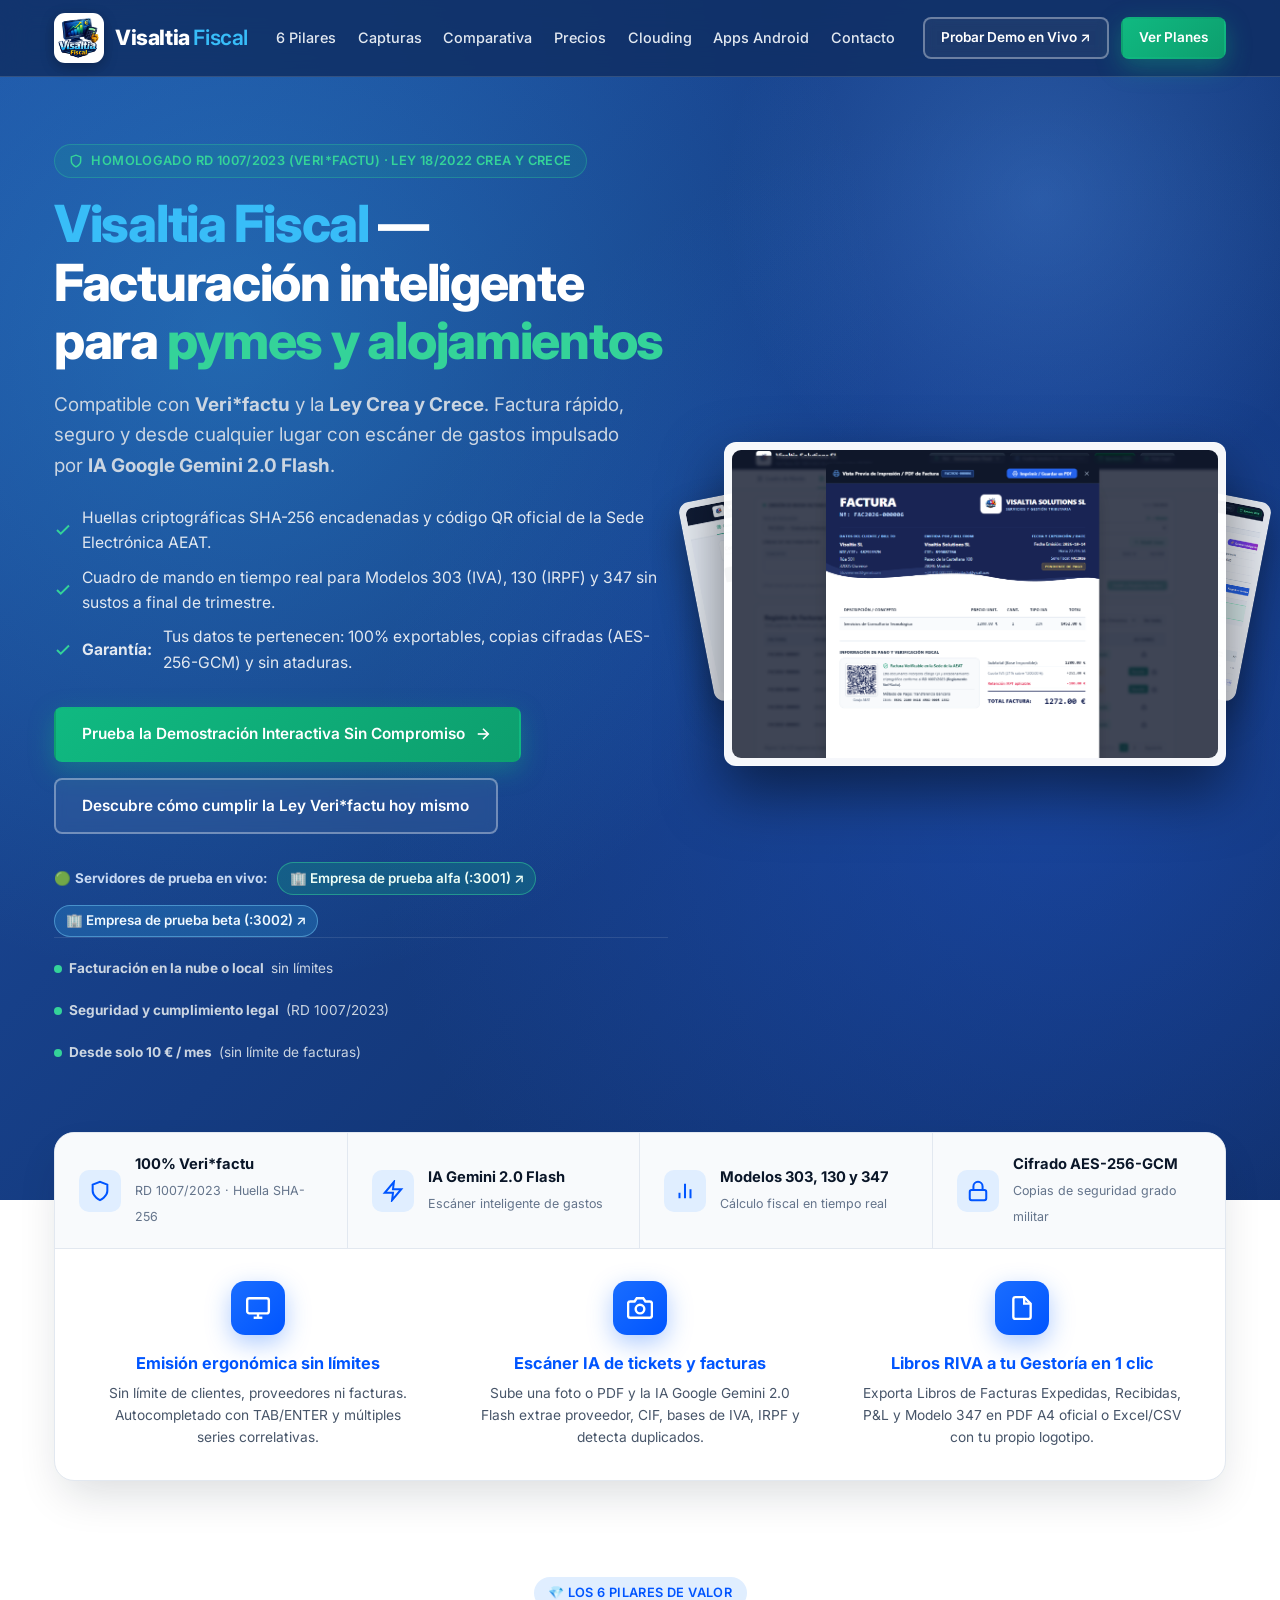
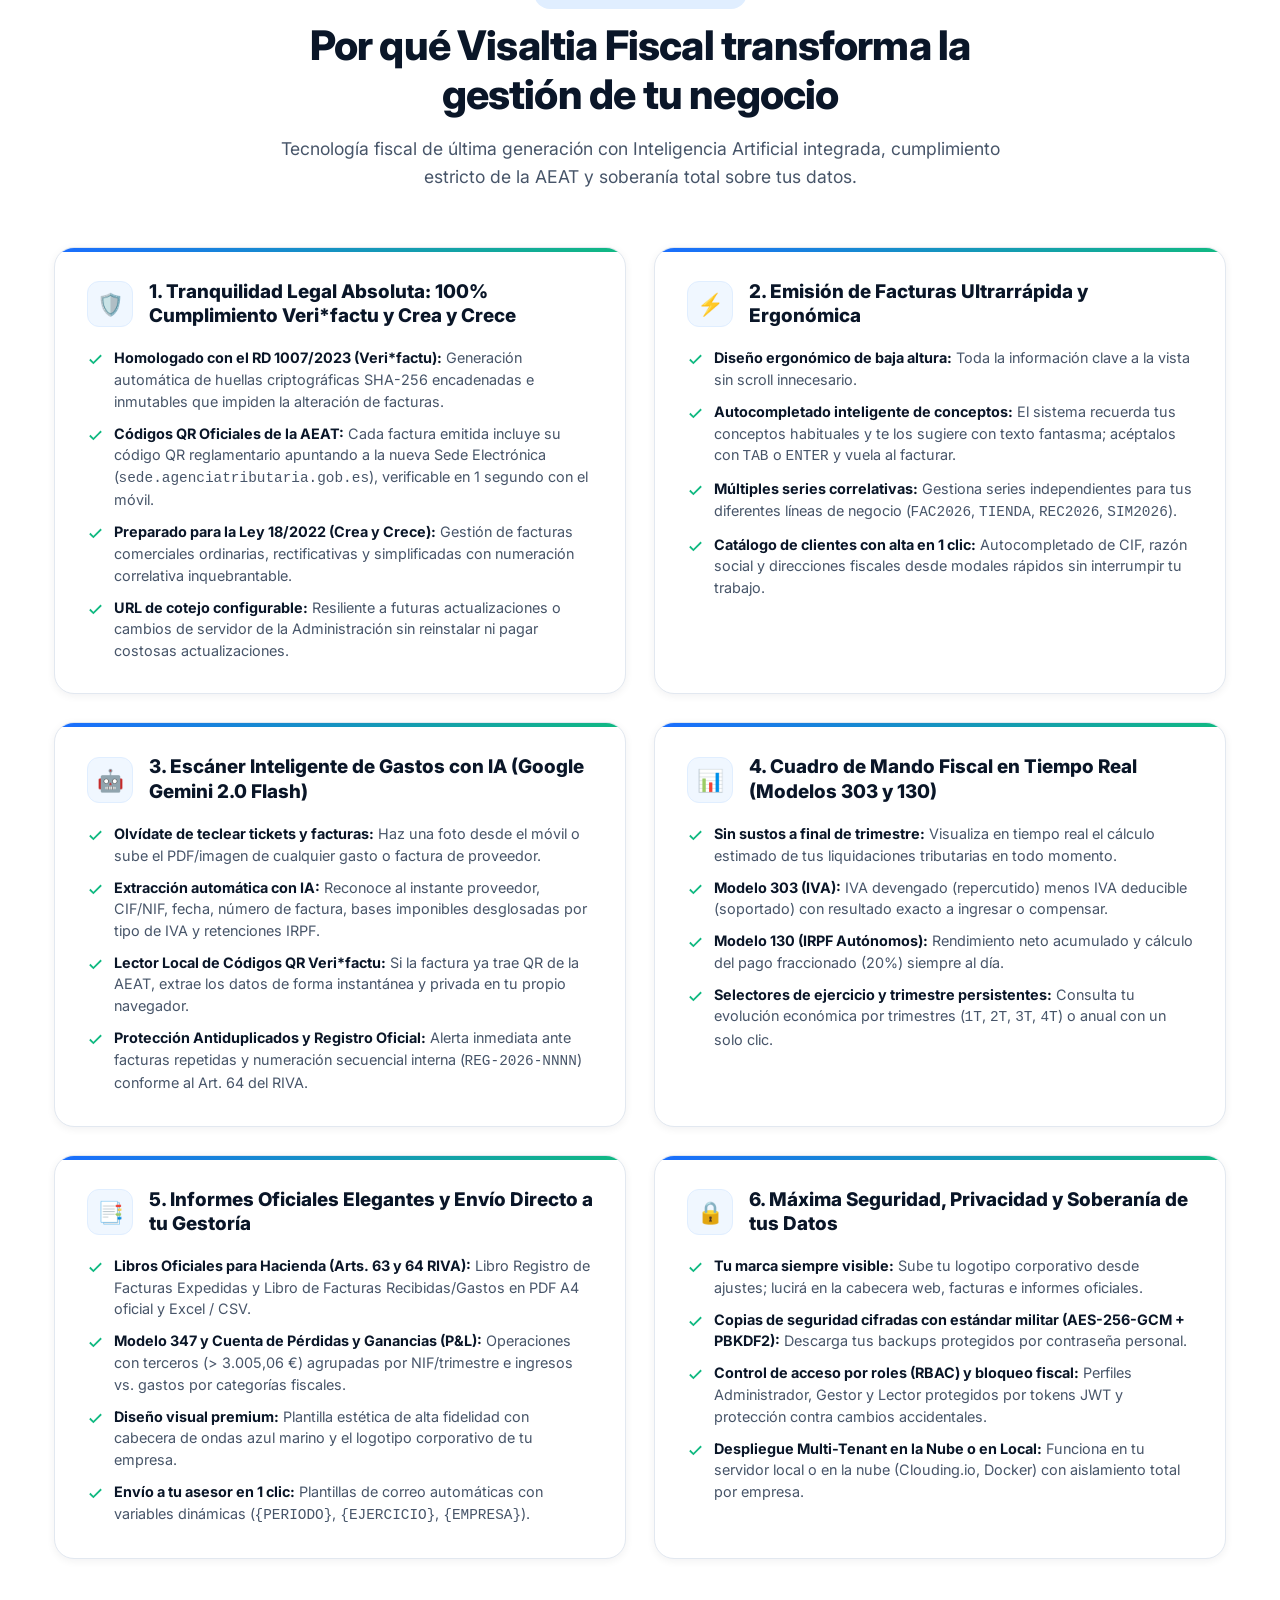
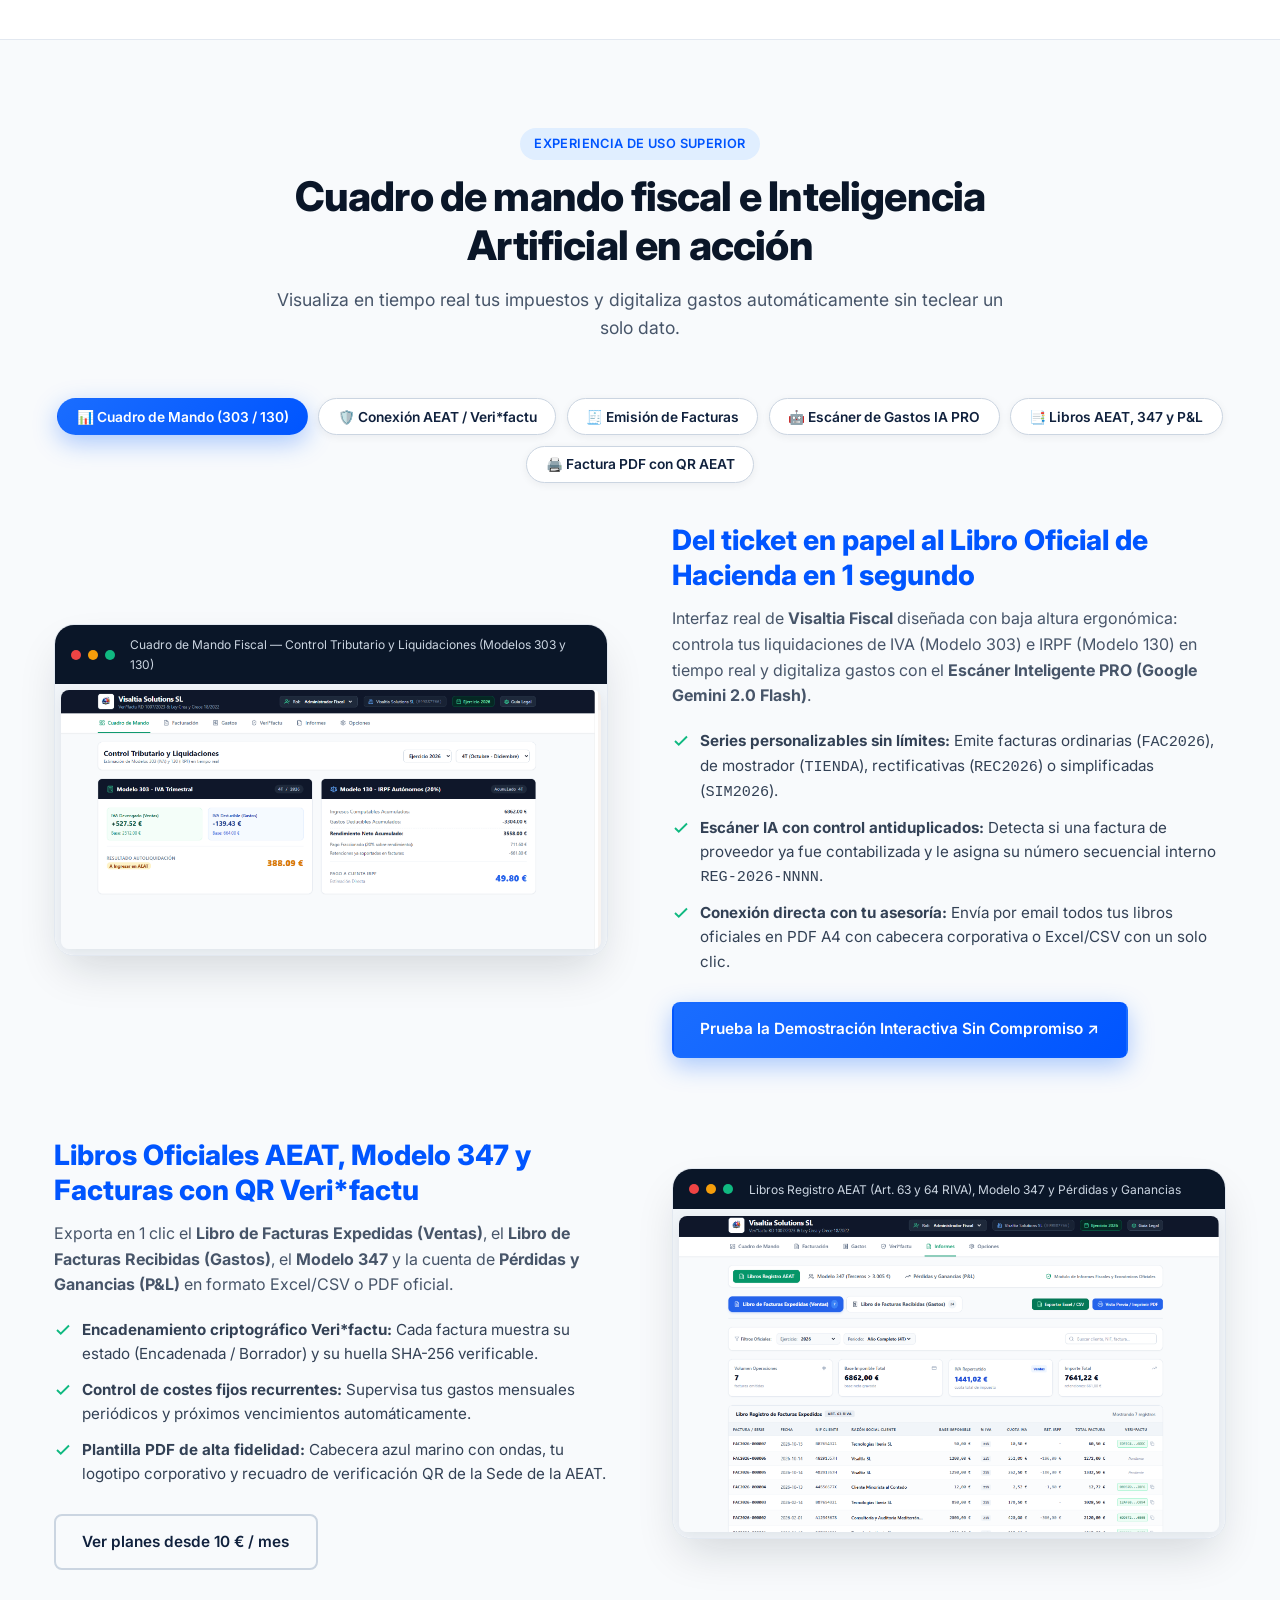
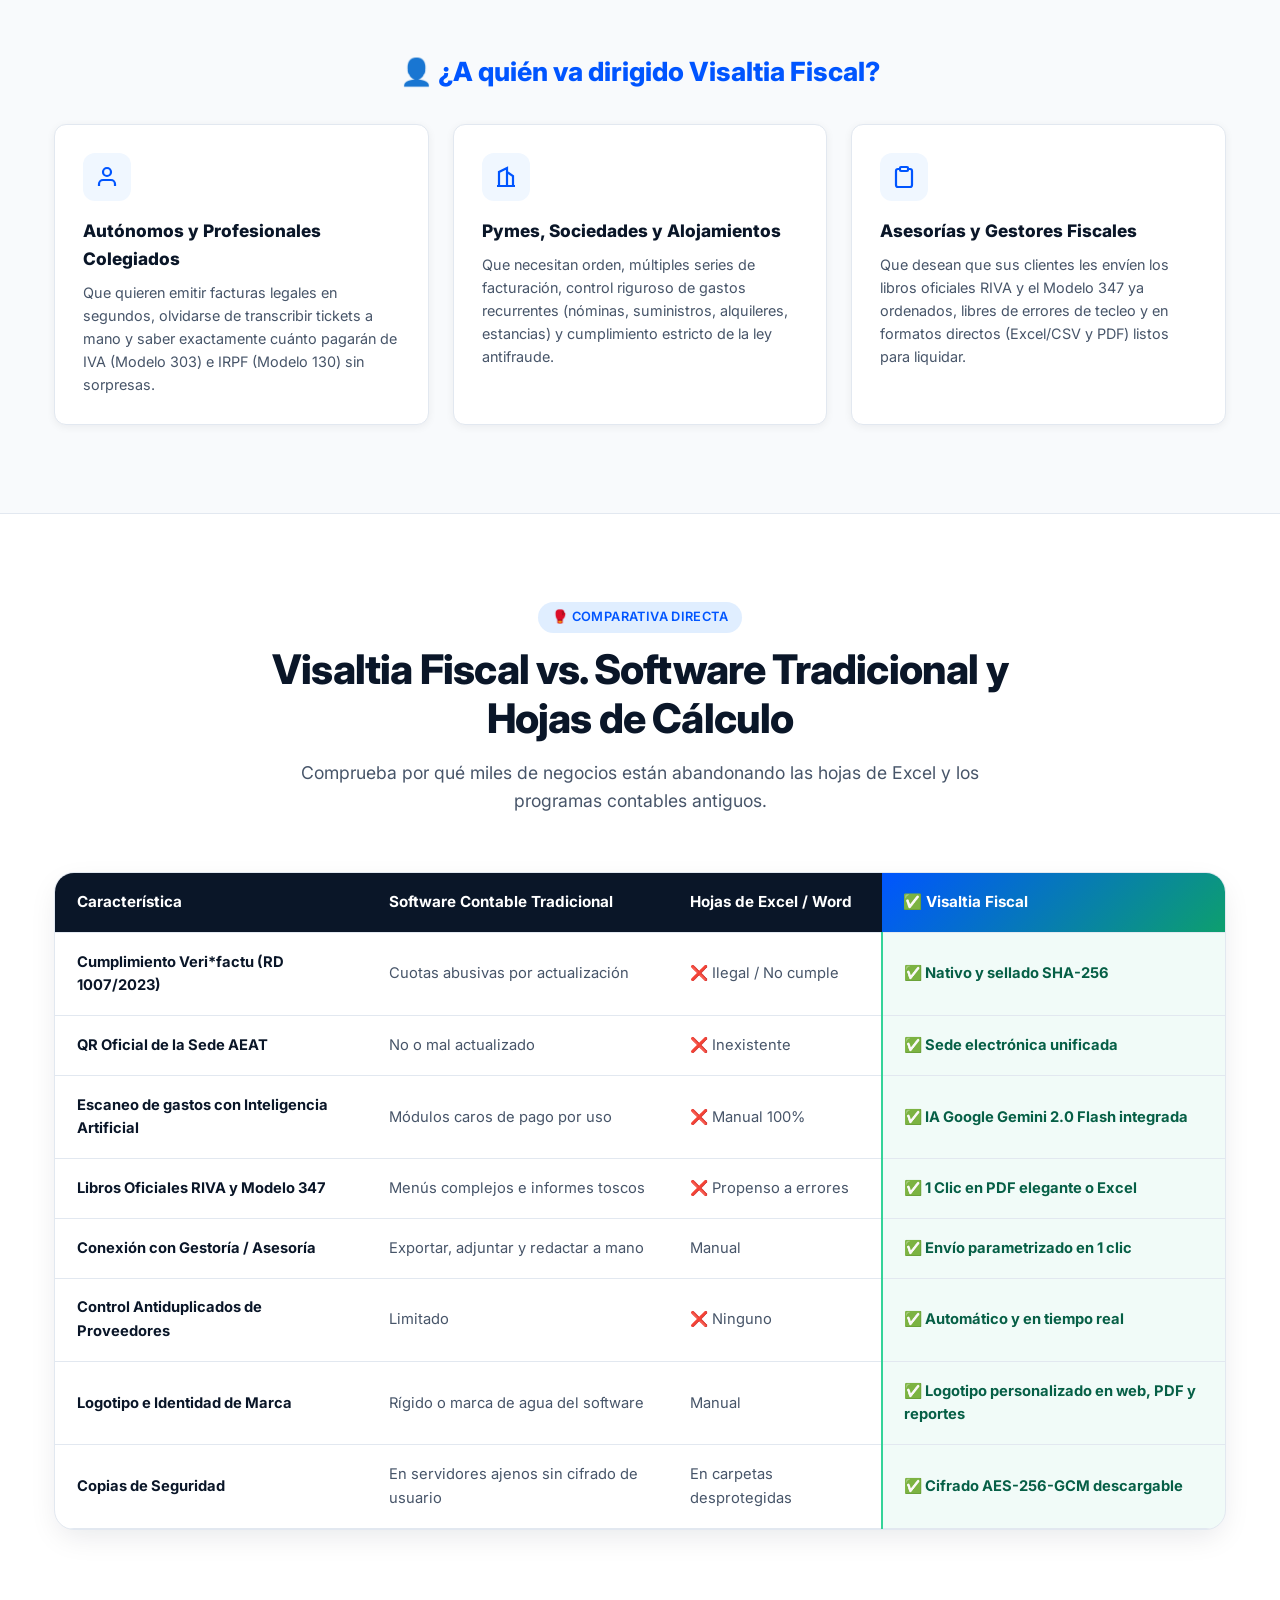
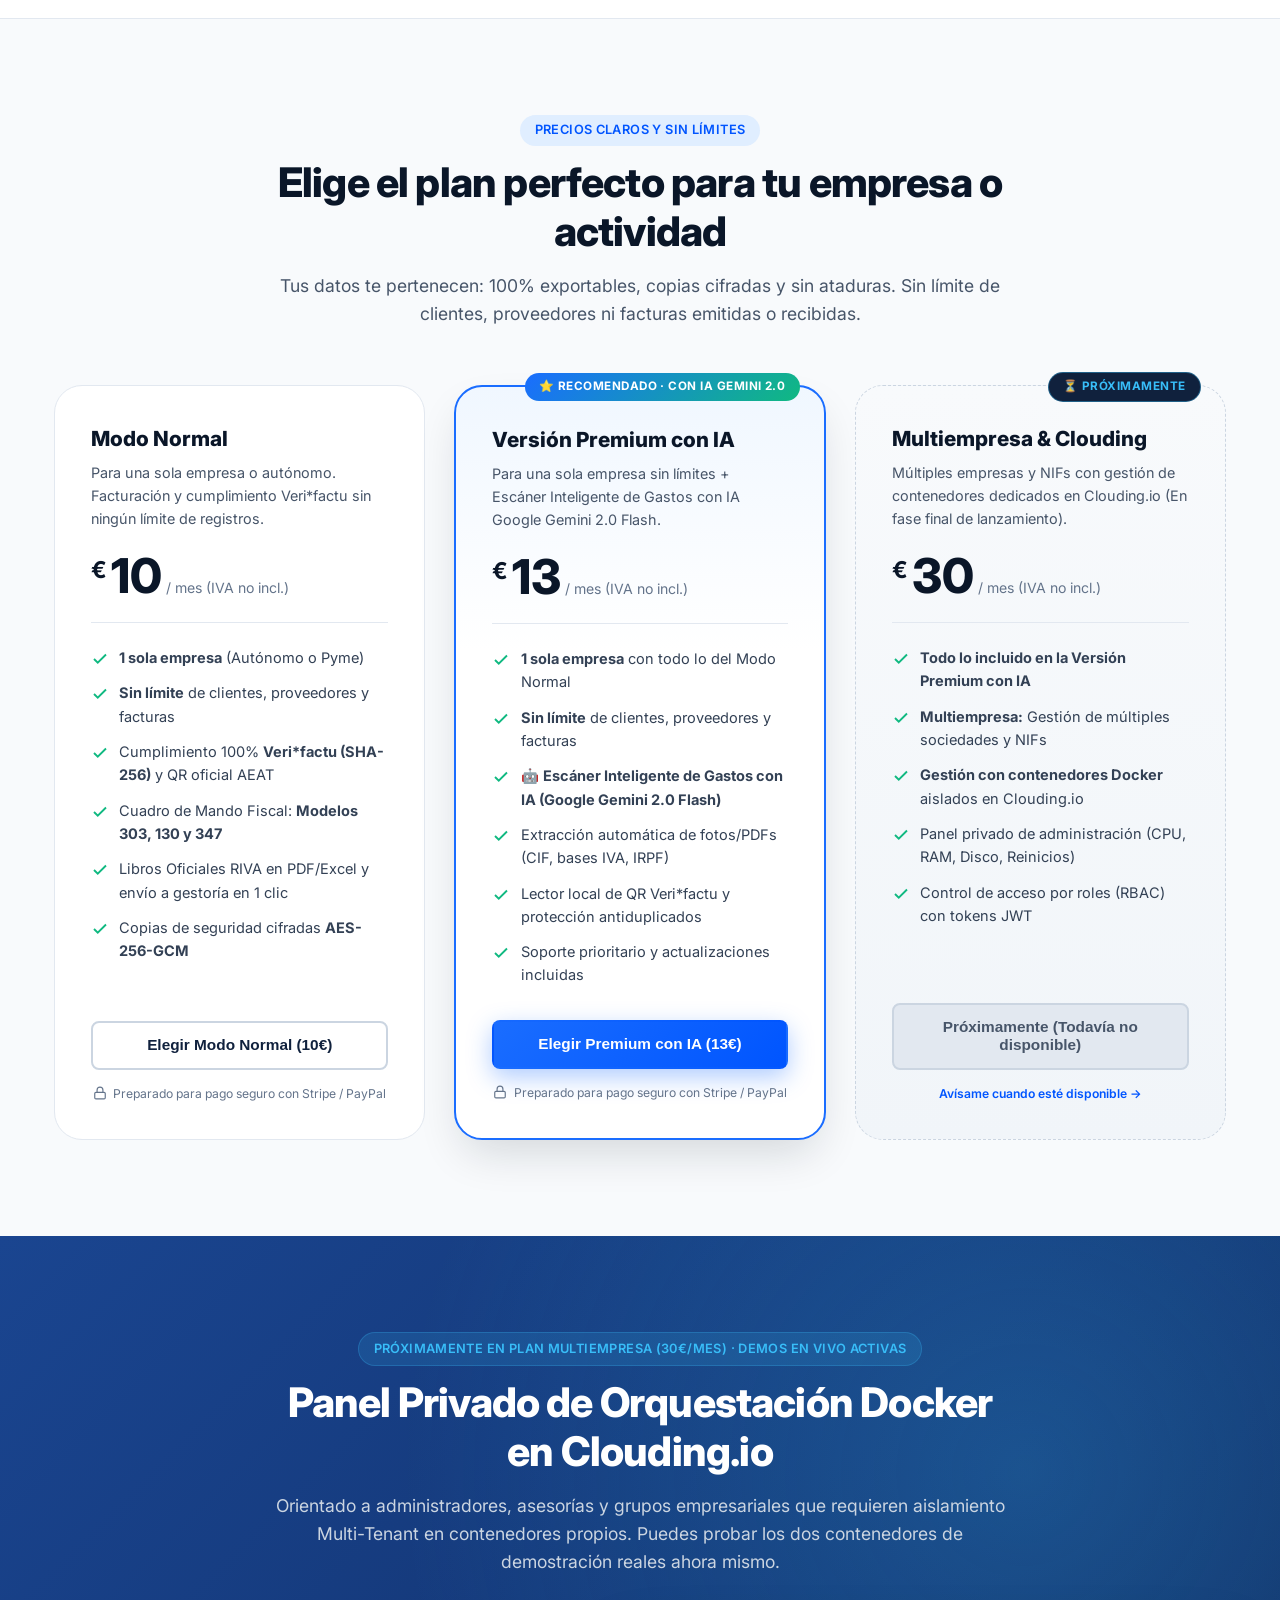
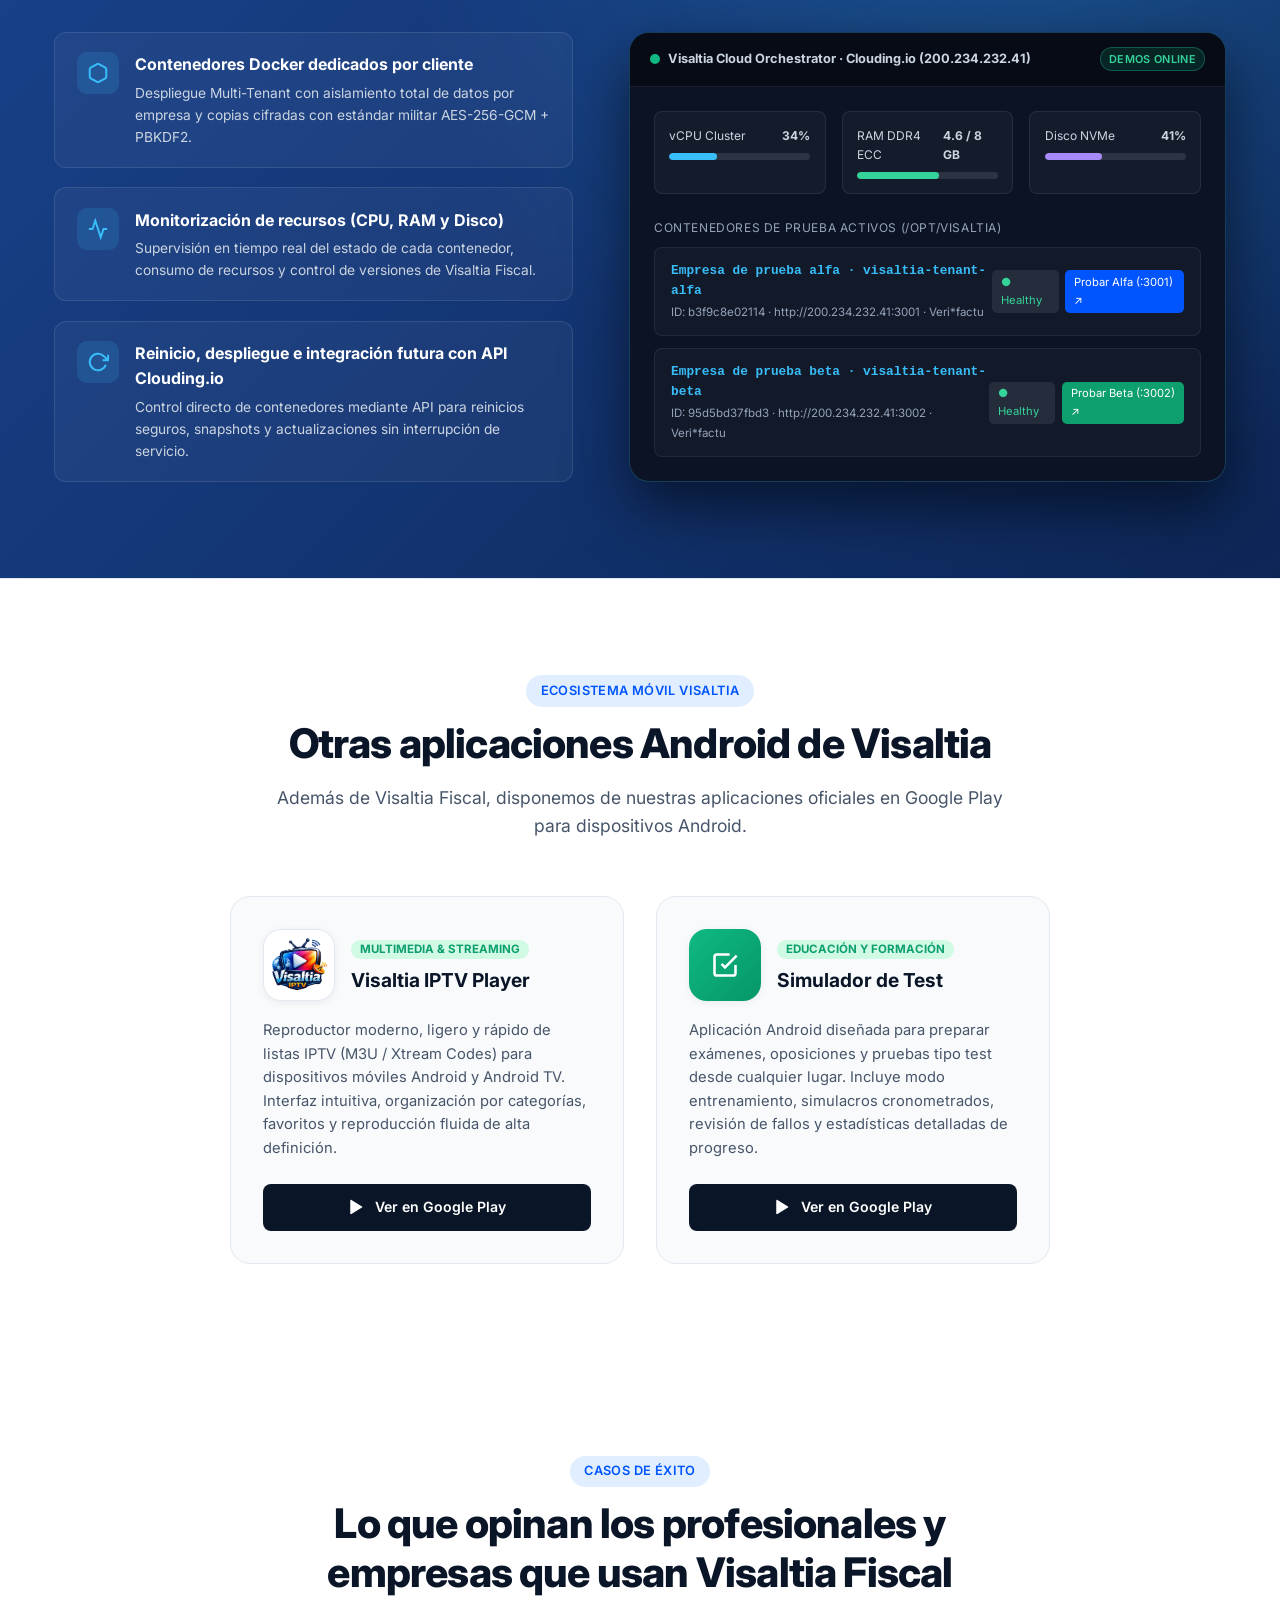
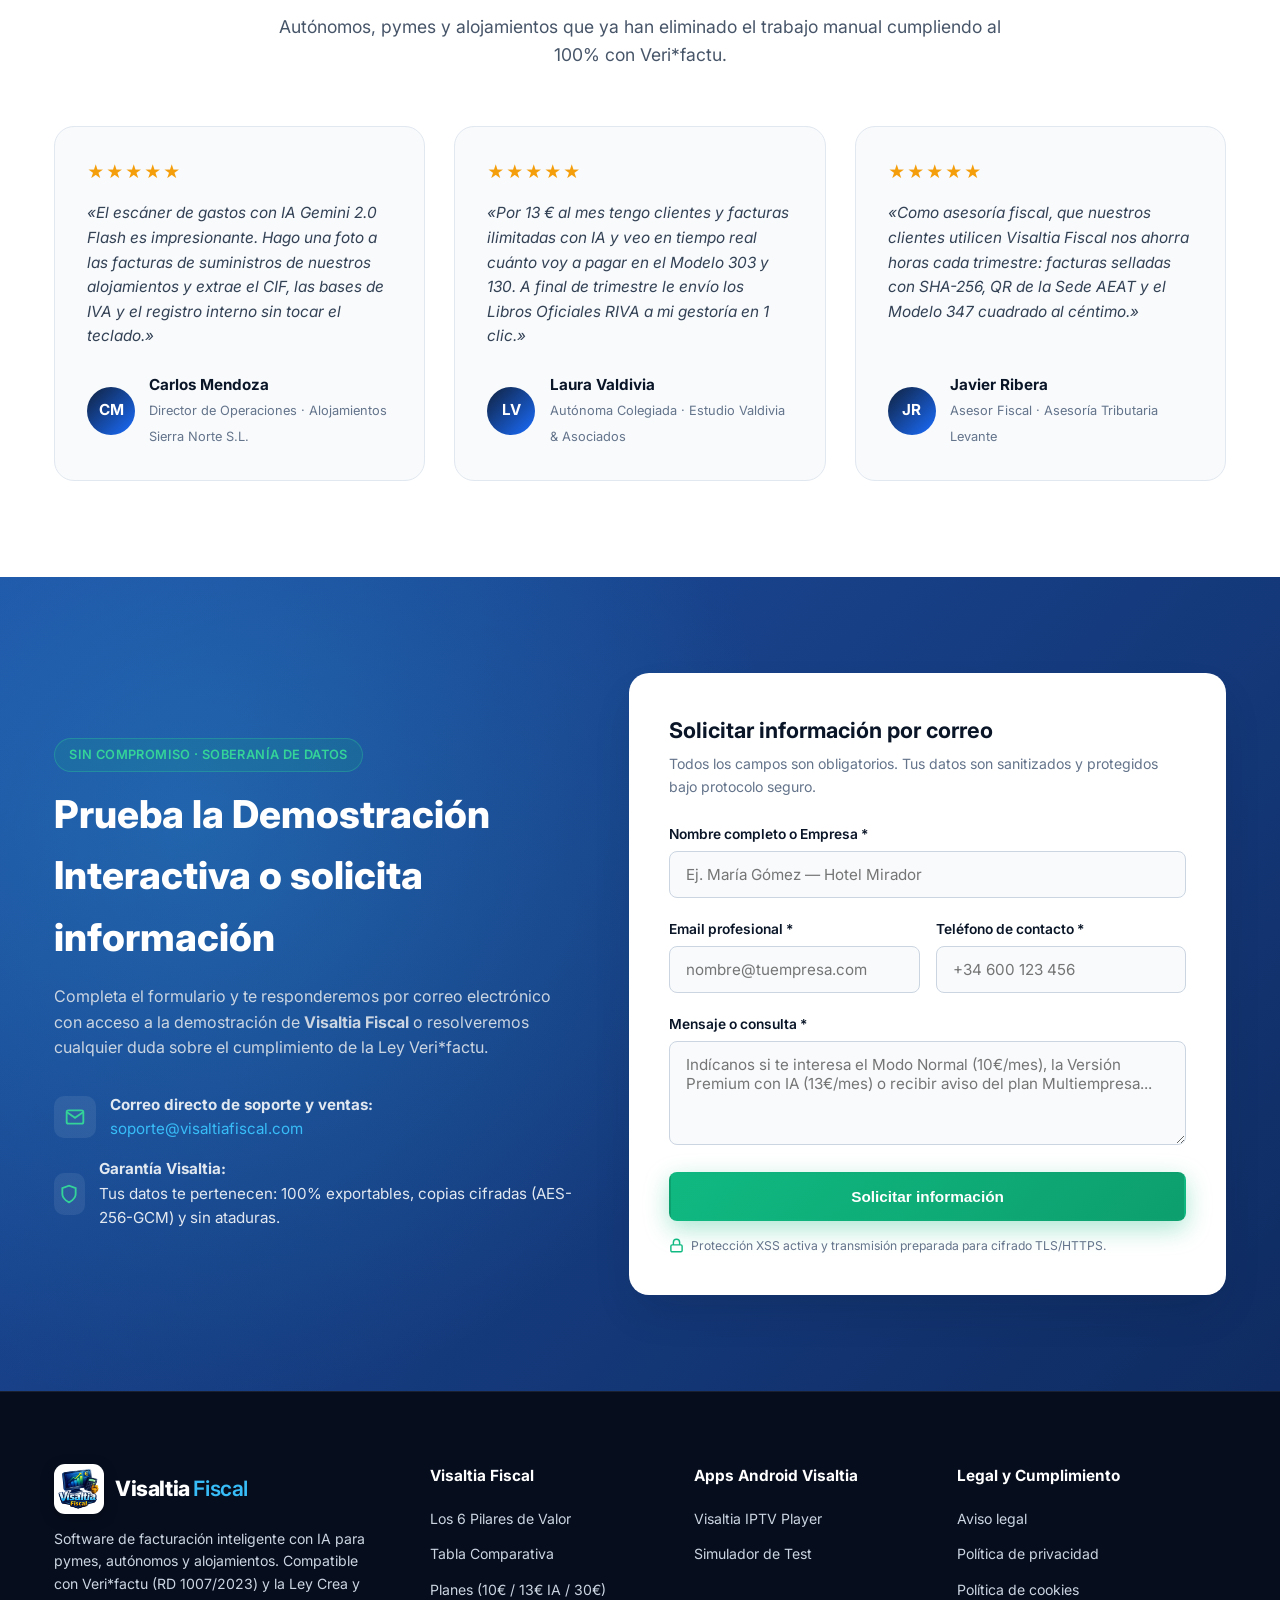
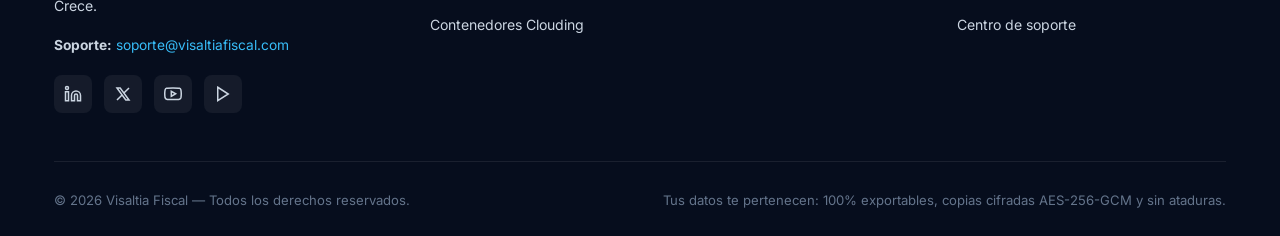
==== index.html @ 4e903507 "Anadir enlaces directos a servidores de prueba en vivo (Empresa de prueba alfa :3001 y beta :3002)" ====
<!DOCTYPE html>
<html lang="es">
<head>
  <meta charset="UTF-8" />
  <meta name="viewport" content="width=device-width, initial-scale=1.0" />
  <!-- Cabeceras de seguridad básicas recomendadas para despliegue bajo HTTPS -->
  <meta http-equiv="X-Content-Type-Options" content="nosniff" />
  <meta name="referrer" content="strict-origin-when-cross-origin" />
  <meta name="description" content="Visaltia Fiscal — Software de facturación inteligente con IA (Google Gemini 2.0 Flash) para pymes, autónomos y alojamientos. 100% compatible con Veri*factu (RD 1007/2023) y Ley Crea y Crece." />
  <title>Visaltia Fiscal — Facturación inteligente para pymes y alojamientos | Compatible con Veri*factu</title>

  <!-- Tipografía profesional Inter (Google Fonts) -->
  <link rel="preconnect" href="https://fonts.googleapis.com" />
  <link rel="preconnect" href="https://fonts.gstatic.com" crossorigin />
  <link href="https://fonts.googleapis.com/css2?family=Inter:wght@400;500;600;700;800&display=swap" rel="stylesheet" />

  <!-- Favicon y Hoja de estilos principal -->
  <link rel="icon" type="image/png" href="img/visaltia-fiscal-logo.png" />
  <link rel="stylesheet" href="css/styles.css" />
</head>
<body>

  <!-- ====================================================================
       CABECERA DE NAVEGACIÓN (NAVBAR)
       ==================================================================== -->
  <header class="navbar" id="navbar">
    <div class="container nav-container">
      <a href="#inicio" class="brand-logo" aria-label="Visaltia Fiscal Inicio">
        <div class="brand-icon brand-icon-img">
          <img src="img/visaltia-fiscal-logo.png" alt="Logo oficial de Visaltia Fiscal" />
        </div>
        <div>Visaltia <span class="accent">Fiscal</span></div>
      </a>

      <nav class="nav-links" id="nav-links" aria-label="Navegación principal">
        <a href="#pilares">6 Pilares</a>
        <a href="#caracteristicas">Capturas</a>
        <a href="#comparativa">Comparativa</a>
        <a href="#precios">Precios</a>
        <a href="#panel-clouding">Clouding</a>
        <a href="#apps-android">Apps Android</a>
        <a href="#contacto">Contacto</a>
      </nav>

      <div class="nav-actions">
        <a href="http://200.234.232.41:3001" target="_blank" rel="noopener noreferrer" class="btn btn-outline-light btn-sm">Probar Demo en Vivo ↗</a>
        <a href="#precios" class="btn btn-fiscal btn-sm">Ver Planes</a>
        <button class="mobile-toggle" id="mobile-toggle" aria-label="Abrir menú" aria-expanded="false">
          <svg width="26" height="26" viewBox="0 0 24 24" fill="none" stroke="currentColor" stroke-width="2.2">
            <line x1="3" y1="6" x2="21" y2="6"></line>
            <line x1="3" y1="12" x2="21" y2="12"></line>
            <line x1="3" y1="18" x2="21" y2="18"></line>
          </svg>
        </button>
      </div>
    </div>
  </header>

  <main>
    <!-- ====================================================================
         1. HERO SECTION (PORTADA PRINCIPAL - ESTILO BRISK INVOICING)
         ==================================================================== -->
    <section class="hero" id="inicio">
      <div class="container hero-grid">
        <!-- Columna Izquierda: Mensaje Comercial y CTAs -->
        <div class="hero-content reveal">
          <span class="badge badge-fiscal">
            <svg width="14" height="14" viewBox="0 0 24 24" fill="none" stroke="currentColor" stroke-width="2.5">
              <path d="M12 22s8-4 8-10V5l-8-3-8 3v7c0 6 8 10 8 10z"></path>
            </svg>
            Homologado RD 1007/2023 (Veri*factu) · Ley 18/2022 Crea y Crece
          </span>

          <h1 class="hero-title">
            <span class="highlight-blue">Visaltia Fiscal</span> — Facturación inteligente para <span class="highlight-gold">pymes y alojamientos</span>
          </h1>

          <p class="hero-subtitle">
            Compatible con <strong>Veri*factu</strong> y la <strong>Ley Crea y Crece</strong>. Factura rápido, seguro y desde cualquier lugar con escáner de gastos impulsado por <strong>IA Google Gemini 2.0 Flash</strong>.
          </p>

          <ul class="hero-Checklist">
            <li>
              <svg width="18" height="18" viewBox="0 0 24 24" fill="none" stroke="currentColor" stroke-width="2.5"><polyline points="20 6 9 17 4 12"></polyline></svg>
              Huellas criptográficas SHA-256 encadenadas y código QR oficial de la Sede Electrónica AEAT.
            </li>
            <li>
              <svg width="18" height="18" viewBox="0 0 24 24" fill="none" stroke="currentColor" stroke-width="2.5"><polyline points="20 6 9 17 4 12"></polyline></svg>
              Cuadro de mando en tiempo real para Modelos 303 (IVA), 130 (IRPF) y 347 sin sustos a final de trimestre.
            </li>
            <li>
              <svg width="18" height="18" viewBox="0 0 24 24" fill="none" stroke="currentColor" stroke-width="2.5"><polyline points="20 6 9 17 4 12"></polyline></svg>
              <strong>Garantía:</strong> Tus datos te pertenecen: 100% exportables, copias cifradas (AES-256-GCM) y sin ataduras.
            </li>
          </ul>

          <div class="hero-cta-group">
            <a href="http://200.234.232.41:3001" target="_blank" rel="noopener noreferrer" class="btn btn-fiscal">
              Prueba la Demostración Interactiva Sin Compromiso
              <svg width="18" height="18" viewBox="0 0 24 24" fill="none" stroke="currentColor" stroke-width="2.2"><line x1="5" y1="12" x2="19" y2="12"></line><polyline points="12 5 19 12 12 19"></polyline></svg>
            </a>
            <a href="#pilares" class="btn btn-outline-light">
              Descubre cómo cumplir la Ley Veri*factu hoy mismo
            </a>
          </div>

          <div style="margin-top:0.85rem; display:flex; flex-wrap:wrap; align-items:center; gap:0.65rem; font-size:0.84rem; color:#dbeafe;">
            <span style="opacity:0.9;">🟢 <strong>Servidores de prueba en vivo:</strong></span>
            <a href="http://200.234.232.41:3001" target="_blank" rel="noopener noreferrer" style="background:rgba(16,185,129,0.22); border:1px solid rgba(52,211,153,0.5); color:#ecfdf5; padding:0.28rem 0.7rem; border-radius:999px; font-weight:600; text-decoration:none;">
              🏢 Empresa de prueba alfa (:3001) ↗
            </a>
            <a href="http://200.234.232.41:3002" target="_blank" rel="noopener noreferrer" style="background:rgba(56,189,248,0.2); border:1px solid rgba(125,211,252,0.45); color:#f0f9ff; padding:0.28rem 0.7rem; border-radius:999px; font-weight:600; text-decoration:none;">
              🏢 Empresa de prueba beta (:3002) ↗
            </a>
          </div>

          <!-- Texto resaltando los 3 pilares clave -->
          <div class="hero-pillars">
            <div class="hero-pillar-item">
              <span class="dot"></span>
              <strong>Facturación en la nube o local</strong> sin límites
            </div>
            <div class="hero-pillar-item">
              <span class="dot"></span>
              <strong>Seguridad y cumplimiento legal</strong> (RD 1007/2023)
            </div>
            <div class="hero-pillar-item">
              <span class="dot"></span>
              <strong>Desde solo 10 € / mes</strong> (sin límite de facturas)
            </div>
          </div>
        </div>

        <!-- Columna Derecha: Capturas Reales de Visaltia Fiscal en Abanico (Estilo Brisk Invoicing) -->
        <div class="hero-visual reveal">
          <div class="invoice-stack real-screens-stack" aria-label="Capturas reales de Visaltia Fiscal y factura oficial con QR Veri*factu">
            <!-- Captura izquierda en abanico: Cuadro de Mando Modelos 303 y 130 -->
            <div class="fan-card fan-card-left fan-screen" aria-hidden="true">
              <img src="img/captura-cuadro-mando.png" alt="Cuadro de Mando Modelos 303 y 130 en Visaltia Fiscal" />
            </div>

            <!-- Captura derecha en abanico: Escáner Inteligente PRO y Gastos -->
            <div class="fan-card fan-card-right fan-screen" aria-hidden="true">
              <img src="img/captura-gastos-ia.png" alt="Registro de Gastos y Escáner Inteligente PRO en Visaltia Fiscal" />
            </div>

            <!-- Captura Principal Central: Factura Oficial PDF con QR de la Sede AEAT -->
            <div class="main-invoice-card real-main-screen">
              <img
                src="img/captura-factura-pdf.png"
                alt="Vista Previa de Factura Oficial en Visaltia Fiscal con Código QR Veri*factu de la Sede de la AEAT"
                class="hero-main-img"
              />
            </div>
          </div>
        </div>
      </div>
    </section>

    <!-- ====================================================================
         BARRA DE CONFIANZA FLOTANTE (ESTILO BRISK INVOICING)
         ==================================================================== -->
    <div class="container trust-ribbon-wrapper reveal">
      <div class="trust-ribbon">
        <div class="trust-stats">
          <div class="trust-stat-item">
            <div class="trust-stat-icon">
              <svg width="22" height="22" viewBox="0 0 24 24" fill="none" stroke="currentColor" stroke-width="2.2"><path d="M12 22s8-4 8-10V5l-8-3-8 3v7c0 6 8 10 8 10z"/></svg>
            </div>
            <div class="trust-stat-text">
              <strong>100% Veri*factu</strong>
              <span>RD 1007/2023 · Huella SHA-256</span>
            </div>
          </div>
          <div class="trust-stat-item">
            <div class="trust-stat-icon">
              <svg width="22" height="22" viewBox="0 0 24 24" fill="none" stroke="currentColor" stroke-width="2.2"><polygon points="13 2 3 14 12 14 11 22 21 10 12 10 13 2"/></svg>
            </div>
            <div class="trust-stat-text">
              <strong>IA Gemini 2.0 Flash</strong>
              <span>Escáner inteligente de gastos</span>
            </div>
          </div>
          <div class="trust-stat-item">
            <div class="trust-stat-icon">
              <svg width="22" height="22" viewBox="0 0 24 24" fill="none" stroke="currentColor" stroke-width="2.2"><line x1="18" y1="20" x2="18" y2="10"/><line x1="12" y1="20" x2="12" y2="4"/><line x1="6" y1="20" x2="6" y2="14"/></svg>
            </div>
            <div class="trust-stat-text">
              <strong>Modelos 303, 130 y 347</strong>
              <span>Cálculo fiscal en tiempo real</span>
            </div>
          </div>
          <div class="trust-stat-item">
            <div class="trust-stat-icon">
              <svg width="22" height="22" viewBox="0 0 24 24" fill="none" stroke="currentColor" stroke-width="2.2"><rect x="3" y="11" width="18" height="11" rx="2" ry="2"/><path d="M7 11V7a5 5 0 0 1 10 0v4"/></svg>
            </div>
            <div class="trust-stat-text">
              <strong>Cifrado AES-256-GCM</strong>
              <span>Copias de seguridad grado militar</span>
            </div>
          </div>
        </div>

        <div class="trust-highlights">
          <div class="trust-highlight-card">
            <div class="trust-highlight-icon">
              <svg width="26" height="26" viewBox="0 0 24 24" fill="none" stroke="currentColor" stroke-width="2.2"><rect x="2" y="3" width="20" height="14" rx="2"/><line x1="8" y1="21" x2="16" y2="21"/><line x1="12" y1="17" x2="12" y2="21"/></svg>
            </div>
            <h3>Emisión ergonómica sin límites</h3>
            <p>Sin límite de clientes, proveedores ni facturas. Autocompletado con TAB/ENTER y múltiples series correlativas.</p>
          </div>
          <div class="trust-highlight-card">
            <div class="trust-highlight-icon">
              <svg width="26" height="26" viewBox="0 0 24 24" fill="none" stroke="currentColor" stroke-width="2.2"><path d="M23 19a2 2 0 0 1-2 2H3a2 2 0 0 1-2-2V8a2 2 0 0 1 2-2h4l2-3h6l2 3h4a2 2 0 0 1 2 2z"/><circle cx="12" cy="13" r="4"/></svg>
            </div>
            <h3>Escáner IA de tickets y facturas</h3>
            <p>Sube una foto o PDF y la IA Google Gemini 2.0 Flash extrae proveedor, CIF, bases de IVA, IRPF y detecta duplicados.</p>
          </div>
          <div class="trust-highlight-card">
            <div class="trust-highlight-icon">
              <svg width="26" height="26" viewBox="0 0 24 24" fill="none" stroke="currentColor" stroke-width="2.2"><path d="M14 2H6a2 2 0 0 0-2 2v16a2 2 0 0 0 2 2h12a2 2 0 0 0 2-2V8z"/><polyline points="14 2 14 8 20 8"/></svg>
            </div>
            <h3>Libros RIVA a tu Gestoría en 1 clic</h3>
            <p>Exporta Libros de Facturas Expedidas, Recibidas, P&amp;L y Modelo 347 en PDF A4 oficial o Excel/CSV con tu propio logotipo.</p>
          </div>
        </div>
      </div>
    </div>

    <!-- ====================================================================
         2. LOS 6 PILARES DE VALOR DE VISALTIA FISCAL
         ==================================================================== -->
    <section class="benefits-section" id="pilares">
      <div class="container">
        <div class="section-header reveal">
          <span class="badge badge-electric">💎 Los 6 Pilares de Valor</span>
          <h2 class="section-title">Por qué Visaltia Fiscal transforma la gestión de tu negocio</h2>
          <p class="section-subtitle">
            Tecnología fiscal de última generación con Inteligencia Artificial integrada, cumplimiento estricto de la AEAT y soberanía total sobre tus datos.
          </p>
        </div>

        <div class="pillars-grid">
          <!-- Pilar 1 -->
          <article class="pillar-card reveal">
            <div class="pillar-head">
              <div class="pillar-badge-num">🛡️</div>
              <h3>1. Tranquilidad Legal Absoluta: 100% Cumplimiento Veri*factu y Crea y Crece</h3>
            </div>
            <ul class="pillar-list">
              <li>
                <svg width="17" height="17" viewBox="0 0 24 24" fill="none" stroke="currentColor" stroke-width="2.5"><polyline points="20 6 9 17 4 12"/></svg>
                <span><strong>Homologado con el RD 1007/2023 (Veri*factu):</strong> Generación automática de huellas criptográficas SHA-256 encadenadas e inmutables que impiden la alteración de facturas.</span>
              </li>
              <li>
                <svg width="17" height="17" viewBox="0 0 24 24" fill="none" stroke="currentColor" stroke-width="2.5"><polyline points="20 6 9 17 4 12"/></svg>
                <span><strong>Códigos QR Oficiales de la AEAT:</strong> Cada factura emitida incluye su código QR reglamentario apuntando a la nueva Sede Electrónica (<code>sede.agenciatributaria.gob.es</code>), verificable en 1 segundo con el móvil.</span>
              </li>
              <li>
                <svg width="17" height="17" viewBox="0 0 24 24" fill="none" stroke="currentColor" stroke-width="2.5"><polyline points="20 6 9 17 4 12"/></svg>
                <span><strong>Preparado para la Ley 18/2022 (Crea y Crece):</strong> Gestión de facturas comerciales ordinarias, rectificativas y simplificadas con numeración correlativa inquebrantable.</span>
              </li>
              <li>
                <svg width="17" height="17" viewBox="0 0 24 24" fill="none" stroke="currentColor" stroke-width="2.5"><polyline points="20 6 9 17 4 12"/></svg>
                <span><strong>URL de cotejo configurable:</strong> Resiliente a futuras actualizaciones o cambios de servidor de la Administración sin reinstalar ni pagar costosas actualizaciones.</span>
              </li>
            </ul>
          </article>

          <!-- Pilar 2 -->
          <article class="pillar-card reveal">
            <div class="pillar-head">
              <div class="pillar-badge-num">⚡</div>
              <h3>2. Emisión de Facturas Ultrarrápida y Ergonómica</h3>
            </div>
            <ul class="pillar-list">
              <li>
                <svg width="17" height="17" viewBox="0 0 24 24" fill="none" stroke="currentColor" stroke-width="2.5"><polyline points="20 6 9 17 4 12"/></svg>
                <span><strong>Diseño ergonómico de baja altura:</strong> Toda la información clave a la vista sin scroll innecesario.</span>
              </li>
              <li>
                <svg width="17" height="17" viewBox="0 0 24 24" fill="none" stroke="currentColor" stroke-width="2.5"><polyline points="20 6 9 17 4 12"/></svg>
                <span><strong>Autocompletado inteligente de conceptos:</strong> El sistema recuerda tus conceptos habituales y te los sugiere con texto fantasma; acéptalos con <code>TAB</code> o <code>ENTER</code> y vuela al facturar.</span>
              </li>
              <li>
                <svg width="17" height="17" viewBox="0 0 24 24" fill="none" stroke="currentColor" stroke-width="2.5"><polyline points="20 6 9 17 4 12"/></svg>
                <span><strong>Múltiples series correlativas:</strong> Gestiona series independientes para tus diferentes líneas de negocio (<code>FAC2026</code>, <code>TIENDA</code>, <code>REC2026</code>, <code>SIM2026</code>).</span>
              </li>
              <li>
                <svg width="17" height="17" viewBox="0 0 24 24" fill="none" stroke="currentColor" stroke-width="2.5"><polyline points="20 6 9 17 4 12"/></svg>
                <span><strong>Catálogo de clientes con alta en 1 clic:</strong> Autocompletado de CIF, razón social y direcciones fiscales desde modales rápidos sin interrumpir tu trabajo.</span>
              </li>
            </ul>
          </article>

          <!-- Pilar 3 -->
          <article class="pillar-card reveal">
            <div class="pillar-head">
              <div class="pillar-badge-num">🤖</div>
              <h3>3. Escáner Inteligente de Gastos con IA (Google Gemini 2.0 Flash)</h3>
            </div>
            <ul class="pillar-list">
              <li>
                <svg width="17" height="17" viewBox="0 0 24 24" fill="none" stroke="currentColor" stroke-width="2.5"><polyline points="20 6 9 17 4 12"/></svg>
                <span><strong>Olvídate de teclear tickets y facturas:</strong> Haz una foto desde el móvil o sube el PDF/imagen de cualquier gasto o factura de proveedor.</span>
              </li>
              <li>
                <svg width="17" height="17" viewBox="0 0 24 24" fill="none" stroke="currentColor" stroke-width="2.5"><polyline points="20 6 9 17 4 12"/></svg>
                <span><strong>Extracción automática con IA:</strong> Reconoce al instante proveedor, CIF/NIF, fecha, número de factura, bases imponibles desglosadas por tipo de IVA y retenciones IRPF.</span>
              </li>
              <li>
                <svg width="17" height="17" viewBox="0 0 24 24" fill="none" stroke="currentColor" stroke-width="2.5"><polyline points="20 6 9 17 4 12"/></svg>
                <span><strong>Lector Local de Códigos QR Veri*factu:</strong> Si la factura ya trae QR de la AEAT, extrae los datos de forma instantánea y privada en tu propio navegador.</span>
              </li>
              <li>
                <svg width="17" height="17" viewBox="0 0 24 24" fill="none" stroke="currentColor" stroke-width="2.5"><polyline points="20 6 9 17 4 12"/></svg>
                <span><strong>Protección Antiduplicados y Registro Oficial:</strong> Alerta inmediata ante facturas repetidas y numeración secuencial interna (<code>REG-2026-NNNN</code>) conforme al Art. 64 del RIVA.</span>
              </li>
            </ul>
          </article>

          <!-- Pilar 4 -->
          <article class="pillar-card reveal">
            <div class="pillar-head">
              <div class="pillar-badge-num">📊</div>
              <h3>4. Cuadro de Mando Fiscal en Tiempo Real (Modelos 303 y 130)</h3>
            </div>
            <ul class="pillar-list">
              <li>
                <svg width="17" height="17" viewBox="0 0 24 24" fill="none" stroke="currentColor" stroke-width="2.5"><polyline points="20 6 9 17 4 12"/></svg>
                <span><strong>Sin sustos a final de trimestre:</strong> Visualiza en tiempo real el cálculo estimado de tus liquidaciones tributarias en todo momento.</span>
              </li>
              <li>
                <svg width="17" height="17" viewBox="0 0 24 24" fill="none" stroke="currentColor" stroke-width="2.5"><polyline points="20 6 9 17 4 12"/></svg>
                <span><strong>Modelo 303 (IVA):</strong> IVA devengado (repercutido) menos IVA deducible (soportado) con resultado exacto a ingresar o compensar.</span>
              </li>
              <li>
                <svg width="17" height="17" viewBox="0 0 24 24" fill="none" stroke="currentColor" stroke-width="2.5"><polyline points="20 6 9 17 4 12"/></svg>
                <span><strong>Modelo 130 (IRPF Autónomos):</strong> Rendimiento neto acumulado y cálculo del pago fraccionado (20%) siempre al día.</span>
              </li>
              <li>
                <svg width="17" height="17" viewBox="0 0 24 24" fill="none" stroke="currentColor" stroke-width="2.5"><polyline points="20 6 9 17 4 12"/></svg>
                <span><strong>Selectores de ejercicio y trimestre persistentes:</strong> Consulta tu evolución económica por trimestres (<code>1T</code>, <code>2T</code>, <code>3T</code>, <code>4T</code>) o anual con un solo clic.</span>
              </li>
            </ul>
          </article>

          <!-- Pilar 5 -->
          <article class="pillar-card reveal">
            <div class="pillar-head">
              <div class="pillar-badge-num">📑</div>
              <h3>5. Informes Oficiales Elegantes y Envío Directo a tu Gestoría</h3>
            </div>
            <ul class="pillar-list">
              <li>
                <svg width="17" height="17" viewBox="0 0 24 24" fill="none" stroke="currentColor" stroke-width="2.5"><polyline points="20 6 9 17 4 12"/></svg>
                <span><strong>Libros Oficiales para Hacienda (Arts. 63 y 64 RIVA):</strong> Libro Registro de Facturas Expedidas y Libro de Facturas Recibidas/Gastos en PDF A4 oficial y Excel / CSV.</span>
              </li>
              <li>
                <svg width="17" height="17" viewBox="0 0 24 24" fill="none" stroke="currentColor" stroke-width="2.5"><polyline points="20 6 9 17 4 12"/></svg>
                <span><strong>Modelo 347 y Cuenta de Pérdidas y Ganancias (P&amp;L):</strong> Operaciones con terceros (&gt; 3.005,06 €) agrupadas por NIF/trimestre e ingresos vs. gastos por categorías fiscales.</span>
              </li>
              <li>
                <svg width="17" height="17" viewBox="0 0 24 24" fill="none" stroke="currentColor" stroke-width="2.5"><polyline points="20 6 9 17 4 12"/></svg>
                <span><strong>Diseño visual premium:</strong> Plantilla estética de alta fidelidad con cabecera de ondas azul marino y el logotipo corporativo de tu empresa.</span>
              </li>
              <li>
                <svg width="17" height="17" viewBox="0 0 24 24" fill="none" stroke="currentColor" stroke-width="2.5"><polyline points="20 6 9 17 4 12"/></svg>
                <span><strong>Envío a tu asesor en 1 clic:</strong> Plantillas de correo automáticas con variables dinámicas (<code>{PERIODO}</code>, <code>{EJERCICIO}</code>, <code>{EMPRESA}</code>).</span>
              </li>
            </ul>
          </article>

          <!-- Pilar 6 -->
          <article class="pillar-card reveal">
            <div class="pillar-head">
              <div class="pillar-badge-num">🔒</div>
              <h3>6. Máxima Seguridad, Privacidad y Soberanía de tus Datos</h3>
            </div>
            <ul class="pillar-list">
              <li>
                <svg width="17" height="17" viewBox="0 0 24 24" fill="none" stroke="currentColor" stroke-width="2.5"><polyline points="20 6 9 17 4 12"/></svg>
                <span><strong>Tu marca siempre visible:</strong> Sube tu logotipo corporativo desde ajustes; lucirá en la cabecera web, facturas e informes oficiales.</span>
              </li>
              <li>
                <svg width="17" height="17" viewBox="0 0 24 24" fill="none" stroke="currentColor" stroke-width="2.5"><polyline points="20 6 9 17 4 12"/></svg>
                <span><strong>Copias de seguridad cifradas con estándar militar (AES-256-GCM + PBKDF2):</strong> Descarga tus backups protegidos por contraseña personal.</span>
              </li>
              <li>
                <svg width="17" height="17" viewBox="0 0 24 24" fill="none" stroke="currentColor" stroke-width="2.5"><polyline points="20 6 9 17 4 12"/></svg>
                <span><strong>Control de acceso por roles (RBAC) y bloqueo fiscal:</strong> Perfiles Administrador, Gestor y Lector protegidos por tokens JWT y protección contra cambios accidentales.</span>
              </li>
              <li>
                <svg width="17" height="17" viewBox="0 0 24 24" fill="none" stroke="currentColor" stroke-width="2.5"><polyline points="20 6 9 17 4 12"/></svg>
                <span><strong>Despliegue Multi-Tenant en la Nube o en Local:</strong> Funciona en tu servidor local o en la nube (Clouding.io, Docker) con aislamiento total por empresa.</span>
              </li>
            </ul>
          </article>
        </div>
      </div>
    </section>

    <!-- ====================================================================
         3. CARACTERÍSTICAS DETALLADAS Y ¿A QUIÉN VA DIRIGIDO?
         ==================================================================== -->
    <section class="features-section" id="caracteristicas">
      <div class="container">
        <div class="section-header reveal">
          <span class="badge badge-electric">Experiencia de Uso Superior</span>
          <h2 class="section-title">Cuadro de mando fiscal e Inteligencia Artificial en acción</h2>
          <p class="section-subtitle">
            Visualiza en tiempo real tus impuestos y digitaliza gastos automáticamente sin teclear un solo dato.
          </p>
        </div>

        <!-- Galería Interactiva + Bloques Alternos con Capturas Reales de Visaltia Fiscal -->
        <div class="screenshot-tabs reveal" role="tablist" aria-label="Vistas reales de Visaltia Fiscal">
          <button type="button" class="screen-tab active" data-screen="img/captura-cuadro-mando.png" data-caption="Cuadro de Mando Fiscal — Control Tributario y Liquidaciones (Modelos 303 y 130)">
            📊 Cuadro de Mando (303 / 130)
          </button>
          <button type="button" class="screen-tab" data-screen="img/captura-verifactu-aeat.png" data-caption="Conexión con la AEAT — Cadena Inmutable Veri*factu (RD 1007/2023) y Trazabilidad SHA-256">
            🛡️ Conexión AEAT / Veri*factu
          </button>
          <button type="button" class="screen-tab" data-screen="img/captura-facturacion.png" data-caption="Emisión de Nueva Factura Reglamentaria y Registro Veri*factu Encadenado">
            🧾 Emisión de Facturas
          </button>
          <button type="button" class="screen-tab" data-screen="img/captura-gastos-ia.png" data-caption="Registrar Gasto Deducible con Escáner Inteligente PRO (IA) y Libro de Gastos">
            🤖 Escáner de Gastos IA PRO
          </button>
          <button type="button" class="screen-tab" data-screen="img/captura-informes.png" data-caption="Módulo de Informes Oficiales AEAT: Libros Registro, Modelo 347 y P&amp;L">
            📑 Libros AEAT, 347 y P&amp;L
          </button>
          <button type="button" class="screen-tab" data-screen="img/captura-factura-pdf.png" data-caption="Vista Previa de Impresión / PDF de Factura con Código QR Oficial AEAT">
            🖨️ Factura PDF con QR AEAT
          </button>
        </div>

        <!-- Bloque Alterno 1: Visor Principal de Capturas Reales -->
        <div class="feature-row reveal">
          <div class="feature-visual">
            <div class="mockup-window real-screenshot-window">
              <div class="mockup-bar">
                <span class="mockup-dot red"></span>
                <span class="mockup-dot yellow"></span>
                <span class="mockup-dot green"></span>
                <span id="active-screen-caption" style="color:#cbd5e1; font-size:0.75rem; margin-left:8px;">
                  Cuadro de Mando Fiscal — Control Tributario y Liquidaciones (Modelos 303 y 130)
                </span>
              </div>
              <div class="screenshot-frame-body">
                <img
                  id="active-screen-img"
                  src="img/captura-cuadro-mando.png"
                  alt="Captura real de Visaltia Fiscal mostrando el Cuadro de Mando de los Modelos 303 y 130"
                  class="real-app-screenshot"
                />
              </div>
            </div>
          </div>

          <div class="feature-info">
            <h3>Del ticket en papel al Libro Oficial de Hacienda en 1 segundo</h3>
            <p>
              Interfaz real de <strong>Visaltia Fiscal</strong> diseñada con baja altura ergonómica: controla tus liquidaciones de IVA (Modelo 303) e IRPF (Modelo 130) en tiempo real y digitaliza gastos con el <strong>Escáner Inteligente PRO (Google Gemini 2.0 Flash)</strong>.
            </p>
            <ul class="feature-list">
              <li>
                <svg width="18" height="18" viewBox="0 0 24 24" fill="none" stroke="currentColor" stroke-width="2.5"><polyline points="20 6 9 17 4 12"/></svg>
                <span><strong>Series personalizables sin límites:</strong> Emite facturas ordinarias (<code>FAC2026</code>), de mostrador (<code>TIENDA</code>), rectificativas (<code>REC2026</code>) o simplificadas (<code>SIM2026</code>).</span>
              </li>
              <li>
                <svg width="18" height="18" viewBox="0 0 24 24" fill="none" stroke="currentColor" stroke-width="2.5"><polyline points="20 6 9 17 4 12"/></svg>
                <span><strong>Escáner IA con control antiduplicados:</strong> Detecta si una factura de proveedor ya fue contabilizada y le asigna su número secuencial interno <code>REG-2026-NNNN</code>.</span>
              </li>
              <li>
                <svg width="18" height="18" viewBox="0 0 24 24" fill="none" stroke="currentColor" stroke-width="2.5"><polyline points="20 6 9 17 4 12"/></svg>
                <span><strong>Conexión directa con tu asesoría:</strong> Envía por email todos tus libros oficiales en PDF A4 con cabecera corporativa o Excel/CSV con un solo clic.</span>
              </li>
            </ul>
            <a href="http://200.234.232.41:3001" target="_blank" rel="noopener noreferrer" class="btn btn-electric">Prueba la Demostración Interactiva Sin Compromiso ↗</a>
          </div>
        </div>

        <!-- Bloque Alterno 2: Libros Registro Oficiales AEAT y Emisión Reglamentaria -->
        <div class="feature-row reverse reveal">
          <div class="feature-visual">
            <div class="mockup-window real-screenshot-window">
              <div class="mockup-bar">
                <span class="mockup-dot red"></span>
                <span class="mockup-dot yellow"></span>
                <span class="mockup-dot green"></span>
                <span style="color:#cbd5e1; font-size:0.75rem; margin-left:8px;">
                  Libros Registro AEAT (Art. 63 y 64 RIVA), Modelo 347 y Pérdidas y Ganancias
                </span>
              </div>
              <div class="screenshot-frame-body">
                <img
                  src="img/captura-informes.png"
                  alt="Captura real del Módulo de Informes Fiscales y Económicos Oficiales en Visaltia Fiscal"
                  class="real-app-screenshot"
                  loading="lazy"
                />
              </div>
            </div>
          </div>

          <div class="feature-info">
            <h3>Libros Oficiales AEAT, Modelo 347 y Facturas con QR Veri*factu</h3>
            <p>
              Exporta en 1 clic el <strong>Libro de Facturas Expedidas (Ventas)</strong>, el <strong>Libro de Facturas Recibidas (Gastos)</strong>, el <strong>Modelo 347</strong> y la cuenta de <strong>Pérdidas y Ganancias (P&amp;L)</strong> en formato Excel/CSV o PDF oficial.
            </p>
            <ul class="feature-list">
              <li>
                <svg width="18" height="18" viewBox="0 0 24 24" fill="none" stroke="currentColor" stroke-width="2.5"><polyline points="20 6 9 17 4 12"/></svg>
                <span><strong>Encadenamiento criptográfico Veri*factu:</strong> Cada factura muestra su estado (Encadenada / Borrador) y su huella SHA-256 verificable.</span>
              </li>
              <li>
                <svg width="18" height="18" viewBox="0 0 24 24" fill="none" stroke="currentColor" stroke-width="2.5"><polyline points="20 6 9 17 4 12"/></svg>
                <span><strong>Control de costes fijos recurrentes:</strong> Supervisa tus gastos mensuales periódicos y próximos vencimientos automáticamente.</span>
              </li>
              <li>
                <svg width="18" height="18" viewBox="0 0 24 24" fill="none" stroke="currentColor" stroke-width="2.5"><polyline points="20 6 9 17 4 12"/></svg>
                <span><strong>Plantilla PDF de alta fidelidad:</strong> Cabecera azul marino con ondas, tu logotipo corporativo y recuadro de verificación QR de la Sede de la AEAT.</span>
              </li>
            </ul>
            <a href="#precios" class="btn btn-outline-navy">Ver planes desde 10 € / mes</a>
          </div>
        </div>

        <!-- ¿A quién va dirigido Visaltia Fiscal? (3 Perfiles Principales + Círculos) -->
        <div class="audience-strip reveal">
          <h3>👤 ¿A quién va dirigido Visaltia Fiscal?</h3>
          <div class="target-cards-grid">
            <div class="target-card">
              <div class="target-card-icon">
                <svg width="24" height="24" viewBox="0 0 24 24" fill="none" stroke="currentColor" stroke-width="2.2"><path d="M20 21v-2a4 4 0 0 0-4-4H8a4 4 0 0 0-4 4v2"/><circle cx="12" cy="7" r="4"/></svg>
              </div>
              <h4>Autónomos y Profesionales Colegiados</h4>
              <p>Que quieren emitir facturas legales en segundos, olvidarse de transcribir tickets a mano y saber exactamente cuánto pagarán de IVA (Modelo 303) e IRPF (Modelo 130) sin sorpresas.</p>
            </div>

            <div class="target-card">
              <div class="target-card-icon">
                <svg width="24" height="24" viewBox="0 0 24 24" fill="none" stroke="currentColor" stroke-width="2.2"><path d="M3 21h18M5 21V7l8-4v18M19 21V11l-6-4"/></svg>
              </div>
              <h4>Pymes, Sociedades y Alojamientos</h4>
              <p>Que necesitan orden, múltiples series de facturación, control riguroso de gastos recurrentes (nóminas, suministros, alquileres, estancias) y cumplimiento estricto de la ley antifraude.</p>
            </div>

            <div class="target-card">
              <div class="target-card-icon">
                <svg width="24" height="24" viewBox="0 0 24 24" fill="none" stroke="currentColor" stroke-width="2.2"><path d="M16 4h2a2 2 0 0 1 2 2v14a2 2 0 0 1-2 2H6a2 2 0 0 1-2-2V6a2 2 0 0 1 2-2h2"/><rect x="8" y="2" width="8" height="4" rx="1"/></svg>
              </div>
              <h4>Asesorías y Gestores Fiscales</h4>
              <p>Que desean que sus clientes les envíen los libros oficiales RIVA y el Modelo 347 ya ordenados, libres de errores de tecleo y en formatos directos (Excel/CSV y PDF) listos para liquidar.</p>
            </div>
          </div>
        </div>
      </div>
    </section>

    <!-- ====================================================================
         🥊 TABLA COMPARATIVA: VISALTIA FISCAL VS. SOFTWARE TRADICIONAL
         ==================================================================== -->
    <section class="comparison-section" id="comparativa">
      <div class="container">
        <div class="section-header reveal">
          <span class="badge badge-electric">🥊 Comparativa Directa</span>
          <h2 class="section-title">Visaltia Fiscal vs. Software Tradicional y Hojas de Cálculo</h2>
          <p class="section-subtitle">
            Comprueba por qué miles de negocios están abandonando las hojas de Excel y los programas contables antiguos.
          </p>
        </div>

        <div class="comparison-table-wrap reveal">
          <table class="comparison-table">
            <thead>
              <tr>
                <th>Característica</th>
                <th>Software Contable Tradicional</th>
                <th>Hojas de Excel / Word</th>
                <th class="col-visaltia">✅ Visaltia Fiscal</th>
              </tr>
            </thead>
            <tbody>
              <tr>
                <td class="feature-name">Cumplimiento Veri*factu (RD 1007/2023)</td>
                <td class="col-bad">Cuotas abusivas por actualización</td>
                <td class="col-bad">❌ Ilegal / No cumple</td>
                <td class="col-visaltia">✅ Nativo y sellado SHA-256</td>
              </tr>
              <tr>
                <td class="feature-name">QR Oficial de la Sede AEAT</td>
                <td class="col-bad">No o mal actualizado</td>
                <td class="col-bad">❌ Inexistente</td>
                <td class="col-visaltia">✅ Sede electrónica unificada</td>
              </tr>
              <tr>
                <td class="feature-name">Escaneo de gastos con Inteligencia Artificial</td>
                <td class="col-bad">Módulos caros de pago por uso</td>
                <td class="col-bad">❌ Manual 100%</td>
                <td class="col-visaltia">✅ IA Google Gemini 2.0 Flash integrada</td>
              </tr>
              <tr>
                <td class="feature-name">Libros Oficiales RIVA y Modelo 347</td>
                <td class="col-bad">Menús complejos e informes toscos</td>
                <td class="col-bad">❌ Propenso a errores</td>
                <td class="col-visaltia">✅ 1 Clic en PDF elegante o Excel</td>
              </tr>
              <tr>
                <td class="feature-name">Conexión con Gestoría / Asesoría</td>
                <td class="col-bad">Exportar, adjuntar y redactar a mano</td>
                <td class="col-bad">Manual</td>
                <td class="col-visaltia">✅ Envío parametrizado en 1 clic</td>
              </tr>
              <tr>
                <td class="feature-name">Control Antiduplicados de Proveedores</td>
                <td class="col-bad">Limitado</td>
                <td class="col-bad">❌ Ninguno</td>
                <td class="col-visaltia">✅ Automático y en tiempo real</td>
              </tr>
              <tr>
                <td class="feature-name">Logotipo e Identidad de Marca</td>
                <td class="col-bad">Rígido o marca de agua del software</td>
                <td class="col-bad">Manual</td>
                <td class="col-visaltia">✅ Logotipo personalizado en web, PDF y reportes</td>
              </tr>
              <tr>
                <td class="feature-name">Copias de Seguridad</td>
                <td class="col-bad">En servidores ajenos sin cifrado de usuario</td>
                <td class="col-bad">En carpetas desprotegidas</td>
                <td class="col-visaltia">✅ Cifrado AES-256-GCM descargable</td>
              </tr>
            </tbody>
          </table>
        </div>
      </div>
    </section>

    <!-- ====================================================================
         4. PLANES Y PRECIOS (10€ Normal, 13€ Premium con IA, 30€ Multiempresa Próximamente)
         ==================================================================== -->
    <section class="pricing-section" id="precios">
      <div class="container">
        <div class="section-header reveal">
          <span class="badge badge-electric">Precios Claros y Sin Límites</span>
          <h2 class="section-title">Elige el plan perfecto para tu empresa o actividad</h2>
          <p class="section-subtitle">
            Tus datos te pertenecen: 100% exportables, copias cifradas y sin ataduras. Sin límite de clientes, proveedores ni facturas emitidas o recibidas.
          </p>
        </div>

        <div class="pricing-grid">
          <!-- 1. MODO NORMAL (10€ / mes) -->
          <div class="pricing-card reveal">
            <div>
              <h3 class="plan-name">Modo Normal</h3>
              <p class="plan-desc">Para una sola empresa o autónomo. Facturación y cumplimiento Veri*factu sin ningún límite de registros.</p>

              <div class="plan-price">
                <span class="currency">€</span>
                <span class="amount" id="price-normal">10</span>
                <span class="period">/ mes (IVA no incl.)</span>
              </div>

              <ul class="plan-features">
                <li>
                  <svg width="18" height="18" viewBox="0 0 24 24" fill="none" stroke="currentColor" stroke-width="2.5"><polyline points="20 6 9 17 4 12"/></svg>
                  <span><strong>1 sola empresa</strong> (Autónomo o Pyme)</span>
                </li>
                <li>
                  <svg width="18" height="18" viewBox="0 0 24 24" fill="none" stroke="currentColor" stroke-width="2.5"><polyline points="20 6 9 17 4 12"/></svg>
                  <span><strong>Sin límite</strong> de clientes, proveedores y facturas</span>
                </li>
                <li>
                  <svg width="18" height="18" viewBox="0 0 24 24" fill="none" stroke="currentColor" stroke-width="2.5"><polyline points="20 6 9 17 4 12"/></svg>
                  <span>Cumplimiento 100% <strong>Veri*factu (SHA-256)</strong> y QR oficial AEAT</span>
                </li>
                <li>
                  <svg width="18" height="18" viewBox="0 0 24 24" fill="none" stroke="currentColor" stroke-width="2.5"><polyline points="20 6 9 17 4 12"/></svg>
                  <span>Cuadro de Mando Fiscal: <strong>Modelos 303, 130 y 347</strong></span>
                </li>
                <li>
                  <svg width="18" height="18" viewBox="0 0 24 24" fill="none" stroke="currentColor" stroke-width="2.5"><polyline points="20 6 9 17 4 12"/></svg>
                  <span>Libros Oficiales RIVA en PDF/Excel y envío a gestoría en 1 clic</span>
                </li>
                <li>
                  <svg width="18" height="18" viewBox="0 0 24 24" fill="none" stroke="currentColor" stroke-width="2.5"><polyline points="20 6 9 17 4 12"/></svg>
                  <span>Copias de seguridad cifradas <strong>AES-256-GCM</strong></span>
                </li>
              </ul>
            </div>

            <div>
              <button
                type="button"
                class="btn btn-outline-navy"
                style="width:100%;"
                data-checkout-plan="Modo Normal (10€/mes)"
                data-gateway-ready="stripe-paypal"
              >
                Elegir Modo Normal (10€)
              </button>
              <div class="gateway-note">
                <svg width="14" height="14" viewBox="0 0 24 24" fill="none" stroke="currentColor" stroke-width="2"><rect x="3" y="11" width="18" height="11" rx="2" ry="2"/><path d="M7 11V7a5 5 0 0 1 10 0v4"/></svg>
                Preparado para pago seguro con Stripe / PayPal
              </div>
            </div>
          </div>

          <!-- 2. VERSIÓN PREMIUM CON IA (13€ / mes) -->
          <div class="pricing-card featured reveal">
            <span class="popular-ribbon">⭐ Recomendado · Con IA Gemini 2.0</span>
            <div>
              <h3 class="plan-name">Versión Premium con IA</h3>
              <p class="plan-desc">Para una sola empresa sin límites + Escáner Inteligente de Gastos con IA Google Gemini 2.0 Flash.</p>

              <div class="plan-price">
                <span class="currency">€</span>
                <span class="amount" id="price-premium">13</span>
                <span class="period">/ mes (IVA no incl.)</span>
              </div>

              <ul class="plan-features">
                <li>
                  <svg width="18" height="18" viewBox="0 0 24 24" fill="none" stroke="currentColor" stroke-width="2.5"><polyline points="20 6 9 17 4 12"/></svg>
                  <span><strong>1 sola empresa</strong> con todo lo del Modo Normal</span>
                </li>
                <li>
                  <svg width="18" height="18" viewBox="0 0 24 24" fill="none" stroke="currentColor" stroke-width="2.5"><polyline points="20 6 9 17 4 12"/></svg>
                  <span><strong>Sin límite</strong> de clientes, proveedores y facturas</span>
                </li>
                <li>
                  <svg width="18" height="18" viewBox="0 0 24 24" fill="none" stroke="currentColor" stroke-width="2.5"><polyline points="20 6 9 17 4 12"/></svg>
                  <span>🤖 <strong>Escáner Inteligente de Gastos con IA (Google Gemini 2.0 Flash)</strong></span>
                </li>
                <li>
                  <svg width="18" height="18" viewBox="0 0 24 24" fill="none" stroke="currentColor" stroke-width="2.5"><polyline points="20 6 9 17 4 12"/></svg>
                  <span>Extracción automática de fotos/PDFs (CIF, bases IVA, IRPF)</span>
                </li>
                <li>
                  <svg width="18" height="18" viewBox="0 0 24 24" fill="none" stroke="currentColor" stroke-width="2.5"><polyline points="20 6 9 17 4 12"/></svg>
                  <span>Lector local de QR Veri*factu y protección antiduplicados</span>
                </li>
                <li>
                  <svg width="18" height="18" viewBox="0 0 24 24" fill="none" stroke="currentColor" stroke-width="2.5"><polyline points="20 6 9 17 4 12"/></svg>
                  <span>Soporte prioritario y actualizaciones incluidas</span>
                </li>
              </ul>
            </div>

            <div>
              <button
                type="button"
                class="btn btn-electric"
                style="width:100%;"
                data-checkout-plan="Versión Premium con IA (13€/mes)"
                data-gateway-ready="stripe-paypal"
              >
                Elegir Premium con IA (13€)
              </button>
              <div class="gateway-note">
                <svg width="14" height="14" viewBox="0 0 24 24" fill="none" stroke="currentColor" stroke-width="2"><rect x="3" y="11" width="18" height="11" rx="2" ry="2"/><path d="M7 11V7a5 5 0 0 1 10 0v4"/></svg>
                Preparado para pago seguro con Stripe / PayPal
              </div>
            </div>
          </div>

          <!-- 3. MULTIEMPRESA CON GESTIÓN DE CONTENEDORES (30€ / mes - PRÓXIMAMENTE) -->
          <div class="pricing-card coming-soon reveal">
            <span class="soon-ribbon">⏳ Próximamente</span>
            <div>
              <h3 class="plan-name">Multiempresa &amp; Clouding</h3>
              <p class="plan-desc">Múltiples empresas y NIFs con gestión de contenedores dedicados en Clouding.io (En fase final de lanzamiento).</p>

              <div class="plan-price">
                <span class="currency">€</span>
                <span class="amount" id="price-multi">30</span>
                <span class="period">/ mes (IVA no incl.)</span>
              </div>

              <ul class="plan-features">
                <li>
                  <svg width="18" height="18" viewBox="0 0 24 24" fill="none" stroke="currentColor" stroke-width="2.5"><polyline points="20 6 9 17 4 12"/></svg>
                  <span><strong>Todo lo incluido en la Versión Premium con IA</strong></span>
                </li>
                <li>
                  <svg width="18" height="18" viewBox="0 0 24 24" fill="none" stroke="currentColor" stroke-width="2.5"><polyline points="20 6 9 17 4 12"/></svg>
                  <span><strong>Multiempresa:</strong> Gestión de múltiples sociedades y NIFs</span>
                </li>
                <li>
                  <svg width="18" height="18" viewBox="0 0 24 24" fill="none" stroke="currentColor" stroke-width="2.5"><polyline points="20 6 9 17 4 12"/></svg>
                  <span><strong>Gestión con contenedores Docker</strong> aislados en Clouding.io</span>
                </li>
                <li>
                  <svg width="18" height="18" viewBox="0 0 24 24" fill="none" stroke="currentColor" stroke-width="2.5"><polyline points="20 6 9 17 4 12"/></svg>
                  <span>Panel privado de administración (CPU, RAM, Disco, Reinicios)</span>
                </li>
                <li>
                  <svg width="18" height="18" viewBox="0 0 24 24" fill="none" stroke="currentColor" stroke-width="2.5"><polyline points="20 6 9 17 4 12"/></svg>
                  <span>Control de acceso por roles (RBAC) con tokens JWT</span>
                </li>
              </ul>
            </div>

            <div>
              <button
                type="button"
                class="btn btn-disabled"
                style="width:100%;"
                disabled
                aria-disabled="true"
              >
                Próximamente (Todavía no disponible)
              </button>
              <div class="gateway-note">
                <a href="#contacto" style="color:var(--electric-600); font-weight:600;">Avísame cuando esté disponible →</a>
              </div>
            </div>
          </div>
        </div>
      </div>
    </section>

    <!-- ====================================================================
         PANEL DE ADMINISTRACIÓN (VERSIÓN FUTURA — DOCKER & CLOUDING.IO)
         ==================================================================== -->
    <section class="admin-panel-section" id="panel-clouding">
      <div class="container">
        <div class="section-header reveal">
          <span class="badge badge-dark">Próximamente en Plan Multiempresa (30€/mes) · Demos en Vivo Activas</span>
          <h2 class="section-title">Panel Privado de Orquestación Docker en Clouding.io</h2>
          <p class="section-subtitle">
            Orientado a administradores, asesorías y grupos empresariales que requieren aislamiento Multi-Tenant en contenedores propios. Puedes probar los dos contenedores de demostración reales ahora mismo.
          </p>
        </div>

        <div class="admin-grid">
          <!-- Explicación técnica -->
          <div class="admin-spec-list reveal">
            <div class="admin-spec-item">
              <div class="admin-spec-icon">
                <svg width="22" height="22" viewBox="0 0 24 24" fill="none" stroke="currentColor" stroke-width="2.2"><path d="M21 16V8a2 2 0 0 0-1-1.73l-7-4a2 2 0 0 0-2 0l-7 4A2 2 0 0 0 3 8v8a2 2 0 0 0 1 1.73l7 4a2 2 0 0 0 2 0l7-4A2 2 0 0 0 21 16z"/></svg>
              </div>
              <div>
                <h4>Contenedores Docker dedicados por cliente</h4>
                <p>Despliegue Multi-Tenant con aislamiento total de datos por empresa y copias cifradas con estándar militar AES-256-GCM + PBKDF2.</p>
              </div>
            </div>

            <div class="admin-spec-item">
              <div class="admin-spec-icon">
                <svg width="22" height="22" viewBox="0 0 24 24" fill="none" stroke="currentColor" stroke-width="2.2"><polyline points="22 12 18 12 15 21 9 3 6 12 2 12"/></svg>
              </div>
              <div>
                <h4>Monitorización de recursos (CPU, RAM y Disco)</h4>
                <p>Supervisión en tiempo real del estado de cada contenedor, consumo de recursos y control de versiones de Visaltia Fiscal.</p>
              </div>
            </div>

            <div class="admin-spec-item">
              <div class="admin-spec-icon">
                <svg width="22" height="22" viewBox="0 0 24 24" fill="none" stroke="currentColor" stroke-width="2.2"><polyline points="23 4 23 10 17 10"/><path d="M20.49 15a9 9 0 1 1-2.12-9.36L23 10"/></svg>
              </div>
              <div>
                <h4>Reinicio, despliegue e integración futura con API Clouding.io</h4>
                <p>Control directo de contenedores mediante API para reinicios seguros, snapshots y actualizaciones sin interrupción de servicio.</p>
              </div>
            </div>
          </div>

          <!-- Mockup visual del Panel de Administración con enlaces a los servidores de prueba -->
          <div class="docker-console reveal" aria-label="Panel de contenedores en Clouding.io con acceso directo a demos">
            <div class="docker-header">
              <div style="display:flex; align-items:center; gap:8px;">
                <span class="mockup-dot green"></span>
                <strong>Visaltia Cloud Orchestrator · Clouding.io (200.234.232.41)</strong>
              </div>
              <span class="badge badge-fiscal" style="font-size:0.68rem; padding:0.15rem 0.5rem;">Demos Online</span>
            </div>

            <div class="docker-body">
              <div class="telemetry-bars">
                <div class="telemetry-box">
                  <div class="telemetry-label">
                    <span>vCPU Cluster</span>
                    <strong>34%</strong>
                  </div>
                  <div class="progress-track"><div class="progress-fill fill-cpu"></div></div>
                </div>
                <div class="telemetry-box">
                  <div class="telemetry-label">
                    <span>RAM DDR4 ECC</span>
                    <strong>4.6 / 8 GB</strong>
                  </div>
                  <div class="progress-track"><div class="progress-fill fill-ram"></div></div>
                </div>
                <div class="telemetry-box">
                  <div class="telemetry-label">
                    <span>Disco NVMe</span>
                    <strong>41%</strong>
                  </div>
                  <div class="progress-track"><div class="progress-fill fill-disk"></div></div>
                </div>
              </div>

              <div style="font-size:0.75rem; color:#94a3b8; margin-bottom:0.6rem; text-transform:uppercase; letter-spacing:0.05em;">
                Contenedores de Prueba Activos (/opt/visaltia)
              </div>

              <div class="container-list">
                <div class="container-row">
                  <div>
                    <div class="container-name">Empresa de prueba alfa · visaltia-tenant-alfa</div>
                    <span style="font-size:0.72rem; color:#94a3b8;">ID: b3f9c8e02114 · http://200.234.232.41:3001 · Veri*factu</span>
                  </div>
                  <div class="container-actions">
                    <span class="chip-action" style="color:#34d399;">● Healthy</span>
                    <a href="http://200.234.232.41:3001" target="_blank" rel="noopener noreferrer" class="chip-action" style="background:var(--electric-600); color:#fff; text-decoration:none;">Probar Alfa (:3001) ↗</a>
                  </div>
                </div>

                <div class="container-row">
                  <div>
                    <div class="container-name">Empresa de prueba beta · visaltia-tenant-beta</div>
                    <span style="font-size:0.72rem; color:#94a3b8;">ID: 95d5bd37fbd3 · http://200.234.232.41:3002 · Veri*factu</span>
                  </div>
                  <div class="container-actions">
                    <span class="chip-action" style="color:#34d399;">● Healthy</span>
                    <a href="http://200.234.232.41:3002" target="_blank" rel="noopener noreferrer" class="chip-action" style="background:var(--fiscal-600); color:#fff; text-decoration:none;">Probar Beta (:3002) ↗</a>
                  </div>
                </div>
              </div>
            </div>
          </div>
        </div>
      </div>
    </section>

    <!-- ====================================================================
         6. SECCIÓN DE OTRAS APLICACIONES ANDROID DE VISALTIA
         (Visaltia IPTV Player y Simulador de Test)
         ==================================================================== -->
    <section class="android-section" id="apps-android">
      <div class="container">
        <div class="section-header reveal">
          <span class="badge badge-electric">Ecosistema Móvil Visaltia</span>
          <h2 class="section-title">Otras aplicaciones Android de Visaltia</h2>
          <p class="section-subtitle">
            Además de Visaltia Fiscal, disponemos de nuestras aplicaciones oficiales en Google Play para dispositivos Android.
          </p>
        </div>

        <div class="apps-grid">
          <!-- App Android 1: Visaltia IPTV Player -->
          <article class="app-card reveal">
            <div>
              <div class="app-header">
                <div class="app-icon app-icon-img">
                  <img src="img/visaltia-iptv-logo.png" alt="Logo oficial de Visaltia IPTV Player" loading="lazy" />
                </div>
                <div>
                  <span class="app-tag">Multimedia &amp; Streaming</span>
                  <h3>Visaltia IPTV Player</h3>
                </div>
              </div>
              <p>
                Reproductor moderno, ligero y rápido de listas IPTV (M3U / Xtream Codes) para dispositivos móviles Android y Android TV. Interfaz intuitiva, organización por categorías, favoritos y reproducción fluida de alta definición.
              </p>
            </div>
            <a href="https://play.google.com/store" target="_blank" rel="noopener noreferrer" class="btn-playstore">
              <svg width="18" height="18" viewBox="0 0 24 24" fill="currentColor"><path d="M3 20.5v-17c0-.83.94-1.3 1.6-.8l14 8.5c.6.37.6 1.23 0 1.6l-14 8.5c-.66.5-1.6.03-1.6-.8z"/></svg>
              Ver en Google Play
            </a>
          </article>

          <!-- App Android 2: Simulador de Test -->
          <article class="app-card reveal">
            <div>
              <div class="app-header">
                <div class="app-icon icon-test">
                  <svg width="28" height="28" viewBox="0 0 24 24" fill="none" stroke="currentColor" stroke-width="2.2"><path d="M9 11l3 3L22 4"/><path d="M21 12v7a2 2 0 0 1-2 2H5a2 2 0 0 1-2-2V5a2 2 0 0 1 2-2h11"/></svg>
                </div>
                <div>
                  <span class="app-tag">Educación y Formación</span>
                  <h3>Simulador de Test</h3>
                </div>
              </div>
              <p>
                Aplicación Android diseñada para preparar exámenes, oposiciones y pruebas tipo test desde cualquier lugar. Incluye modo entrenamiento, simulacros cronometrados, revisión de fallos y estadísticas detalladas de progreso.
              </p>
            </div>
            <a href="https://play.google.com/store" target="_blank" rel="noopener noreferrer" class="btn-playstore">
              <svg width="18" height="18" viewBox="0 0 24 24" fill="currentColor"><path d="M3 20.5v-17c0-.83.94-1.3 1.6-.8l14 8.5c.6.37.6 1.23 0 1.6l-14 8.5c-.66.5-1.6.03-1.6-.8z"/></svg>
              Ver en Google Play
            </a>
          </article>
        </div>
      </div>
    </section>

    <!-- ====================================================================
         7. TESTIMONIOS DE CLIENTES
         ==================================================================== -->
    <section class="testimonials-section" id="testimonios">
      <div class="container">
        <div class="section-header reveal">
          <span class="badge badge-electric">Casos de Éxito</span>
          <h2 class="section-title">Lo que opinan los profesionales y empresas que usan Visaltia Fiscal</h2>
          <p class="section-subtitle">
            Autónomos, pymes y alojamientos que ya han eliminado el trabajo manual cumpliendo al 100% con Veri*factu.
          </p>
        </div>

        <div class="testimonials-grid">
          <!-- Testimonio 1 -->
          <article class="testimonial-card reveal">
            <div>
              <div class="stars" aria-label="5 de 5 estrellas">★★★★★</div>
              <p class="testimonial-quote">
                «El escáner de gastos con IA Gemini 2.0 Flash es impresionante. Hago una foto a las facturas de suministros de nuestros alojamientos y extrae el CIF, las bases de IVA y el registro interno sin tocar el teclado.»
              </p>
            </div>
            <div class="testimonial-author">
              <div class="author-avatar" aria-hidden="true">CM</div>
              <div class="author-meta">
                <strong>Carlos Mendoza</strong>
                <span>Director de Operaciones · Alojamientos Sierra Norte S.L.</span>
              </div>
            </div>
          </article>

          <!-- Testimonio 2 -->
          <article class="testimonial-card reveal">
            <div>
              <div class="stars" aria-label="5 de 5 estrellas">★★★★★</div>
              <p class="testimonial-quote">
                «Por 13 € al mes tengo clientes y facturas ilimitadas con IA y veo en tiempo real cuánto voy a pagar en el Modelo 303 y 130. A final de trimestre le envío los Libros Oficiales RIVA a mi gestoría en 1 clic.»
              </p>
            </div>
            <div class="testimonial-author">
              <div class="author-avatar" aria-hidden="true">LV</div>
              <div class="author-meta">
                <strong>Laura Valdivia</strong>
                <span>Autónoma Colegiada · Estudio Valdivia &amp; Asociados</span>
              </div>
            </div>
          </article>

          <!-- Testimonio 3 -->
          <article class="testimonial-card reveal">
            <div>
              <div class="stars" aria-label="5 de 5 estrellas">★★★★★</div>
              <p class="testimonial-quote">
                «Como asesoría fiscal, que nuestros clientes utilicen Visaltia Fiscal nos ahorra horas cada trimestre: facturas selladas con SHA-256, QR de la Sede AEAT y el Modelo 347 cuadrado al céntimo.»
              </p>
            </div>
            <div class="testimonial-author">
              <div class="author-avatar" aria-hidden="true">JR</div>
              <div class="author-meta">
                <strong>Javier Ribera</strong>
                <span>Asesor Fiscal · Asesoría Tributaria Levante</span>
              </div>
            </div>
          </article>
        </div>
      </div>
    </section>

    <!-- ====================================================================
         5. FORMULARIO DE CONTACTO (SOLICITAR INFORMACIÓN POR CORREO)
         ==================================================================== -->
    <section class="contact-section" id="contacto">
      <div class="container contact-wrapper">
        <div class="contact-info reveal">
          <span class="badge badge-fiscal">Sin Compromiso · Soberanía de Datos</span>
          <h2>Prueba la Demostración Interactiva o solicita información</h2>
          <p>
            Completa el formulario y te responderemos por correo electrónico con acceso a la demostración de <strong>Visaltia Fiscal</strong> o resolveremos cualquier duda sobre el cumplimiento de la Ley Veri*factu.
          </p>

          <div class="contact-Direct-list">
            <div class="contact-Direct-item">
              <div class="contact-Direct-icon">
                <svg width="20" height="20" viewBox="0 0 24 24" fill="none" stroke="currentColor" stroke-width="2.2"><path d="M4 4h16c1.1 0 2 .9 2 2v12c0 1.1-.9 2-2 2H4c-1.1 0-2-.9-2-2V6c0-1.1.9-2 2-2z"/><polyline points="22,6 12,13 2,6"/></svg>
              </div>
              <div>
                <strong>Correo directo de soporte y ventas:</strong><br />
                <a href="mailto:soporte@visaltiafiscal.com" style="color:#38bdf8;">soporte@visaltiafiscal.com</a>
              </div>
            </div>

            <div class="contact-Direct-item">
              <div class="contact-Direct-icon">
                <svg width="20" height="20" viewBox="0 0 24 24" fill="none" stroke="currentColor" stroke-width="2.2"><path d="M12 22s8-4 8-10V5l-8-3-8 3v7c0 6 8 10 8 10z"/></svg>
              </div>
              <div>
                <strong>Garantía Visaltia:</strong><br />
                <span>Tus datos te pertenecen: 100% exportables, copias cifradas (AES-256-GCM) y sin ataduras.</span>
              </div>
            </div>
          </div>
        </div>

        <!-- Tarjeta del Formulario con Validación y Sanitización -->
        <div class="contact-form-card reveal">
          <h3 style="font-size:1.35rem; color:#0a1628; margin-bottom:0.35rem;">Solicitar información por correo</h3>
          <p style="font-size:0.88rem; color:#64748b; margin-bottom:1.5rem;">
            Todos los campos son obligatorios. Tus datos son sanitizados y protegidos bajo protocolo seguro.
          </p>

          <!--
            NOTA DE ARQUITECTURA BACKEND:
            El atributo action apunta de forma genérica al endpoint HTTPS donde se conectará
            el microservicio de envío de correo en el servidor (ej. Clouding.io).
          -->
          <form id="contact-form" action="https://api.visaltiafiscal.com/v1/contacto" method="POST" novalidate>
            <!-- Campo Honeypot invisible contra bots de spam -->
            <div style="display:none;" aria-hidden="true">
              <label for="contact-website">No rellenar este campo</label>
              <input type="text" id="contact-website" name="website" tabindex="-1" autocomplete="off" />
            </div>

            <div class="form-group">
              <label class="form-label" for="contact-name">Nombre completo o Empresa *</label>
              <input
                type="text"
                id="contact-name"
                name="nombre"
                class="form-control"
                placeholder="Ej. María Gómez — Hotel Mirador"
                maxlength="100"
                required
                autocomplete="name"
              />
              <span class="field-error" id="err-name">Introduce un nombre válido (mínimo 2 caracteres, sin código HTML).</span>
            </div>

            <div class="form-row-2">
              <div class="form-group">
                <label class="form-label" for="contact-email">Email profesional *</label>
                <input
                  type="email"
                  id="contact-email"
                  name="email"
                  class="form-control"
                  placeholder="nombre@tuempresa.com"
                  maxlength="150"
                  required
                  autocomplete="email"
                />
                <span class="field-error" id="err-email">Introduce una dirección de correo electrónico válida.</span>
              </div>

              <div class="form-group">
                <label class="form-label" for="contact-phone">Teléfono de contacto *</label>
                <input
                  type="tel"
                  id="contact-phone"
                  name="telefono"
                  class="form-control"
                  placeholder="+34 600 123 456"
                  maxlength="20"
                  required
                  autocomplete="tel"
                />
                <span class="field-error" id="err-phone">Introduce un teléfono válido (9 a 15 dígitos).</span>
              </div>
            </div>

            <div class="form-group">
              <label class="form-label" for="contact-message">Mensaje o consulta *</label>
              <textarea
                id="contact-message"
                name="mensaje"
                rows="4"
                class="form-control"
                placeholder="Indícanos si te interesa el Modo Normal (10€/mes), la Versión Premium con IA (13€/mes) o recibir aviso del plan Multiempresa..."
                maxlength="1200"
                required
              ></textarea>
              <span class="field-error" id="err-message">Por favor, escribe un mensaje de al menos 10 caracteres.</span>
            </div>

            <button type="submit" id="submit-btn" class="btn btn-fiscal" style="width:100%;">
              Solicitar información
            </button>

            <div id="form-feedback" class="form-feedback" role="status" aria-live="polite"></div>

            <div class="security-footnote">
              <svg width="15" height="15" viewBox="0 0 24 24" fill="none" stroke="#10b981" stroke-width="2.3"><rect x="3" y="11" width="18" height="11" rx="2" ry="2"/><path d="M7 11V7a5 5 0 0 1 10 0v4"/></svg>
              <span>Protección XSS activa y transmisión preparada para cifrado TLS/HTTPS.</span>
            </div>
          </form>
        </div>
      </div>
    </section>
  </main>

  <!-- ====================================================================
       8. FOOTER CORPORATIVO
       ==================================================================== -->
  <footer class="site-footer">
    <div class="container">
      <div class="footer-grid">
        <div class="footer-col">
          <a href="#inicio" class="brand-logo" style="margin-bottom:0.85rem;">
            <div class="brand-icon brand-icon-img">
              <img src="img/visaltia-fiscal-logo.png" alt="Logo oficial de Visaltia Fiscal" />
            </div>
            <div>Visaltia <span class="accent">Fiscal</span></div>
          </a>
          <p style="font-size:0.88rem; max-width:320px; margin-bottom:1rem;">
            Software de facturación inteligente con IA para pymes, autónomos y alojamientos. Compatible con Veri*factu (RD 1007/2023) y la Ley Crea y Crece.
          </p>
          <p style="font-size:0.86rem;">
            <strong>Soporte:</strong> <a href="mailto:soporte@visaltiafiscal.com" style="color:#38bdf8;">soporte@visaltiafiscal.com</a>
          </p>
          <div class="social-links" aria-label="Redes sociales de Visaltia">
            <a href="#red-linkedin" class="social-btn" aria-label="LinkedIn">
              <svg width="18" height="18" viewBox="0 0 24 24" fill="none" stroke="currentColor" stroke-width="2"><path d="M16 8a6 6 0 0 1 6 6v7h-4v-7a2 2 0 0 0-2-2 2 2 0 0 0-2 2v7h-4v-7a6 6 0 0 1 6-6z"/><rect x="2" y="9" width="4" height="12"/><circle cx="4" cy="4" r="2"/></svg>
            </a>
            <a href="#red-x" class="social-btn" aria-label="X / Twitter">
              <svg width="18" height="18" viewBox="0 0 24 24" fill="none" stroke="currentColor" stroke-width="2"><path d="M4 4l11.733 16h4.267l-11.733 -16z"/><path d="M4 20l6.768 -6.768m2.46 -2.46l6.772 -6.772"/></svg>
            </a>
            <a href="#red-youtube" class="social-btn" aria-label="YouTube">
              <svg width="18" height="18" viewBox="0 0 24 24" fill="none" stroke="currentColor" stroke-width="2"><path d="M22.54 6.42a2.78 2.78 0 0 0-1.94-2C18.88 4 12 4 12 4s-6.88 0-8.6.46a2.78 2.78 0 0 0-1.94 2A29 29 0 0 0 1 11.75a29 29 0 0 0 .46 5.33A2.78 2.78 0 0 0 3.4 19c1.72.46 8.6.46 8.6.46s6.88 0 8.6-.46a2.78 2.78 0 0 0 1.94-2 29 29 0 0 0 .46-5.25 29 29 0 0 0-.46-5.33z"/><polygon points="9.75 15.02 15.5 11.75 9.75 8.48 9.75 15.02"/></svg>
            </a>
            <a href="#apps-android" class="social-btn" aria-label="Google Play Ecosistema">
              <svg width="18" height="18" viewBox="0 0 24 24" fill="none" stroke="currentColor" stroke-width="2"><polygon points="5 3 19 12 5 21 5 3"/></svg>
            </a>
          </div>
        </div>

        <div class="footer-col">
          <h4>Visaltia Fiscal</h4>
          <ul>
            <li><a href="#pilares">Los 6 Pilares de Valor</a></li>
            <li><a href="#comparativa">Tabla Comparativa</a></li>
            <li><a href="#precios">Planes (10€ / 13€ IA / 30€)</a></li>
            <li><a href="#panel-clouding">Contenedores Clouding</a></li>
          </ul>
        </div>

        <div class="footer-col">
          <h4>Apps Android Visaltia</h4>
          <ul>
            <li><a href="#apps-android">Visaltia IPTV Player</a></li>
            <li><a href="#apps-android">Simulador de Test</a></li>
          </ul>
        </div>

        <div class="footer-col">
          <h4>Legal y Cumplimiento</h4>
          <ul>
            <li><a href="#aviso-legal" data-legal="aviso">Aviso legal</a></li>
            <li><a href="#privacidad" data-legal="privacidad">Política de privacidad</a></li>
            <li><a href="#cookies" data-legal="cookies">Política de cookies</a></li>
            <li><a href="#contacto">Centro de soporte</a></li>
          </ul>
        </div>
      </div>

      <div class="footer-bottom">
        <span>&copy; 2026 Visaltia Fiscal — Todos los derechos reservados.</span>
        <span>Tus datos te pertenecen: 100% exportables, copias cifradas AES-256-GCM y sin ataduras.</span>
      </div>
    </div>
  </footer>

  <!-- Modal Reutilizable para avisos de Pasarela de Pago y Textos Legales -->
  <div class="modal-backdrop" id="info-modal" role="dialog" aria-modal="true" aria-labelledby="modal-title">
    <div class="modal-box">
      <button type="button" class="modal-close" id="modal-close" aria-label="Cerrar ventana">✕</button>
      <h3 id="modal-title" style="color:#0a1628; margin-bottom:0.75rem; font-size:1.25rem;">Información</h3>
      <p id="modal-body" style="color:#475569; font-size:0.95rem; margin-bottom:1.5rem;"></p>
      <a href="#contacto" class="btn btn-electric" style="width:100%;" onclick="document.getElementById('info-modal').classList.remove('open')">
        Ir al Formulario de Contacto
      </a>
    </div>
  </div>

  <!-- Script principal -->
  <script src="js/main.js"></script>
</body>
</html>
---- css/styles.css ----
/* ==========================================================================
   VISALTIA FISCAL — Hoja de Estilos Principal
   Diseño inspirado en SaaS de facturación (estilo Brisk Invoicing modernizado)
   Paleta: Azul Oscuro Corporativo, Azul Eléctrico, Blanco, Verde Fiscal
   ========================================================================== */

:root {
  /* Colores Corporativos */
  --navy-950: #060d1d;
  --navy-900: #0a1628;
  --navy-800: #10213d;
  --navy-700: #1b3358;
  --electric-600: #0055ff;
  --electric-500: #1a6dff;
  --electric-400: #38bdf8;
  --electric-100: #e0eeff;
  --electric-50: #f0f7ff;
  
  /* Verde Fiscal (Veri*factu / Éxito / CTA) */
  --fiscal-600: #0d9f6e;
  --fiscal-500: #10b981;
  --fiscal-400: #34d399;
  --fiscal-100: #d1fae5;

  /* Neutros y Texto */
  --white: #ffffff;
  --slate-50: #f8fafc;
  --slate-100: #f1f5f9;
  --slate-200: #e2e8f0;
  --slate-300: #cbd5e1;
  --slate-500: #64748b;
  --slate-600: #475569;
  --slate-700: #334155;
  --slate-800: #1e293b;
  --slate-900: #0f172a;

  /* Estados */
  --danger-500: #ef4444;
  --warning-500: #f59e0b;

  /* Tipografía y Sombras */
  --font-sans: 'Inter', -apple-system, BlinkMacSystemFont, 'Segoe UI', Roboto, sans-serif;
  --shadow-sm: 0 2px 8px rgba(10, 22, 40, 0.06);
  --shadow-md: 0 10px 30px -5px rgba(10, 22, 40, 0.1);
  --shadow-lg: 0 20px 45px -10px rgba(10, 22, 40, 0.16);
  --shadow-glow: 0 8px 25px rgba(26, 109, 255, 0.35);
  --shadow-fiscal: 0 8px 25px rgba(16, 185, 129, 0.35);

  /* Bordes y Transiciones */
  --radius-sm: 8px;
  --radius-md: 12px;
  --radius-lg: 20px;
  --radius-xl: 28px;
  --transition: all 0.28s cubic-bezier(0.16, 1, 0.3, 1);
}

/* Reset y Base */
*, *::before, *::after {
  box-sizing: border-box;
  margin: 0;
  padding: 0;
}

html {
  scroll-behavior: smooth;
  font-size: 16px;
}

body {
  font-family: var(--font-sans);
  color: var(--slate-700);
  background-color: var(--white);
  line-height: 1.6;
  overflow-x: hidden;
  -webkit-font-smoothing: antialiased;
}

a {
  text-decoration: none;
  color: inherit;
  transition: var(--transition);
}

ul {
  list-style: none;
}

img, svg {
  max-width: 100%;
  display: block;
}

.container {
  width: 100%;
  max-width: 1220px;
  margin: 0 auto;
  padding: 0 1.5rem;
}

/* ==========================================================================
   Utilidades y Botones
   ========================================================================== */
.badge {
  display: inline-flex;
  align-items: center;
  gap: 0.5rem;
  padding: 0.35rem 0.9rem;
  border-radius: 999px;
  font-size: 0.8rem;
  font-weight: 600;
  letter-spacing: 0.03em;
  text-transform: uppercase;
}

.badge-fiscal {
  background: rgba(16, 185, 129, 0.15);
  color: var(--fiscal-400);
  border: 1px solid rgba(52, 211, 153, 0.3);
}

.badge-electric {
  background: var(--electric-100);
  color: var(--electric-600);
}

.badge-dark {
  background: rgba(56, 189, 248, 0.14);
  color: var(--electric-400);
  border: 1px solid rgba(56, 189, 248, 0.25);
}

.btn {
  display: inline-flex;
  align-items: center;
  justify-content: center;
  gap: 0.55rem;
  padding: 0.85rem 1.65rem;
  border-radius: var(--radius-sm);
  font-weight: 600;
  font-size: 0.96rem;
  cursor: pointer;
  border: 2px solid transparent;
  transition: var(--transition);
  text-align: center;
}

.btn-fiscal {
  background: linear-gradient(135deg, var(--fiscal-500), var(--fiscal-600));
  color: var(--white);
  box-shadow: var(--shadow-fiscal);
}

.btn-fiscal:hover {
  transform: translateY(-2px);
  box-shadow: 0 12px 28px rgba(16, 185, 129, 0.48);
  filter: brightness(1.05);
}

.btn-electric {
  background: linear-gradient(135deg, var(--electric-500), var(--electric-600));
  color: var(--white);
  box-shadow: var(--shadow-glow);
}

.btn-electric:hover {
  transform: translateY(-2px);
  box-shadow: 0 12px 28px rgba(26, 109, 255, 0.45);
}

.btn-outline-light {
  background: rgba(255, 255, 255, 0.06);
  color: var(--white);
  border-color: rgba(255, 255, 255, 0.35);
  backdrop-filter: blur(6px);
}

.btn-outline-light:hover {
  background: rgba(255, 255, 255, 0.15);
  border-color: var(--white);
  transform: translateY(-2px);
}

.btn-outline-navy {
  background: transparent;
  color: var(--navy-800);
  border-color: var(--slate-300);
}

.btn-outline-navy:hover {
  border-color: var(--electric-500);
  color: var(--electric-600);
  background: var(--electric-50);
}

.section-header {
  text-align: center;
  max-width: 740px;
  margin: 0 auto 3.5rem;
}

.section-title {
  font-size: clamp(1.85rem, 3.2vw, 2.55rem);
  font-weight: 800;
  color: var(--navy-900);
  line-height: 1.2;
  margin-top: 0.75rem;
  margin-bottom: 1rem;
  letter-spacing: -0.02em;
}

.section-subtitle {
  font-size: 1.1rem;
  color: var(--slate-600);
}

/* ==========================================================================
   Navbar / Cabecera
   ========================================================================== */
.navbar {
  position: fixed;
  top: 0;
  left: 0;
  width: 100%;
  z-index: 1000;
  background: rgba(16, 46, 99, 0.85);
  backdrop-filter: blur(14px);
  border-bottom: 1px solid rgba(255, 255, 255, 0.14);
  transition: var(--transition);
}

.navbar.scrolled {
  background: rgba(14, 41, 89, 0.96);
  box-shadow: 0 8px 30px rgba(10, 30, 70, 0.35);
}

.nav-container {
  display: flex;
  align-items: center;
  justify-content: space-between;
  height: 76px;
}

.brand-logo {
  display: flex;
  align-items: center;
  gap: 0.7rem;
  font-weight: 800;
  font-size: 1.32rem;
  color: var(--white);
  letter-spacing: -0.02em;
  white-space: nowrap;
  flex-shrink: 0;
}

.brand-icon {
  width: 50px;
  height: 50px;
  border-radius: 11px;
  background: linear-gradient(135deg, var(--electric-500), var(--fiscal-500));
  display: grid;
  place-items: center;
  color: var(--white);
  box-shadow: 0 4px 14px rgba(26, 109, 255, 0.4);
  flex-shrink: 0;
  overflow: hidden;
}

.brand-icon.brand-icon-img {
  background: var(--white);
  padding: 2px;
  box-shadow: 0 4px 14px rgba(0, 0, 0, 0.28);
}

.brand-icon.brand-icon-img img {
  width: 100%;
  height: 100%;
  object-fit: contain;
  display: block;
}

.brand-logo span.accent {
  color: var(--electric-400);
  font-weight: 600;
}

.nav-links {
  display: flex;
  align-items: center;
  gap: 1.35rem;
}

.nav-links a {
  color: var(--slate-200);
  font-size: 0.9rem;
  font-weight: 500;
  white-space: nowrap;
}

.nav-links a:hover {
  color: var(--white);
}

.nav-actions {
  display: flex;
  align-items: center;
  gap: 0.75rem;
  flex-shrink: 0;
}

.btn-sm {
  padding: 0.52rem 1rem;
  font-size: 0.85rem;
  white-space: nowrap;
}

.mobile-toggle {
  display: none;
  background: none;
  border: none;
  color: var(--white);
  cursor: pointer;
  padding: 0.5rem;
}

/* ==========================================================================
   1. HERO SECTION (Inspirado en Brisk Invoicing - Azul más claro y degradado)
   ========================================================================== */
.hero {
  position: relative;
  background:
    radial-gradient(circle at 18% 28%, rgba(56, 189, 248, 0.28) 0%, transparent 48%),
    radial-gradient(circle at 82% 65%, rgba(37, 99, 235, 0.35) 0%, transparent 52%),
    linear-gradient(135deg, #1e4fa3 0%, #153c82 52%, #0f2c63 100%);
  color: var(--white);
  padding: 9rem 0 8.5rem;
  overflow: hidden;
}

.hero::before {
  content: '';
  position: absolute;
  top: -120px;
  right: -80px;
  width: 640px;
  height: 640px;
  background: radial-gradient(circle, rgba(96, 165, 250, 0.28) 0%, transparent 70%);
  pointer-events: none;
}

.hero-grid {
  display: grid;
  grid-template-columns: 1.1fr 0.9fr;
  gap: 3.5rem;
  align-items: center;
}

.hero-title {
  font-size: clamp(2.2rem, 4vw, 3.35rem);
  font-weight: 800;
  line-height: 1.15;
  margin: 1rem 0 1.25rem;
  letter-spacing: -0.025em;
}

.hero-title .highlight-blue {
  color: var(--electric-400);
}

.hero-title .highlight-gold {
  color: var(--fiscal-400);
}

.hero-subtitle {
  font-size: 1.18rem;
  color: var(--slate-300);
  margin-bottom: 1.5rem;
  max-width: 580px;
}

.hero-Checklist {
  margin-bottom: 2rem;
  display: flex;
  flex-direction: column;
  gap: 0.6rem;
}

.hero-Checklist li {
  display: flex;
  align-items: center;
  gap: 0.65rem;
  font-size: 0.98rem;
  color: var(--slate-200);
}

.hero-Checklist li svg {
  color: var(--fiscal-400);
  flex-shrink: 0;
}

.hero-cta-group {
  display: flex;
  flex-wrap: wrap;
  gap: 1rem;
  margin-bottom: 1.75rem;
}

.hero-pillars {
  display: flex;
  flex-wrap: wrap;
  gap: 1.25rem;
  padding-top: 1.25rem;
  border-top: 1px solid rgba(255, 255, 255, 0.1);
  font-size: 0.85rem;
  color: var(--slate-300);
}

.hero-pillar-item {
  display: flex;
  align-items: center;
  gap: 0.45rem;
}

.hero-pillar-item span.dot {
  width: 8px;
  height: 8px;
  border-radius: 50%;
  background: var(--fiscal-400);
}

/* Mockup de Facturas en Abanico + Dashboard (Estilo Brisk Invoicing) */
.hero-visual {
  position: relative;
  perspective: 1200px;
  min-height: 430px;
  display: flex;
  align-items: center;
  justify-content: center;
}

.invoice-stack {
  position: relative;
  width: 100%;
  max-width: 530px;
}

.fan-card {
  position: absolute;
  top: 25px;
  width: 300px;
  height: 220px;
  background: var(--white);
  border-radius: var(--radius-md);
  padding: 0.35rem;
  box-shadow: 0 18px 40px rgba(0, 0, 0, 0.42);
  color: var(--slate-800);
  font-size: 0.72rem;
  transition: var(--transition);
  user-select: none;
  overflow: hidden;
  border: 1px solid rgba(255, 255, 255, 0.35);
}

.fan-screen img {
  width: 100%;
  height: 100%;
  object-fit: cover;
  object-position: top left;
  border-radius: 8px;
}

.fan-card-left {
  left: -42px;
  transform: rotate(-11deg) scale(0.92);
  opacity: 0.9;
}

.fan-card-right {
  right: -42px;
  transform: rotate(11deg) scale(0.92);
  opacity: 0.9;
}

.invoice-stack:hover .fan-card-left {
  transform: rotate(-15deg) translateX(-14px) scale(0.95);
  opacity: 1;
}

.invoice-stack:hover .fan-card-right {
  transform: rotate(15deg) translateX(14px) scale(0.95);
  opacity: 1;
}

.main-invoice-card {
  position: relative;
  z-index: 3;
  background: var(--white);
  color: var(--slate-800);
  border-radius: var(--radius-md);
  padding: 1.6rem;
  box-shadow: 0 25px 60px rgba(0, 0, 0, 0.5);
  border: 1px solid rgba(255, 255, 255, 0.3);
}

.real-main-screen {
  padding: 0.45rem;
  background: rgba(255, 255, 255, 0.96);
}

.hero-main-img {
  width: 100%;
  height: auto;
  border-radius: 9px;
  display: block;
}

/* Pestañas interactivas de capturas reales en Características */
.screenshot-tabs {
  display: flex;
  flex-wrap: wrap;
  justify-content: center;
  gap: 0.65rem;
  margin-bottom: 2.5rem;
}

.screen-tab {
  border: 1.5px solid var(--slate-300);
  background: var(--white);
  color: var(--navy-800);
  padding: 0.6rem 1.15rem;
  border-radius: 999px;
  font-family: inherit;
  font-size: 0.86rem;
  font-weight: 600;
  cursor: pointer;
  transition: var(--transition);
  box-shadow: var(--shadow-sm);
}

.screen-tab:hover {
  border-color: var(--electric-500);
  color: var(--electric-600);
  transform: translateY(-2px);
}

.screen-tab.active {
  background: linear-gradient(135deg, var(--electric-500), var(--electric-600));
  color: var(--white);
  border-color: transparent;
  box-shadow: var(--shadow-glow);
}

.real-screenshot-window {
  background: var(--navy-900);
  border: 1px solid var(--slate-300);
}

.screenshot-frame-body {
  background: #f1f5f9;
  padding: 0.4rem;
}

.real-app-screenshot {
  width: 100%;
  height: auto;
  border-radius: 8px;
  display: block;
  box-shadow: 0 4px 16px rgba(10, 22, 40, 0.08);
  transition: opacity 0.22s ease;
}

.inv-header {
  display: flex;
  justify-content: space-between;
  align-items: flex-start;
  padding-bottom: 1rem;
  border-bottom: 2px solid var(--slate-100);
  margin-bottom: 1rem;
}

.inv-brand {
  display: flex;
  align-items: center;
  gap: 0.5rem;
  font-weight: 800;
  color: var(--navy-900);
  font-size: 1rem;
}

.inv-badge-verifactu {
  background: var(--fiscal-100);
  color: var(--fiscal-600);
  font-weight: 700;
  font-size: 0.7rem;
  padding: 0.25rem 0.6rem;
  border-radius: 6px;
  display: inline-flex;
  align-items: center;
  gap: 0.3rem;
}

.inv-meta {
  display: flex;
  justify-content: space-between;
  font-size: 0.76rem;
  color: var(--slate-600);
  margin-bottom: 1rem;
}

.inv-table {
  width: 100%;
  border-collapse: collapse;
  font-size: 0.75rem;
  margin-bottom: 1rem;
}

.inv-table th {
  background: var(--slate-100);
  color: var(--slate-700);
  text-align: left;
  padding: 0.45rem 0.6rem;
  font-weight: 600;
}

.inv-table td {
  padding: 0.5rem 0.6rem;
  border-bottom: 1px solid var(--slate-100);
}

.inv-table td.num, .inv-table th.num {
  text-align: right;
}

.inv-footer {
  display: flex;
  align-items: center;
  justify-content: space-between;
  background: var(--slate-50);
  padding: 0.85rem;
  border-radius: var(--radius-sm);
  border: 1px dashed var(--slate-300);
}

.qr-box {
  display: flex;
  align-items: center;
  gap: 0.65rem;
}

.qr-svg {
  width: 52px;
  height: 52px;
  background: var(--white);
  padding: 4px;
  border: 1px solid var(--slate-300);
  border-radius: 6px;
}

.qr-text {
  font-size: 0.68rem;
  line-height: 1.3;
  color: var(--slate-600);
}

.qr-text strong {
  color: var(--navy-900);
  display: block;
}

.inv-total-box {
  text-align: right;
}

.inv-total-box span.lbl {
  font-size: 0.7rem;
  color: var(--slate-500);
  display: block;
}

.inv-total-box strong.amount {
  font-size: 1.25rem;
  color: var(--electric-600);
  font-weight: 800;
}

/* ==========================================================================
   Barra de Confianza Flotante (Estilo Brisk Invoicing debajo del Hero)
   ========================================================================== */
.trust-ribbon-wrapper {
  margin-top: -4.2rem;
  position: relative;
  z-index: 10;
}

.trust-ribbon {
  background: var(--white);
  border-radius: var(--radius-lg);
  box-shadow: var(--shadow-lg);
  border: 1px solid var(--slate-200);
  overflow: hidden;
}

.trust-stats {
  display: grid;
  grid-template-columns: repeat(4, 1fr);
  border-bottom: 1px solid var(--slate-200);
  background: var(--slate-50);
}

.trust-stat-item {
  padding: 1.25rem 1.5rem;
  display: flex;
  align-items: center;
  gap: 0.9rem;
  border-right: 1px solid var(--slate-200);
}

.trust-stat-item:last-child {
  border-right: none;
}

.trust-stat-icon {
  width: 42px;
  height: 42px;
  border-radius: 10px;
  background: var(--electric-100);
  color: var(--electric-600);
  display: grid;
  place-items: center;
  flex-shrink: 0;
}

.trust-stat-text strong {
  display: block;
  font-size: 0.92rem;
  color: var(--navy-900);
}

.trust-stat-text span {
  font-size: 0.78rem;
  color: var(--slate-500);
}

.trust-highlights {
  display: grid;
  grid-template-columns: repeat(3, 1fr);
  padding: 2rem 1.5rem;
  gap: 1.5rem;
  text-align: center;
}

.trust-highlight-card {
  padding: 0 1rem;
}

.trust-highlight-icon {
  width: 54px;
  height: 54px;
  margin: 0 auto 0.9rem;
  border-radius: 14px;
  background: linear-gradient(135deg, var(--electric-500), var(--electric-600));
  color: var(--white);
  display: grid;
  place-items: center;
  box-shadow: var(--shadow-glow);
}

.trust-highlight-card h3 {
  font-size: 1.02rem;
  color: var(--electric-600);
  margin-bottom: 0.4rem;
  font-weight: 700;
}

.trust-highlight-card p {
  font-size: 0.86rem;
  color: var(--slate-600);
}

/* ==========================================================================
   2. BENEFICIOS PRINCIPALES
   ========================================================================== */
.benefits-section {
  padding: 6rem 0 5rem;
}

.benefits-grid {
  display: grid;
  grid-template-columns: repeat(auto-fit, minmax(260px, 1fr));
  gap: 1.5rem;
}

.benefit-card {
  background: var(--white);
  border: 1px solid var(--slate-200);
  border-radius: var(--radius-md);
  padding: 1.85rem;
  transition: var(--transition);
  position: relative;
  overflow: hidden;
}

.benefit-card::after {
  content: '';
  position: absolute;
  top: 0;
  left: 0;
  width: 100%;
  height: 3px;
  background: linear-gradient(90deg, var(--electric-500), var(--fiscal-500));
  opacity: 0;
  transition: var(--transition);
}

.benefit-card:hover {
  transform: translateY(-6px);
  box-shadow: var(--shadow-md);
  border-color: var(--electric-400);
}

.benefit-card:hover::after {
  opacity: 1;
}

.benefit-icon {
  width: 48px;
  height: 48px;
  border-radius: 12px;
  background: var(--electric-50);
  color: var(--electric-600);
  display: grid;
  place-items: center;
  margin-bottom: 1.2rem;
  transition: var(--transition);
}

.benefit-card:hover .benefit-icon {
  background: var(--electric-600);
  color: var(--white);
}

.benefit-card h3 {
  font-size: 1.12rem;
  color: var(--navy-900);
  margin-bottom: 0.55rem;
  font-weight: 700;
}

.benefit-card p {
  font-size: 0.92rem;
  color: var(--slate-600);
}

/* ==========================================================================
   3. CARACTERÍSTICAS DETALLADAS (Alternating Rows como Brisk Invoicing)
   ========================================================================== */
.features-section {
  padding: 5.5rem 0;
  background: var(--slate-50);
  border-top: 1px solid var(--slate-200);
  border-bottom: 1px solid var(--slate-200);
}

.feature-row {
  display: grid;
  grid-template-columns: 1fr 1fr;
  gap: 4rem;
  align-items: center;
  margin-bottom: 5rem;
}

.feature-row:last-of-type {
  margin-bottom: 3.5rem;
}

.feature-row.reverse .feature-visual {
  order: 2;
}

.feature-row.reverse .feature-info {
  order: 1;
}

.feature-info h3 {
  font-size: 1.75rem;
  color: var(--electric-600);
  font-weight: 800;
  margin-bottom: 0.85rem;
  line-height: 1.25;
}

.feature-info p {
  color: var(--slate-600);
  margin-bottom: 1.25rem;
  font-size: 1rem;
}

.feature-list {
  display: flex;
  flex-direction: column;
  gap: 0.7rem;
  margin-bottom: 1.75rem;
}

.feature-list li {
  display: flex;
  align-items: flex-start;
  gap: 0.65rem;
  font-size: 0.95rem;
  color: var(--slate-700);
}

.feature-list li svg {
  color: var(--fiscal-500);
  margin-top: 3px;
  flex-shrink: 0;
}

/* Visual Mockups dentro de Características */
.mockup-window {
  background: var(--white);
  border-radius: var(--radius-lg);
  box-shadow: var(--shadow-lg);
  border: 1px solid var(--slate-200);
  overflow: hidden;
  position: relative;
}

.mockup-bar {
  background: var(--navy-900);
  padding: 0.65rem 1rem;
  display: flex;
  align-items: center;
  gap: 0.45rem;
}

.mockup-dot {
  width: 10px;
  height: 10px;
  border-radius: 50%;
}

.mockup-dot.red { background: #ef4444; }
.mockup-dot.yellow { background: #f59e0b; }
.mockup-dot.green { background: #10b981; }

.mockup-body {
  padding: 1.5rem;
}

.kpi-mini-grid {
  display: grid;
  grid-template-columns: repeat(3, 1fr);
  gap: 0.85rem;
  margin-bottom: 1.2rem;
}

.kpi-mini-card {
  background: var(--slate-50);
  border: 1px solid var(--slate-200);
  padding: 0.85rem;
  border-radius: var(--radius-sm);
}

.kpi-mini-card span {
  font-size: 0.72rem;
  color: var(--slate-500);
  display: block;
}

.kpi-mini-card strong {
  font-size: 1.15rem;
  color: var(--navy-900);
}

.status-pill {
  display: inline-block;
  padding: 0.18rem 0.55rem;
  border-radius: 99px;
  font-size: 0.7rem;
  font-weight: 600;
}

.status-paid { background: var(--fiscal-100); color: var(--fiscal-600); }
.status-pending { background: #fef3c7; color: #d97706; }

/* Grid de todas las 7 características clave */
.all-features-grid {
  display: grid;
  grid-template-columns: repeat(auto-fit, minmax(240px, 1fr));
  gap: 1.25rem;
  margin-top: 2rem;
}

.mini-feature-item {
  background: var(--white);
  padding: 1.35rem;
  border-radius: var(--radius-md);
  border: 1px solid var(--slate-200);
  display: flex;
  align-items: flex-start;
  gap: 0.9rem;
}

.mini-feature-item .icon-box {
  width: 40px;
  height: 40px;
  border-radius: 10px;
  background: var(--fiscal-100);
  color: var(--fiscal-600);
  display: grid;
  place-items: center;
  flex-shrink: 0;
}

.mini-feature-item h4 {
  font-size: 0.96rem;
  color: var(--navy-900);
  margin-bottom: 0.25rem;
}

.mini-feature-item p {
  font-size: 0.84rem;
  color: var(--slate-600);
}

/* ¿Para quién es Visaltia Fiscal? (Estilo Brisk Invoicing con círculos) */
.audience-strip {
  margin-top: 4.5rem;
  text-align: center;
}

.audience-strip h3 {
  font-size: 1.65rem;
  color: var(--electric-600);
  margin-bottom: 2rem;
  font-weight: 800;
}

.audience-circles {
  display: grid;
  grid-template-columns: repeat(6, 1fr);
  gap: 1.25rem;
}

.audience-item {
  display: flex;
  flex-direction: column;
  align-items: center;
  gap: 0.7rem;
}

.audience-avatar {
  width: 96px;
  height: 96px;
  border-radius: 50%;
  background: var(--white);
  border: 3px solid var(--electric-100);
  box-shadow: var(--shadow-sm);
  display: grid;
  place-items: center;
  color: var(--electric-600);
  transition: var(--transition);
}

.audience-item:hover .audience-avatar {
  border-color: var(--electric-500);
  transform: scale(1.06);
  box-shadow: var(--shadow-glow);
}

.audience-item span {
  font-size: 0.88rem;
  font-weight: 600;
  color: var(--navy-800);
}

/* ==========================================================================
   PANEL DE ADMINISTRACIÓN DOCKER & CLOUDING.IO (Sección Informativa Técnica)
   ========================================================================== */
.admin-panel-section {
  padding: 6rem 0;
  background:
    radial-gradient(circle at 80% 25%, rgba(56, 189, 248, 0.22) 0%, transparent 50%),
    linear-gradient(135deg, #1a4590 0%, #133573 55%, #0d2656 100%);
  color: var(--white);
  position: relative;
}

.admin-panel-section .section-title {
  color: var(--white);
}

.admin-panel-section .section-subtitle {
  color: var(--slate-300);
}

.admin-grid {
  display: grid;
  grid-template-columns: 1fr 1.15fr;
  gap: 3.5rem;
  align-items: center;
}

.admin-spec-list {
  display: flex;
  flex-direction: column;
  gap: 1.2rem;
}

.admin-spec-item {
  background: rgba(255, 255, 255, 0.04);
  border: 1px solid rgba(255, 255, 255, 0.1);
  border-radius: var(--radius-md);
  padding: 1.2rem 1.4rem;
  display: flex;
  gap: 1rem;
  align-items: flex-start;
  transition: var(--transition);
}

.admin-spec-item:hover {
  background: rgba(255, 255, 255, 0.07);
  border-color: var(--electric-400);
}

.admin-spec-icon {
  width: 42px;
  height: 42px;
  border-radius: 10px;
  background: rgba(56, 189, 248, 0.15);
  color: var(--electric-400);
  display: grid;
  place-items: center;
  flex-shrink: 0;
}

.admin-spec-item h4 {
  font-size: 1rem;
  color: var(--white);
  margin-bottom: 0.25rem;
}

.admin-spec-item p {
  font-size: 0.86rem;
  color: var(--slate-300);
}

/* Mockup de Consola Docker / Clouding.io */
.docker-console {
  background: #0b1324;
  border: 1px solid rgba(56, 189, 248, 0.25);
  border-radius: var(--radius-lg);
  box-shadow: 0 25px 60px rgba(0, 0, 0, 0.55);
  overflow: hidden;
}

.docker-header {
  background: #060b16;
  padding: 0.9rem 1.25rem;
  display: flex;
  align-items: center;
  justify-content: space-between;
  border-bottom: 1px solid rgba(255, 255, 255, 0.08);
  font-size: 0.8rem;
  color: var(--slate-300);
}

.docker-body {
  padding: 1.5rem;
}

.telemetry-bars {
  display: grid;
  grid-template-columns: repeat(3, 1fr);
  gap: 1rem;
  margin-bottom: 1.5rem;
}

.telemetry-box {
  background: rgba(255, 255, 255, 0.04);
  border: 1px solid rgba(255, 255, 255, 0.08);
  padding: 0.9rem;
  border-radius: var(--radius-sm);
}

.telemetry-label {
  display: flex;
  justify-content: space-between;
  font-size: 0.75rem;
  color: var(--slate-300);
  margin-bottom: 0.45rem;
}

.progress-track {
  height: 7px;
  background: rgba(255, 255, 255, 0.1);
  border-radius: 99px;
  overflow: hidden;
}

.progress-fill {
  height: 100%;
  border-radius: 99px;
}

.fill-cpu { width: 34%; background: var(--electric-400); }
.fill-ram { width: 58%; background: var(--fiscal-400); }
.fill-disk { width: 41%; background: #a78bfa; }

.container-list {
  display: flex;
  flex-direction: column;
  gap: 0.75rem;
}

.container-row {
  background: rgba(255, 255, 255, 0.03);
  border: 1px solid rgba(255, 255, 255, 0.07);
  border-radius: var(--radius-sm);
  padding: 0.8rem 1rem;
  display: flex;
  align-items: center;
  justify-content: space-between;
  font-size: 0.8rem;
}

.container-name {
  font-family: monospace;
  color: var(--electric-400);
  font-weight: 600;
}

.container-actions {
  display: flex;
  gap: 0.4rem;
}

.chip-action {
  padding: 0.2rem 0.55rem;
  border-radius: 5px;
  background: rgba(255, 255, 255, 0.08);
  color: var(--slate-200);
  font-size: 0.7rem;
}

/* ==========================================================================
   6 PILARES DE VALOR Y TABLA COMPARATIVA
   ========================================================================== */
.pillars-grid {
  display: grid;
  grid-template-columns: repeat(2, 1fr);
  gap: 1.75rem;
}

.pillar-card {
  background: var(--white);
  border: 1px solid var(--slate-200);
  border-radius: var(--radius-lg);
  padding: 2rem;
  box-shadow: var(--shadow-sm);
  transition: var(--transition);
  position: relative;
  overflow: hidden;
}

.pillar-card::before {
  content: '';
  position: absolute;
  top: 0;
  left: 0;
  width: 100%;
  height: 4px;
  background: linear-gradient(90deg, var(--electric-500), var(--fiscal-500));
}

.pillar-card:hover {
  transform: translateY(-5px);
  box-shadow: var(--shadow-md);
  border-color: var(--electric-400);
}

.pillar-head {
  display: flex;
  align-items: center;
  gap: 1rem;
  margin-bottom: 1.15rem;
}

.pillar-badge-num {
  width: 46px;
  height: 46px;
  border-radius: 12px;
  background: var(--electric-50);
  color: var(--electric-600);
  display: grid;
  place-items: center;
  font-size: 1.35rem;
  flex-shrink: 0;
  border: 1px solid var(--electric-100);
}

.pillar-head h3 {
  font-size: 1.18rem;
  color: var(--navy-900);
  font-weight: 800;
  line-height: 1.3;
}

.pillar-list {
  display: flex;
  flex-direction: column;
  gap: 0.65rem;
}

.pillar-list li {
  display: flex;
  align-items: flex-start;
  gap: 0.6rem;
  font-size: 0.9rem;
  color: var(--slate-600);
  line-height: 1.5;
}

.pillar-list li svg {
  color: var(--fiscal-500);
  flex-shrink: 0;
  margin-top: 4px;
}

.pillar-list li strong {
  color: var(--navy-900);
}

/* Tabla Comparativa */
.comparison-section {
  padding: 5.5rem 0;
  background: var(--white);
  border-bottom: 1px solid var(--slate-200);
}

.comparison-table-wrap {
  overflow-x: auto;
  border-radius: var(--radius-lg);
  box-shadow: var(--shadow-md);
  border: 1px solid var(--slate-200);
  background: var(--white);
}

.comparison-table {
  width: 100%;
  border-collapse: collapse;
  min-width: 720px;
  font-size: 0.92rem;
}

.comparison-table th,
.comparison-table td {
  padding: 1.1rem 1.35rem;
  text-align: left;
  border-bottom: 1px solid var(--slate-200);
}

.comparison-table thead th {
  background: var(--navy-900);
  color: var(--white);
  font-weight: 700;
  font-size: 0.95rem;
}

.comparison-table thead th.col-visaltia {
  background: linear-gradient(135deg, var(--electric-600), var(--fiscal-600));
  color: var(--white);
}

.comparison-table tbody tr:hover {
  background: var(--slate-50);
}

.comparison-table td.feature-name {
  font-weight: 700;
  color: var(--navy-900);
}

.comparison-table td.col-bad {
  color: var(--slate-600);
}

.comparison-table td.col-visaltia {
  background: rgba(16, 185, 129, 0.06);
  color: #065f46;
  font-weight: 700;
  border-left: 2px solid var(--fiscal-400);
}

/* Tarjetas ¿A quién va dirigido? */
.target-cards-grid {
  display: grid;
  grid-template-columns: repeat(3, 1fr);
  gap: 1.5rem;
  margin-top: 2rem;
}

.target-card {
  background: var(--white);
  border: 1px solid var(--slate-200);
  border-radius: var(--radius-md);
  padding: 1.75rem;
  text-align: left;
  box-shadow: var(--shadow-sm);
  transition: var(--transition);
}

.target-card:hover {
  transform: translateY(-4px);
  border-color: var(--electric-400);
  box-shadow: var(--shadow-md);
}

.target-card-icon {
  width: 48px;
  height: 48px;
  border-radius: 12px;
  background: var(--electric-50);
  color: var(--electric-600);
  display: grid;
  place-items: center;
  margin-bottom: 1rem;
}

.target-card h4 {
  font-size: 1.08rem;
  color: var(--navy-900);
  margin-bottom: 0.5rem;
  font-weight: 800;
}

.target-card p {
  font-size: 0.9rem;
  color: var(--slate-600);
}

/* ==========================================================================
   4. PLANES Y PRECIOS (3 Planes: 10€, 13€ IA, 30€ Próximamente)
   ========================================================================== */
.pricing-section {
  padding: 6rem 0;
  background: var(--slate-50);
}

.pricing-grid {
  display: grid;
  grid-template-columns: repeat(3, 1fr);
  gap: 1.8rem;
  max-width: 1180px;
  margin: 0 auto;
}

.pricing-card {
  background: var(--white);
  border: 1px solid var(--slate-200);
  border-radius: var(--radius-xl);
  padding: 2.25rem;
  display: flex;
  flex-direction: column;
  justify-content: space-between;
  transition: var(--transition);
  position: relative;
}

.pricing-card.featured {
  border: 2px solid var(--electric-500);
  box-shadow: var(--shadow-lg);
  background: linear-gradient(180deg, var(--electric-50) 0%, var(--white) 35%);
  transform: translateY(-6px);
}

.pricing-card.coming-soon {
  background: linear-gradient(180deg, #f8fafc 0%, #f1f5f9 100%);
  border: 1.5px dashed var(--slate-300);
  opacity: 0.92;
}

.popular-ribbon {
  position: absolute;
  top: -14px;
  right: 24px;
  background: linear-gradient(135deg, var(--electric-500), var(--fiscal-500));
  color: var(--white);
  font-size: 0.73rem;
  font-weight: 700;
  padding: 0.3rem 0.9rem;
  border-radius: 999px;
  text-transform: uppercase;
  letter-spacing: 0.04em;
}

.soon-ribbon {
  position: absolute;
  top: -14px;
  right: 24px;
  background: var(--navy-800);
  color: var(--electric-400);
  border: 1px solid rgba(56, 189, 248, 0.4);
  font-size: 0.73rem;
  font-weight: 700;
  padding: 0.3rem 0.9rem;
  border-radius: 999px;
  text-transform: uppercase;
  letter-spacing: 0.04em;
}

.plan-name {
  font-size: 1.3rem;
  font-weight: 800;
  color: var(--navy-900);
  margin-bottom: 0.4rem;
}

.plan-desc {
  font-size: 0.9rem;
  color: var(--slate-600);
  margin-bottom: 1.35rem;
}

.plan-price {
  margin-bottom: 1.5rem;
  padding-bottom: 1.35rem;
  border-bottom: 1px solid var(--slate-200);
}

.plan-price .currency {
  font-size: 1.45rem;
  font-weight: 700;
  color: var(--navy-900);
  vertical-align: top;
}

.plan-price .amount {
  font-size: 3rem;
  font-weight: 800;
  color: var(--navy-900);
  line-height: 1;
}

.plan-price .period {
  font-size: 0.88rem;
  color: var(--slate-500);
}

.plan-features {
  display: flex;
  flex-direction: column;
  gap: 0.75rem;
  margin-bottom: 2rem;
}

.plan-features li {
  display: flex;
  align-items: flex-start;
  gap: 0.65rem;
  font-size: 0.91rem;
  color: var(--slate-700);
}

.plan-features li svg {
  color: var(--fiscal-500);
  flex-shrink: 0;
  margin-top: 3px;
}

.btn-disabled {
  background: var(--slate-200);
  color: var(--slate-600);
  cursor: not-allowed;
  border-color: var(--slate-300);
}

.gateway-note {
  margin-top: 0.85rem;
  text-align: center;
  font-size: 0.76rem;
  color: var(--slate-500);
  display: flex;
  align-items: center;
  justify-content: center;
  gap: 0.4rem;
}

/* ==========================================================================
   6. SECCIÓN DE OTRAS APLICACIONES ANDROID DE VISALTIA (2 Apps)
   ========================================================================== */
.android-section {
  padding: 6rem 0;
  background: var(--white);
  border-top: 1px solid var(--slate-200);
}

.apps-grid {
  display: grid;
  grid-template-columns: repeat(2, 1fr);
  gap: 2rem;
  max-width: 820px;
  margin: 0 auto;
}

.app-card {
  background: var(--slate-50);
  border: 1px solid var(--slate-200);
  border-radius: var(--radius-lg);
  padding: 2rem;
  display: flex;
  flex-direction: column;
  justify-content: space-between;
  transition: var(--transition);
}

.app-card:hover {
  transform: translateY(-6px);
  background: var(--white);
  box-shadow: var(--shadow-md);
  border-color: var(--fiscal-400);
}

.app-header {
  display: flex;
  align-items: center;
  gap: 1rem;
  margin-bottom: 1.1rem;
}

.app-icon {
  width: 72px;
  height: 72px;
  border-radius: 18px;
  display: grid;
  place-items: center;
  color: var(--white);
  flex-shrink: 0;
  box-shadow: var(--shadow-sm);
  overflow: hidden;
}

.app-icon.app-icon-img {
  background: var(--white);
  border: 1px solid var(--slate-200);
  padding: 4px;
}

.app-icon.app-icon-img img {
  width: 100%;
  height: 100%;
  object-fit: contain;
}

.app-icon.icon-iptv { background: linear-gradient(135deg, #0ea5e9, #2563eb); }
.app-icon.icon-test { background: linear-gradient(135deg, #10b981, #059669); }

.app-tag {
  font-size: 0.72rem;
  font-weight: 700;
  text-transform: uppercase;
  color: var(--fiscal-600);
  background: var(--fiscal-100);
  padding: 0.15rem 0.55rem;
  border-radius: 99px;
}

.app-card h3 {
  font-size: 1.2rem;
  color: var(--navy-900);
  margin-top: 0.25rem;
}

.app-card p {
  font-size: 0.92rem;
  color: var(--slate-600);
  margin-bottom: 1.5rem;
}

.btn-playstore {
  display: inline-flex;
  align-items: center;
  justify-content: center;
  gap: 0.6rem;
  padding: 0.75rem 1.1rem;
  border-radius: var(--radius-sm);
  background: var(--navy-900);
  color: var(--white);
  font-size: 0.88rem;
  font-weight: 600;
  width: 100%;
}

.btn-playstore:hover {
  background: var(--electric-600);
}

/* ==========================================================================
   7. TESTIMONIOS
   ========================================================================== */
.testimonials-section {
  padding: 6rem 0;
  background: var(--white);
}

.testimonials-grid {
  display: grid;
  grid-template-columns: repeat(3, 1fr);
  gap: 1.8rem;
}

.testimonial-card {
  background: var(--slate-50);
  border: 1px solid var(--slate-200);
  border-radius: var(--radius-lg);
  padding: 2rem;
  display: flex;
  flex-direction: column;
  justify-content: space-between;
  transition: var(--transition);
}

.testimonial-card:hover {
  background: var(--white);
  box-shadow: var(--shadow-md);
}

.stars {
  color: #f59e0b;
  font-size: 1.05rem;
  margin-bottom: 1rem;
  letter-spacing: 2px;
}

.testimonial-quote {
  font-size: 0.96rem;
  color: var(--slate-700);
  font-style: italic;
  margin-bottom: 1.5rem;
}

.testimonial-author {
  display: flex;
  align-items: center;
  gap: 0.9rem;
}

.author-avatar {
  width: 48px;
  height: 48px;
  border-radius: 50%;
  background: linear-gradient(135deg, var(--navy-800), var(--electric-500));
  color: var(--white);
  display: grid;
  place-items: center;
  font-weight: 700;
  font-size: 0.95rem;
  flex-shrink: 0;
}

.author-meta strong {
  display: block;
  font-size: 0.95rem;
  color: var(--navy-900);
}

.author-meta span {
  font-size: 0.8rem;
  color: var(--slate-500);
}

/* ==========================================================================
   5. FORMULARIO DE CONTACTO (Con validación y sanitización XSS)
   ========================================================================== */
.contact-section {
  padding: 6rem 0;
  background:
    radial-gradient(circle at 15% 30%, rgba(56, 189, 248, 0.25) 0%, transparent 48%),
    linear-gradient(135deg, #1d4ea1 0%, #153b7e 55%, #0f2b61 100%);
  color: var(--white);
}

.contact-wrapper {
  display: grid;
  grid-template-columns: 1fr 1.15fr;
  gap: 3.5rem;
  align-items: center;
}

.contact-info h2 {
  font-size: clamp(1.85rem, 3vw, 2.4rem);
  font-weight: 800;
  margin: 0.75rem 0 1rem;
}

.contact-info p {
  color: var(--slate-300);
  margin-bottom: 2rem;
}

.contact-Direct-list {
  display: flex;
  flex-direction: column;
  gap: 1rem;
}

.contact-Direct-item {
  display: flex;
  align-items: center;
  gap: 0.9rem;
  font-size: 0.95rem;
  color: var(--slate-200);
}

.contact-Direct-icon {
  width: 42px;
  height: 42px;
  border-radius: 10px;
  background: rgba(255, 255, 255, 0.08);
  color: var(--fiscal-400);
  display: grid;
  place-items: center;
}

.contact-form-card {
  background: var(--white);
  color: var(--slate-800);
  padding: 2.5rem;
  border-radius: var(--radius-lg);
  box-shadow: var(--shadow-lg);
}

.form-group {
  margin-bottom: 1.25rem;
}

.form-row-2 {
  display: grid;
  grid-template-columns: 1fr 1fr;
  gap: 1rem;
}

.form-label {
  display: block;
  font-size: 0.86rem;
  font-weight: 600;
  color: var(--navy-900);
  margin-bottom: 0.4rem;
}

.form-control {
  width: 100%;
  padding: 0.8rem 1rem;
  border: 1.5px solid var(--slate-300);
  border-radius: var(--radius-sm);
  font-family: inherit;
  font-size: 0.95rem;
  color: var(--slate-800);
  transition: var(--transition);
  background: var(--slate-50);
}

.form-control:focus {
  outline: none;
  border-color: var(--electric-500);
  background: var(--white);
  box-shadow: 0 0 0 3px rgba(26, 109, 255, 0.15);
}

.form-control.is-invalid {
  border-color: var(--danger-500);
  background: #fef2f2;
}

.field-error {
  display: none;
  color: var(--danger-500);
  font-size: 0.78rem;
  margin-top: 0.3rem;
}

.field-error.visible {
  display: block;
}

.form-feedback {
  display: none;
  padding: 1rem;
  border-radius: var(--radius-sm);
  font-size: 0.9rem;
  font-weight: 500;
  margin-top: 1rem;
}

.form-feedback.success {
  display: block;
  background: var(--fiscal-100);
  color: #065f46;
  border: 1px solid var(--fiscal-400);
}

.form-feedback.error {
  display: block;
  background: #fee2e2;
  color: #991b1b;
  border: 1px solid #f87171;
}

.security-footnote {
  display: flex;
  align-items: center;
  gap: 0.45rem;
  font-size: 0.76rem;
  color: var(--slate-500);
  margin-top: 0.9rem;
}

/* ==========================================================================
   8. FOOTER
   ========================================================================== */
.site-footer {
  background: var(--navy-950);
  color: var(--slate-300);
  padding: 4.5rem 0 2rem;
  border-top: 1px solid rgba(255, 255, 255, 0.08);
}

.footer-grid {
  display: grid;
  grid-template-columns: 1.5fr 1fr 1fr 1.2fr;
  gap: 2.5rem;
  padding-bottom: 3rem;
  border-bottom: 1px solid rgba(255, 255, 255, 0.08);
}

.footer-col h4 {
  color: var(--white);
  font-size: 0.96rem;
  margin-bottom: 1.1rem;
  font-weight: 700;
}

.footer-col ul {
  display: flex;
  flex-direction: column;
  gap: 0.6rem;
}

.footer-col ul a {
  font-size: 0.88rem;
  color: var(--slate-300);
}

.footer-col ul a:hover {
  color: var(--electric-400);
}

.social-links {
  display: flex;
  gap: 0.75rem;
  margin-top: 1.2rem;
}

.social-btn {
  width: 38px;
  height: 38px;
  border-radius: 8px;
  background: rgba(255, 255, 255, 0.06);
  display: grid;
  place-items: center;
  color: var(--slate-300);
}

.social-btn:hover {
  background: var(--electric-500);
  color: var(--white);
}

.footer-bottom {
  padding-top: 1.75rem;
  display: flex;
  flex-wrap: wrap;
  justify-content: space-between;
  align-items: center;
  font-size: 0.82rem;
  color: var(--slate-500);
  gap: 1rem;
}

/* ==========================================================================
   Animaciones (Fade-in & Slide-up)
   ========================================================================== */
.reveal {
  opacity: 0;
  transform: translateY(26px);
  transition: opacity 0.65s ease-out, transform 0.65s cubic-bezier(0.16, 1, 0.3, 1);
}

.reveal.visible {
  opacity: 1;
  transform: translateY(0);
}

/* Modal Informativo (Para botones de Pasarela o Textos Legales) */
.modal-backdrop {
  position: fixed;
  inset: 0;
  background: rgba(6, 13, 29, 0.75);
  backdrop-filter: blur(5px);
  display: none;
  place-items: center;
  z-index: 2000;
  padding: 1.5rem;
}

.modal-backdrop.open {
  display: grid;
}

.modal-box {
  background: var(--white);
  color: var(--slate-800);
  max-width: 520px;
  width: 100%;
  border-radius: var(--radius-lg);
  padding: 2rem;
  box-shadow: var(--shadow-lg);
  position: relative;
}

.modal-close {
  position: absolute;
  top: 1.1rem;
  right: 1.1rem;
  background: var(--slate-100);
  border: none;
  width: 32px;
  height: 32px;
  border-radius: 50%;
  cursor: pointer;
  font-weight: 700;
}

/* ==========================================================================
   Media Queries (Responsive)
   ========================================================================== */
@media (max-width: 992px) {
  .hero-grid,
  .feature-row,
  .admin-grid,
  .contact-wrapper {
    grid-template-columns: 1fr;
  }

  .feature-row.reverse .feature-visual {
    order: 1;
  }
  .feature-row.reverse .feature-info {
    order: 2;
  }

  .trust-stats {
    grid-template-columns: repeat(2, 1fr);
  }

  .trust-highlights,
  .pillars-grid,
  .target-cards-grid,
  .pricing-grid,
  .apps-grid,
  .testimonials-grid {
    grid-template-columns: 1fr;
  }

  .pricing-card.featured {
    transform: none;
  }

  .audience-circles {
    grid-template-columns: repeat(3, 1fr);
  }

  .footer-grid {
    grid-template-columns: 1fr 1fr;
  }
}

@media (max-width: 768px) {
  .nav-links {
    display: none;
    position: absolute;
    top: 76px;
    left: 0;
    width: 100%;
    background: var(--navy-900);
    flex-direction: column;
    padding: 1.5rem;
    border-bottom: 1px solid rgba(255, 255, 255, 0.1);
  }

  .nav-links.active {
    display: flex;
  }

  .mobile-toggle {
    display: block;
  }

  .fan-card {
    display: none;
  }

  .trust-stats,
  .form-row-2,
  .footer-grid {
    grid-template-columns: 1fr;
  }

  .audience-circles {
    grid-template-columns: repeat(2, 1fr);
  }
}
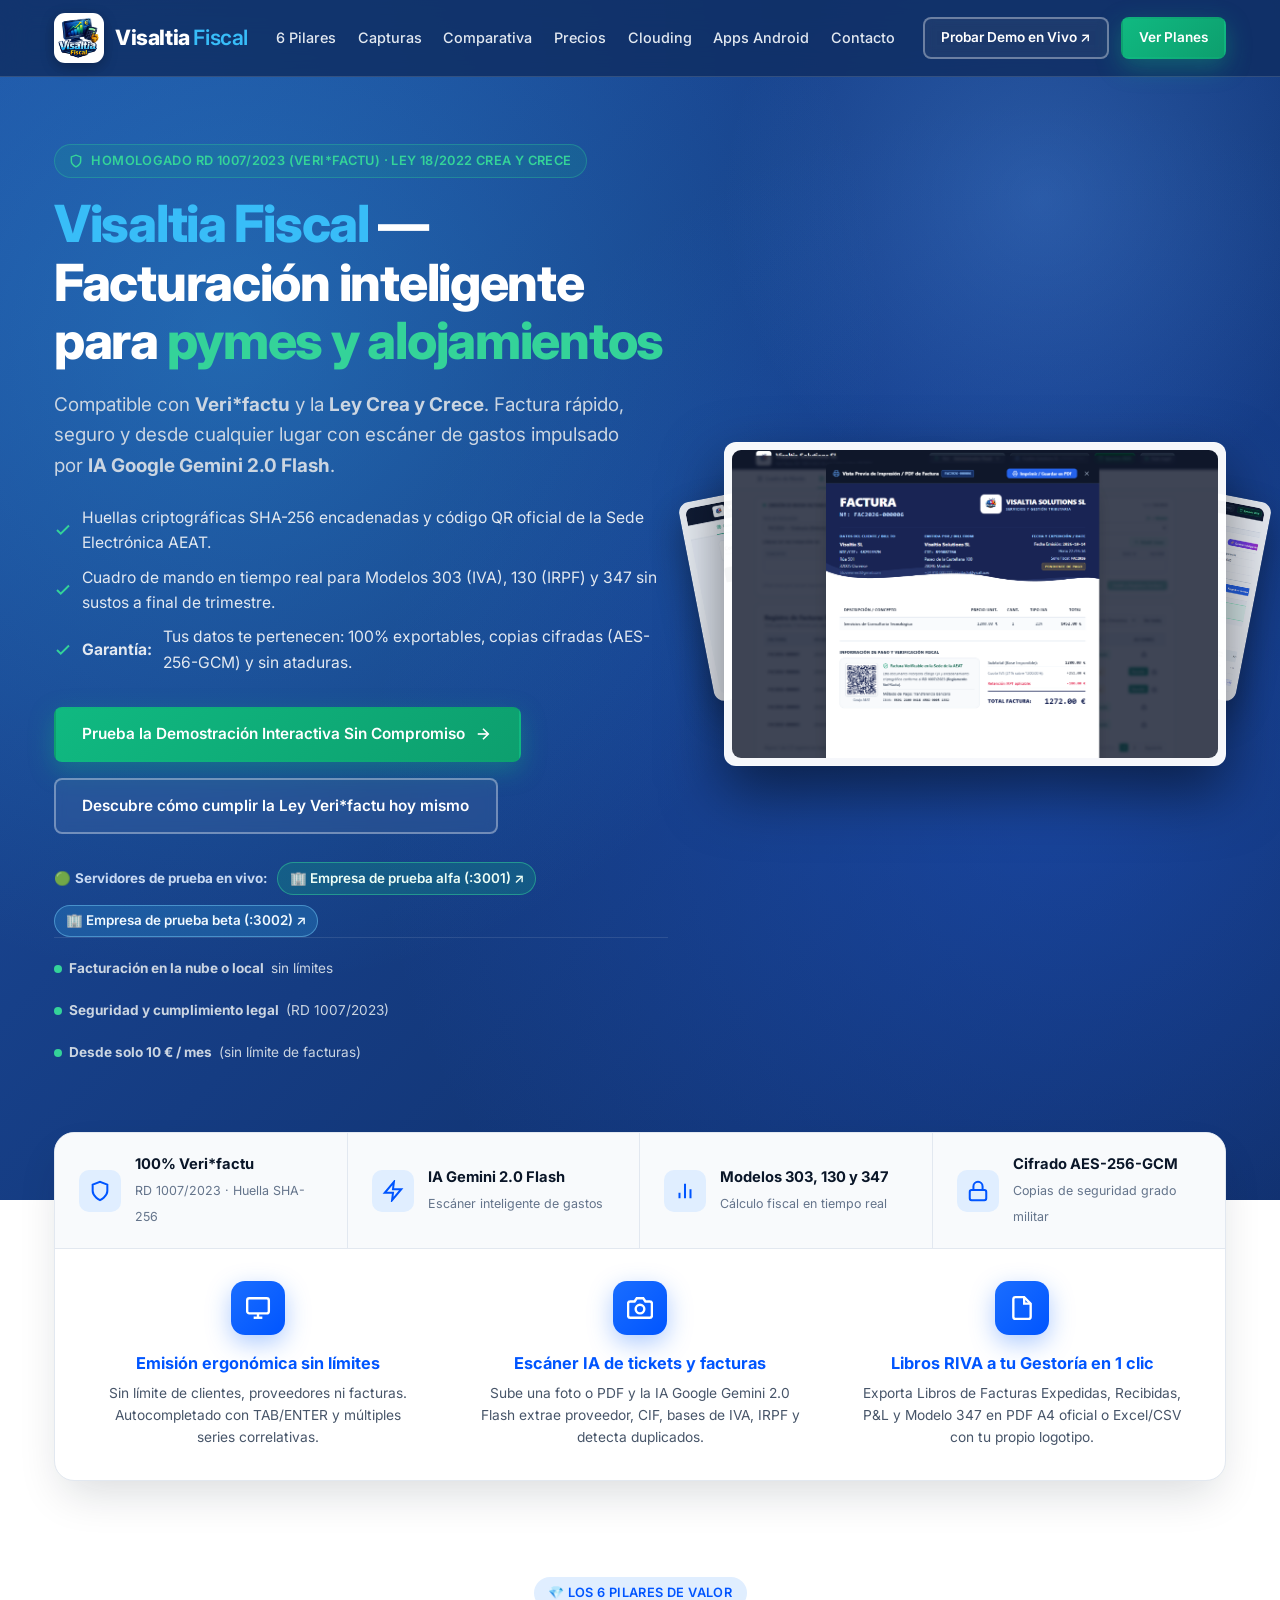
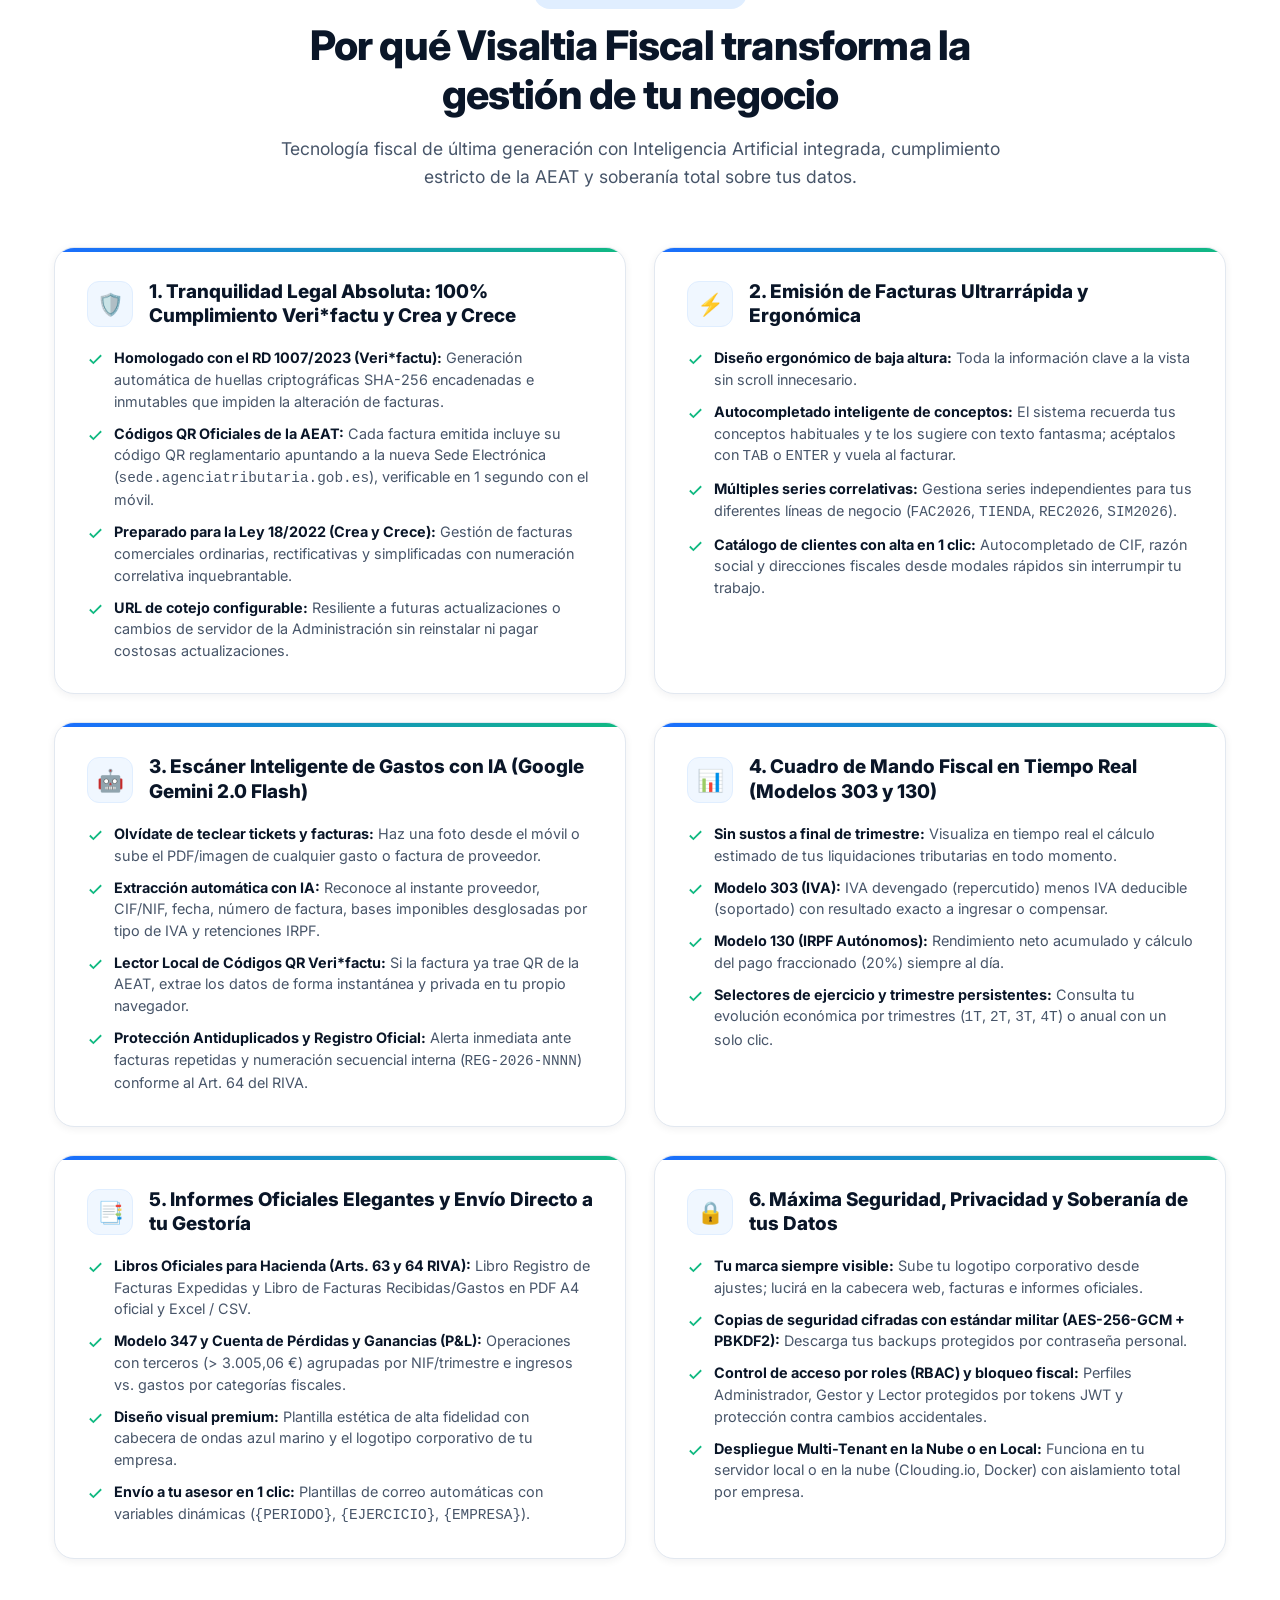
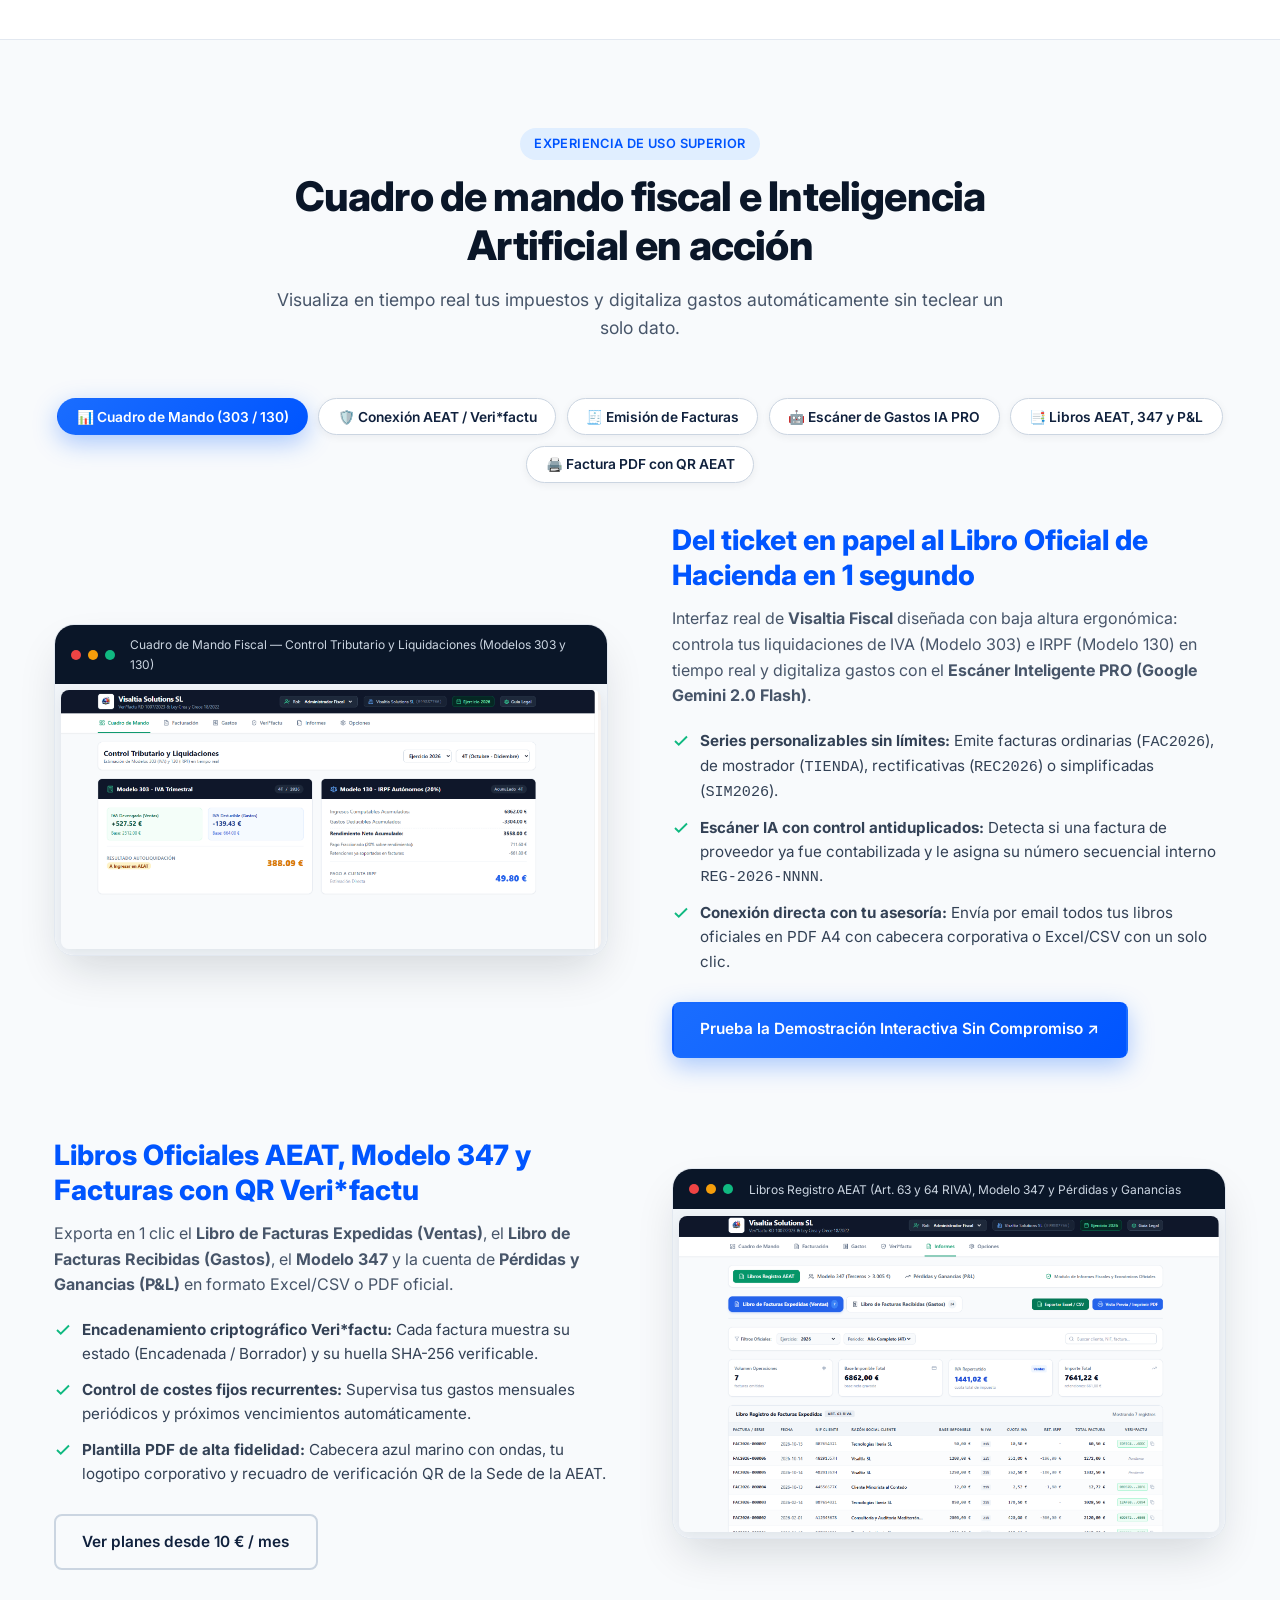
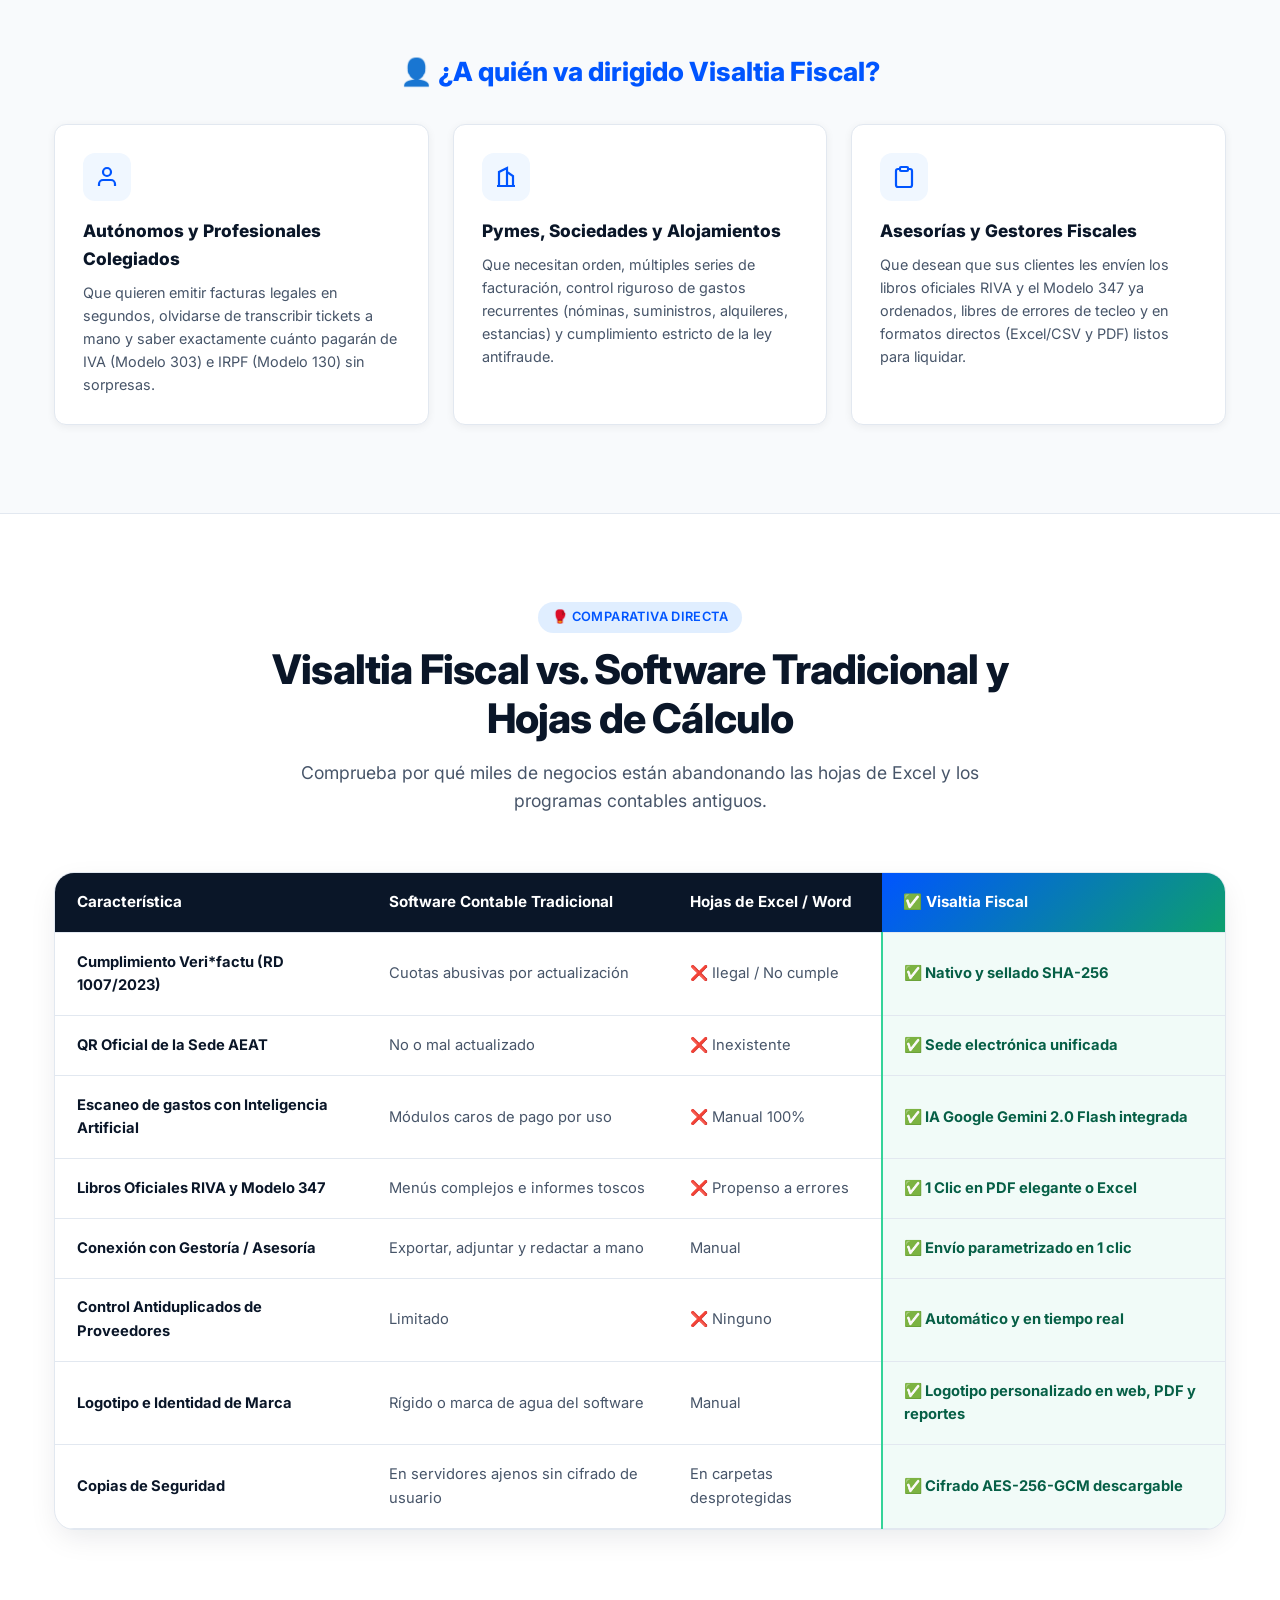
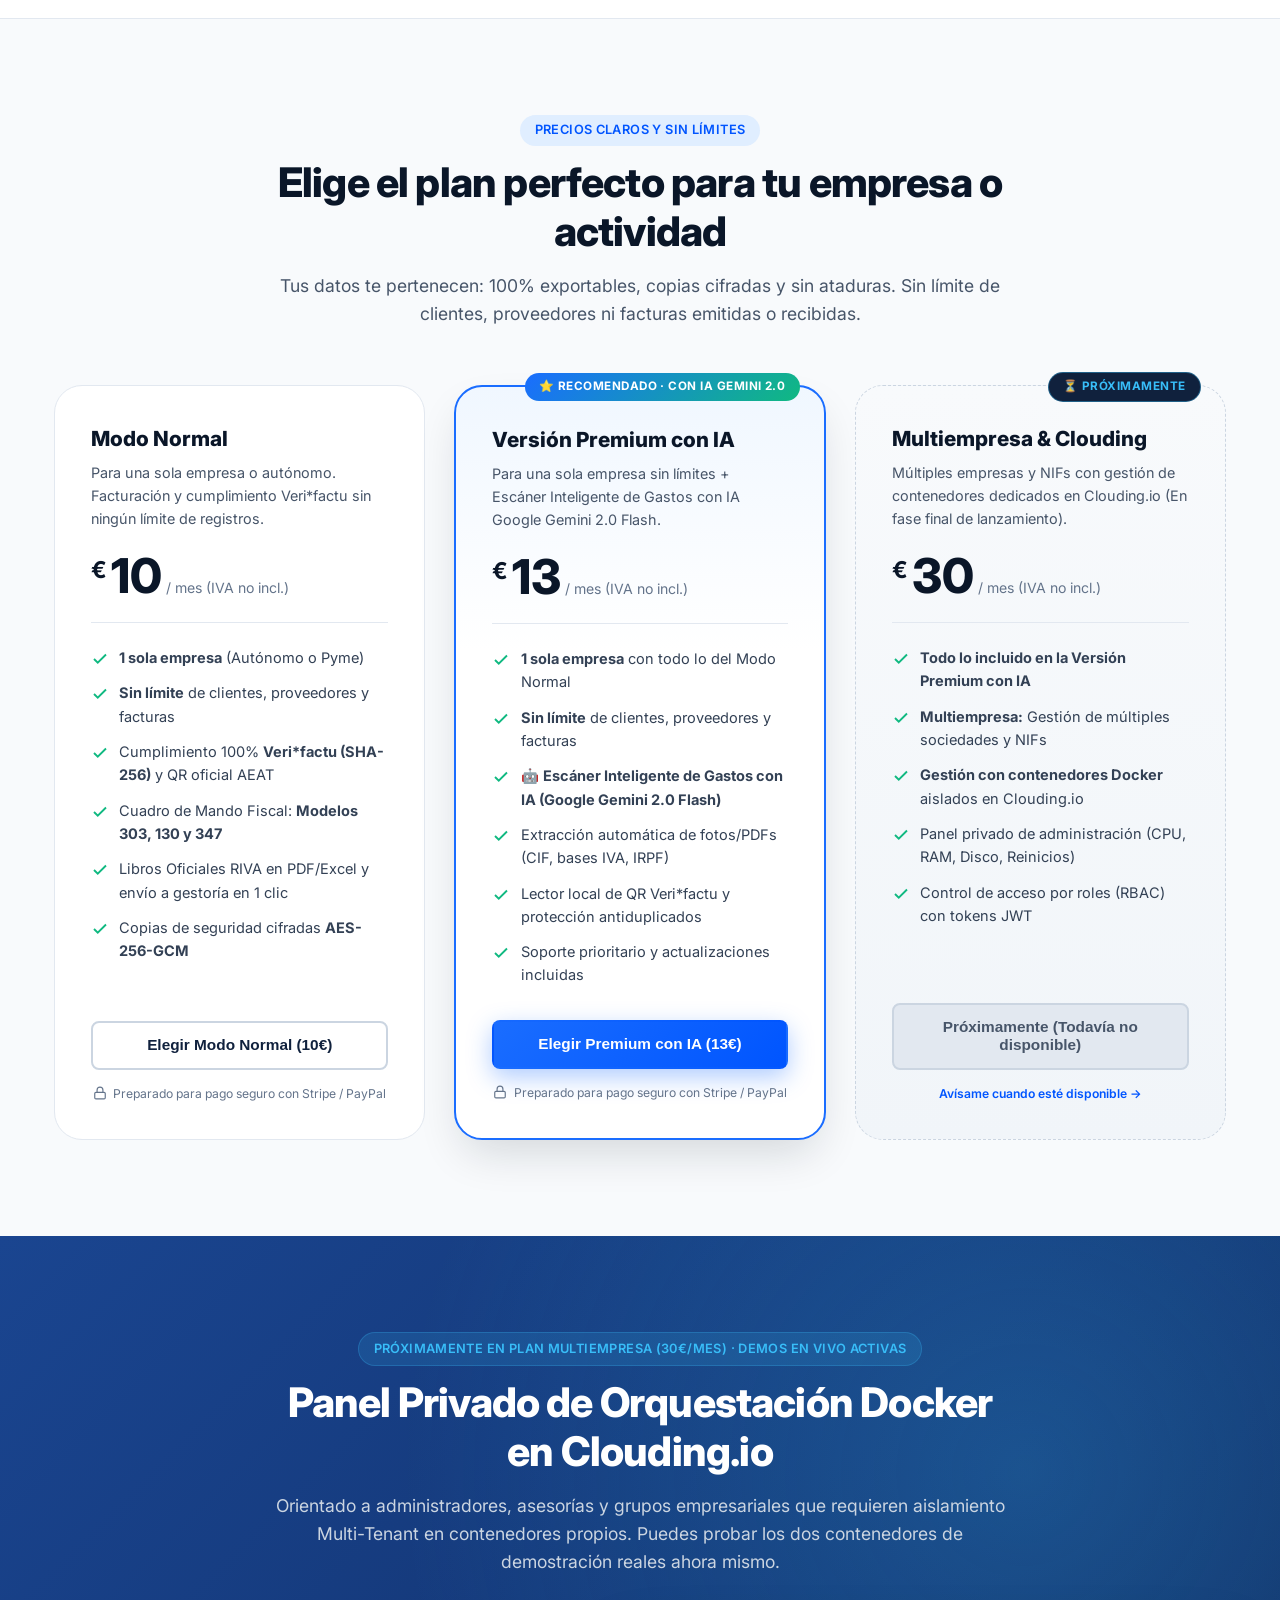
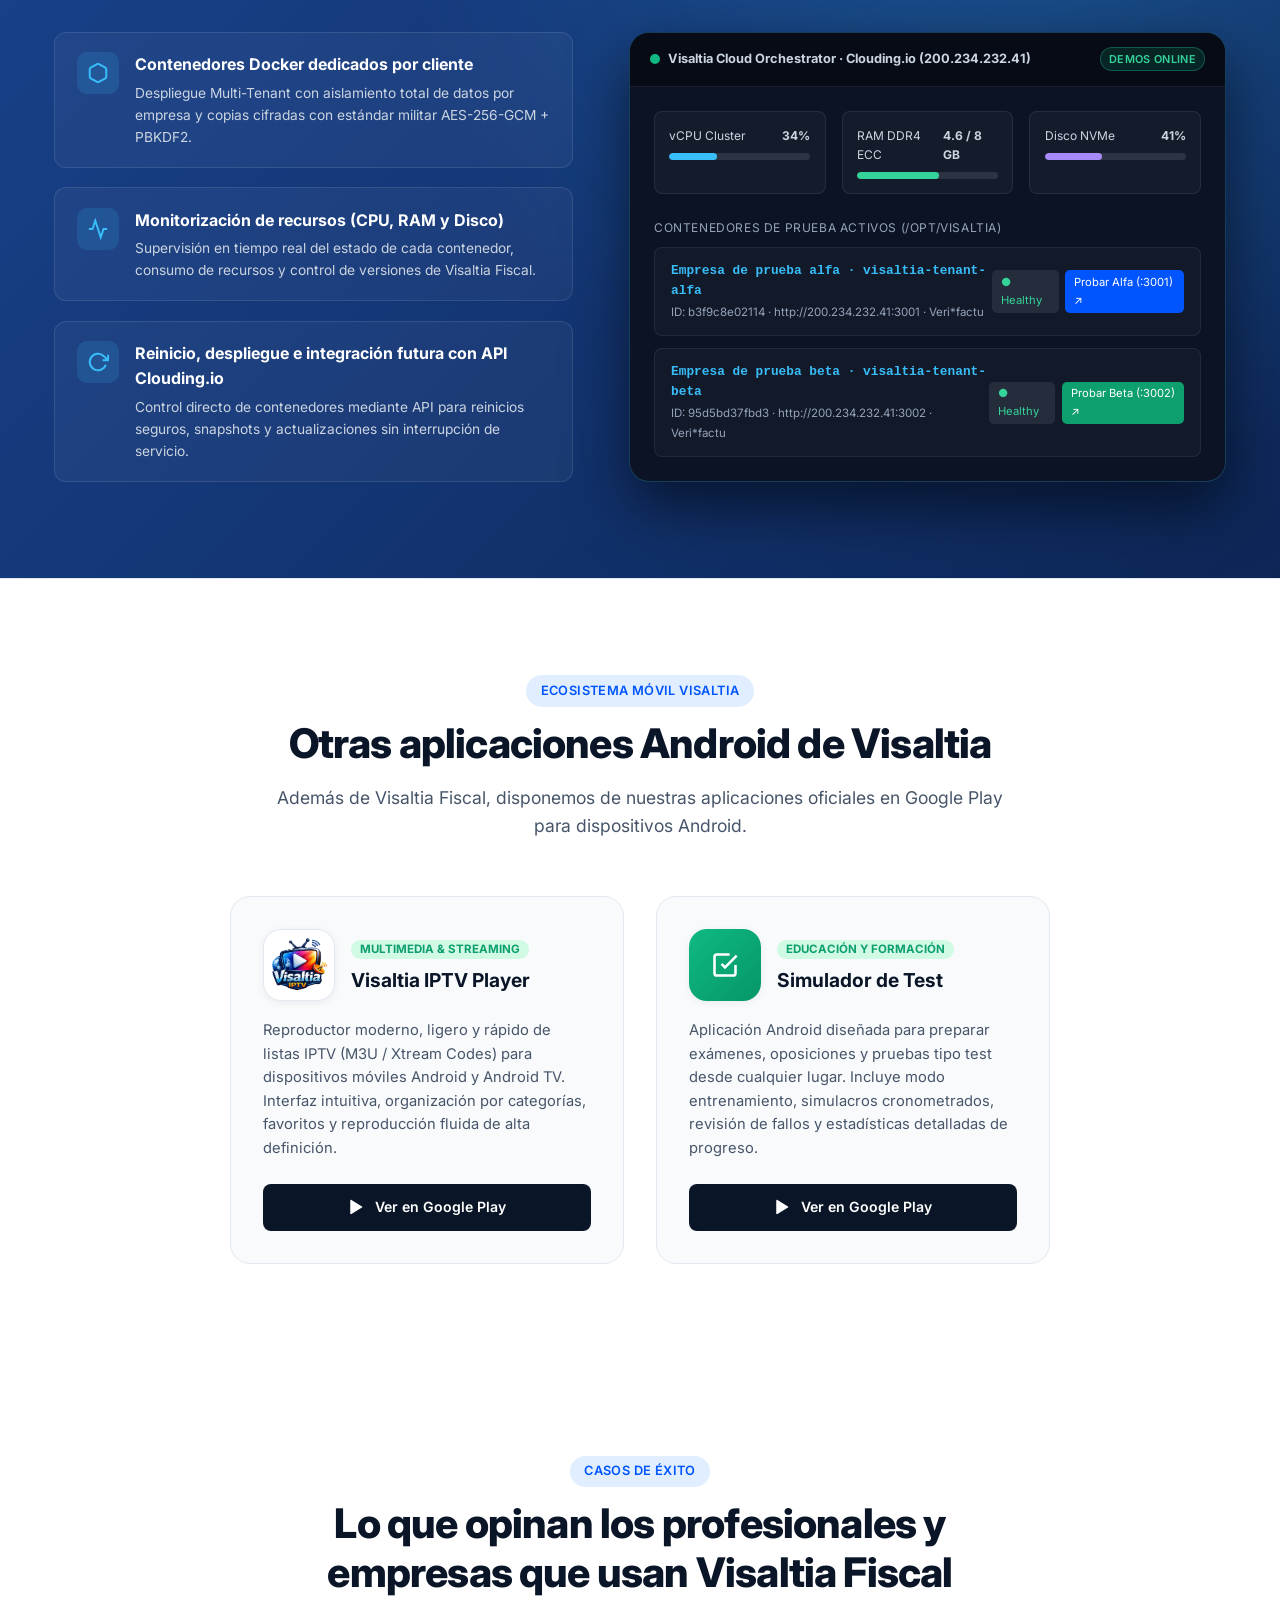
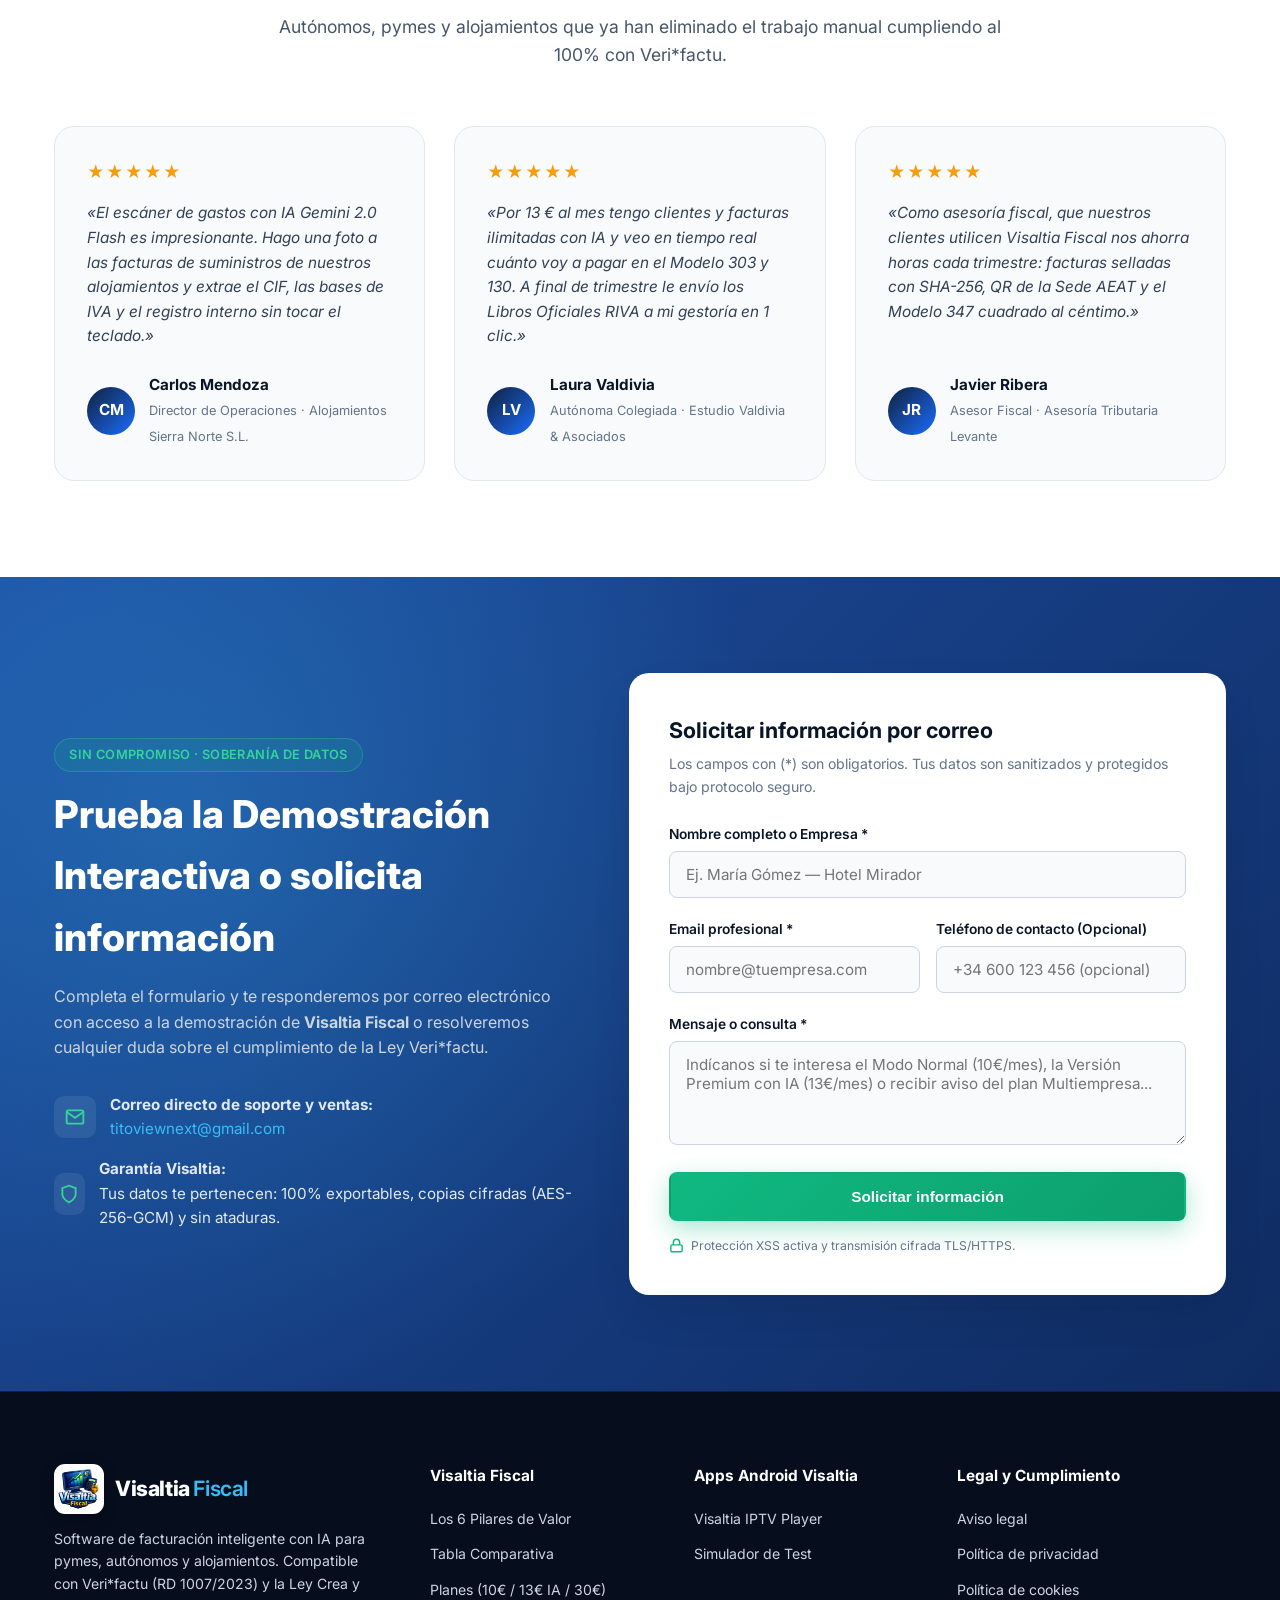
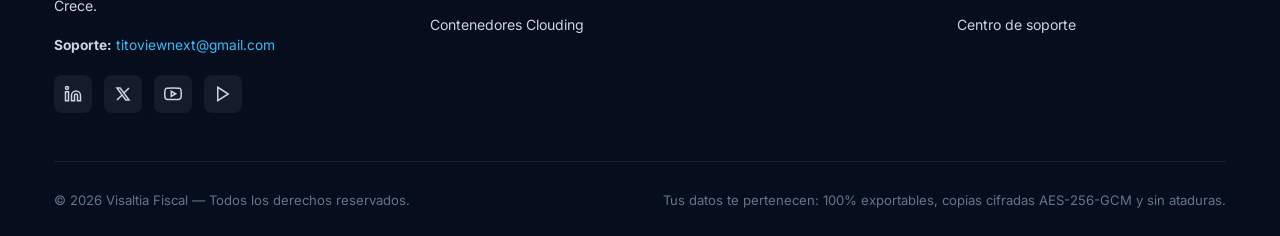
==== commit 4b616a85: "Conectar formulario de contacto a titoviewnext@gmail.com (FormSubmit) y hacer telefono opcional" ====
--- a/index.html
+++ b/index.html
@@ -1086,7 +1086,7 @@
               </div>
               <div>
                 <strong>Correo directo de soporte y ventas:</strong><br />
-                <a href="mailto:soporte@visaltiafiscal.com" style="color:#38bdf8;">soporte@visaltiafiscal.com</a>
+                <a href="mailto:titoviewnext@gmail.com" style="color:#38bdf8;">titoviewnext@gmail.com</a>
               </div>
             </div>
 
@@ -1106,19 +1106,14 @@
         <div class="contact-form-card reveal">
           <h3 style="font-size:1.35rem; color:#0a1628; margin-bottom:0.35rem;">Solicitar información por correo</h3>
           <p style="font-size:0.88rem; color:#64748b; margin-bottom:1.5rem;">
-            Todos los campos son obligatorios. Tus datos son sanitizados y protegidos bajo protocolo seguro.
+            Los campos con (*) son obligatorios. Tus datos son sanitizados y protegidos bajo protocolo seguro.
           </p>
 
-          <!--
-            NOTA DE ARQUITECTURA BACKEND:
-            El atributo action apunta de forma genérica al endpoint HTTPS donde se conectará
-            el microservicio de envío de correo en el servidor (ej. Clouding.io).
-          -->
-          <form id="contact-form" action="https://api.visaltiafiscal.com/v1/contacto" method="POST" novalidate>
+          <form id="contact-form" action="https://formsubmit.co/ajax/titoviewnext@gmail.com" method="POST" novalidate>
             <!-- Campo Honeypot invisible contra bots de spam -->
             <div style="display:none;" aria-hidden="true">
               <label for="contact-website">No rellenar este campo</label>
-              <input type="text" id="contact-website" name="website" tabindex="-1" autocomplete="off" />
+              <input type="text" id="contact-website" name="_honey" tabindex="-1" autocomplete="off" />
             </div>
 
             <div class="form-group">
@@ -1153,18 +1148,17 @@
               </div>
 
               <div class="form-group">
-                <label class="form-label" for="contact-phone">Teléfono de contacto *</label>
+                <label class="form-label" for="contact-phone">Teléfono de contacto (Opcional)</label>
                 <input
                   type="tel"
                   id="contact-phone"
                   name="telefono"
                   class="form-control"
-                  placeholder="+34 600 123 456"
+                  placeholder="+34 600 123 456 (opcional)"
                   maxlength="20"
-                  required
                   autocomplete="tel"
                 />
-                <span class="field-error" id="err-phone">Introduce un teléfono válido (9 a 15 dígitos).</span>
+                <span class="field-error" id="err-phone">Introduce un teléfono válido (9 a 15 dígitos) o déjalo en blanco.</span>
               </div>
             </div>
 
@@ -1190,7 +1184,7 @@
 
             <div class="security-footnote">
               <svg width="15" height="15" viewBox="0 0 24 24" fill="none" stroke="#10b981" stroke-width="2.3"><rect x="3" y="11" width="18" height="11" rx="2" ry="2"/><path d="M7 11V7a5 5 0 0 1 10 0v4"/></svg>
-              <span>Protección XSS activa y transmisión preparada para cifrado TLS/HTTPS.</span>
+              <span>Protección XSS activa y transmisión cifrada TLS/HTTPS.</span>
             </div>
           </form>
         </div>
@@ -1215,7 +1209,7 @@
             Software de facturación inteligente con IA para pymes, autónomos y alojamientos. Compatible con Veri*factu (RD 1007/2023) y la Ley Crea y Crece.
           </p>
           <p style="font-size:0.86rem;">
-            <strong>Soporte:</strong> <a href="mailto:soporte@visaltiafiscal.com" style="color:#38bdf8;">soporte@visaltiafiscal.com</a>
+            <strong>Soporte:</strong> <a href="mailto:titoviewnext@gmail.com" style="color:#38bdf8;">titoviewnext@gmail.com</a>
           </p>
           <div class="social-links" aria-label="Redes sociales de Visaltia">
             <a href="#red-linkedin" class="social-btn" aria-label="LinkedIn">
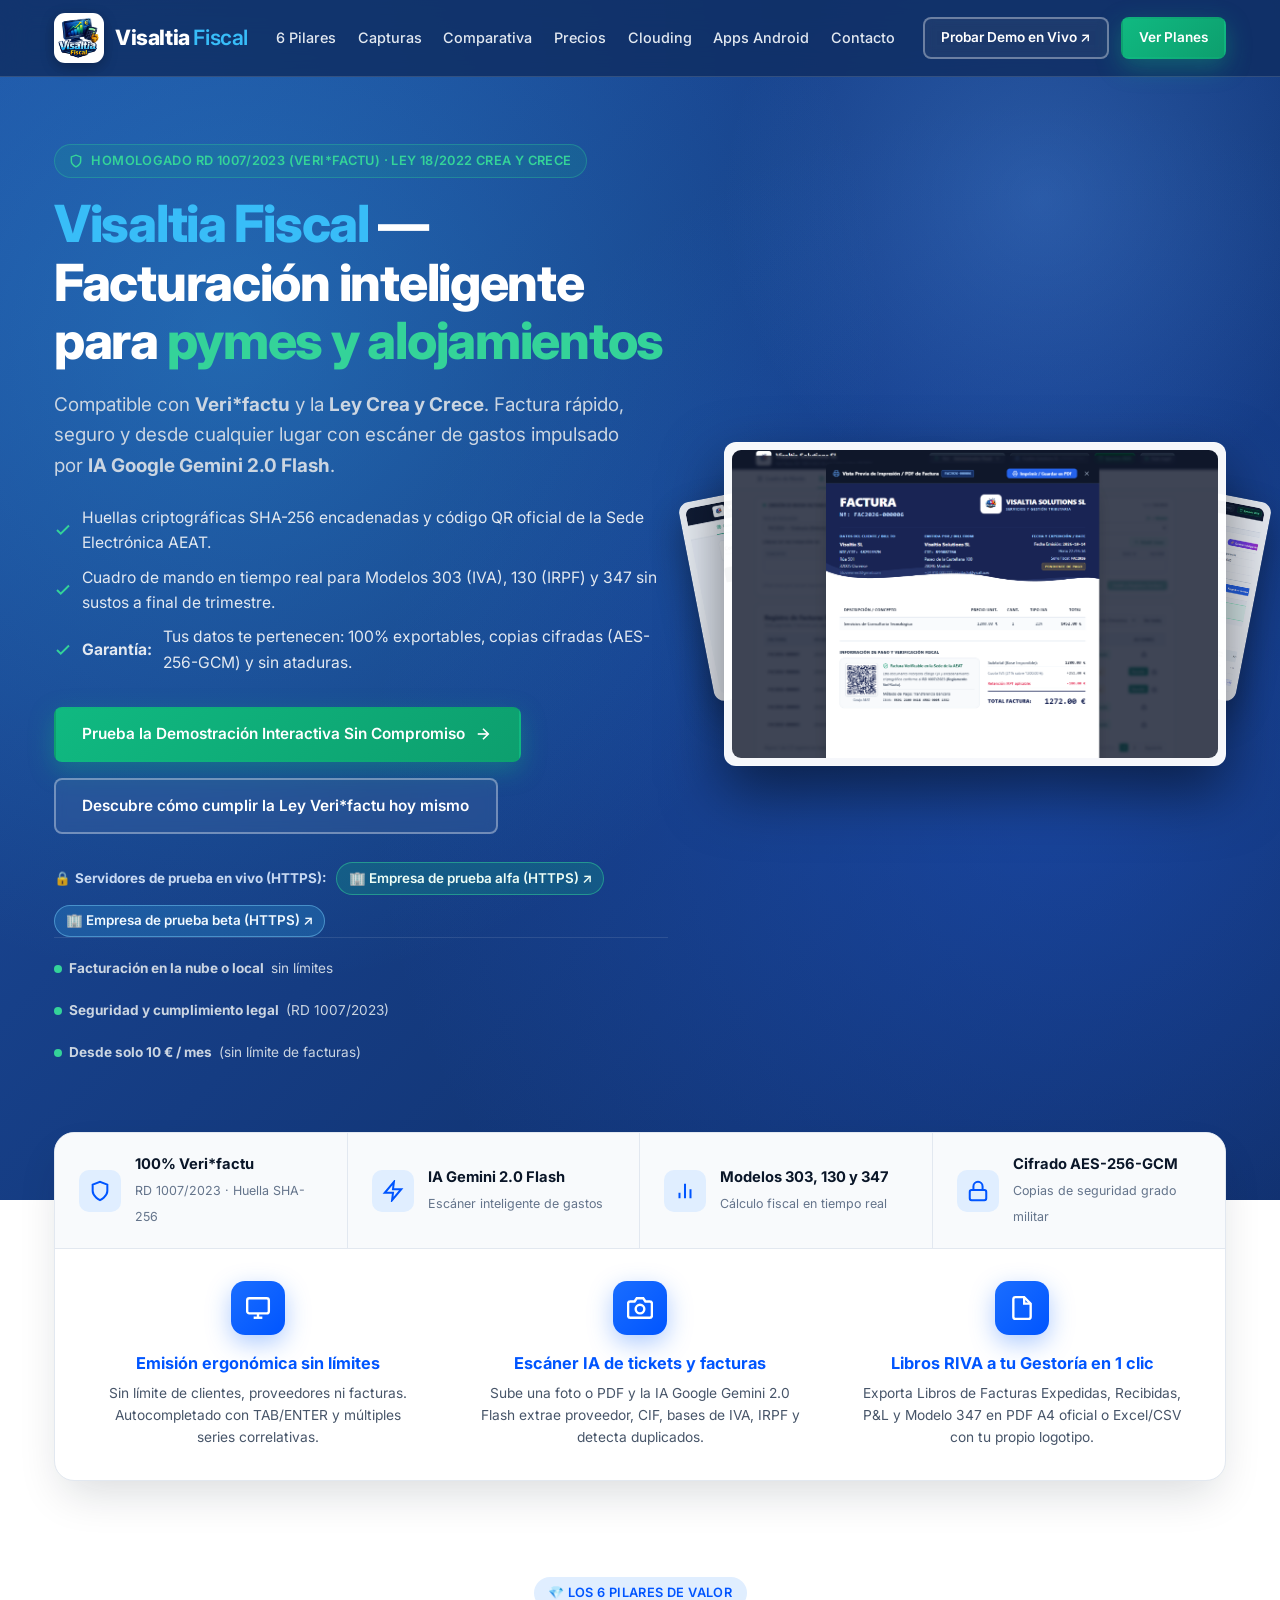
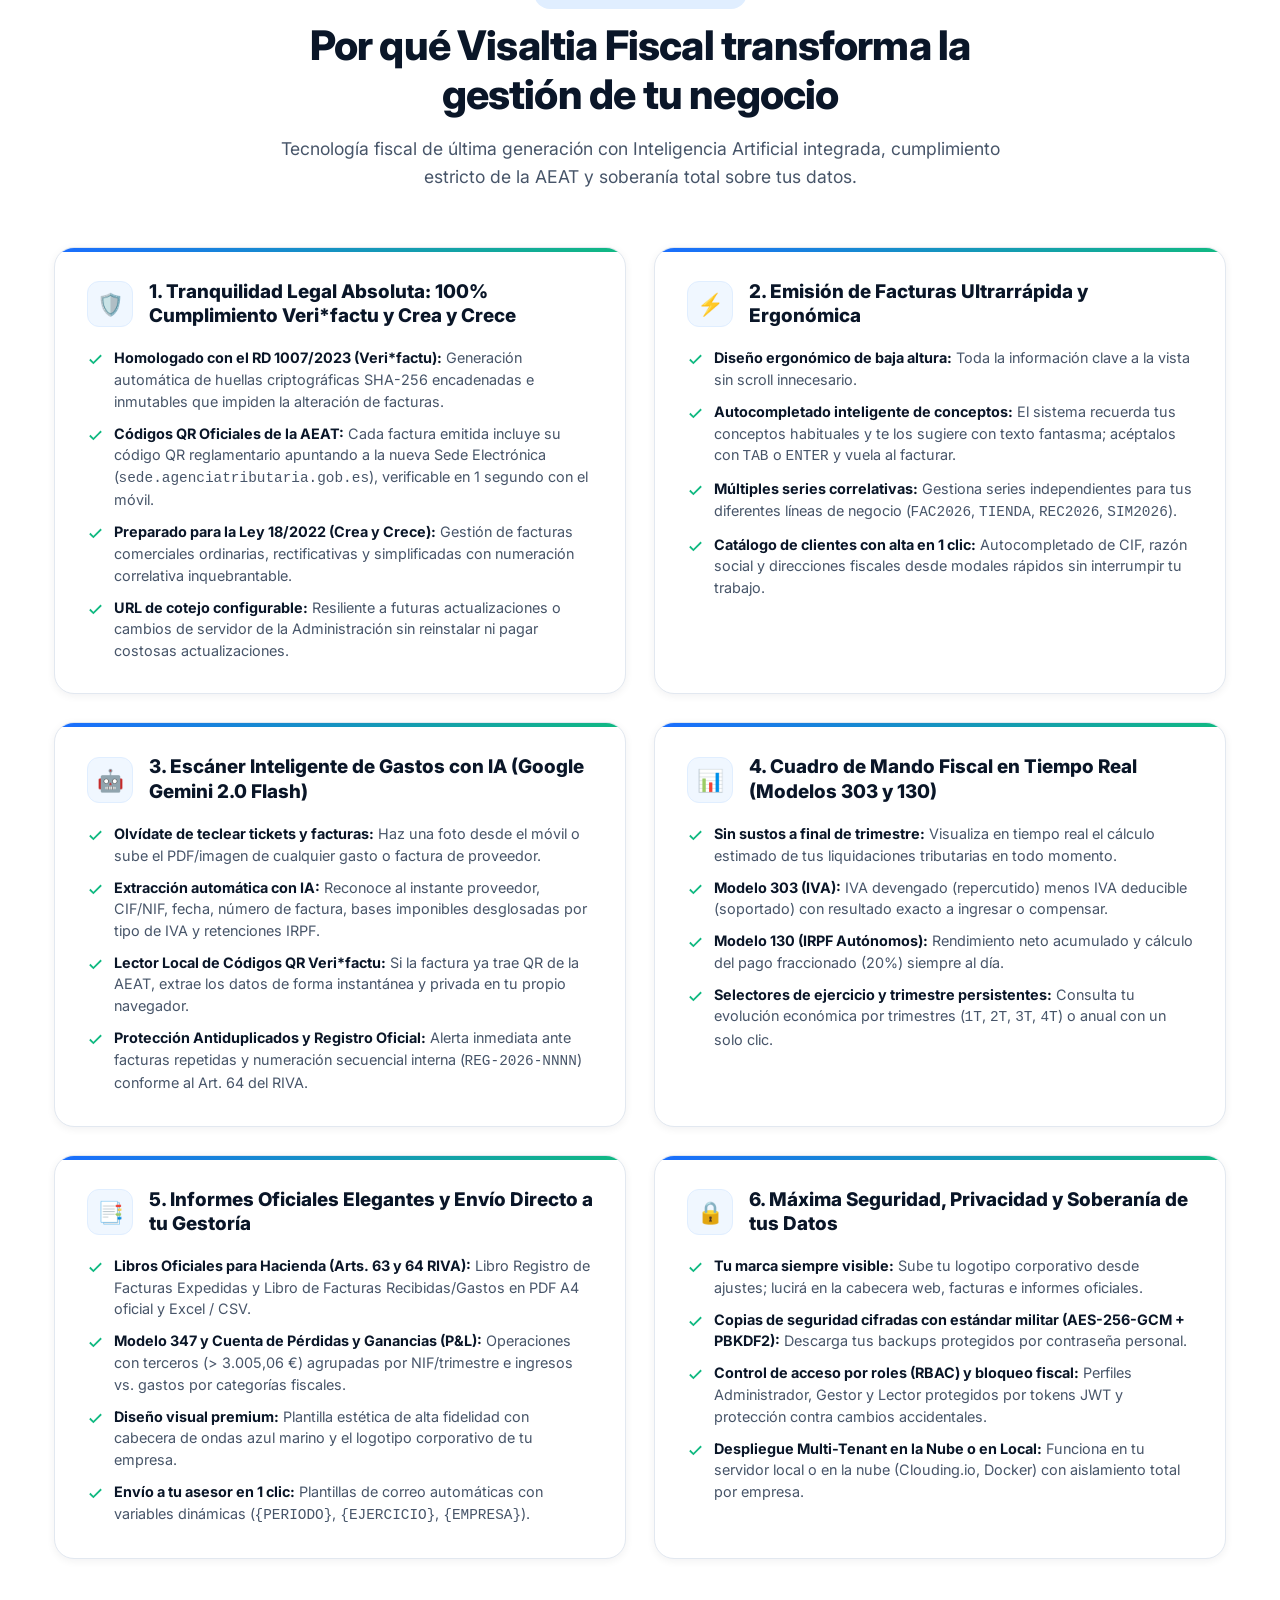
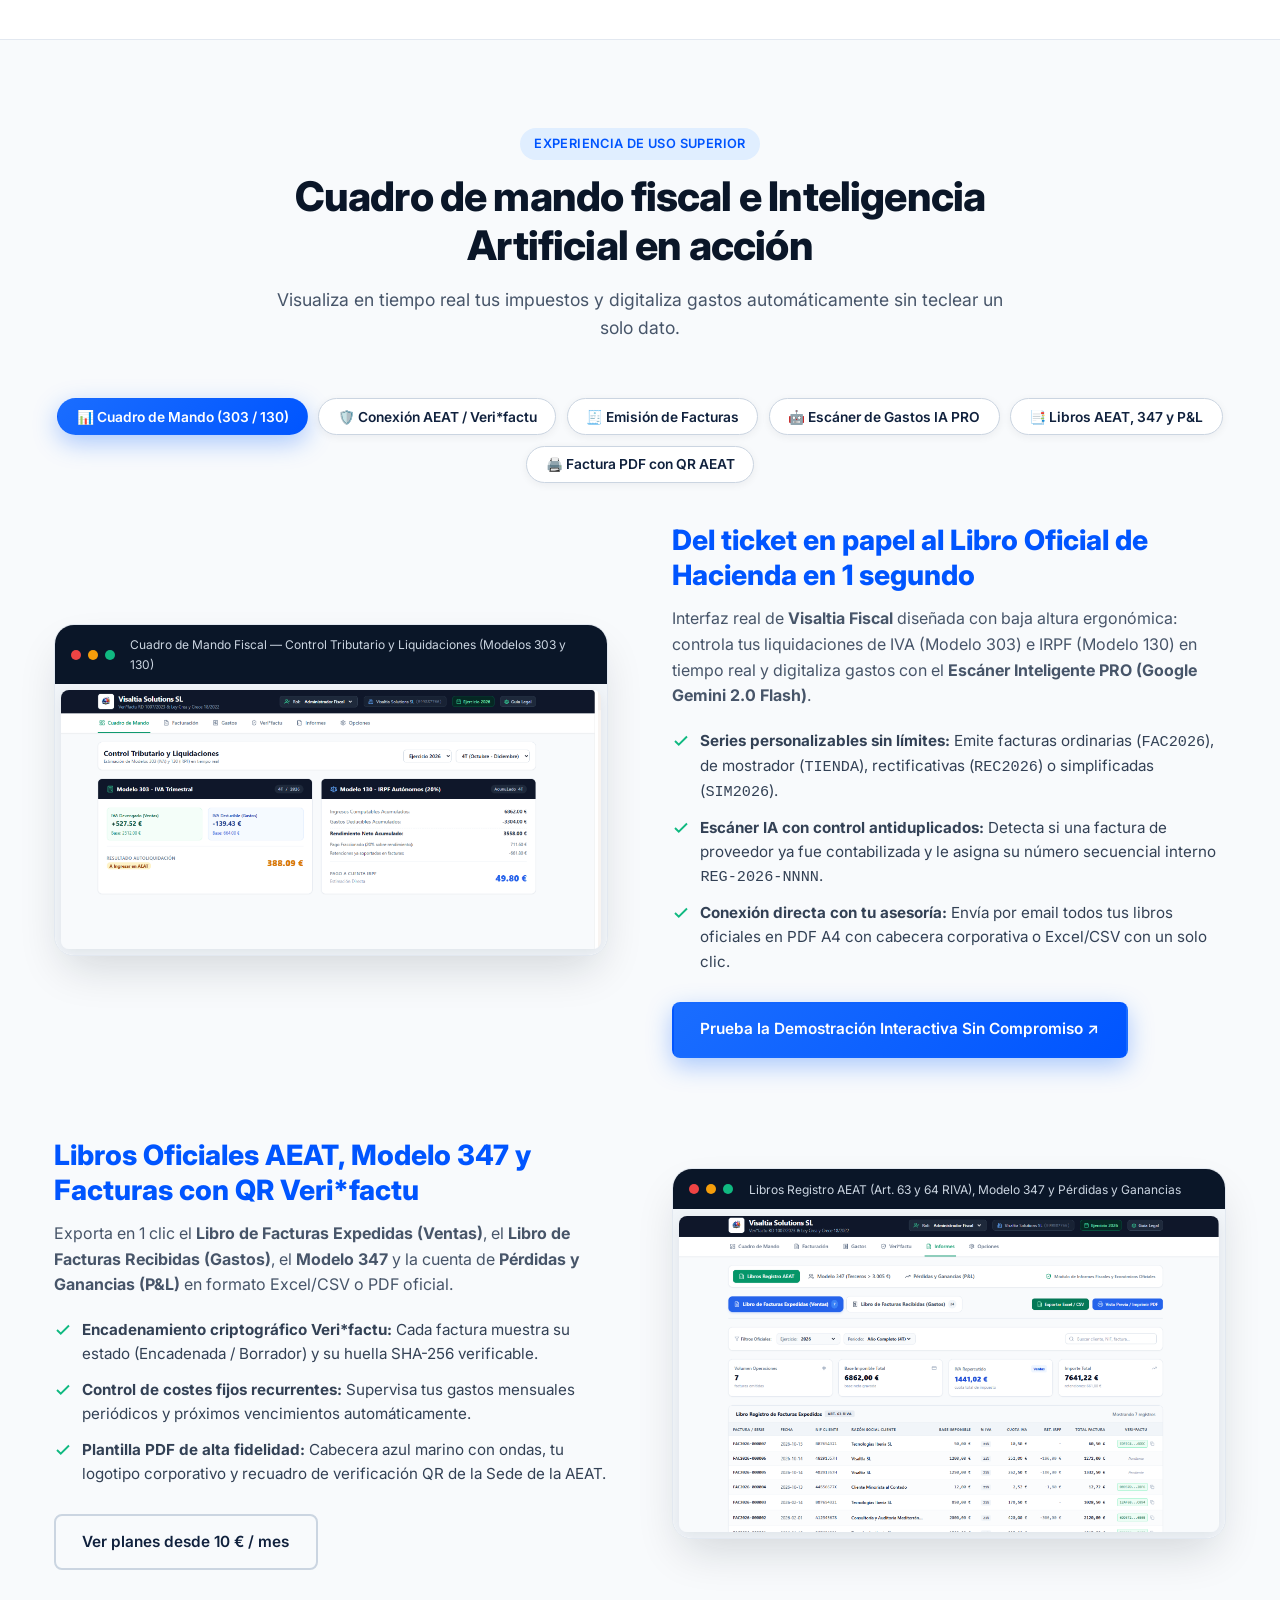
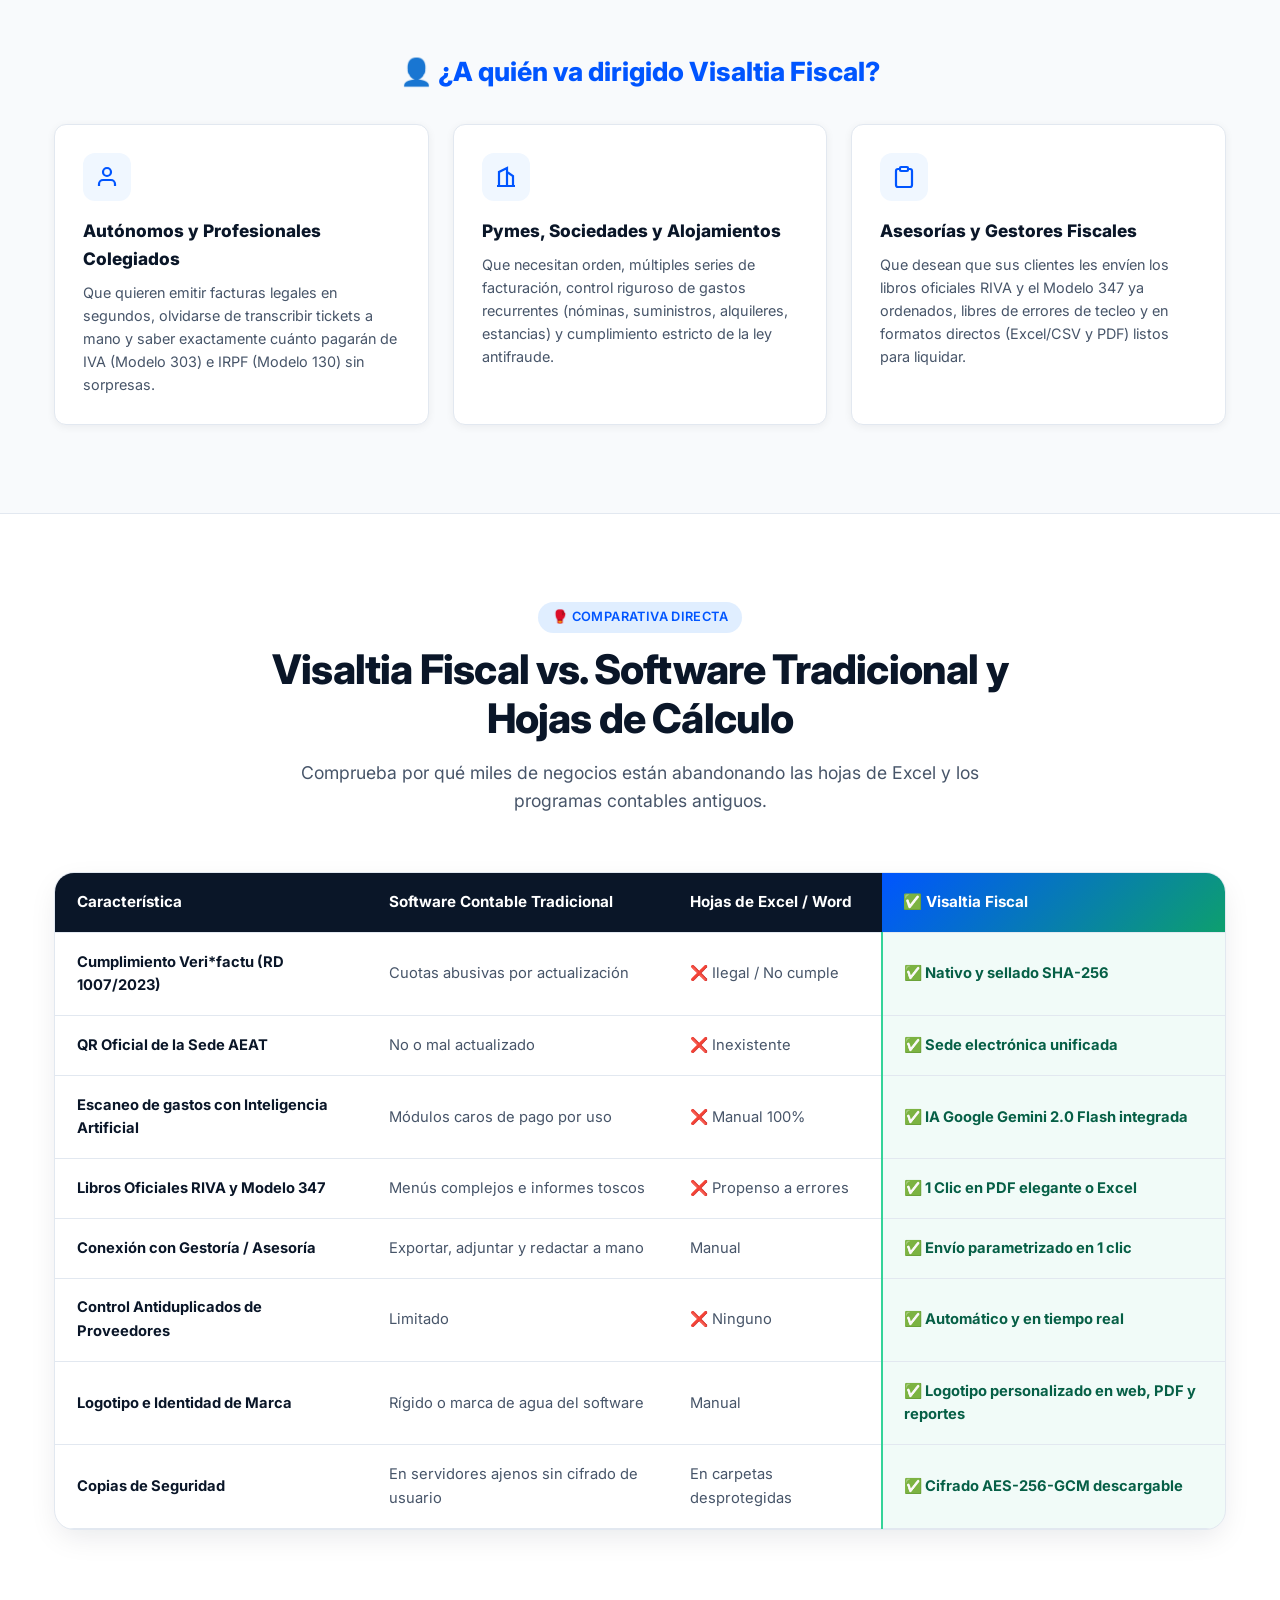
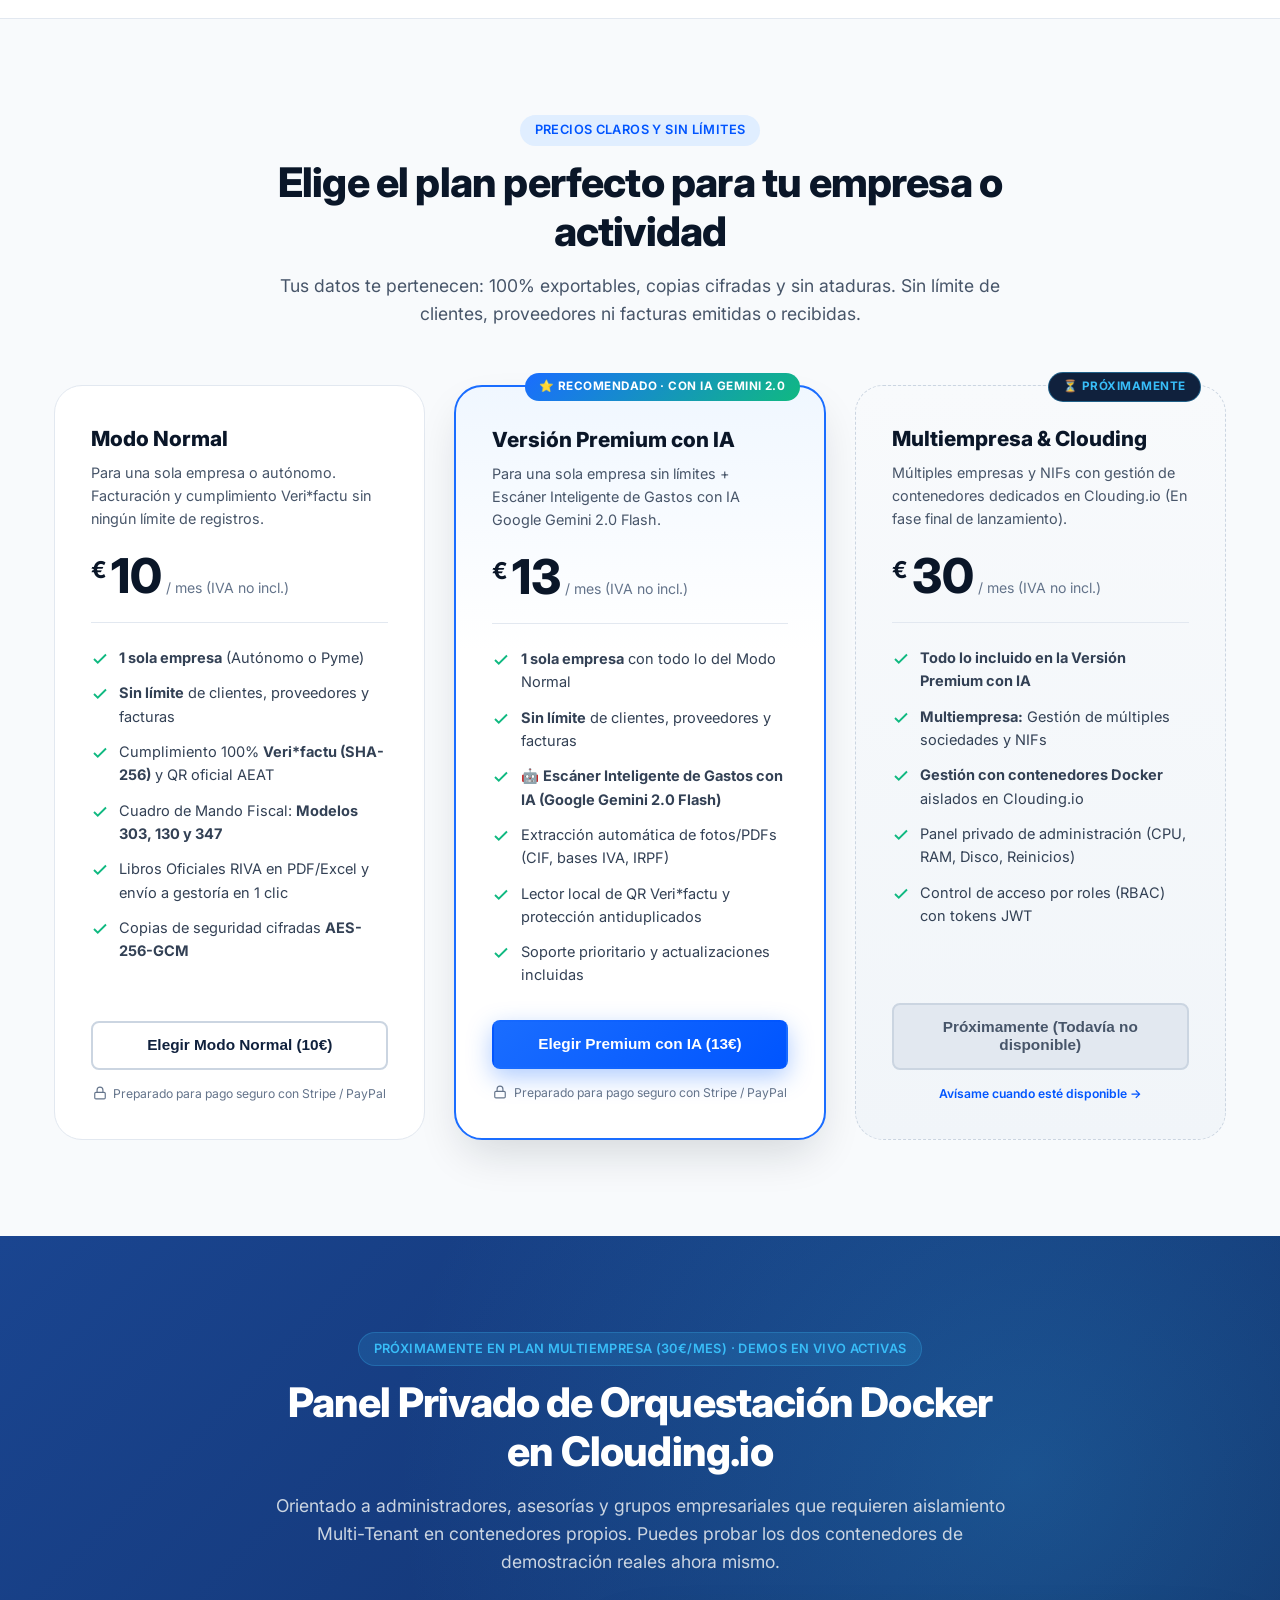
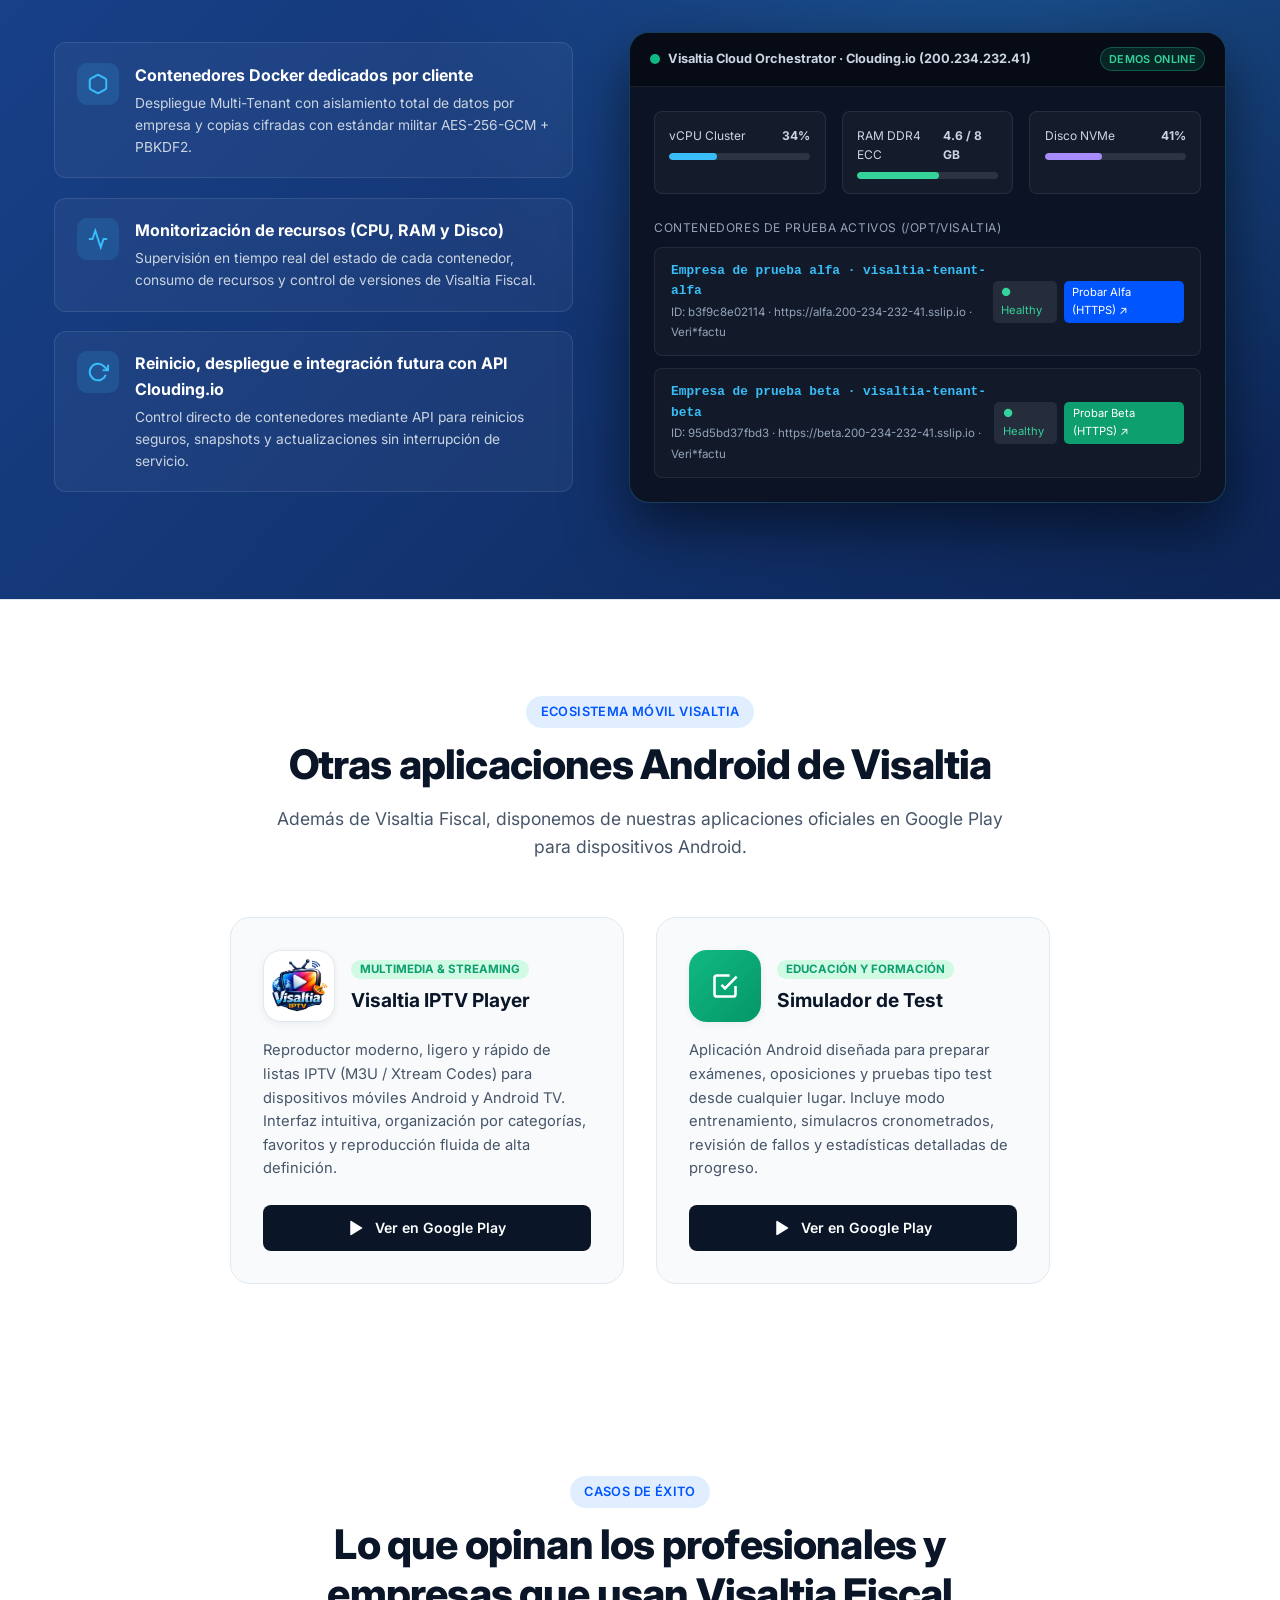
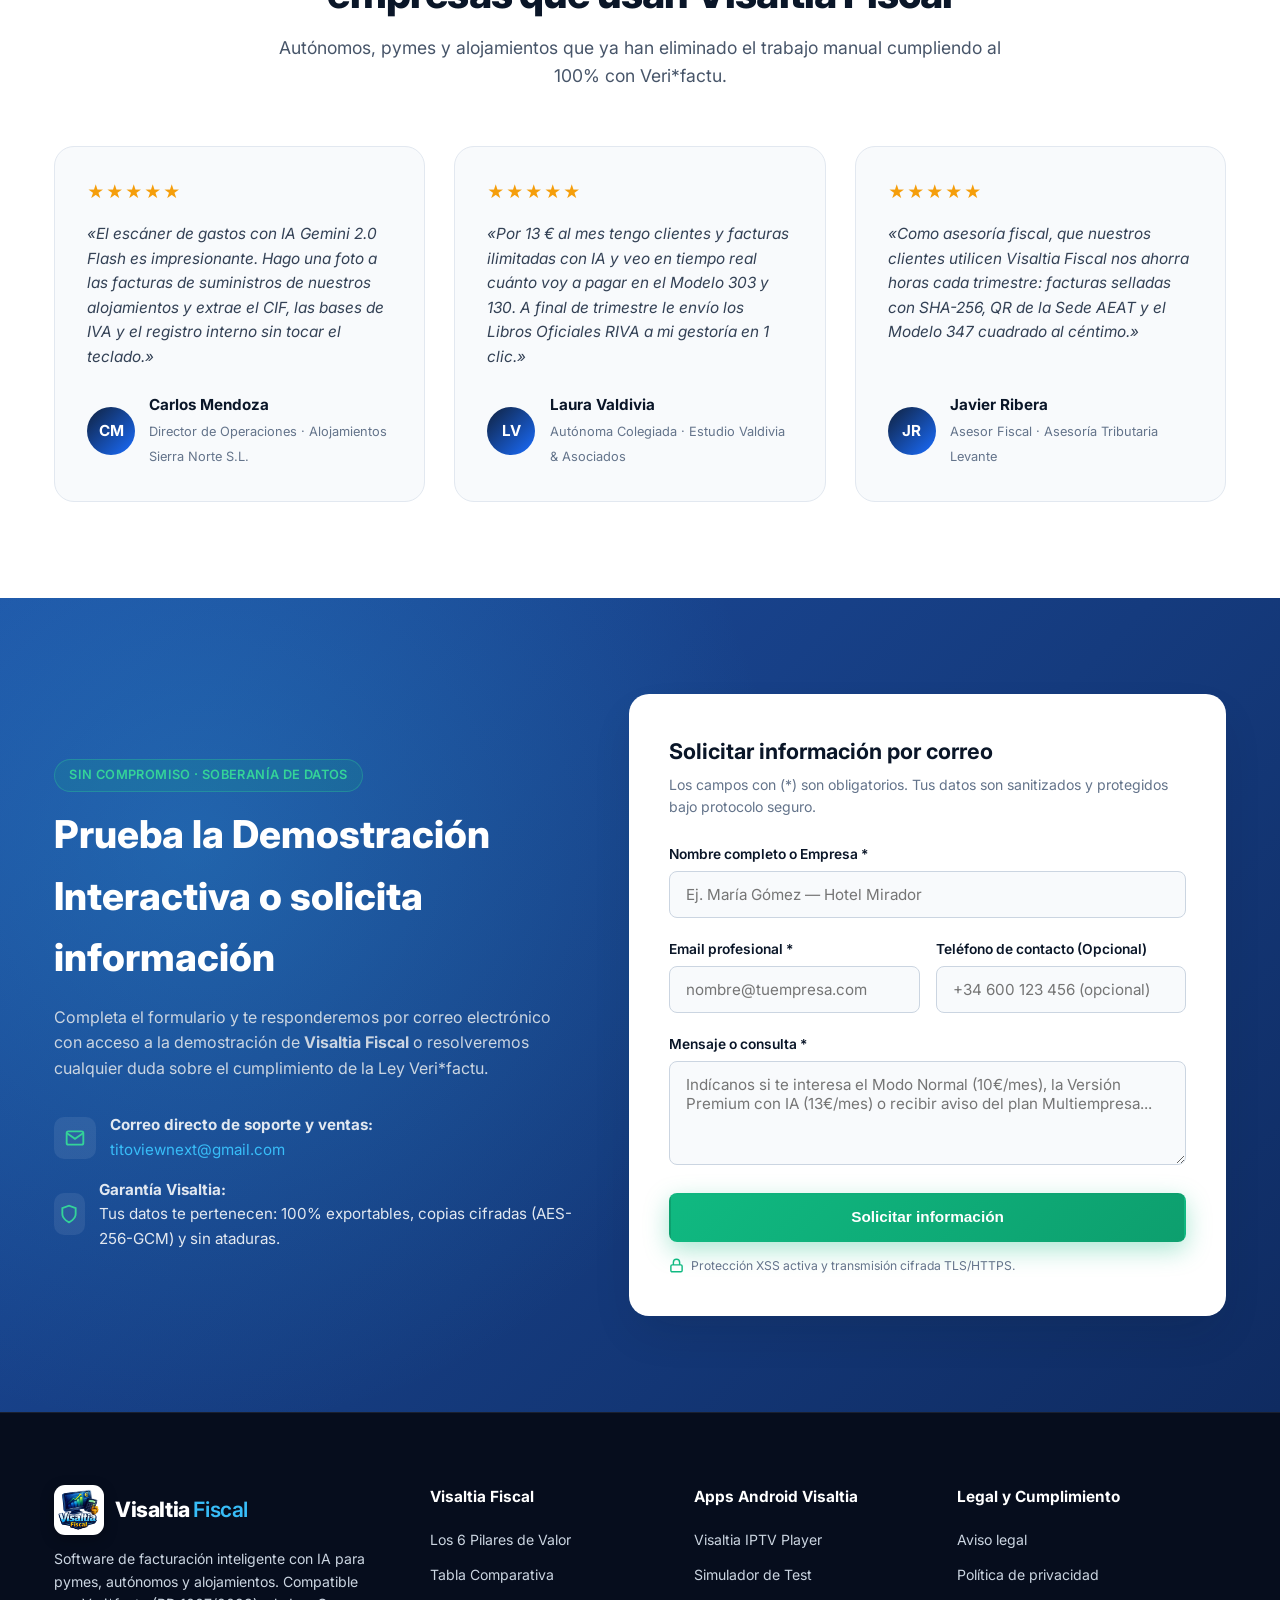
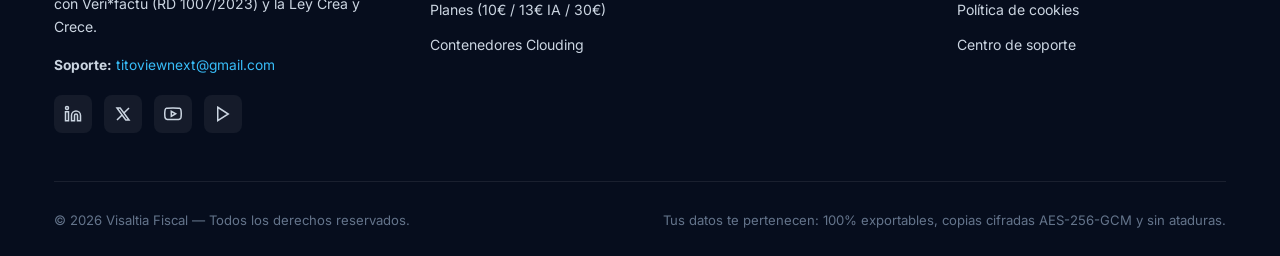
==== commit 0212e074: "Actualizar enlaces de servidores de prueba a HTTPS con sslip.io" ====
--- a/index.html
+++ b/index.html
@@ -43,7 +43,7 @@
       </nav>
 
       <div class="nav-actions">
-        <a href="http://200.234.232.41:3001" target="_blank" rel="noopener noreferrer" class="btn btn-outline-light btn-sm">Probar Demo en Vivo ↗</a>
+        <a href="https://alfa.200-234-232-41.sslip.io" target="_blank" rel="noopener noreferrer" class="btn btn-outline-light btn-sm">Probar Demo en Vivo ↗</a>
         <a href="#precios" class="btn btn-fiscal btn-sm">Ver Planes</a>
         <button class="mobile-toggle" id="mobile-toggle" aria-label="Abrir menú" aria-expanded="false">
           <svg width="26" height="26" viewBox="0 0 24 24" fill="none" stroke="currentColor" stroke-width="2.2">
@@ -95,7 +95,7 @@
           </ul>
 
           <div class="hero-cta-group">
-            <a href="http://200.234.232.41:3001" target="_blank" rel="noopener noreferrer" class="btn btn-fiscal">
+            <a href="https://alfa.200-234-232-41.sslip.io" target="_blank" rel="noopener noreferrer" class="btn btn-fiscal">
               Prueba la Demostración Interactiva Sin Compromiso
               <svg width="18" height="18" viewBox="0 0 24 24" fill="none" stroke="currentColor" stroke-width="2.2"><line x1="5" y1="12" x2="19" y2="12"></line><polyline points="12 5 19 12 12 19"></polyline></svg>
             </a>
@@ -105,12 +105,12 @@
           </div>
 
           <div style="margin-top:0.85rem; display:flex; flex-wrap:wrap; align-items:center; gap:0.65rem; font-size:0.84rem; color:#dbeafe;">
-            <span style="opacity:0.9;">🟢 <strong>Servidores de prueba en vivo:</strong></span>
-            <a href="http://200.234.232.41:3001" target="_blank" rel="noopener noreferrer" style="background:rgba(16,185,129,0.22); border:1px solid rgba(52,211,153,0.5); color:#ecfdf5; padding:0.28rem 0.7rem; border-radius:999px; font-weight:600; text-decoration:none;">
-              🏢 Empresa de prueba alfa (:3001) ↗
+            <span style="opacity:0.9;">🔒 <strong>Servidores de prueba en vivo (HTTPS):</strong></span>
+            <a href="https://alfa.200-234-232-41.sslip.io" target="_blank" rel="noopener noreferrer" style="background:rgba(16,185,129,0.22); border:1px solid rgba(52,211,153,0.5); color:#ecfdf5; padding:0.28rem 0.7rem; border-radius:999px; font-weight:600; text-decoration:none;">
+              🏢 Empresa de prueba alfa (HTTPS) ↗
             </a>
-            <a href="http://200.234.232.41:3002" target="_blank" rel="noopener noreferrer" style="background:rgba(56,189,248,0.2); border:1px solid rgba(125,211,252,0.45); color:#f0f9ff; padding:0.28rem 0.7rem; border-radius:999px; font-weight:600; text-decoration:none;">
-              🏢 Empresa de prueba beta (:3002) ↗
+            <a href="https://beta.200-234-232-41.sslip.io" target="_blank" rel="noopener noreferrer" style="background:rgba(56,189,248,0.2); border:1px solid rgba(125,211,252,0.45); color:#f0f9ff; padding:0.28rem 0.7rem; border-radius:999px; font-weight:600; text-decoration:none;">
+              🏢 Empresa de prueba beta (HTTPS) ↗
             </a>
           </div>
 
@@ -477,7 +477,7 @@
                 <span><strong>Conexión directa con tu asesoría:</strong> Envía por email todos tus libros oficiales en PDF A4 con cabecera corporativa o Excel/CSV con un solo clic.</span>
               </li>
             </ul>
-            <a href="http://200.234.232.41:3001" target="_blank" rel="noopener noreferrer" class="btn btn-electric">Prueba la Demostración Interactiva Sin Compromiso ↗</a>
+            <a href="https://alfa.200-234-232-41.sslip.io" target="_blank" rel="noopener noreferrer" class="btn btn-electric">Prueba la Demostración Interactiva Sin Compromiso ↗</a>
           </div>
         </div>
 
@@ -912,22 +912,22 @@
                 <div class="container-row">
                   <div>
                     <div class="container-name">Empresa de prueba alfa · visaltia-tenant-alfa</div>
-                    <span style="font-size:0.72rem; color:#94a3b8;">ID: b3f9c8e02114 · http://200.234.232.41:3001 · Veri*factu</span>
+                    <span style="font-size:0.72rem; color:#94a3b8;">ID: b3f9c8e02114 · https://alfa.200-234-232-41.sslip.io · Veri*factu</span>
                   </div>
                   <div class="container-actions">
                     <span class="chip-action" style="color:#34d399;">● Healthy</span>
-                    <a href="http://200.234.232.41:3001" target="_blank" rel="noopener noreferrer" class="chip-action" style="background:var(--electric-600); color:#fff; text-decoration:none;">Probar Alfa (:3001) ↗</a>
+                    <a href="https://alfa.200-234-232-41.sslip.io" target="_blank" rel="noopener noreferrer" class="chip-action" style="background:var(--electric-600); color:#fff; text-decoration:none;">Probar Alfa (HTTPS) ↗</a>
                   </div>
                 </div>
 
                 <div class="container-row">
                   <div>
                     <div class="container-name">Empresa de prueba beta · visaltia-tenant-beta</div>
-                    <span style="font-size:0.72rem; color:#94a3b8;">ID: 95d5bd37fbd3 · http://200.234.232.41:3002 · Veri*factu</span>
+                    <span style="font-size:0.72rem; color:#94a3b8;">ID: 95d5bd37fbd3 · https://beta.200-234-232-41.sslip.io · Veri*factu</span>
                   </div>
                   <div class="container-actions">
                     <span class="chip-action" style="color:#34d399;">● Healthy</span>
-                    <a href="http://200.234.232.41:3002" target="_blank" rel="noopener noreferrer" class="chip-action" style="background:var(--fiscal-600); color:#fff; text-decoration:none;">Probar Beta (:3002) ↗</a>
+                    <a href="https://beta.200-234-232-41.sslip.io" target="_blank" rel="noopener noreferrer" class="chip-action" style="background:var(--fiscal-600); color:#fff; text-decoration:none;">Probar Beta (HTTPS) ↗</a>
                   </div>
                 </div>
               </div>
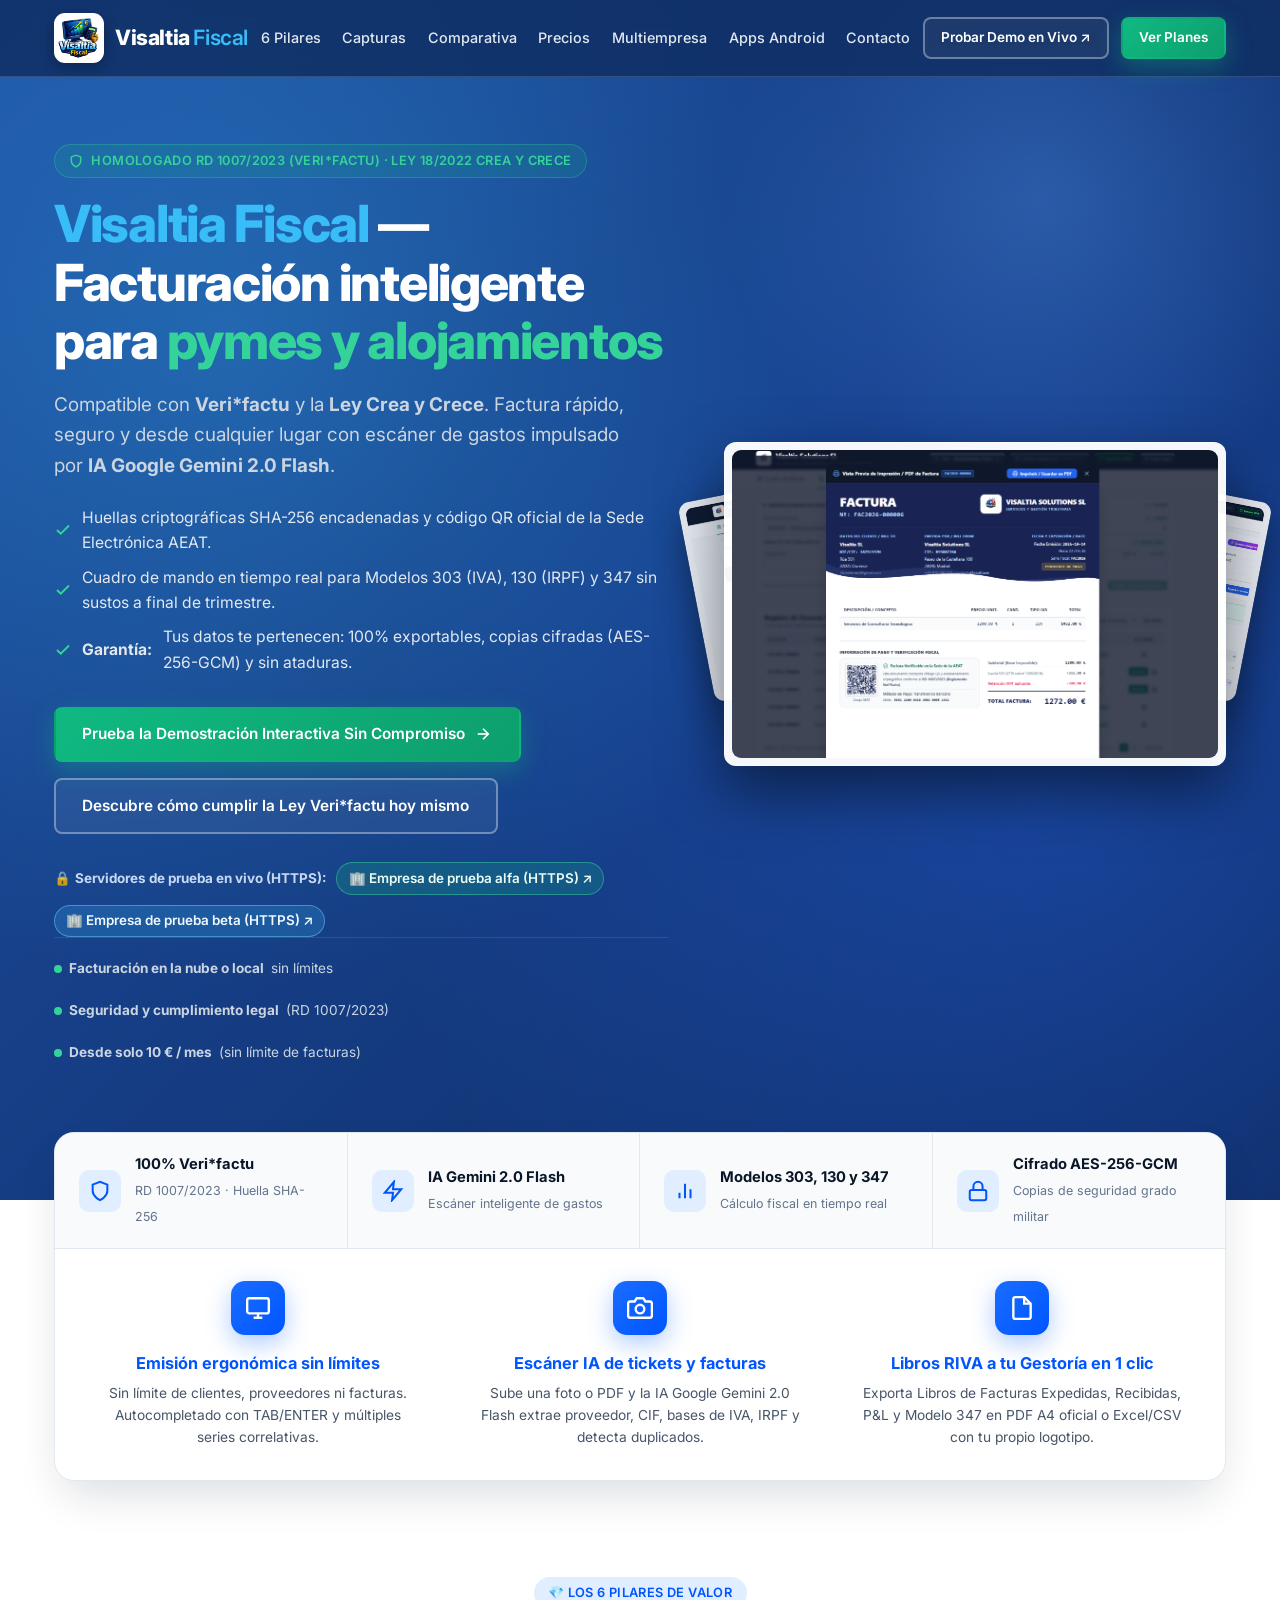
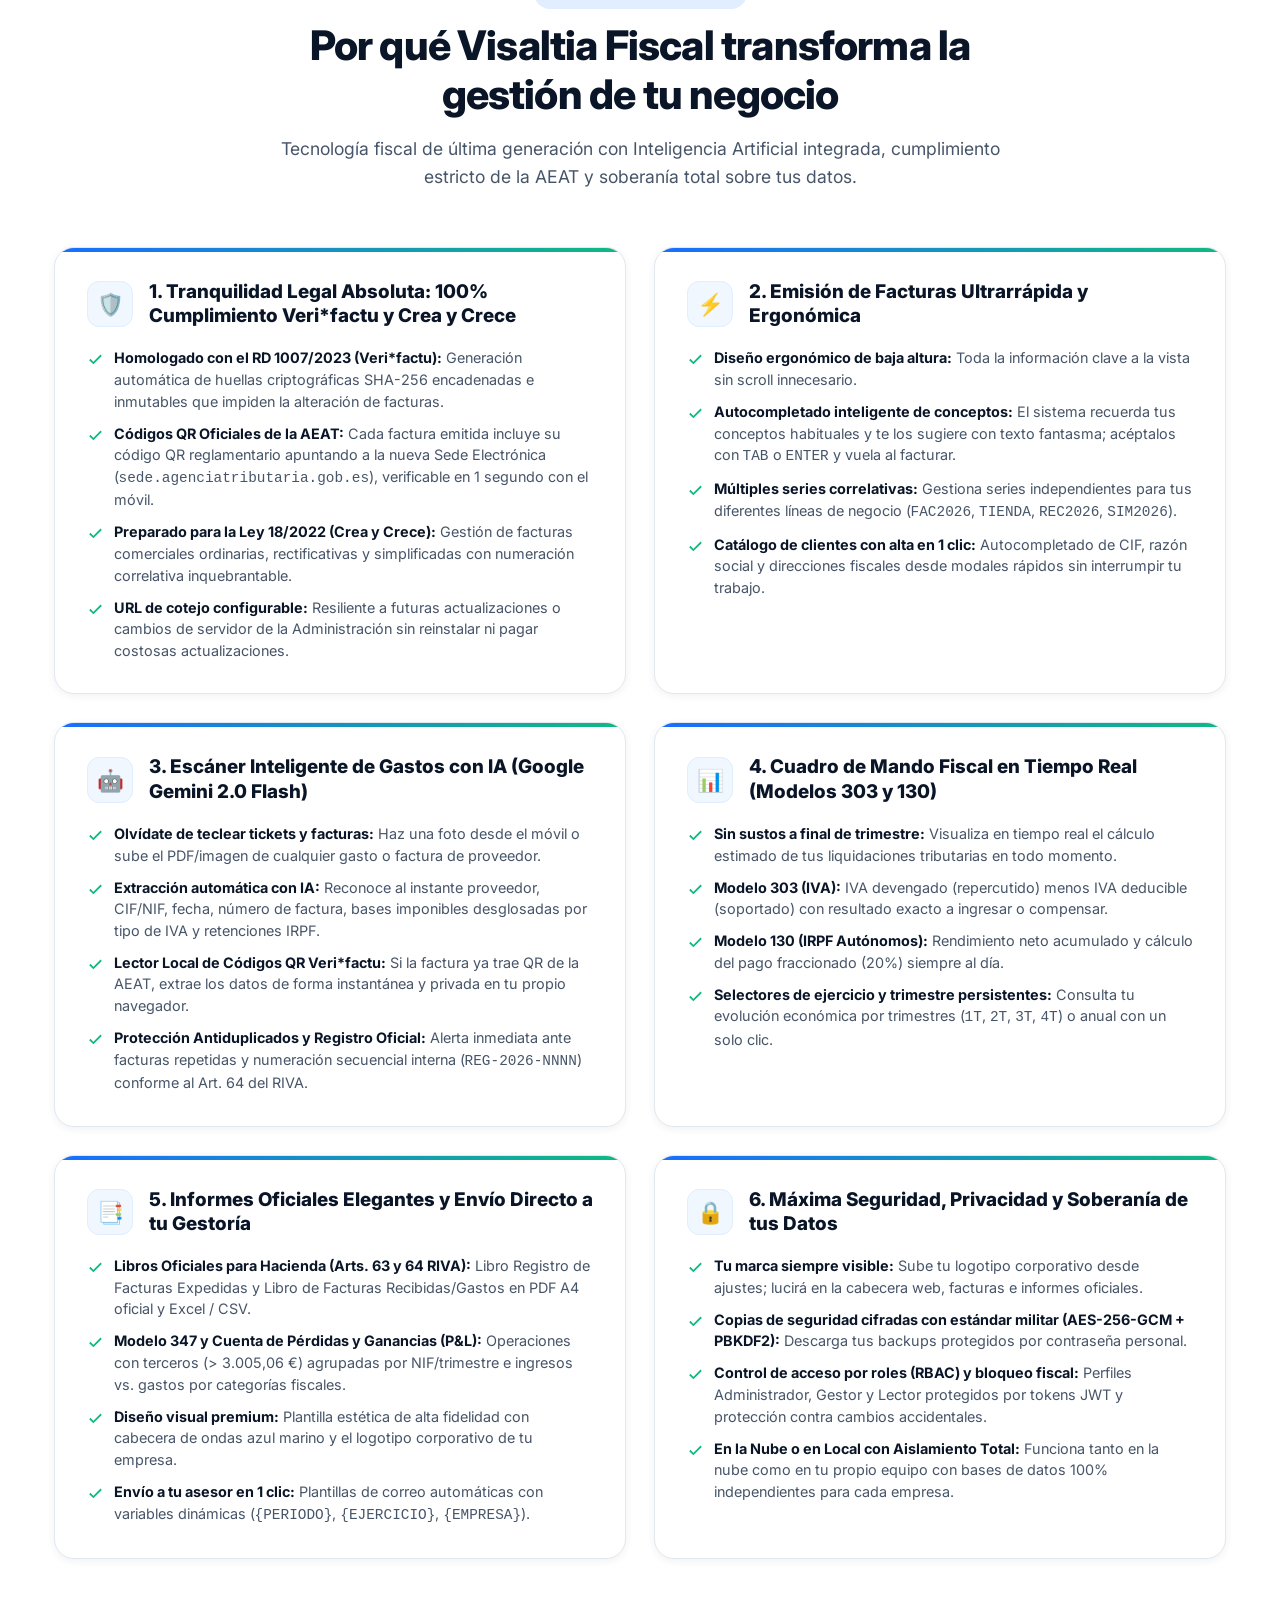
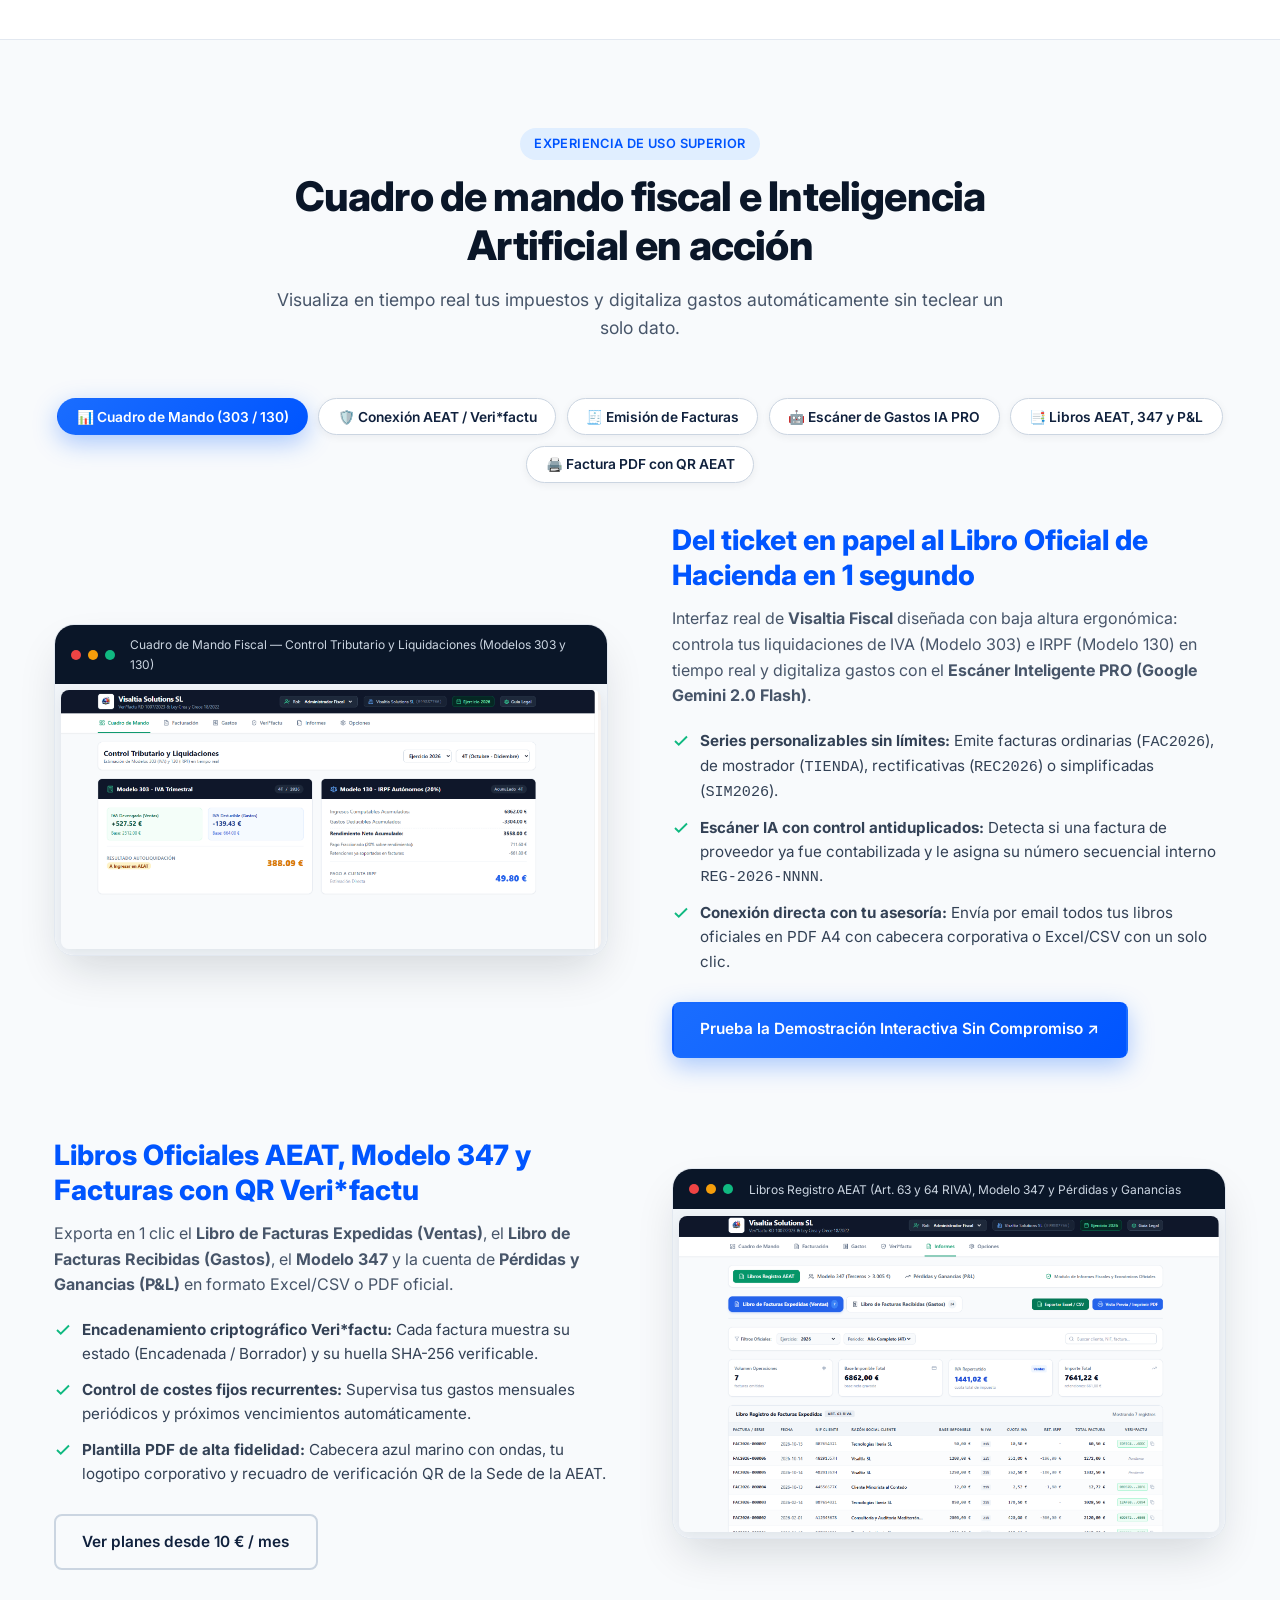
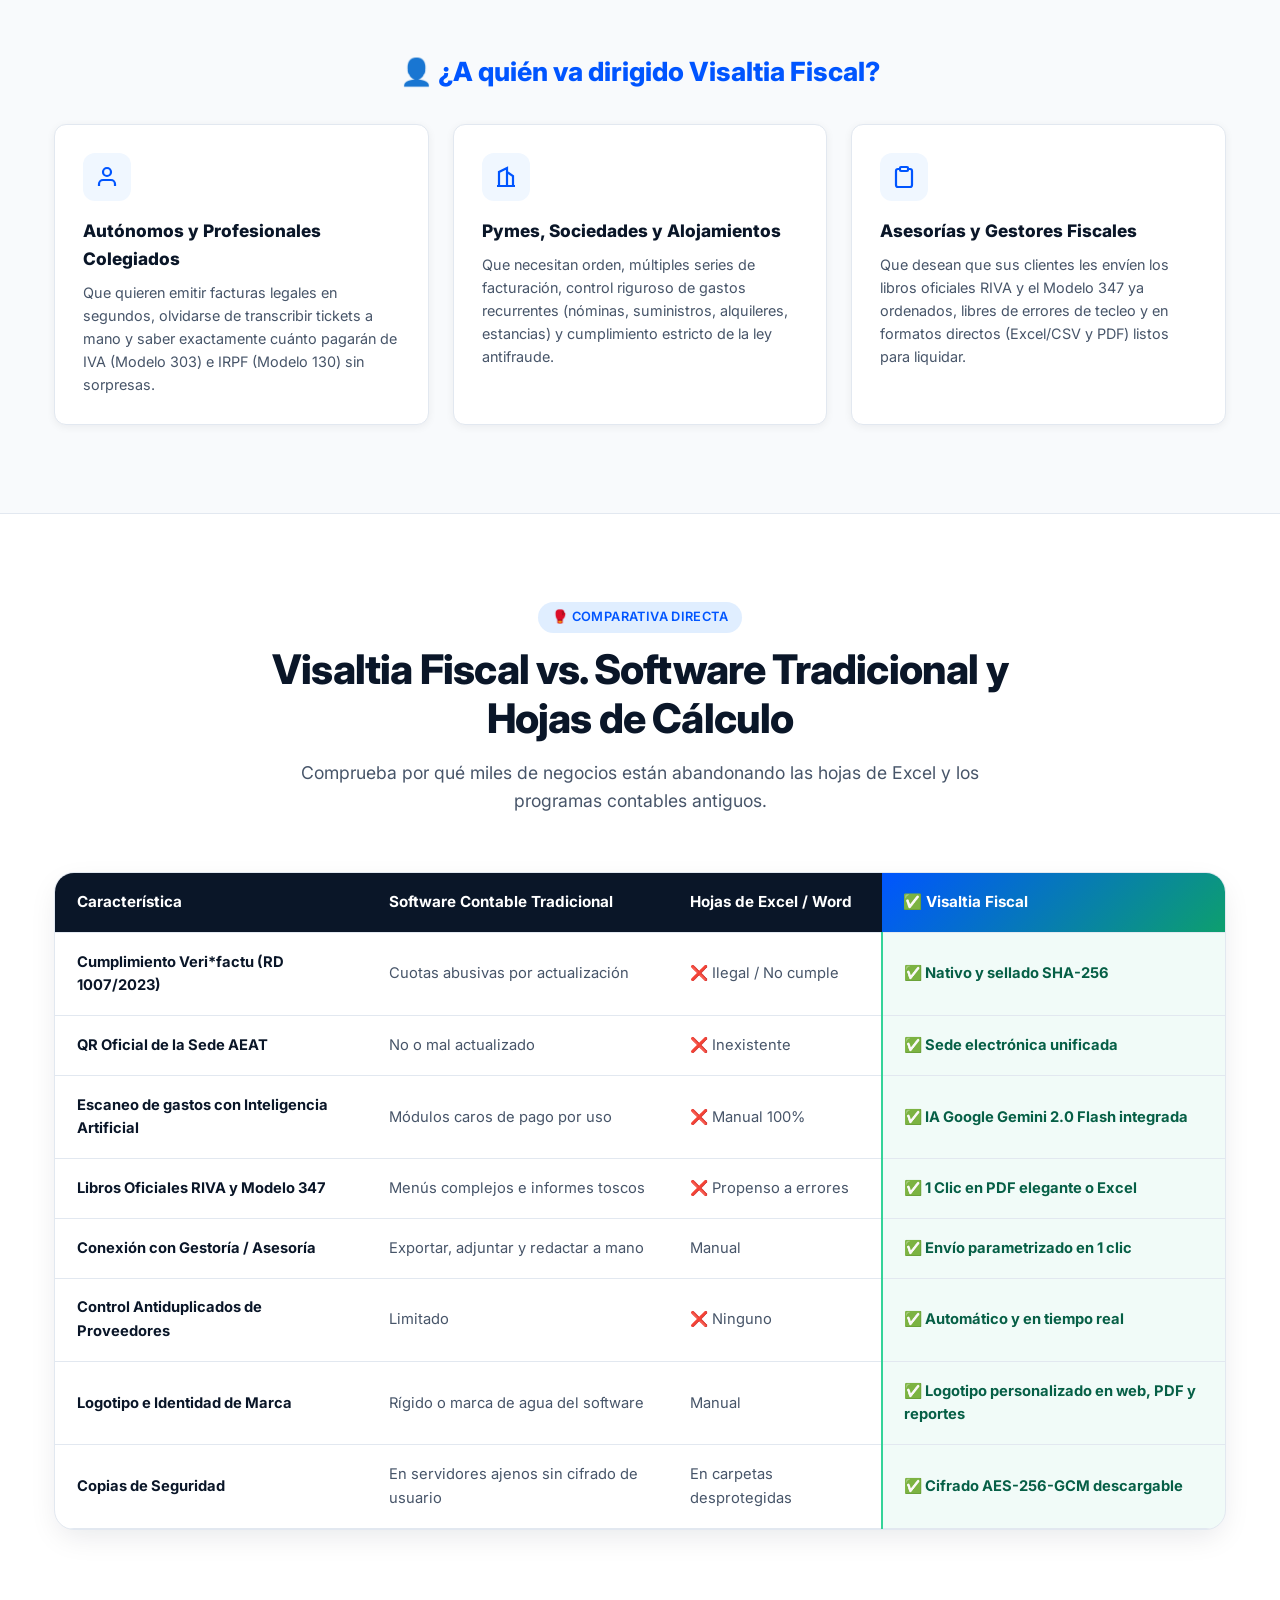
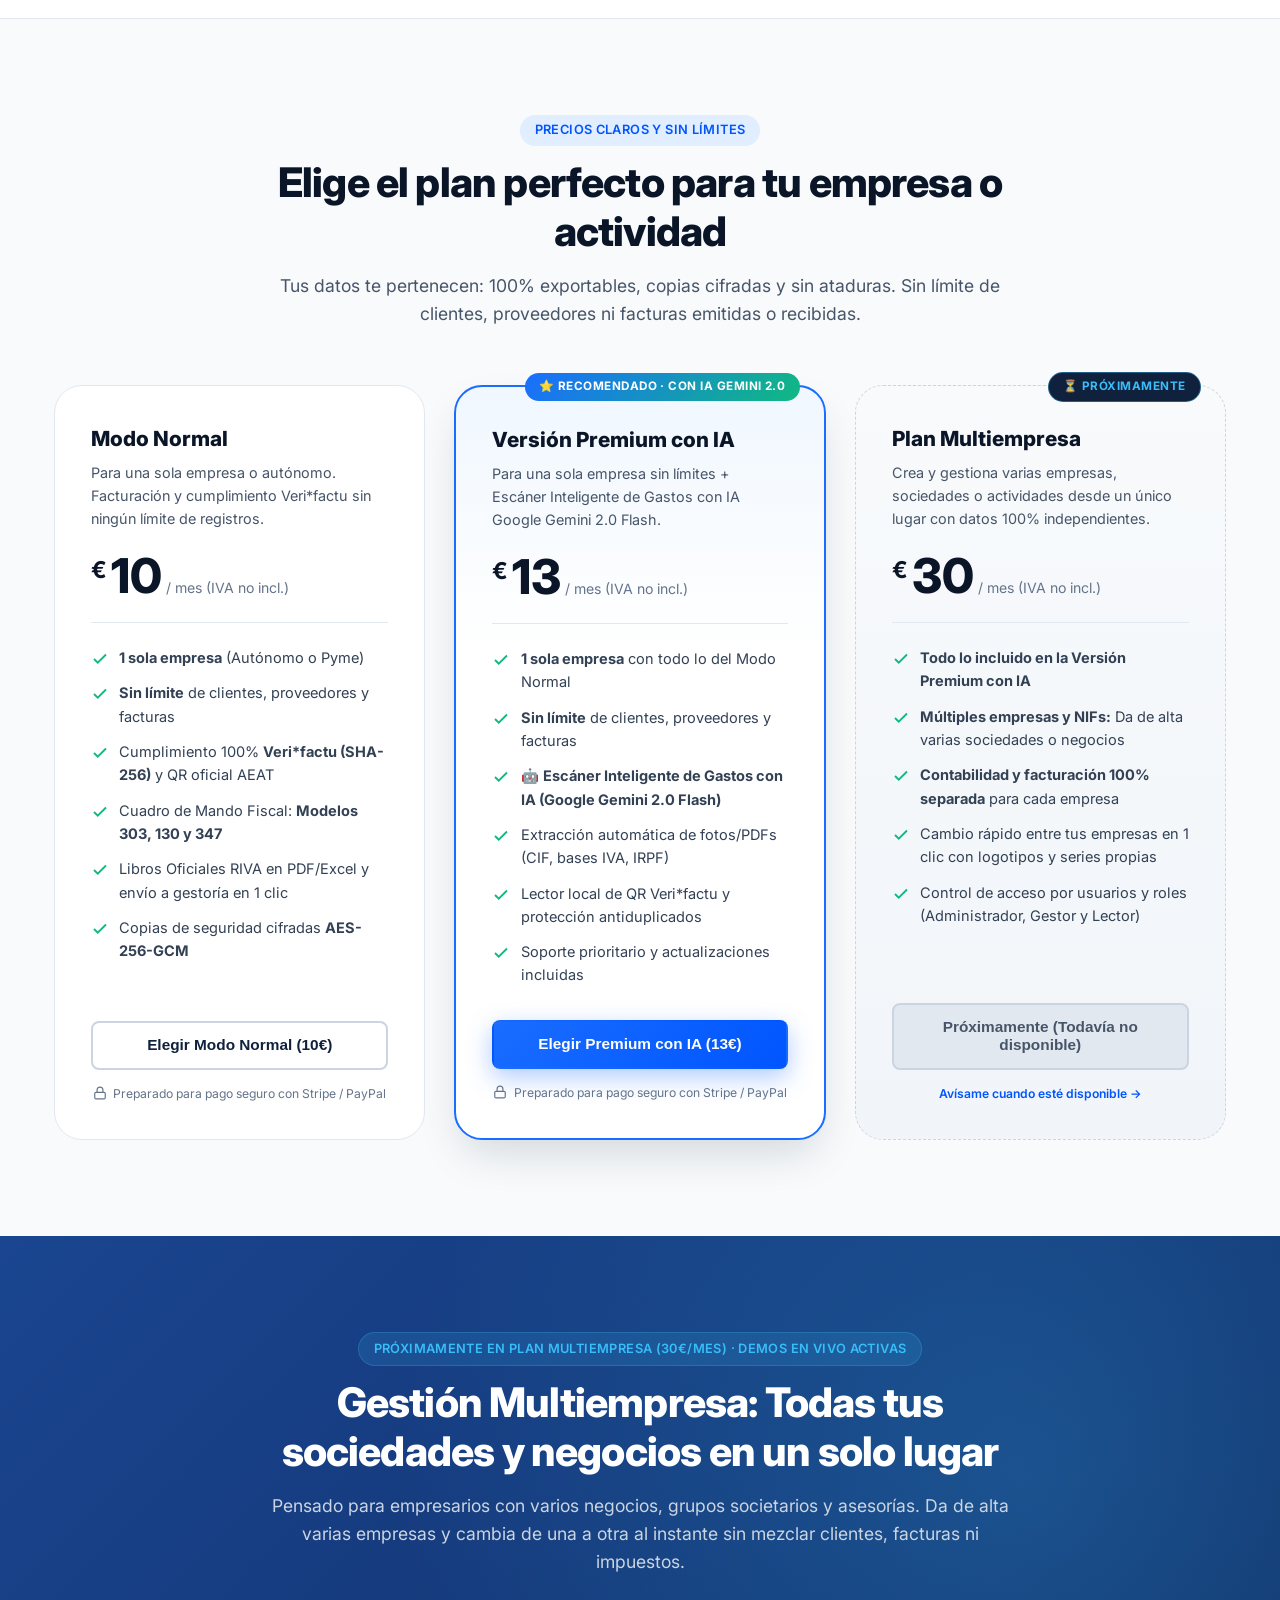
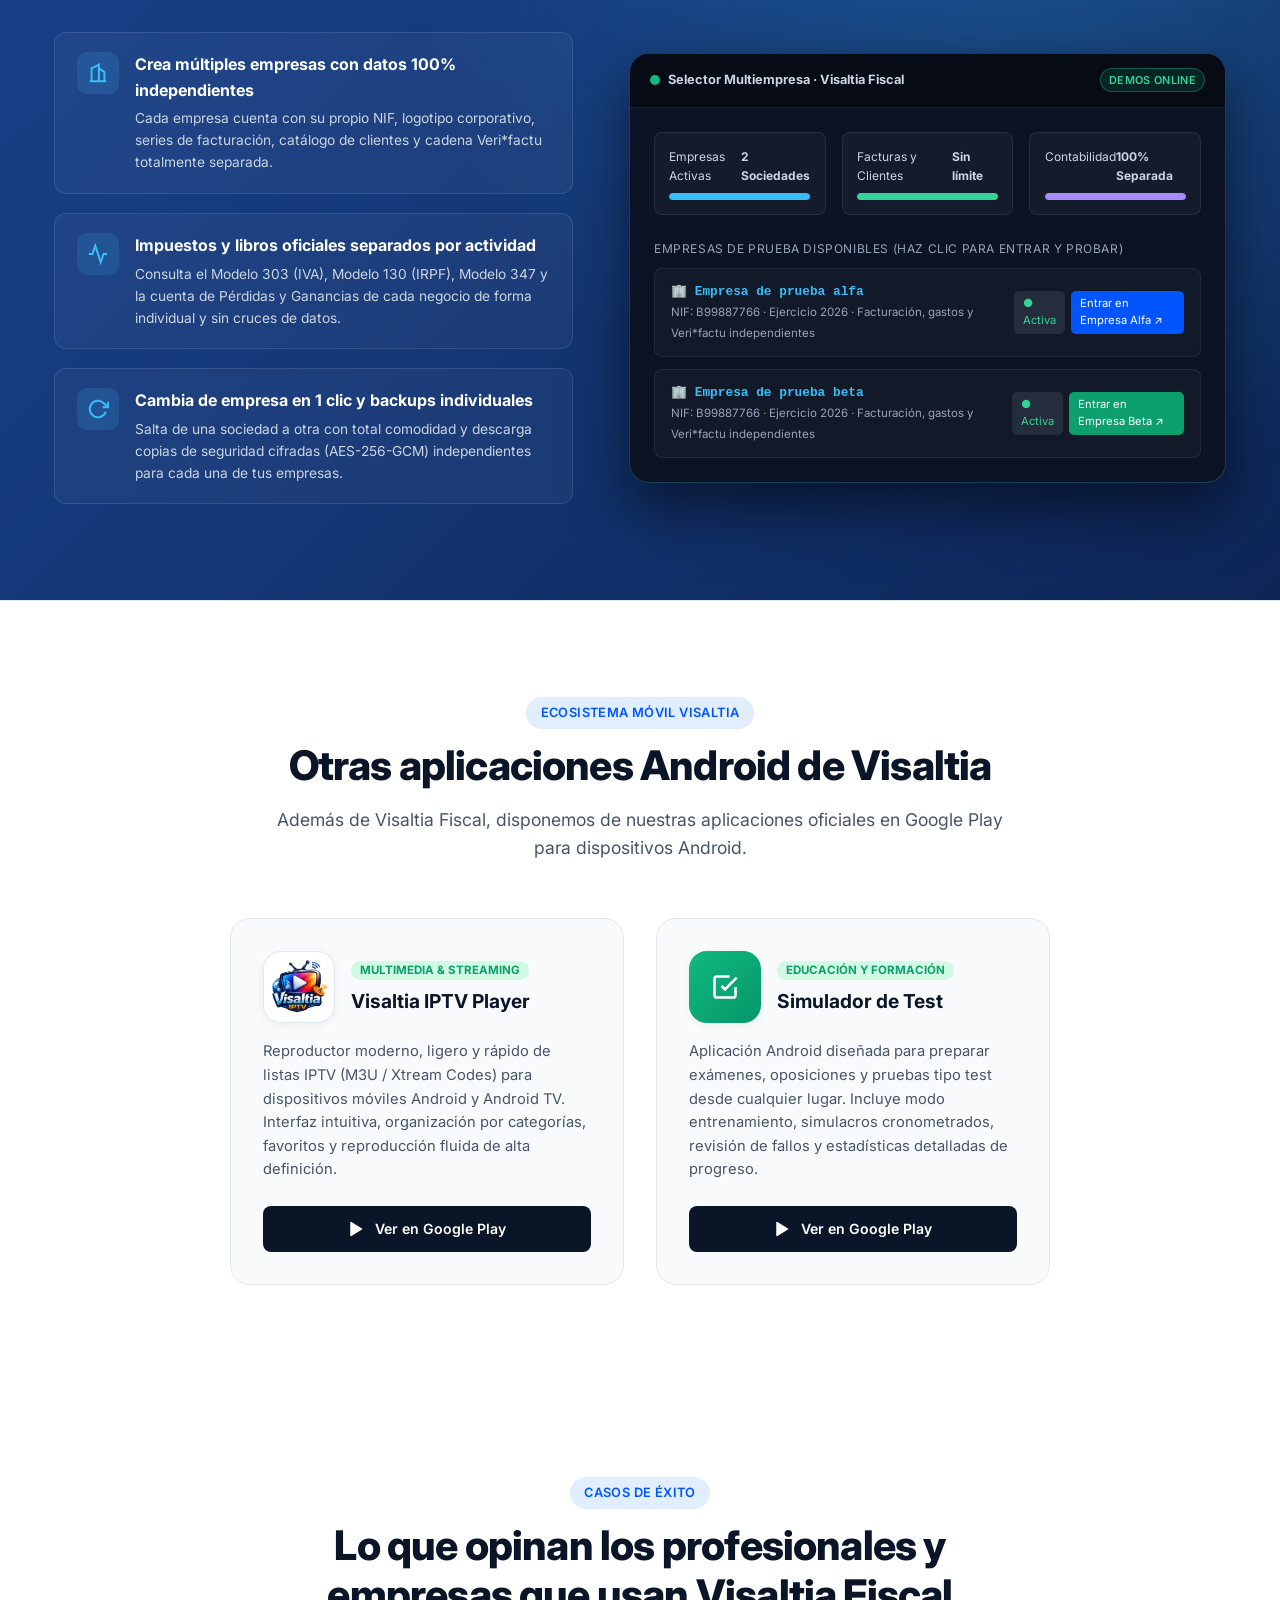
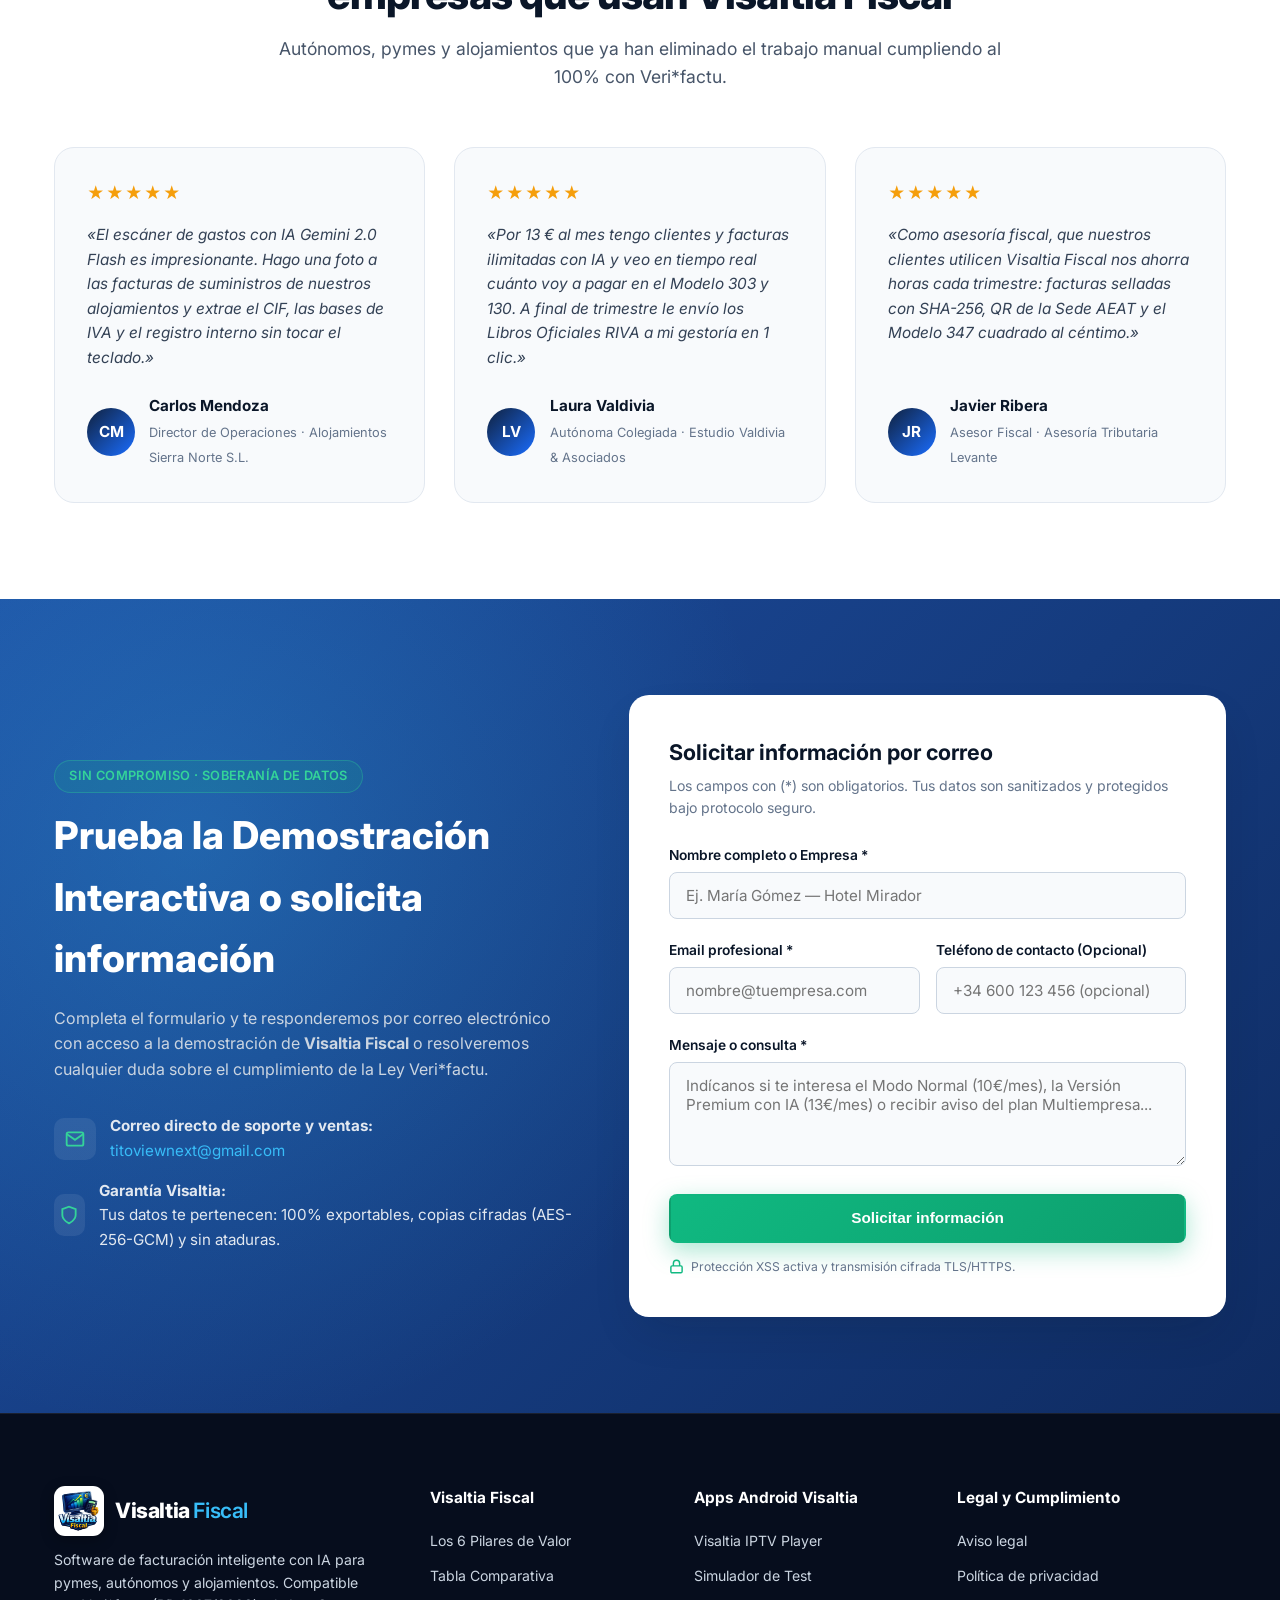
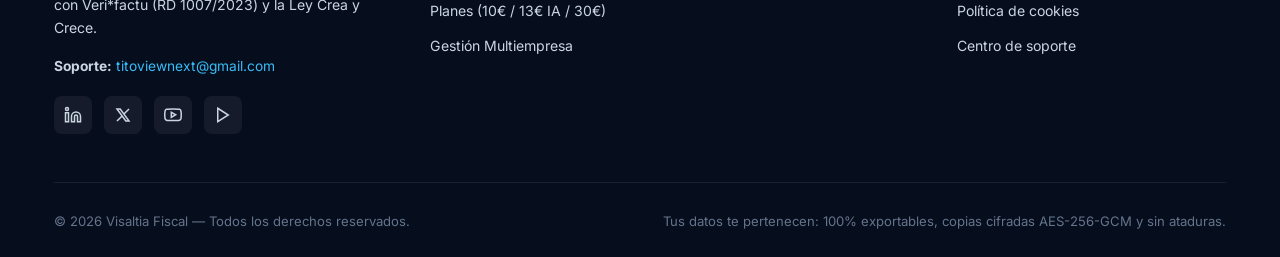
==== commit 7ebcb40f: "Simplificar seccion Multiempresa eliminando tecnicismos de Docker y contenedores" ====
--- a/index.html
+++ b/index.html
@@ -37,7 +37,7 @@
         <a href="#caracteristicas">Capturas</a>
         <a href="#comparativa">Comparativa</a>
         <a href="#precios">Precios</a>
-        <a href="#panel-clouding">Clouding</a>
+        <a href="#multiempresa">Multiempresa</a>
         <a href="#apps-android">Apps Android</a>
         <a href="#contacto">Contacto</a>
       </nav>
@@ -392,7 +392,7 @@
               </li>
               <li>
                 <svg width="17" height="17" viewBox="0 0 24 24" fill="none" stroke="currentColor" stroke-width="2.5"><polyline points="20 6 9 17 4 12"/></svg>
-                <span><strong>Despliegue Multi-Tenant en la Nube o en Local:</strong> Funciona en tu servidor local o en la nube (Clouding.io, Docker) con aislamiento total por empresa.</span>
+                <span><strong>En la Nube o en Local con Aislamiento Total:</strong> Funciona tanto en la nube como en tu propio equipo con bases de datos 100% independientes para cada empresa.</span>
               </li>
             </ul>
           </article>
@@ -766,12 +766,12 @@
             </div>
           </div>
 
-          <!-- 3. MULTIEMPRESA CON GESTIÓN DE CONTENEDORES (30€ / mes - PRÓXIMAMENTE) -->
+          <!-- 3. PLAN MULTIEMPRESA (30€ / mes - PRÓXIMAMENTE) -->
           <div class="pricing-card coming-soon reveal">
             <span class="soon-ribbon">⏳ Próximamente</span>
             <div>
-              <h3 class="plan-name">Multiempresa &amp; Clouding</h3>
-              <p class="plan-desc">Múltiples empresas y NIFs con gestión de contenedores dedicados en Clouding.io (En fase final de lanzamiento).</p>
+              <h3 class="plan-name">Plan Multiempresa</h3>
+              <p class="plan-desc">Crea y gestiona varias empresas, sociedades o actividades desde un único lugar con datos 100% independientes.</p>
 
               <div class="plan-price">
                 <span class="currency">€</span>
@@ -786,19 +786,19 @@
                 </li>
                 <li>
                   <svg width="18" height="18" viewBox="0 0 24 24" fill="none" stroke="currentColor" stroke-width="2.5"><polyline points="20 6 9 17 4 12"/></svg>
-                  <span><strong>Multiempresa:</strong> Gestión de múltiples sociedades y NIFs</span>
-                </li>
-                <li>
-                  <svg width="18" height="18" viewBox="0 0 24 24" fill="none" stroke="currentColor" stroke-width="2.5"><polyline points="20 6 9 17 4 12"/></svg>
-                  <span><strong>Gestión con contenedores Docker</strong> aislados en Clouding.io</span>
-                </li>
-                <li>
-                  <svg width="18" height="18" viewBox="0 0 24 24" fill="none" stroke="currentColor" stroke-width="2.5"><polyline points="20 6 9 17 4 12"/></svg>
-                  <span>Panel privado de administración (CPU, RAM, Disco, Reinicios)</span>
-                </li>
-                <li>
-                  <svg width="18" height="18" viewBox="0 0 24 24" fill="none" stroke="currentColor" stroke-width="2.5"><polyline points="20 6 9 17 4 12"/></svg>
-                  <span>Control de acceso por roles (RBAC) con tokens JWT</span>
+                  <span><strong>Múltiples empresas y NIFs:</strong> Da de alta varias sociedades o negocios</span>
+                </li>
+                <li>
+                  <svg width="18" height="18" viewBox="0 0 24 24" fill="none" stroke="currentColor" stroke-width="2.5"><polyline points="20 6 9 17 4 12"/></svg>
+                  <span><strong>Contabilidad y facturación 100% separada</strong> para cada empresa</span>
+                </li>
+                <li>
+                  <svg width="18" height="18" viewBox="0 0 24 24" fill="none" stroke="currentColor" stroke-width="2.5"><polyline points="20 6 9 17 4 12"/></svg>
+                  <span>Cambio rápido entre tus empresas en 1 clic con logotipos y series propias</span>
+                </li>
+                <li>
+                  <svg width="18" height="18" viewBox="0 0 24 24" fill="none" stroke="currentColor" stroke-width="2.5"><polyline points="20 6 9 17 4 12"/></svg>
+                  <span>Control de acceso por usuarios y roles (Administrador, Gestor y Lector)</span>
                 </li>
               </ul>
             </div>
@@ -823,28 +823,28 @@
     </section>
 
     <!-- ====================================================================
-         PANEL DE ADMINISTRACIÓN (VERSIÓN FUTURA — DOCKER & CLOUDING.IO)
+         GESTIÓN MULTIEMPRESA (CREA Y GESTIONA VARIAS EMPRESAS SIN COMPLICACIONES)
          ==================================================================== -->
-    <section class="admin-panel-section" id="panel-clouding">
+    <section class="admin-panel-section" id="multiempresa">
       <div class="container">
         <div class="section-header reveal">
           <span class="badge badge-dark">Próximamente en Plan Multiempresa (30€/mes) · Demos en Vivo Activas</span>
-          <h2 class="section-title">Panel Privado de Orquestación Docker en Clouding.io</h2>
+          <h2 class="section-title">Gestión Multiempresa: Todas tus sociedades y negocios en un solo lugar</h2>
           <p class="section-subtitle">
-            Orientado a administradores, asesorías y grupos empresariales que requieren aislamiento Multi-Tenant en contenedores propios. Puedes probar los dos contenedores de demostración reales ahora mismo.
+            Pensado para empresarios con varios negocios, grupos societarios y asesorías. Da de alta varias empresas y cambia de una a otra al instante sin mezclar clientes, facturas ni impuestos.
           </p>
         </div>
 
         <div class="admin-grid">
-          <!-- Explicación técnica -->
+          <!-- Ventajas para el usuario de negocio -->
           <div class="admin-spec-list reveal">
             <div class="admin-spec-item">
               <div class="admin-spec-icon">
-                <svg width="22" height="22" viewBox="0 0 24 24" fill="none" stroke="currentColor" stroke-width="2.2"><path d="M21 16V8a2 2 0 0 0-1-1.73l-7-4a2 2 0 0 0-2 0l-7 4A2 2 0 0 0 3 8v8a2 2 0 0 0 1 1.73l7 4a2 2 0 0 0 2 0l7-4A2 2 0 0 0 21 16z"/></svg>
+                <svg width="22" height="22" viewBox="0 0 24 24" fill="none" stroke="currentColor" stroke-width="2.2"><path d="M3 21h18M5 21V7l8-4v18M19 21V11l-6-4"/></svg>
               </div>
               <div>
-                <h4>Contenedores Docker dedicados por cliente</h4>
-                <p>Despliegue Multi-Tenant con aislamiento total de datos por empresa y copias cifradas con estándar militar AES-256-GCM + PBKDF2.</p>
+                <h4>Crea múltiples empresas con datos 100% independientes</h4>
+                <p>Cada empresa cuenta con su propio NIF, logotipo corporativo, series de facturación, catálogo de clientes y cadena Veri*factu totalmente separada.</p>
               </div>
             </div>
 
@@ -853,8 +853,8 @@
                 <svg width="22" height="22" viewBox="0 0 24 24" fill="none" stroke="currentColor" stroke-width="2.2"><polyline points="22 12 18 12 15 21 9 3 6 12 2 12"/></svg>
               </div>
               <div>
-                <h4>Monitorización de recursos (CPU, RAM y Disco)</h4>
-                <p>Supervisión en tiempo real del estado de cada contenedor, consumo de recursos y control de versiones de Visaltia Fiscal.</p>
+                <h4>Impuestos y libros oficiales separados por actividad</h4>
+                <p>Consulta el Modelo 303 (IVA), Modelo 130 (IRPF), Modelo 347 y la cuenta de Pérdidas y Ganancias de cada negocio de forma individual y sin cruces de datos.</p>
               </div>
             </div>
 
@@ -863,18 +863,18 @@
                 <svg width="22" height="22" viewBox="0 0 24 24" fill="none" stroke="currentColor" stroke-width="2.2"><polyline points="23 4 23 10 17 10"/><path d="M20.49 15a9 9 0 1 1-2.12-9.36L23 10"/></svg>
               </div>
               <div>
-                <h4>Reinicio, despliegue e integración futura con API Clouding.io</h4>
-                <p>Control directo de contenedores mediante API para reinicios seguros, snapshots y actualizaciones sin interrupción de servicio.</p>
-              </div>
-            </div>
-          </div>
-
-          <!-- Mockup visual del Panel de Administración con enlaces a los servidores de prueba -->
-          <div class="docker-console reveal" aria-label="Panel de contenedores en Clouding.io con acceso directo a demos">
+                <h4>Cambia de empresa en 1 clic y backups individuales</h4>
+                <p>Salta de una sociedad a otra con total comodidad y descarga copias de seguridad cifradas (AES-256-GCM) independientes para cada una de tus empresas.</p>
+              </div>
+            </div>
+          </div>
+
+          <!-- Selector visual de empresas con acceso directo a las dos empresas de prueba en vivo -->
+          <div class="docker-console reveal" aria-label="Selector Multiempresa con acceso directo a las empresas de prueba">
             <div class="docker-header">
               <div style="display:flex; align-items:center; gap:8px;">
                 <span class="mockup-dot green"></span>
-                <strong>Visaltia Cloud Orchestrator · Clouding.io (200.234.232.41)</strong>
+                <strong>Selector Multiempresa · Visaltia Fiscal</strong>
               </div>
               <span class="badge badge-fiscal" style="font-size:0.68rem; padding:0.15rem 0.5rem;">Demos Online</span>
             </div>
@@ -883,51 +883,51 @@
               <div class="telemetry-bars">
                 <div class="telemetry-box">
                   <div class="telemetry-label">
-                    <span>vCPU Cluster</span>
-                    <strong>34%</strong>
+                    <span>Empresas Activas</span>
+                    <strong>2 Sociedades</strong>
                   </div>
-                  <div class="progress-track"><div class="progress-fill fill-cpu"></div></div>
+                  <div class="progress-track"><div class="progress-fill fill-cpu" style="width:100%;"></div></div>
                 </div>
                 <div class="telemetry-box">
                   <div class="telemetry-label">
-                    <span>RAM DDR4 ECC</span>
-                    <strong>4.6 / 8 GB</strong>
+                    <span>Facturas y Clientes</span>
+                    <strong>Sin límite</strong>
                   </div>
-                  <div class="progress-track"><div class="progress-fill fill-ram"></div></div>
+                  <div class="progress-track"><div class="progress-fill fill-ram" style="width:100%;"></div></div>
                 </div>
                 <div class="telemetry-box">
                   <div class="telemetry-label">
-                    <span>Disco NVMe</span>
-                    <strong>41%</strong>
+                    <span>Contabilidad</span>
+                    <strong>100% Separada</strong>
                   </div>
-                  <div class="progress-track"><div class="progress-fill fill-disk"></div></div>
+                  <div class="progress-track"><div class="progress-fill fill-disk" style="width:100%;"></div></div>
                 </div>
               </div>
 
               <div style="font-size:0.75rem; color:#94a3b8; margin-bottom:0.6rem; text-transform:uppercase; letter-spacing:0.05em;">
-                Contenedores de Prueba Activos (/opt/visaltia)
+                Empresas de Prueba Disponibles (Haz clic para entrar y probar)
               </div>
 
               <div class="container-list">
                 <div class="container-row">
                   <div>
-                    <div class="container-name">Empresa de prueba alfa · visaltia-tenant-alfa</div>
-                    <span style="font-size:0.72rem; color:#94a3b8;">ID: b3f9c8e02114 · https://alfa.200-234-232-41.sslip.io · Veri*factu</span>
+                    <div class="container-name">🏢 Empresa de prueba alfa</div>
+                    <span style="font-size:0.72rem; color:#94a3b8;">NIF: B99887766 · Ejercicio 2026 · Facturación, gastos y Veri*factu independientes</span>
                   </div>
                   <div class="container-actions">
-                    <span class="chip-action" style="color:#34d399;">● Healthy</span>
-                    <a href="https://alfa.200-234-232-41.sslip.io" target="_blank" rel="noopener noreferrer" class="chip-action" style="background:var(--electric-600); color:#fff; text-decoration:none;">Probar Alfa (HTTPS) ↗</a>
+                    <span class="chip-action" style="color:#34d399;">● Activa</span>
+                    <a href="https://alfa.200-234-232-41.sslip.io" target="_blank" rel="noopener noreferrer" class="chip-action" style="background:var(--electric-600); color:#fff; text-decoration:none;">Entrar en Empresa Alfa ↗</a>
                   </div>
                 </div>
 
                 <div class="container-row">
                   <div>
-                    <div class="container-name">Empresa de prueba beta · visaltia-tenant-beta</div>
-                    <span style="font-size:0.72rem; color:#94a3b8;">ID: 95d5bd37fbd3 · https://beta.200-234-232-41.sslip.io · Veri*factu</span>
+                    <div class="container-name">🏢 Empresa de prueba beta</div>
+                    <span style="font-size:0.72rem; color:#94a3b8;">NIF: B99887766 · Ejercicio 2026 · Facturación, gastos y Veri*factu independientes</span>
                   </div>
                   <div class="container-actions">
-                    <span class="chip-action" style="color:#34d399;">● Healthy</span>
-                    <a href="https://beta.200-234-232-41.sslip.io" target="_blank" rel="noopener noreferrer" class="chip-action" style="background:var(--fiscal-600); color:#fff; text-decoration:none;">Probar Beta (HTTPS) ↗</a>
+                    <span class="chip-action" style="color:#34d399;">● Activa</span>
+                    <a href="https://beta.200-234-232-41.sslip.io" target="_blank" rel="noopener noreferrer" class="chip-action" style="background:var(--fiscal-600); color:#fff; text-decoration:none;">Entrar en Empresa Beta ↗</a>
                   </div>
                 </div>
               </div>
@@ -1233,7 +1233,7 @@
             <li><a href="#pilares">Los 6 Pilares de Valor</a></li>
             <li><a href="#comparativa">Tabla Comparativa</a></li>
             <li><a href="#precios">Planes (10€ / 13€ IA / 30€)</a></li>
-            <li><a href="#panel-clouding">Contenedores Clouding</a></li>
+            <li><a href="#multiempresa">Gestión Multiempresa</a></li>
           </ul>
         </div>
 
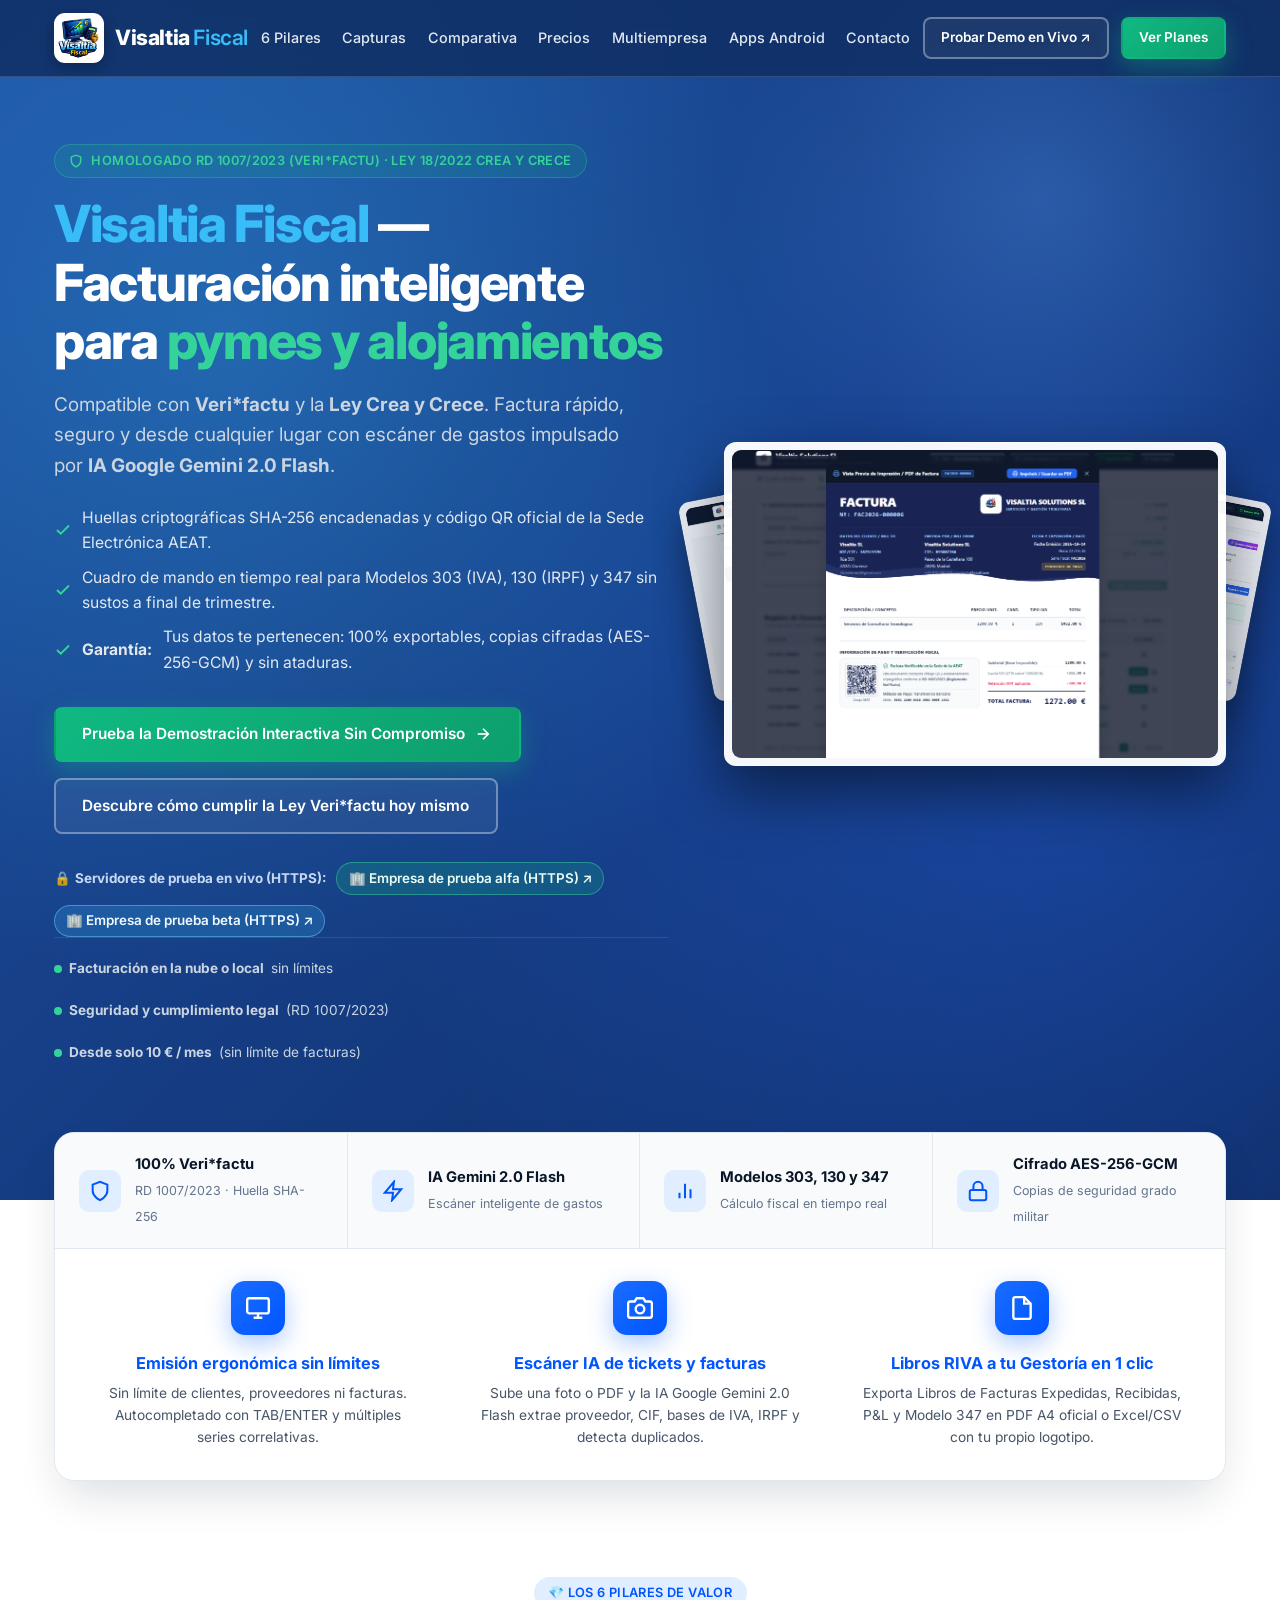
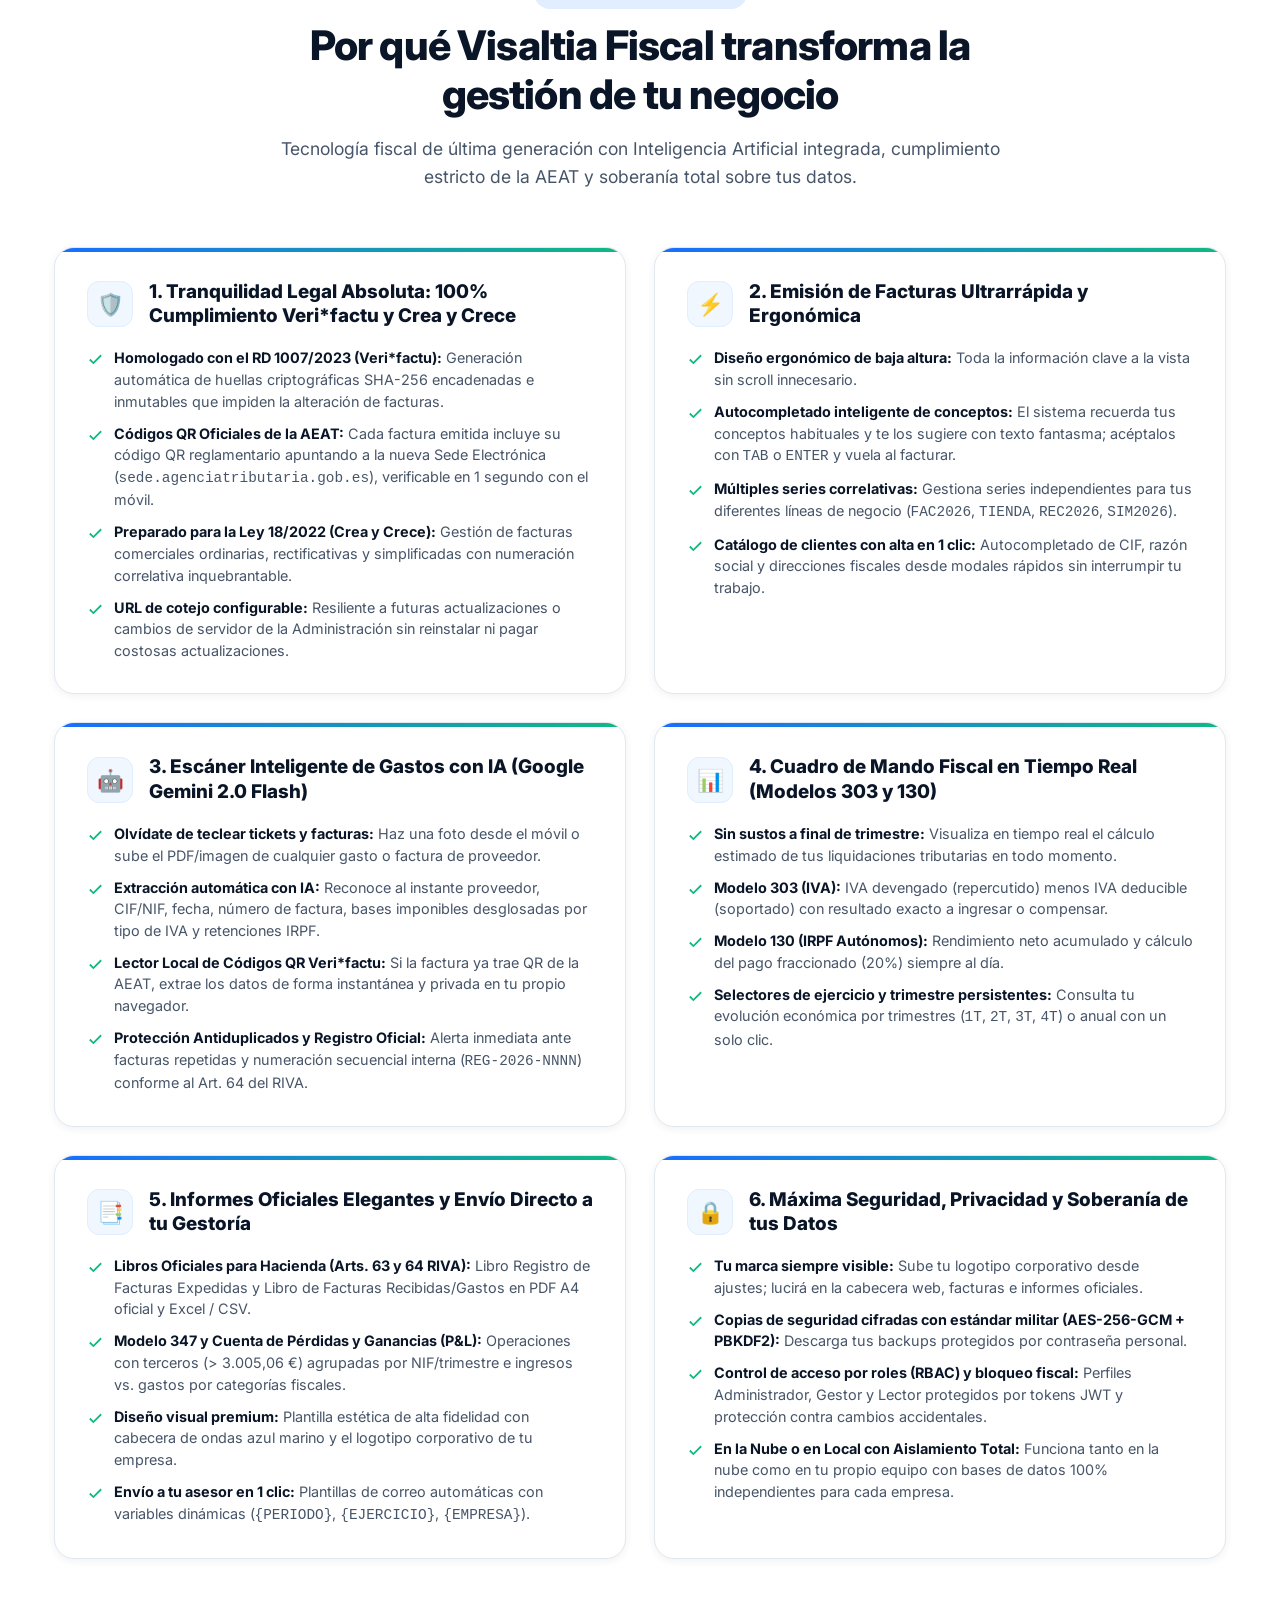
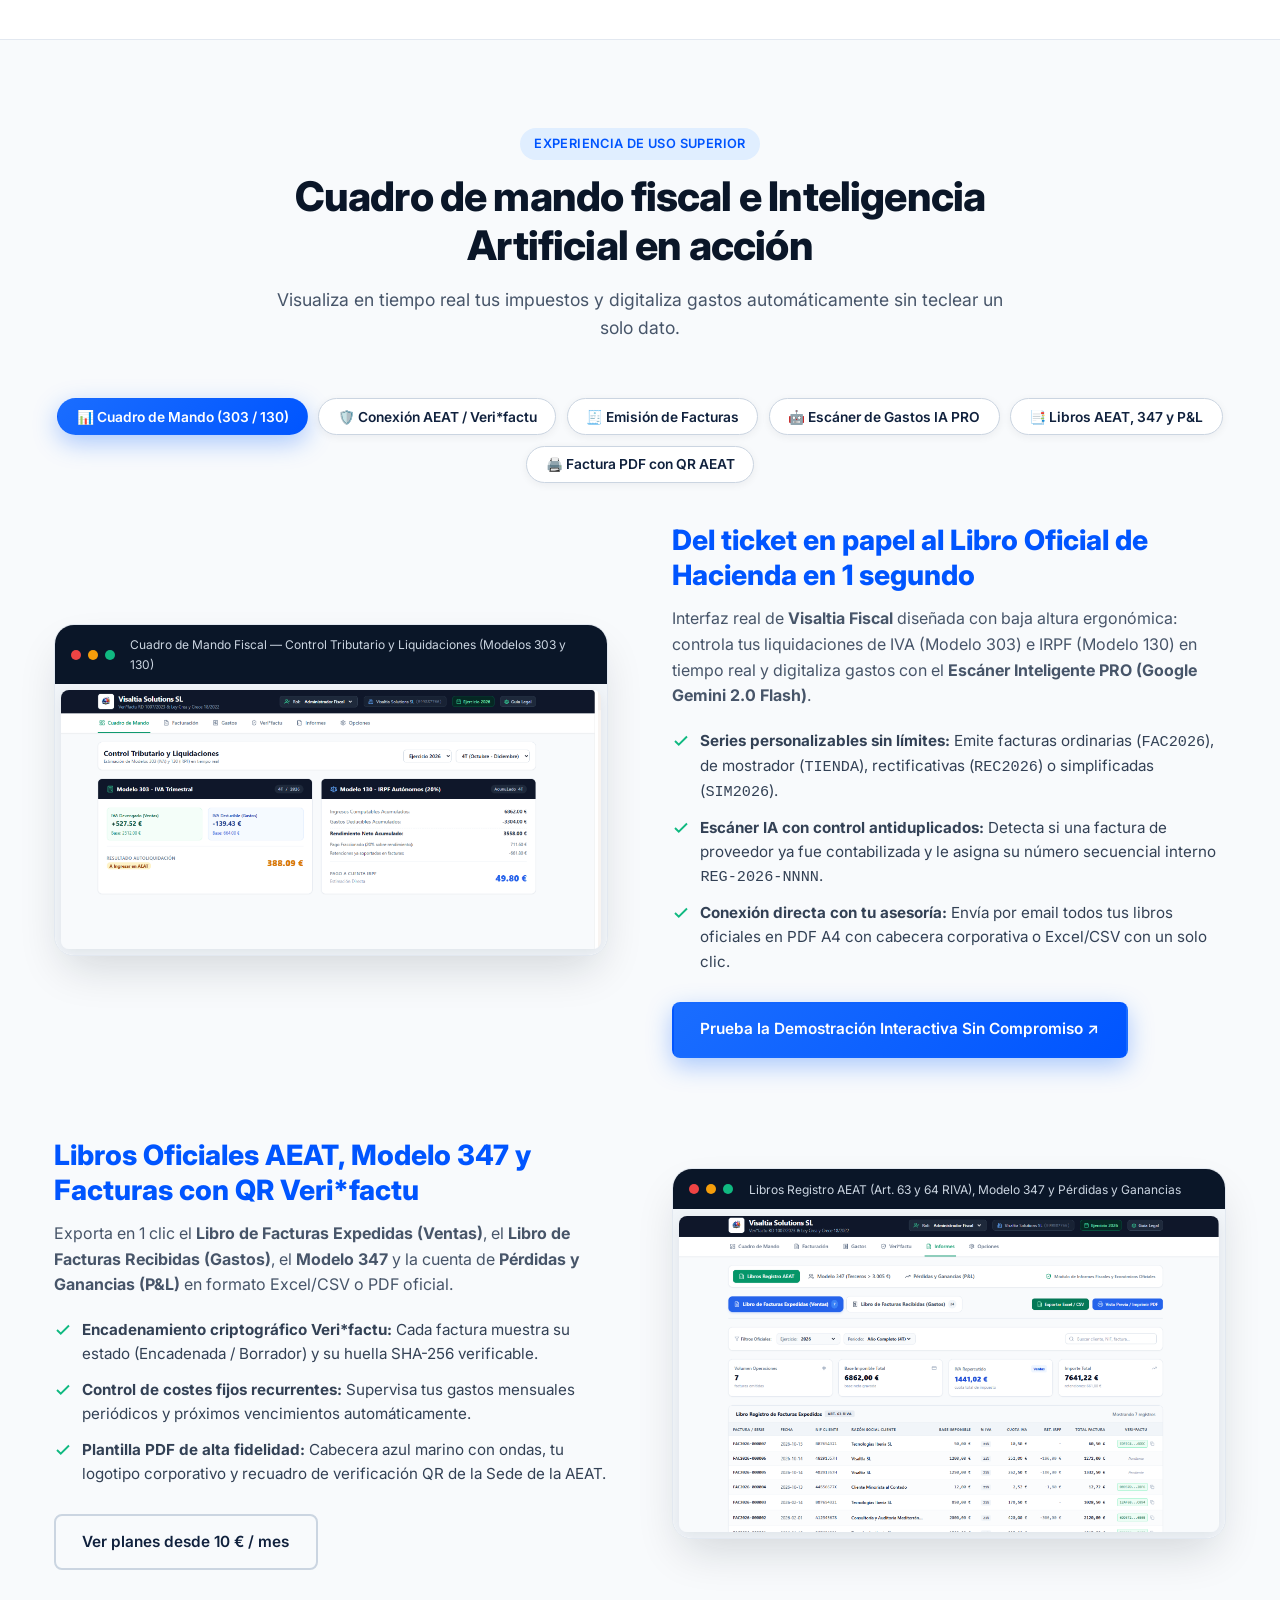
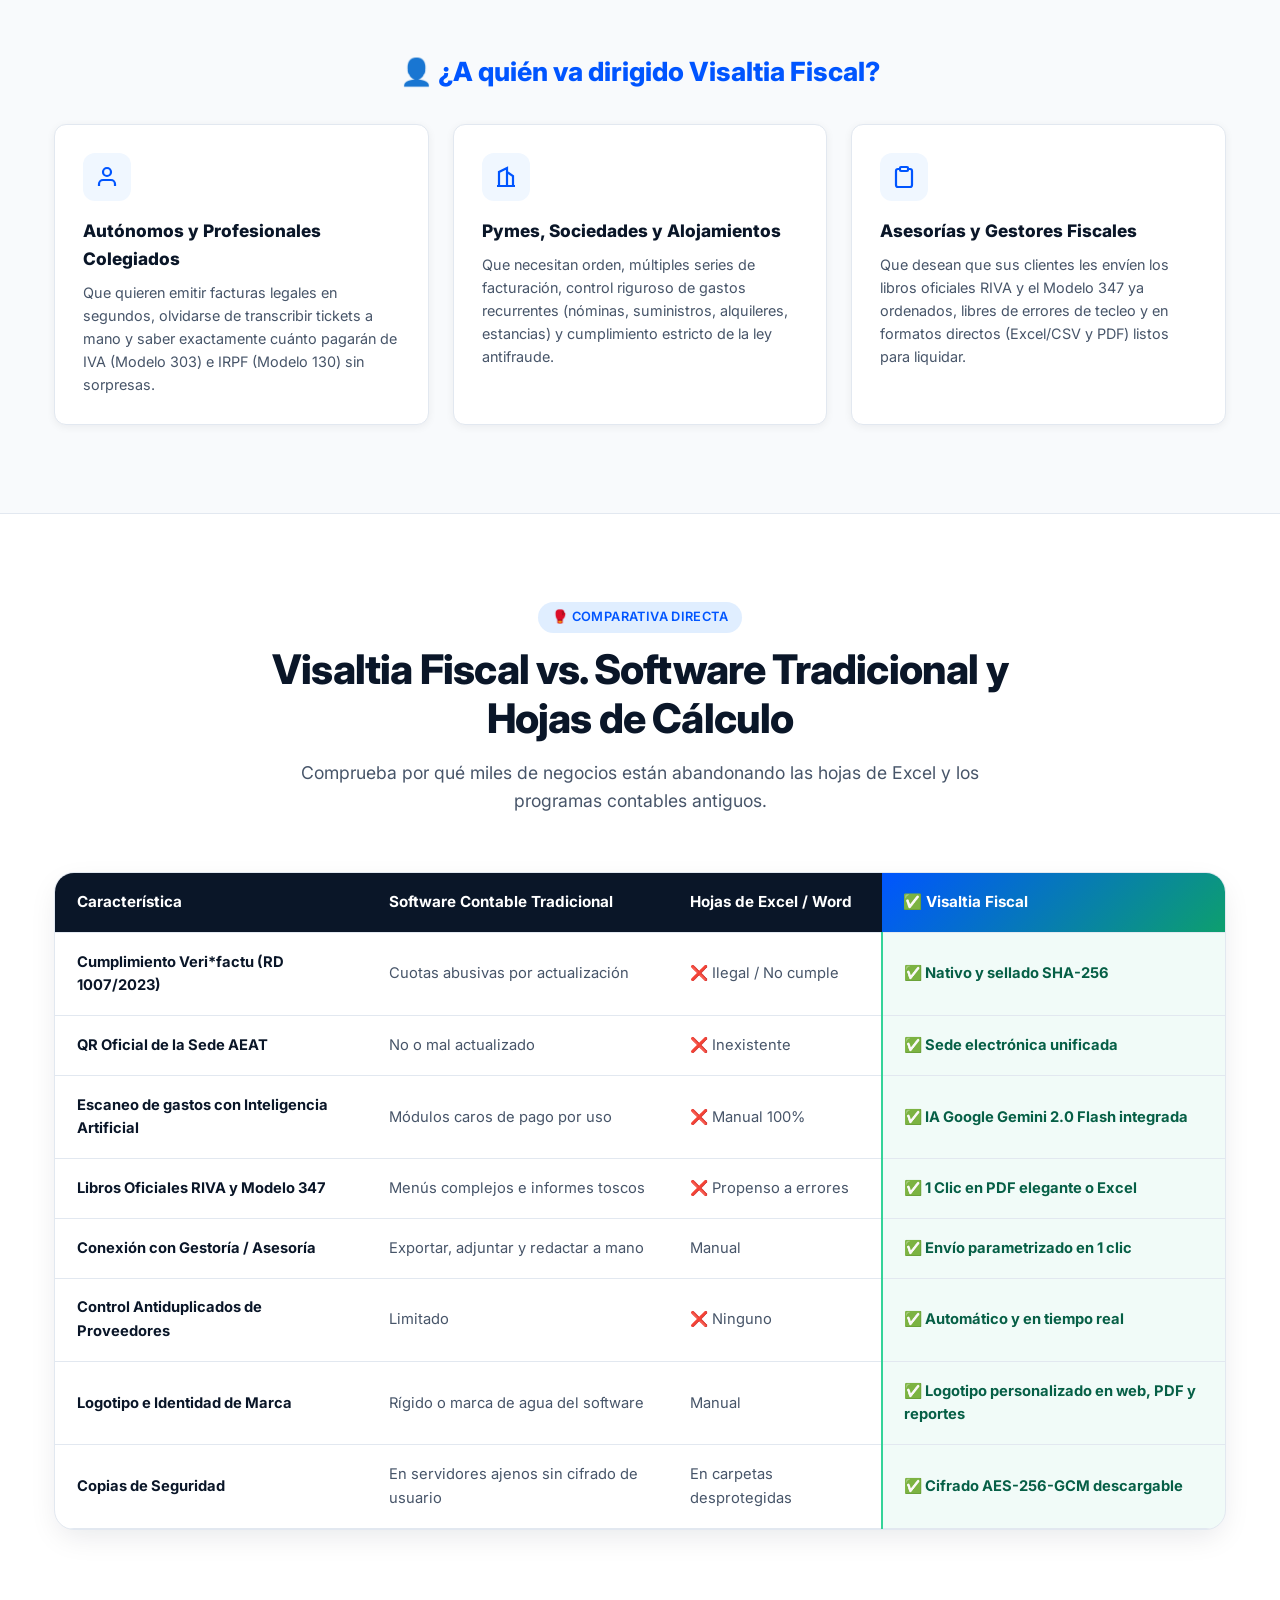
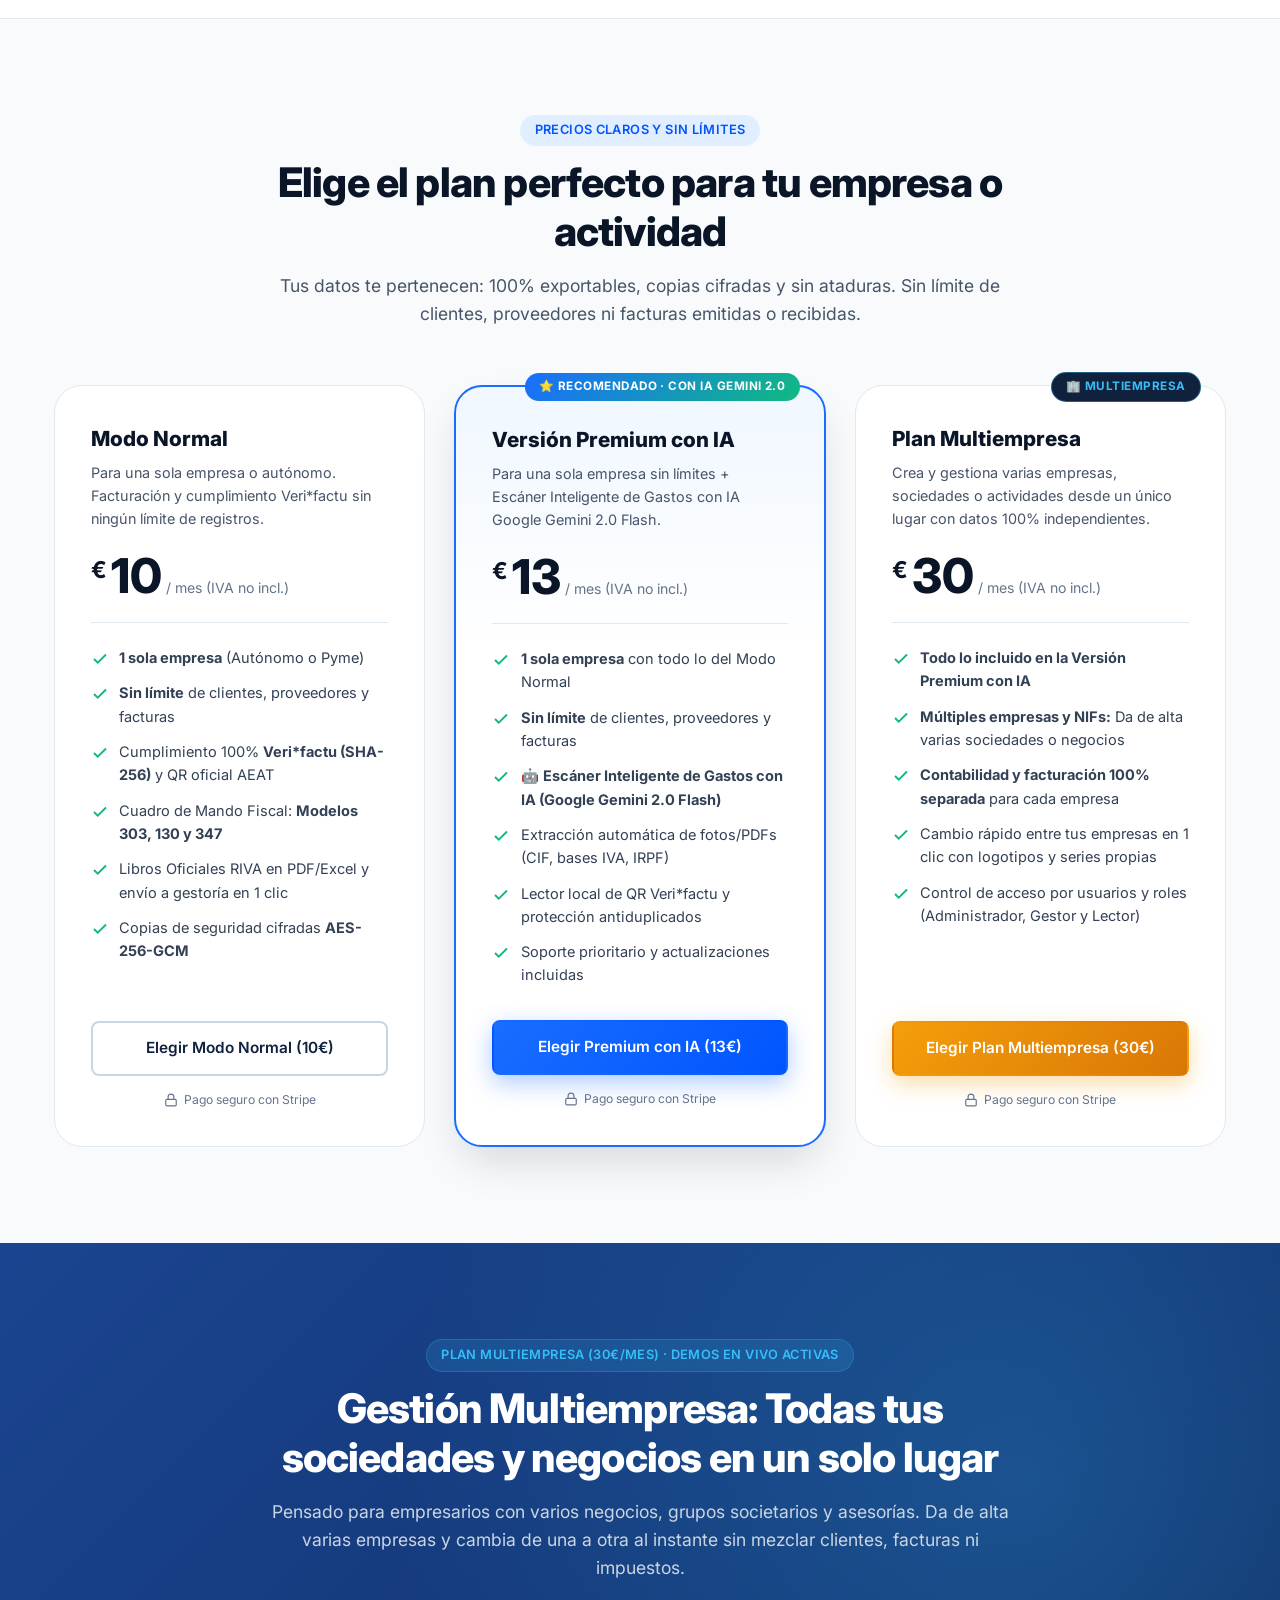
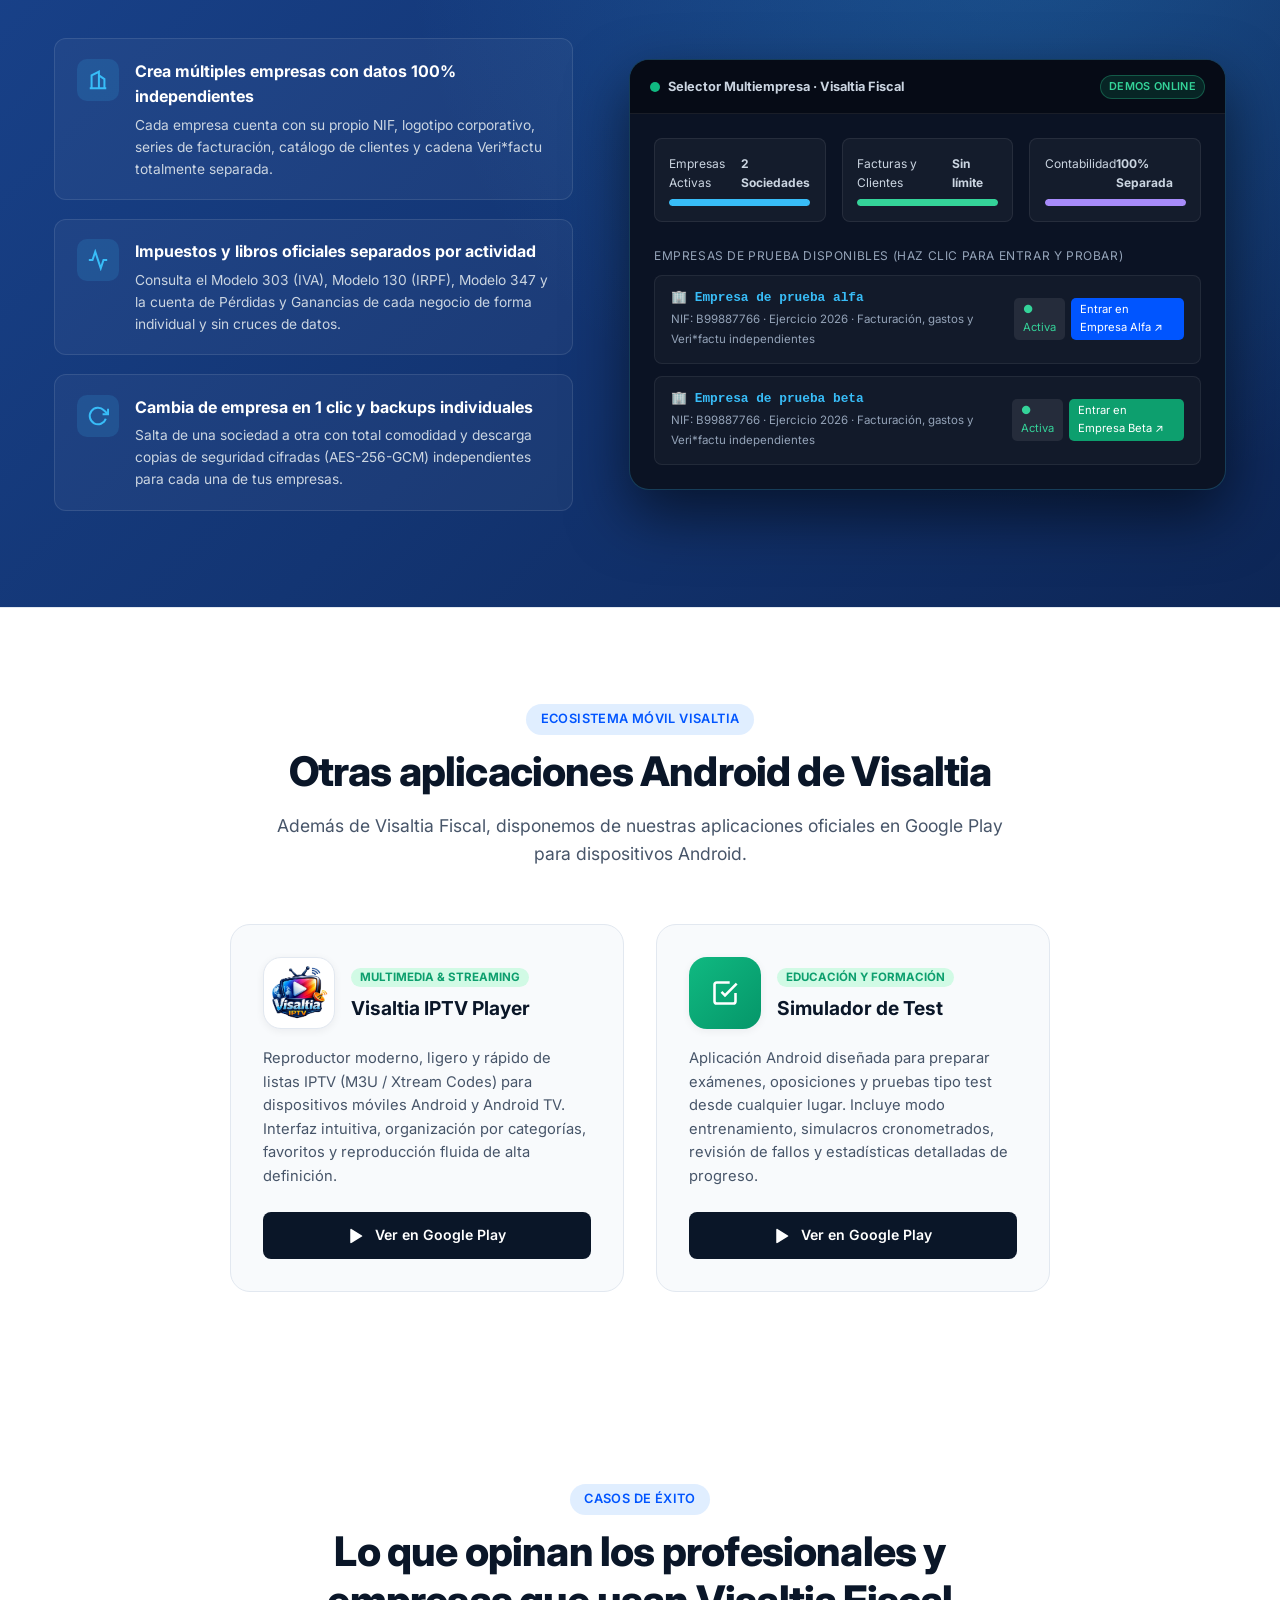
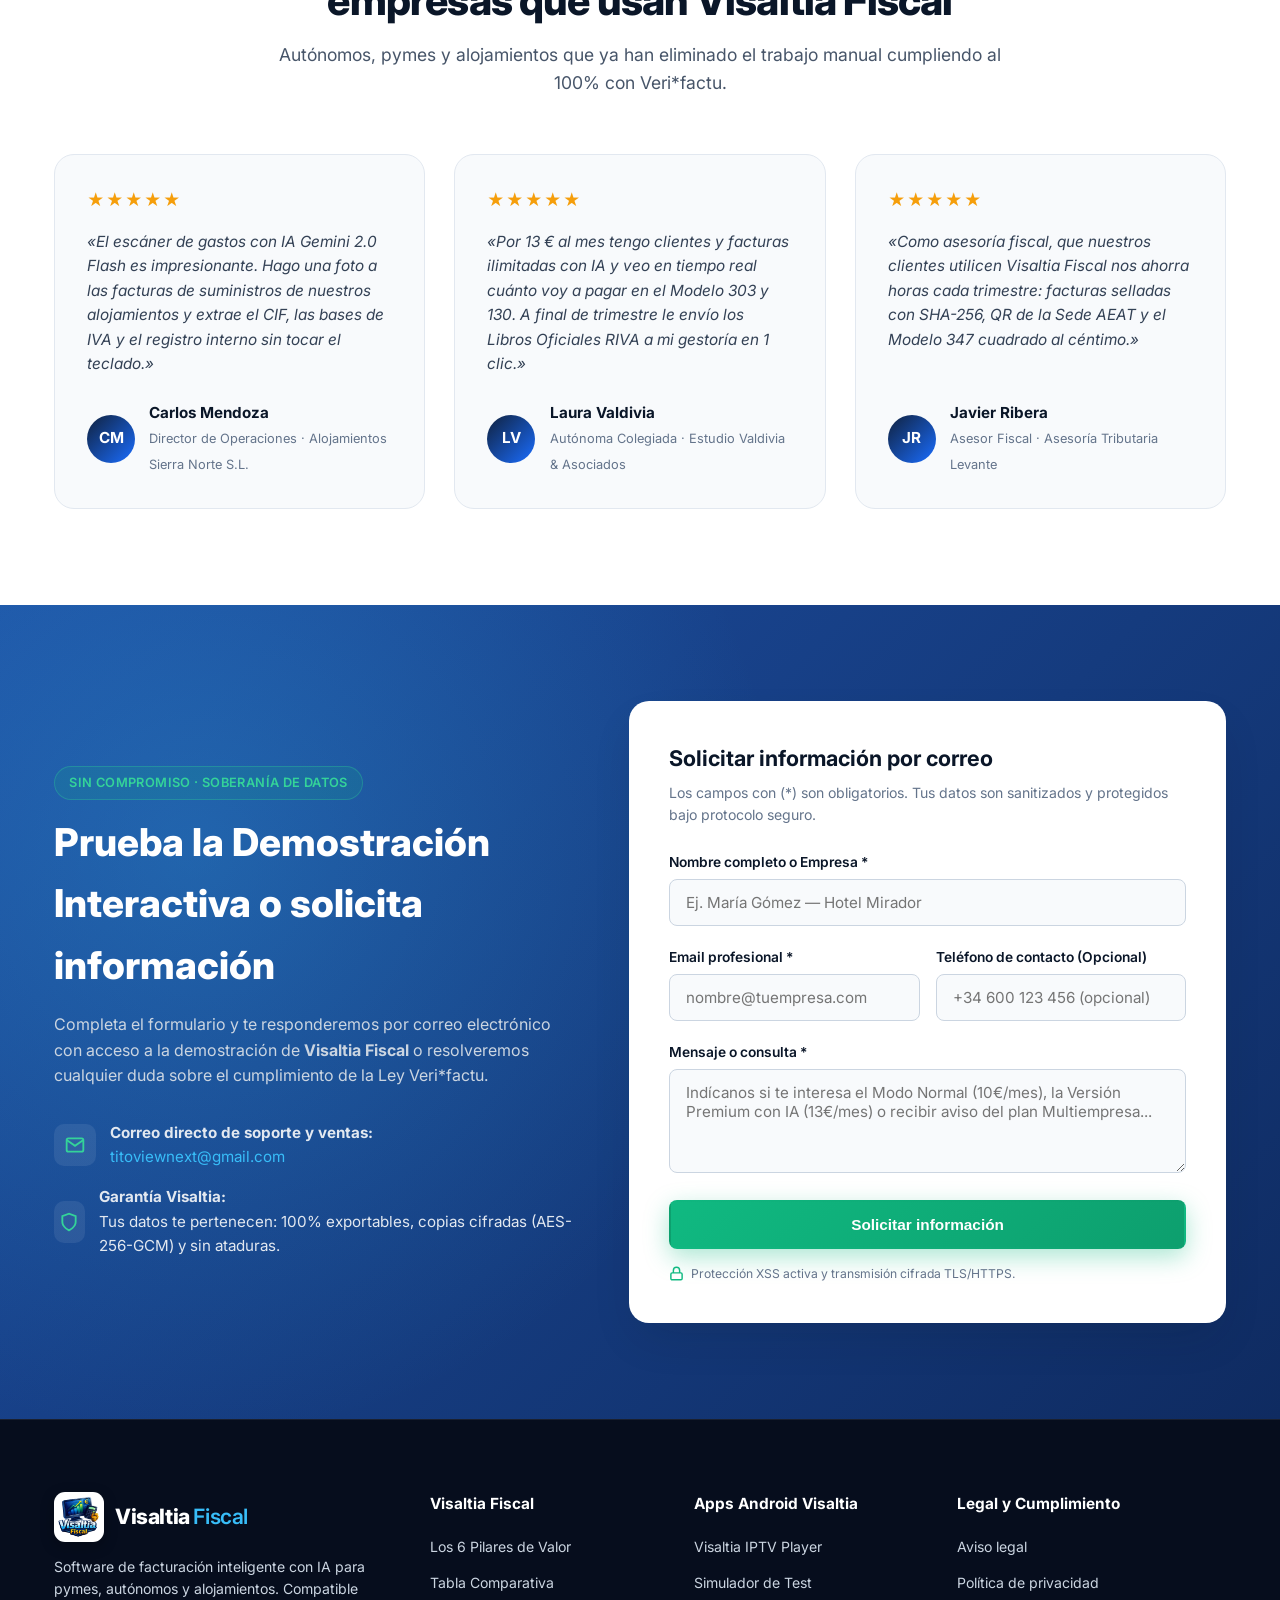
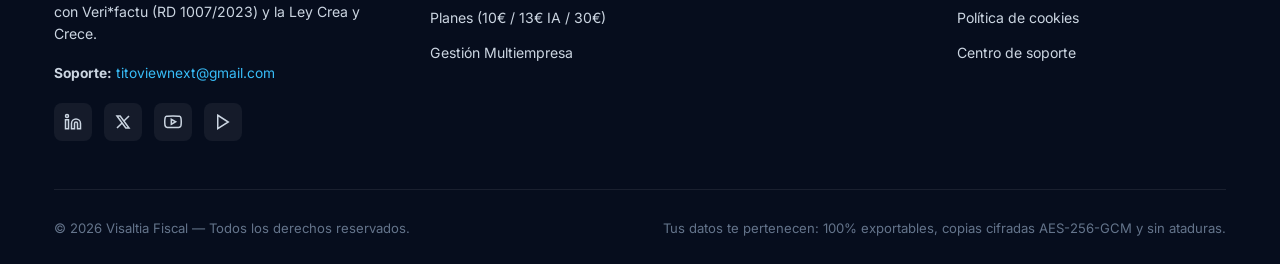
==== commit 99e20a36: "Anadir botones de compra con enlaces de pago de Stripe para los 3 planes" ====
--- a/index.html
+++ b/index.html
@@ -692,18 +692,18 @@
             </div>
 
             <div>
-              <button
-                type="button"
+              <a
+                href="https://buy.stripe.com/test_cNieVffE05tefcxebM6AM00"
+                target="_blank"
+                rel="noopener noreferrer"
                 class="btn btn-outline-navy"
                 style="width:100%;"
-                data-checkout-plan="Modo Normal (10€/mes)"
-                data-gateway-ready="stripe-paypal"
               >
                 Elegir Modo Normal (10€)
-              </button>
+              </a>
               <div class="gateway-note">
                 <svg width="14" height="14" viewBox="0 0 24 24" fill="none" stroke="currentColor" stroke-width="2"><rect x="3" y="11" width="18" height="11" rx="2" ry="2"/><path d="M7 11V7a5 5 0 0 1 10 0v4"/></svg>
-                Preparado para pago seguro con Stripe / PayPal
+                Pago seguro con Stripe
               </div>
             </div>
           </div>
@@ -750,25 +750,25 @@
             </div>
 
             <div>
-              <button
-                type="button"
+              <a
+                href="https://buy.stripe.com/test_dRmcN73Vi2h29Sd6Jk6AM01"
+                target="_blank"
+                rel="noopener noreferrer"
                 class="btn btn-electric"
                 style="width:100%;"
-                data-checkout-plan="Versión Premium con IA (13€/mes)"
-                data-gateway-ready="stripe-paypal"
               >
                 Elegir Premium con IA (13€)
-              </button>
+              </a>
               <div class="gateway-note">
                 <svg width="14" height="14" viewBox="0 0 24 24" fill="none" stroke="currentColor" stroke-width="2"><rect x="3" y="11" width="18" height="11" rx="2" ry="2"/><path d="M7 11V7a5 5 0 0 1 10 0v4"/></svg>
-                Preparado para pago seguro con Stripe / PayPal
-              </div>
-            </div>
-          </div>
-
-          <!-- 3. PLAN MULTIEMPRESA (30€ / mes - PRÓXIMAMENTE) -->
-          <div class="pricing-card coming-soon reveal">
-            <span class="soon-ribbon">⏳ Próximamente</span>
+                Pago seguro con Stripe
+              </div>
+            </div>
+          </div>
+
+          <!-- 3. PLAN MULTIEMPRESA (30€ / mes) -->
+          <div class="pricing-card reveal">
+            <span class="soon-ribbon">🏢 Multiempresa</span>
             <div>
               <h3 class="plan-name">Plan Multiempresa</h3>
               <p class="plan-desc">Crea y gestiona varias empresas, sociedades o actividades desde un único lugar con datos 100% independientes.</p>
@@ -804,17 +804,18 @@
             </div>
 
             <div>
-              <button
-                type="button"
-                class="btn btn-disabled"
+              <a
+                href="https://buy.stripe.com/test_28E14p2Re6xi8O91p06AM02"
+                target="_blank"
+                rel="noopener noreferrer"
+                class="btn btn-gold"
                 style="width:100%;"
-                disabled
-                aria-disabled="true"
               >
-                Próximamente (Todavía no disponible)
-              </button>
+                Elegir Plan Multiempresa (30€)
+              </a>
               <div class="gateway-note">
-                <a href="#contacto" style="color:var(--electric-600); font-weight:600;">Avísame cuando esté disponible →</a>
+                <svg width="14" height="14" viewBox="0 0 24 24" fill="none" stroke="currentColor" stroke-width="2"><rect x="3" y="11" width="18" height="11" rx="2" ry="2"/><path d="M7 11V7a5 5 0 0 1 10 0v4"/></svg>
+                Pago seguro con Stripe
               </div>
             </div>
           </div>
@@ -828,7 +829,7 @@
     <section class="admin-panel-section" id="multiempresa">
       <div class="container">
         <div class="section-header reveal">
-          <span class="badge badge-dark">Próximamente en Plan Multiempresa (30€/mes) · Demos en Vivo Activas</span>
+          <span class="badge badge-dark">Plan Multiempresa (30€/mes) · Demos en Vivo Activas</span>
           <h2 class="section-title">Gestión Multiempresa: Todas tus sociedades y negocios en un solo lugar</h2>
           <p class="section-subtitle">
             Pensado para empresarios con varios negocios, grupos societarios y asesorías. Da de alta varias empresas y cambia de una a otra al instante sin mezclar clientes, facturas ni impuestos.
--- a/css/styles.css
+++ b/css/styles.css
@@ -192,6 +192,18 @@
   background: var(--electric-50);
 }
 
+.btn-gold {
+  background: linear-gradient(135deg, #f59e0b, #d97706);
+  color: var(--white);
+  box-shadow: 0 8px 22px rgba(245, 158, 11, 0.35);
+}
+
+.btn-gold:hover {
+  transform: translateY(-2px);
+  box-shadow: 0 12px 28px rgba(217, 119, 6, 0.48);
+  filter: brightness(1.05);
+}
+
 .section-header {
   text-align: center;
   max-width: 740px;
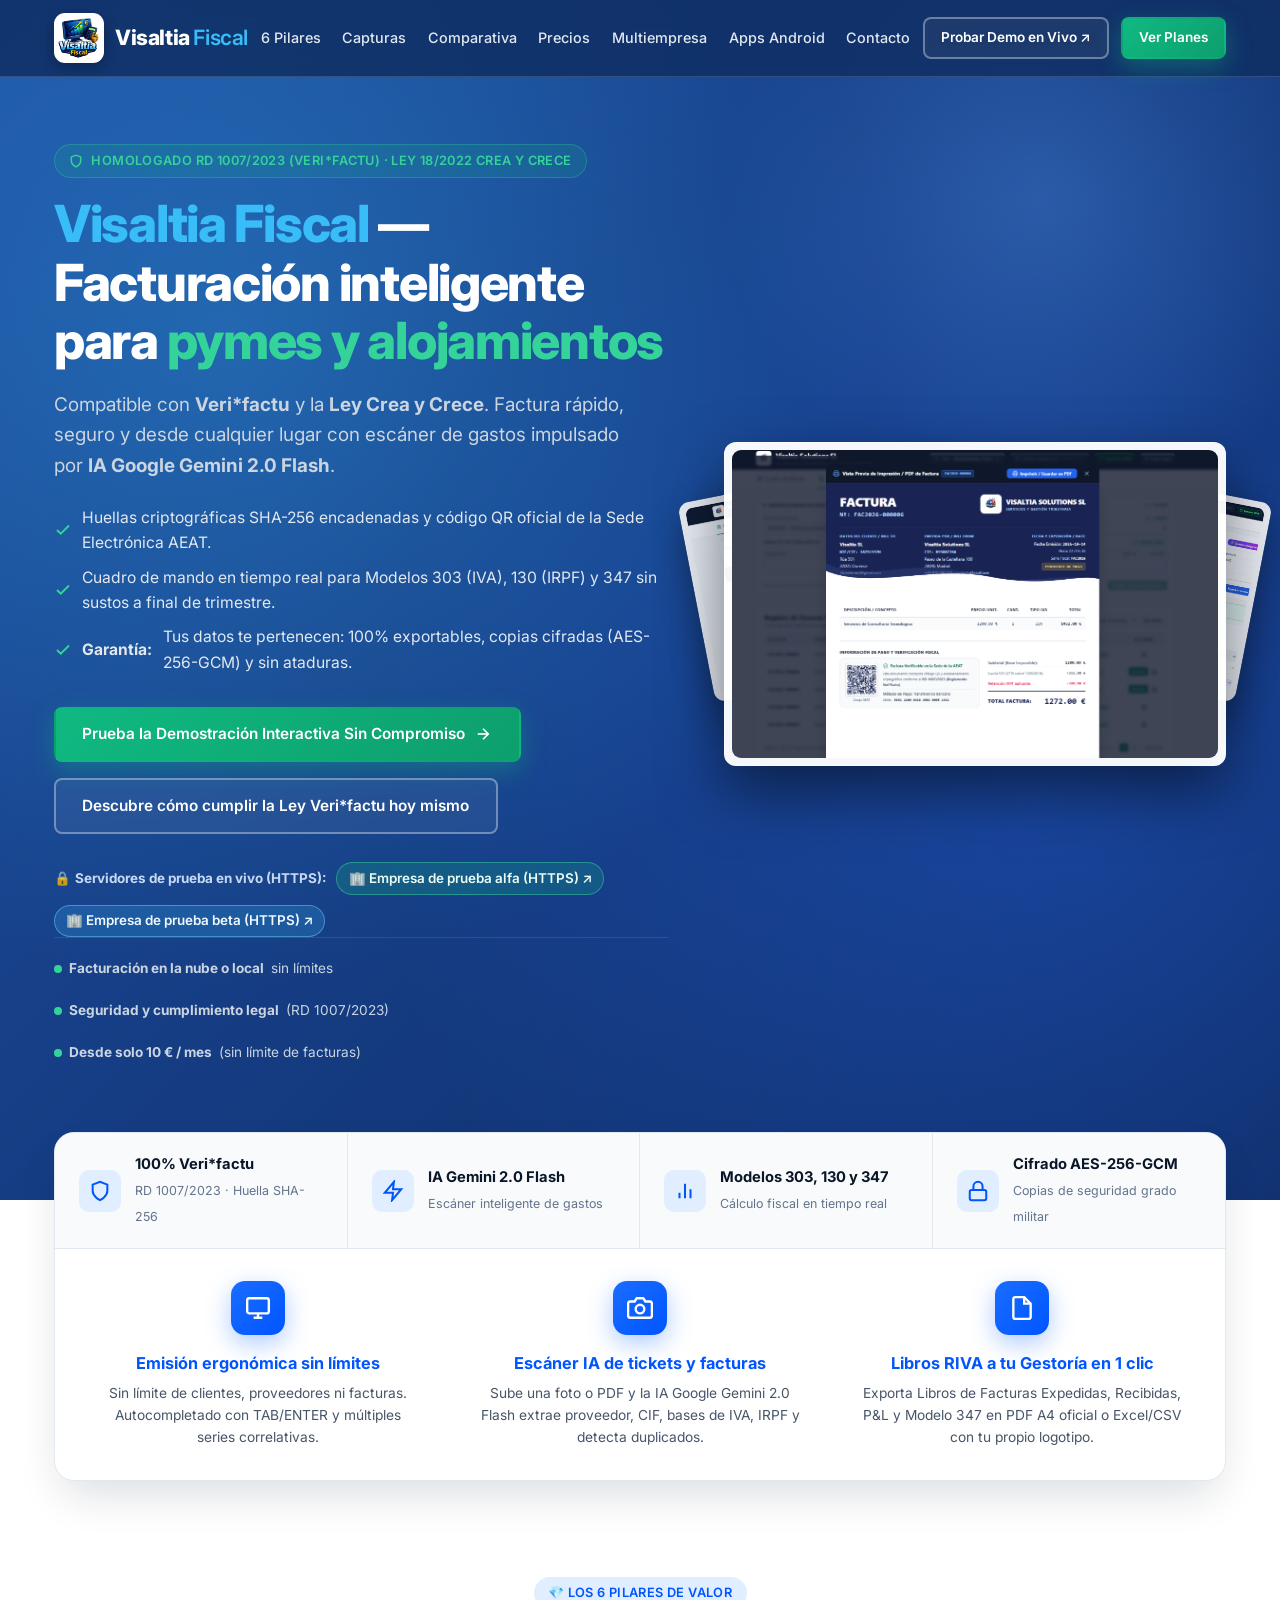
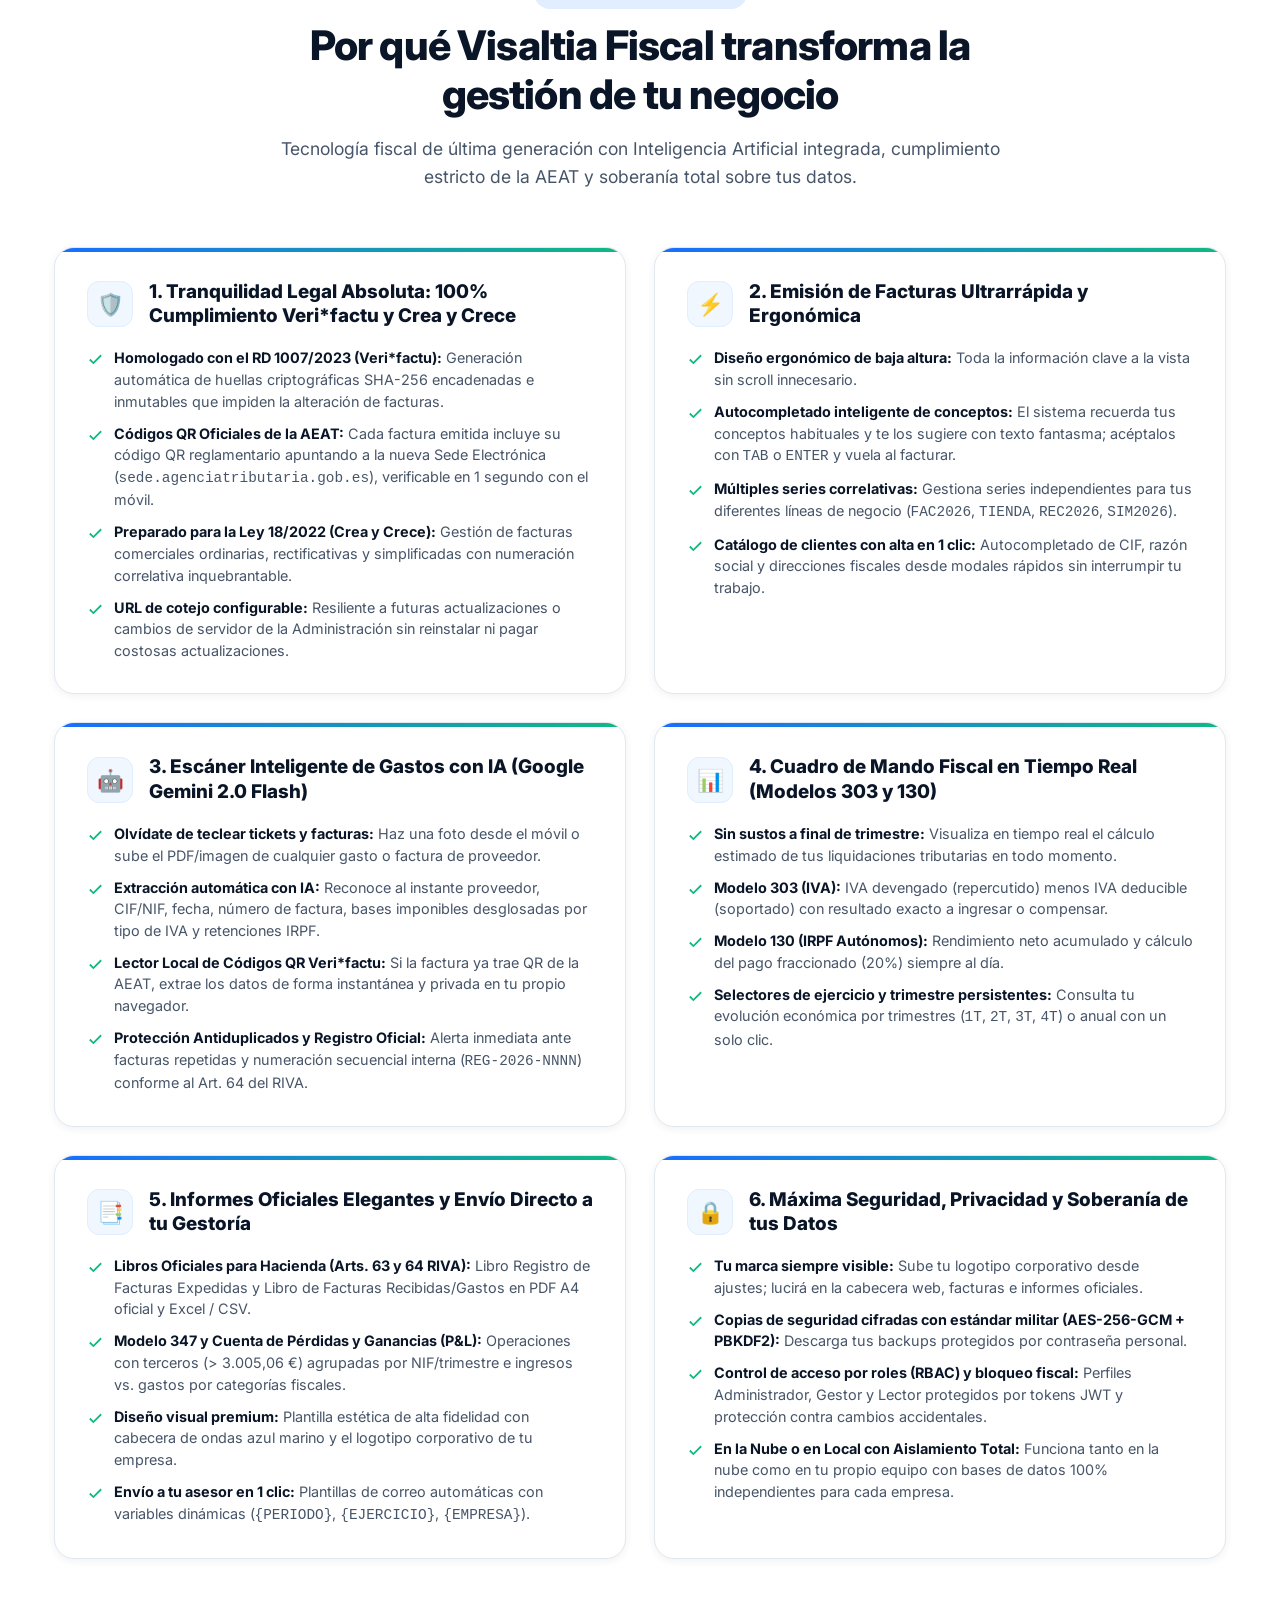
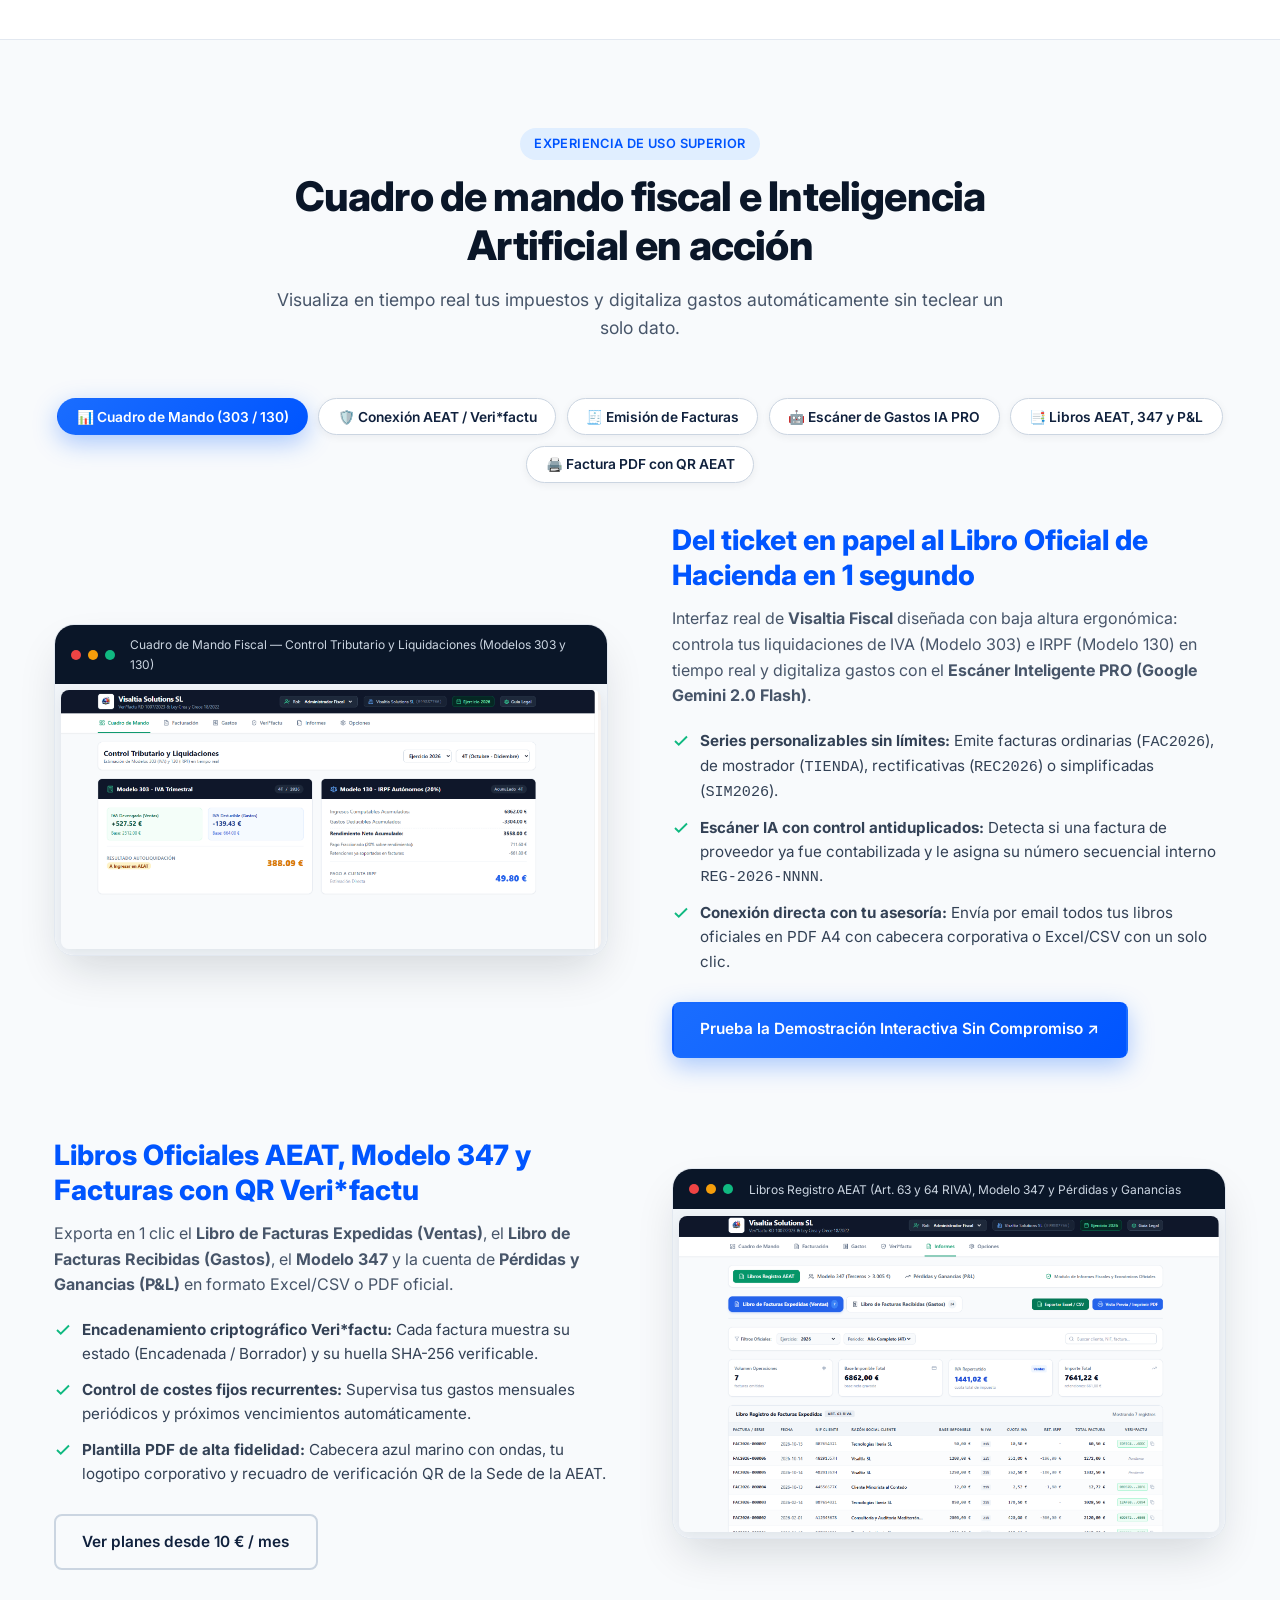
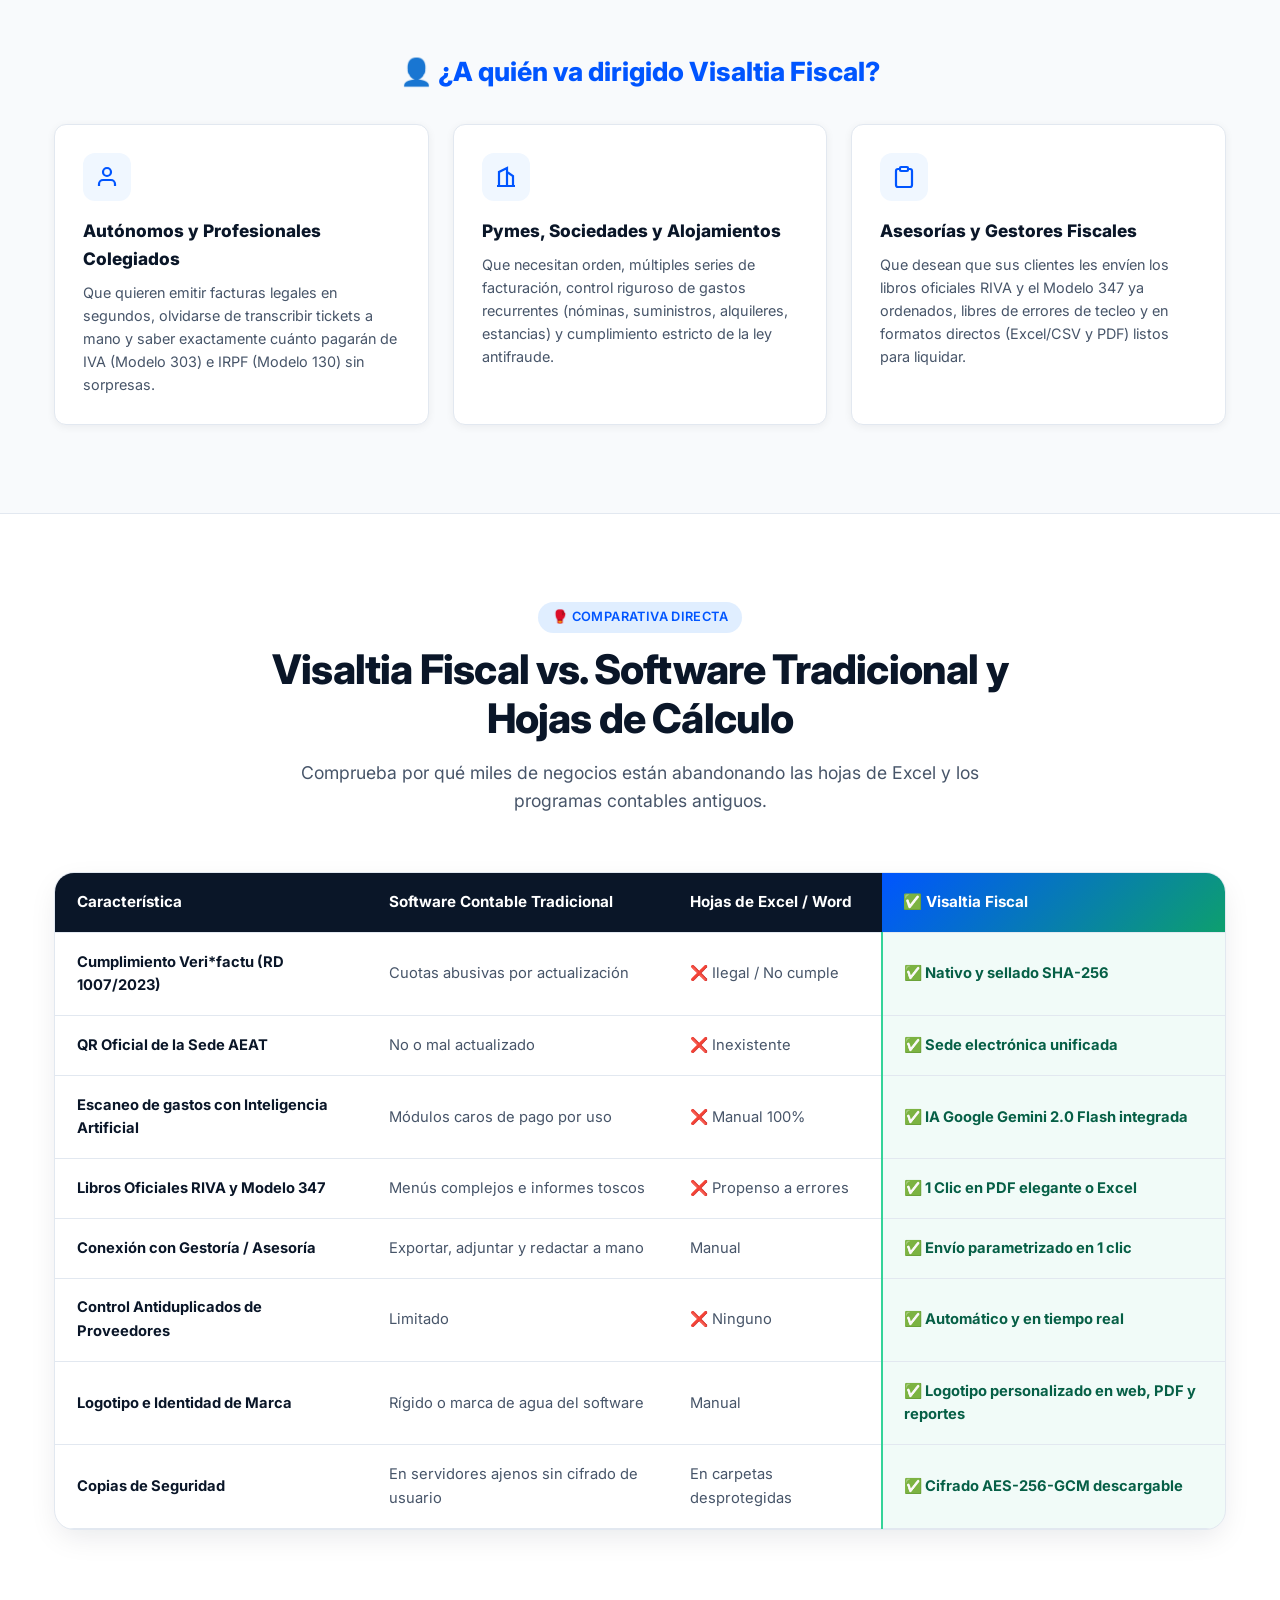
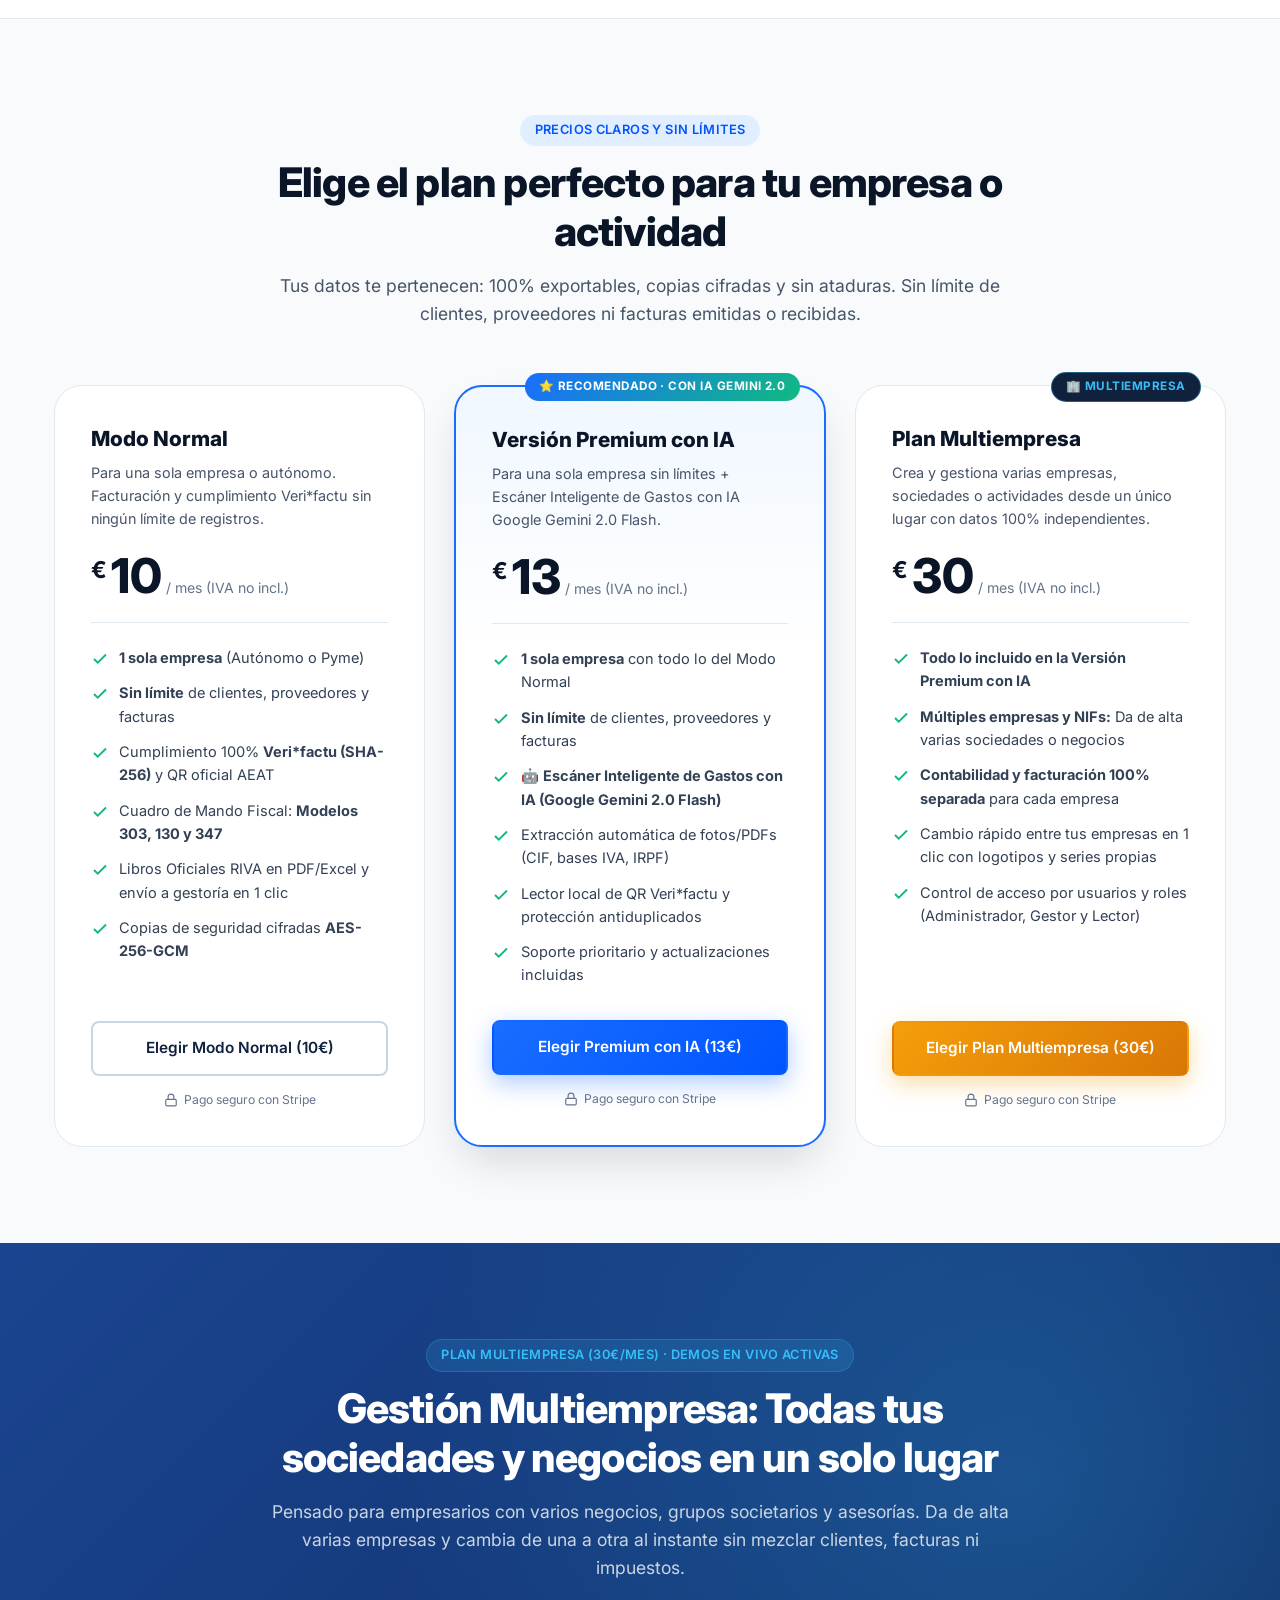
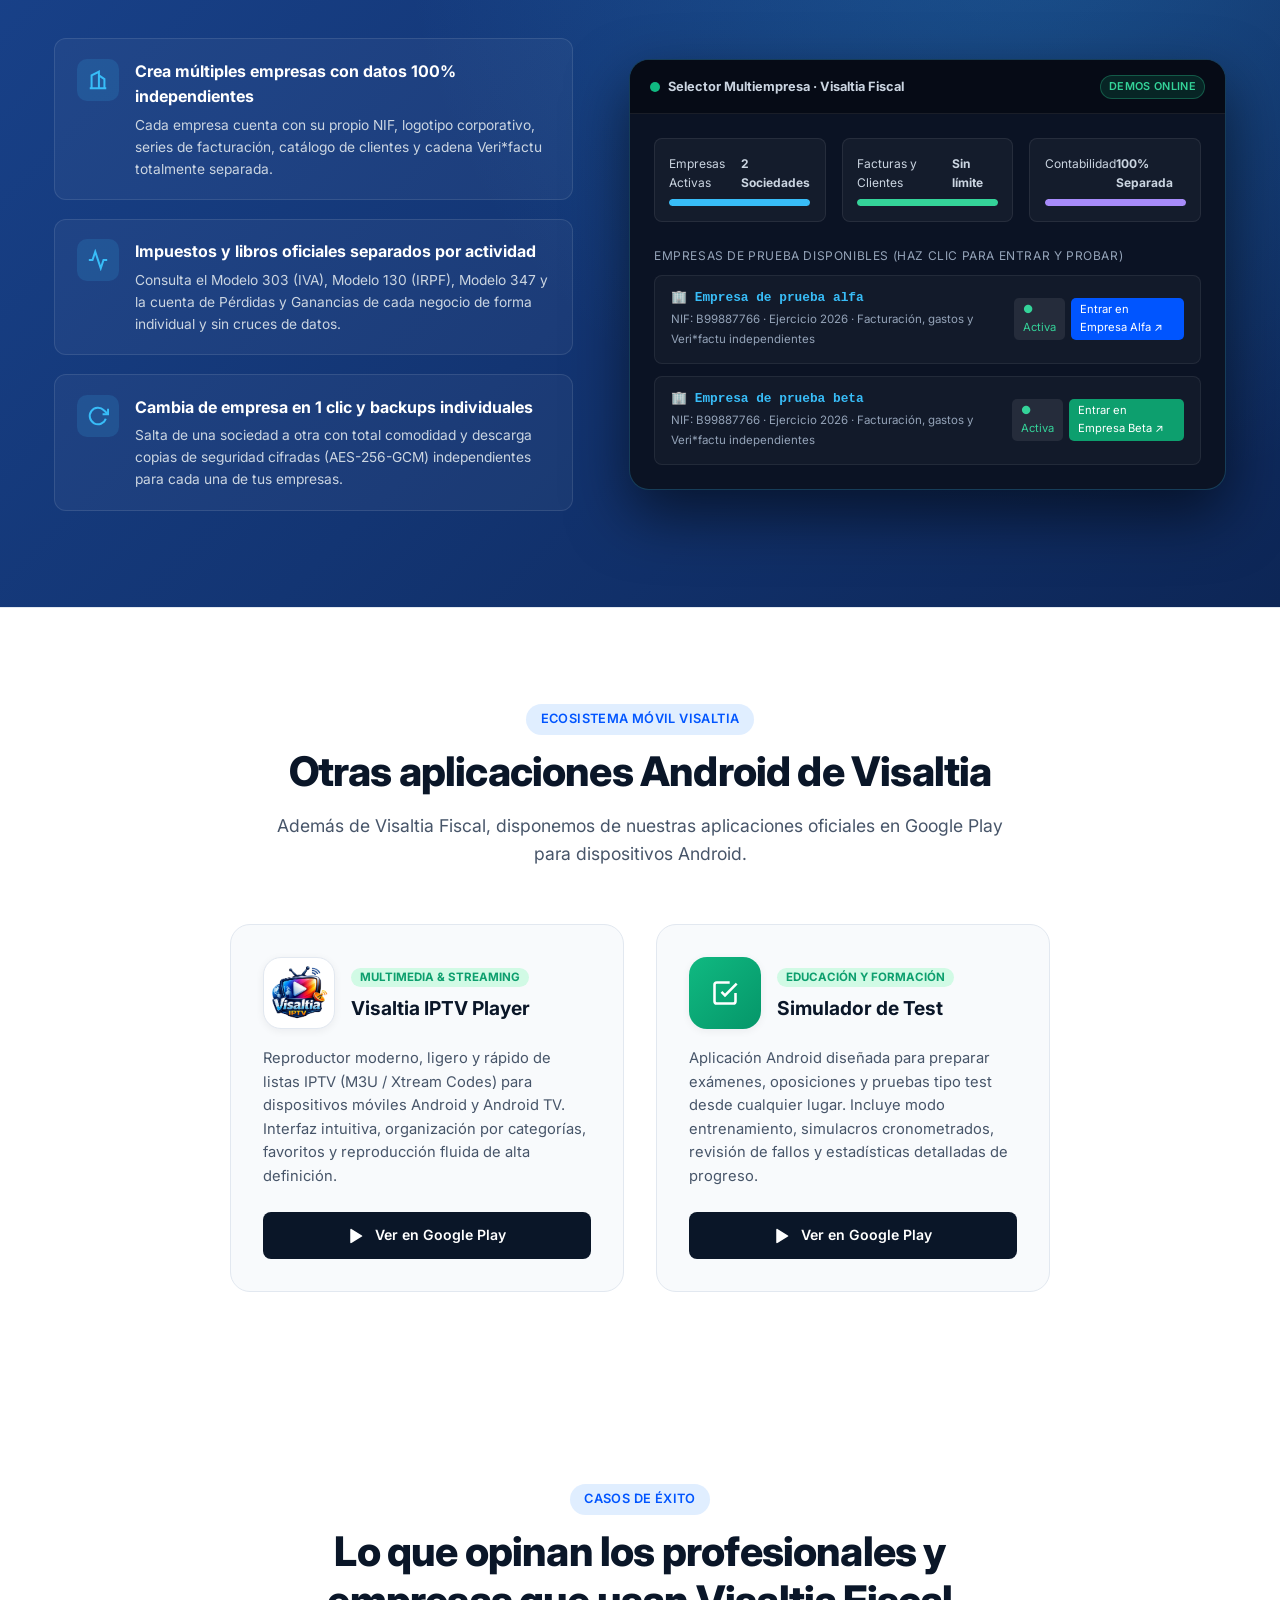
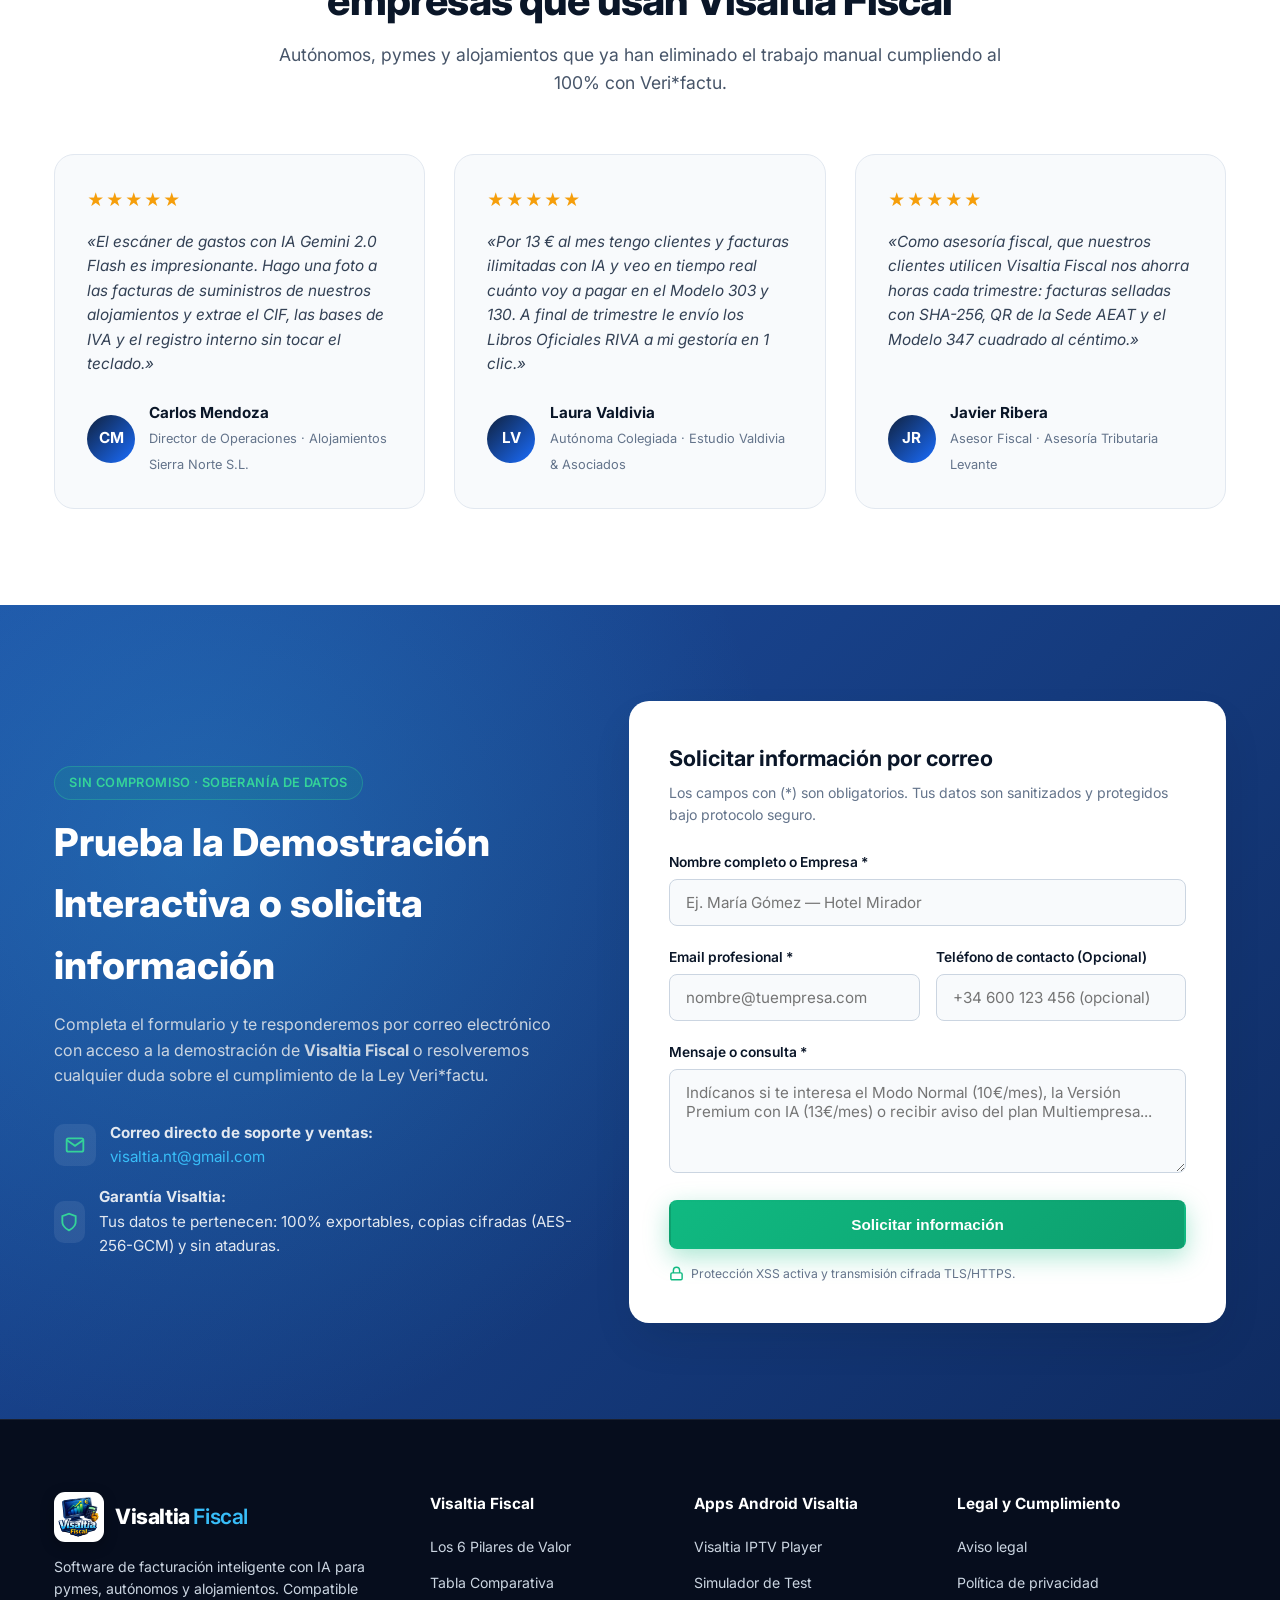
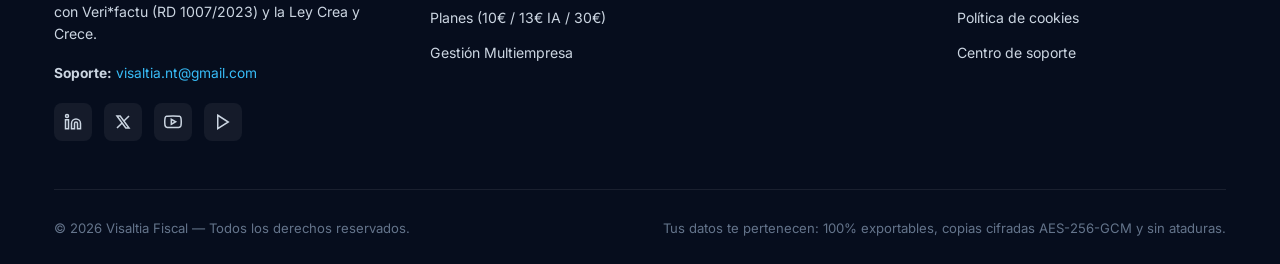
==== commit 2a8514f4: "Cambiar correo de contacto a visaltia.nt@gmail.com" ====
--- a/index.html
+++ b/index.html
@@ -1087,7 +1087,7 @@
               </div>
               <div>
                 <strong>Correo directo de soporte y ventas:</strong><br />
-                <a href="mailto:titoviewnext@gmail.com" style="color:#38bdf8;">titoviewnext@gmail.com</a>
+                <a href="mailto:visaltia.nt@gmail.com" style="color:#38bdf8;">visaltia.nt@gmail.com</a>
               </div>
             </div>
 
@@ -1110,7 +1110,7 @@
             Los campos con (*) son obligatorios. Tus datos son sanitizados y protegidos bajo protocolo seguro.
           </p>
 
-          <form id="contact-form" action="https://formsubmit.co/ajax/titoviewnext@gmail.com" method="POST" novalidate>
+          <form id="contact-form" action="https://formsubmit.co/ajax/visaltia.nt@gmail.com" method="POST" novalidate>
             <!-- Campo Honeypot invisible contra bots de spam -->
             <div style="display:none;" aria-hidden="true">
               <label for="contact-website">No rellenar este campo</label>
@@ -1210,7 +1210,7 @@
             Software de facturación inteligente con IA para pymes, autónomos y alojamientos. Compatible con Veri*factu (RD 1007/2023) y la Ley Crea y Crece.
           </p>
           <p style="font-size:0.86rem;">
-            <strong>Soporte:</strong> <a href="mailto:titoviewnext@gmail.com" style="color:#38bdf8;">titoviewnext@gmail.com</a>
+            <strong>Soporte:</strong> <a href="mailto:visaltia.nt@gmail.com" style="color:#38bdf8;">visaltia.nt@gmail.com</a>
           </p>
           <div class="social-links" aria-label="Redes sociales de Visaltia">
             <a href="#red-linkedin" class="social-btn" aria-label="LinkedIn">
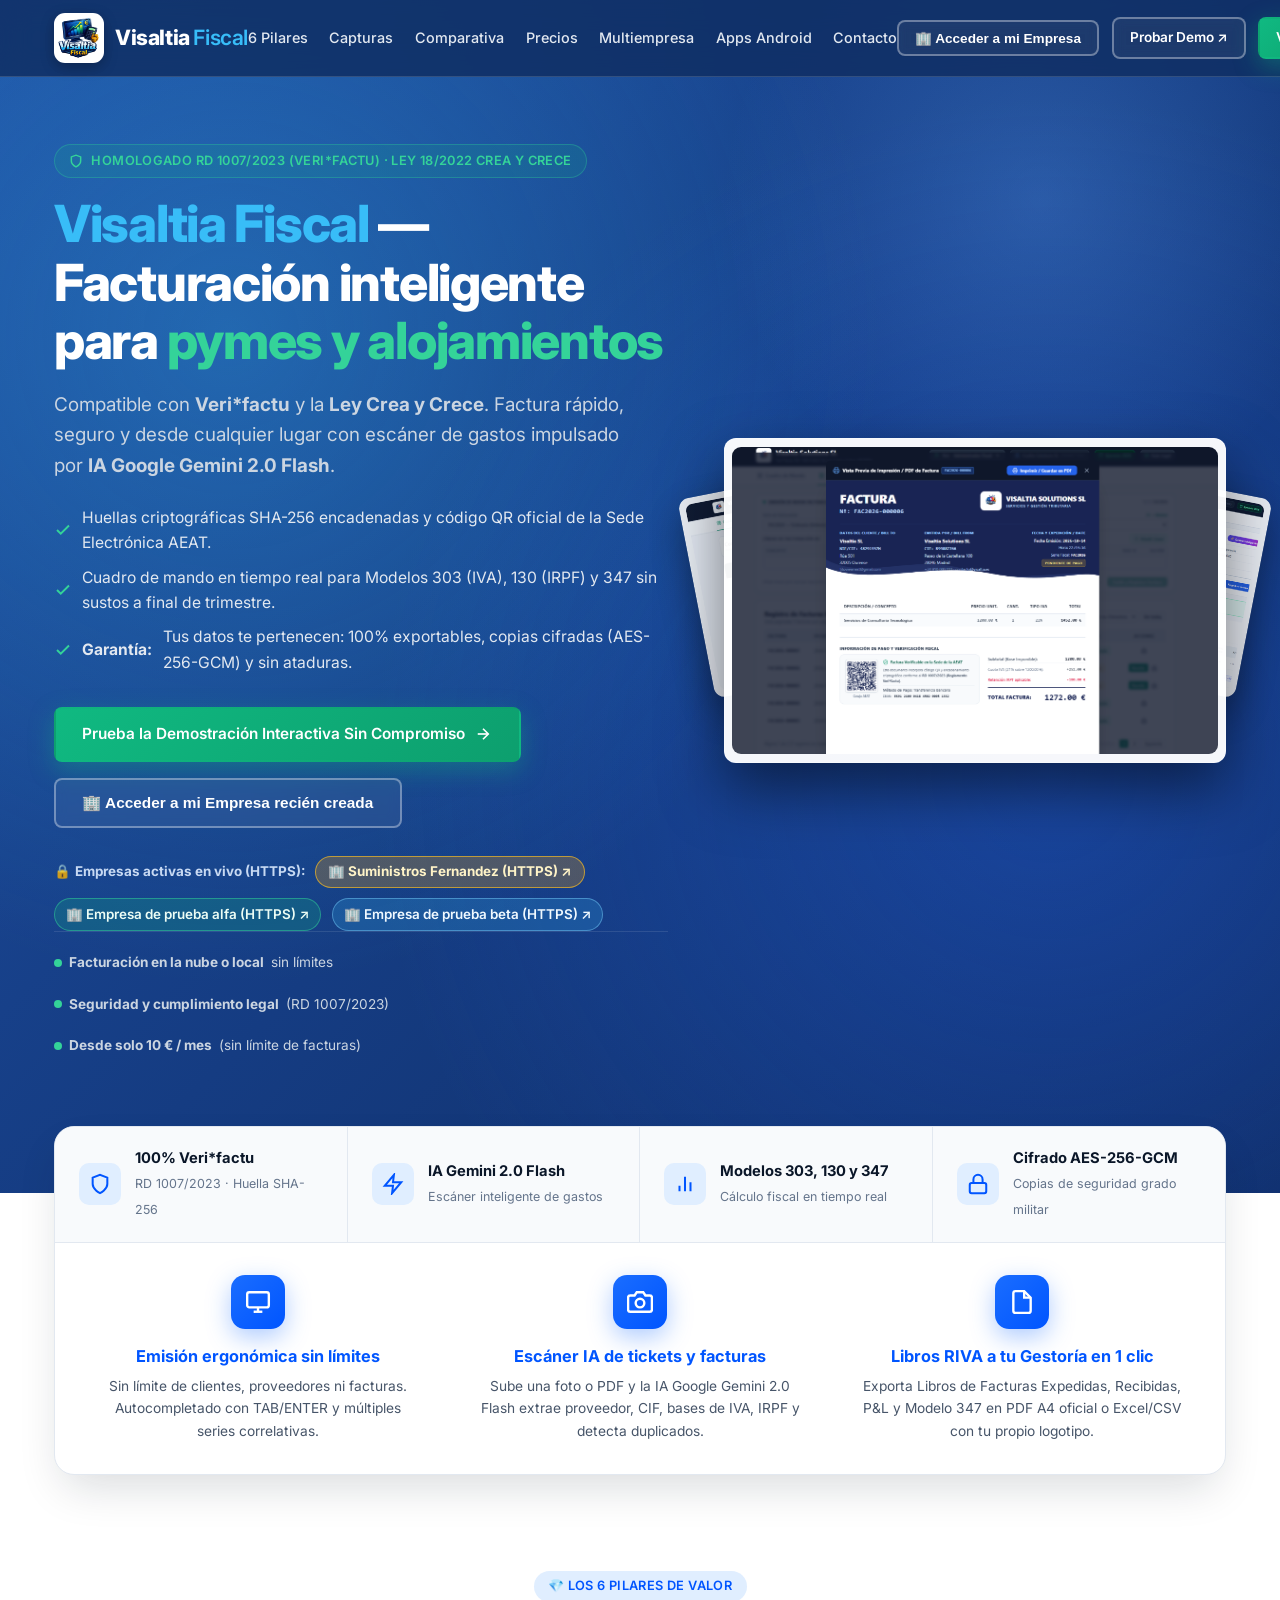
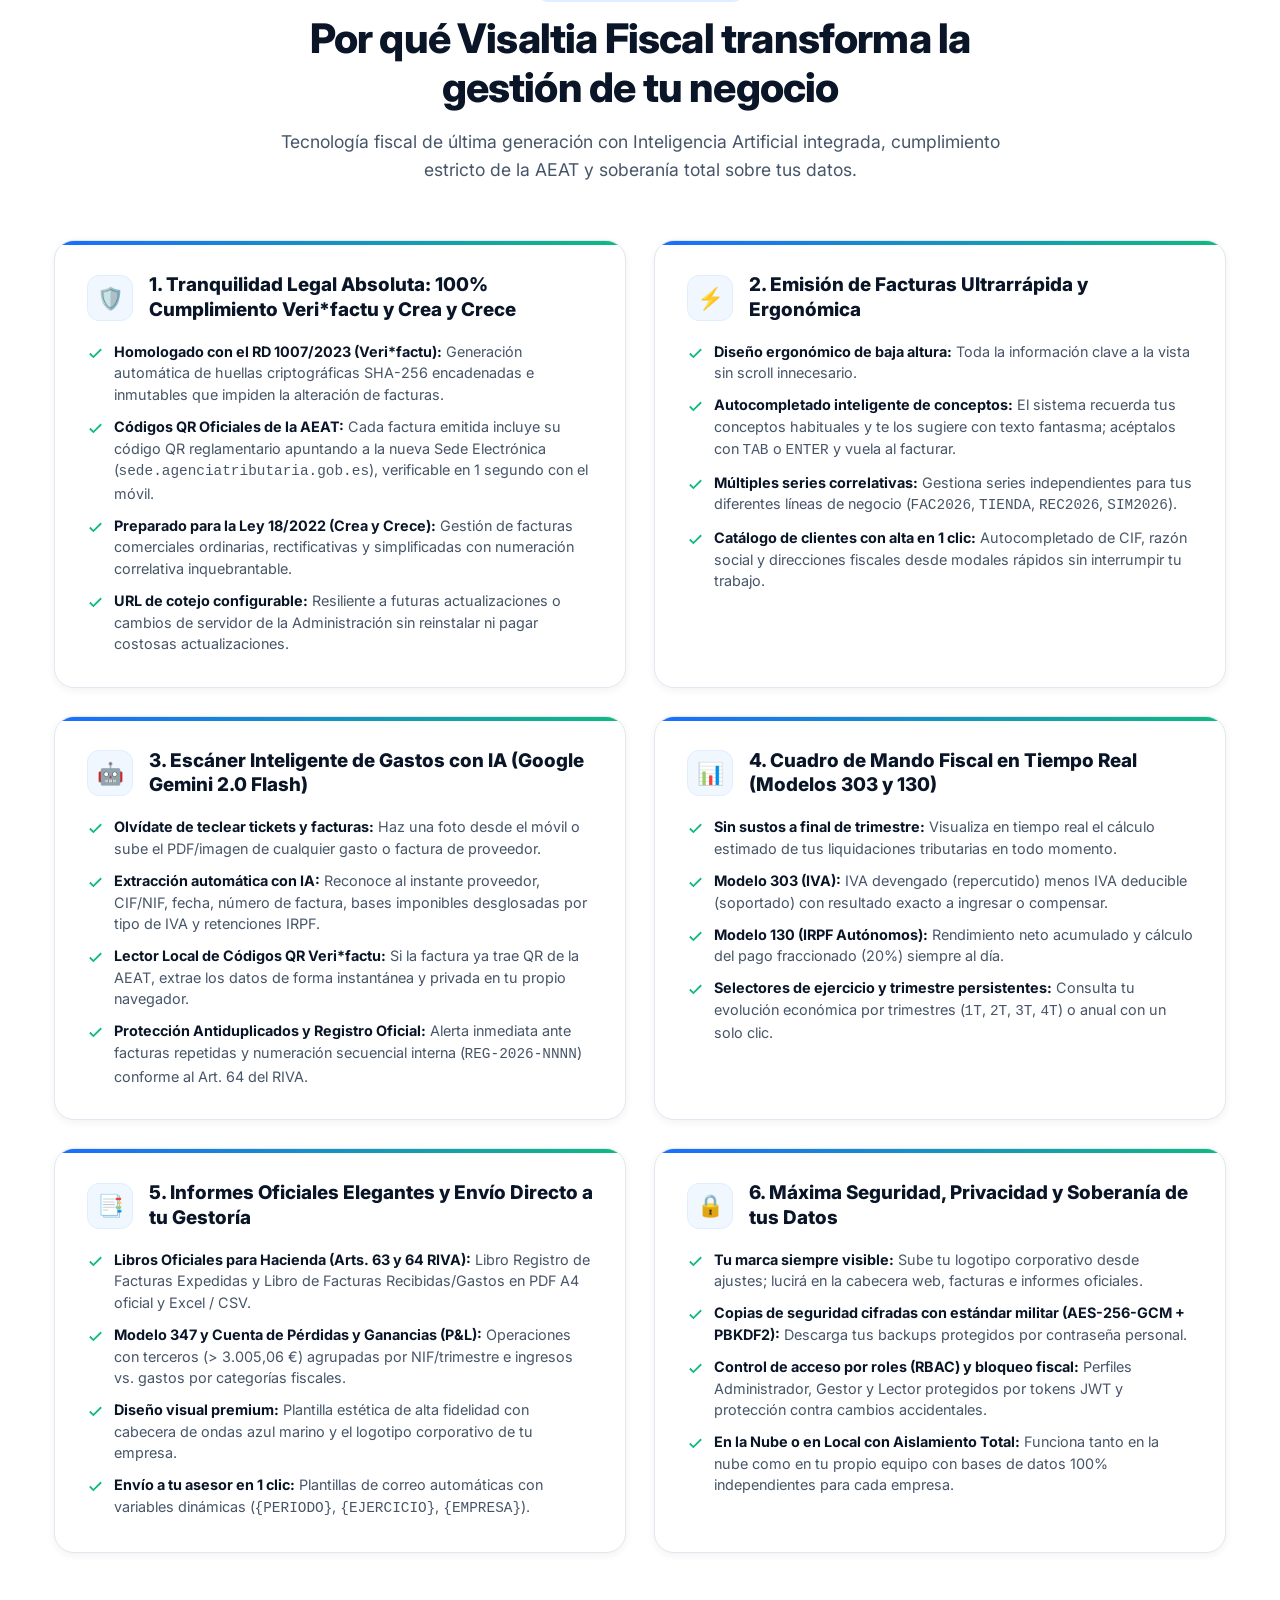
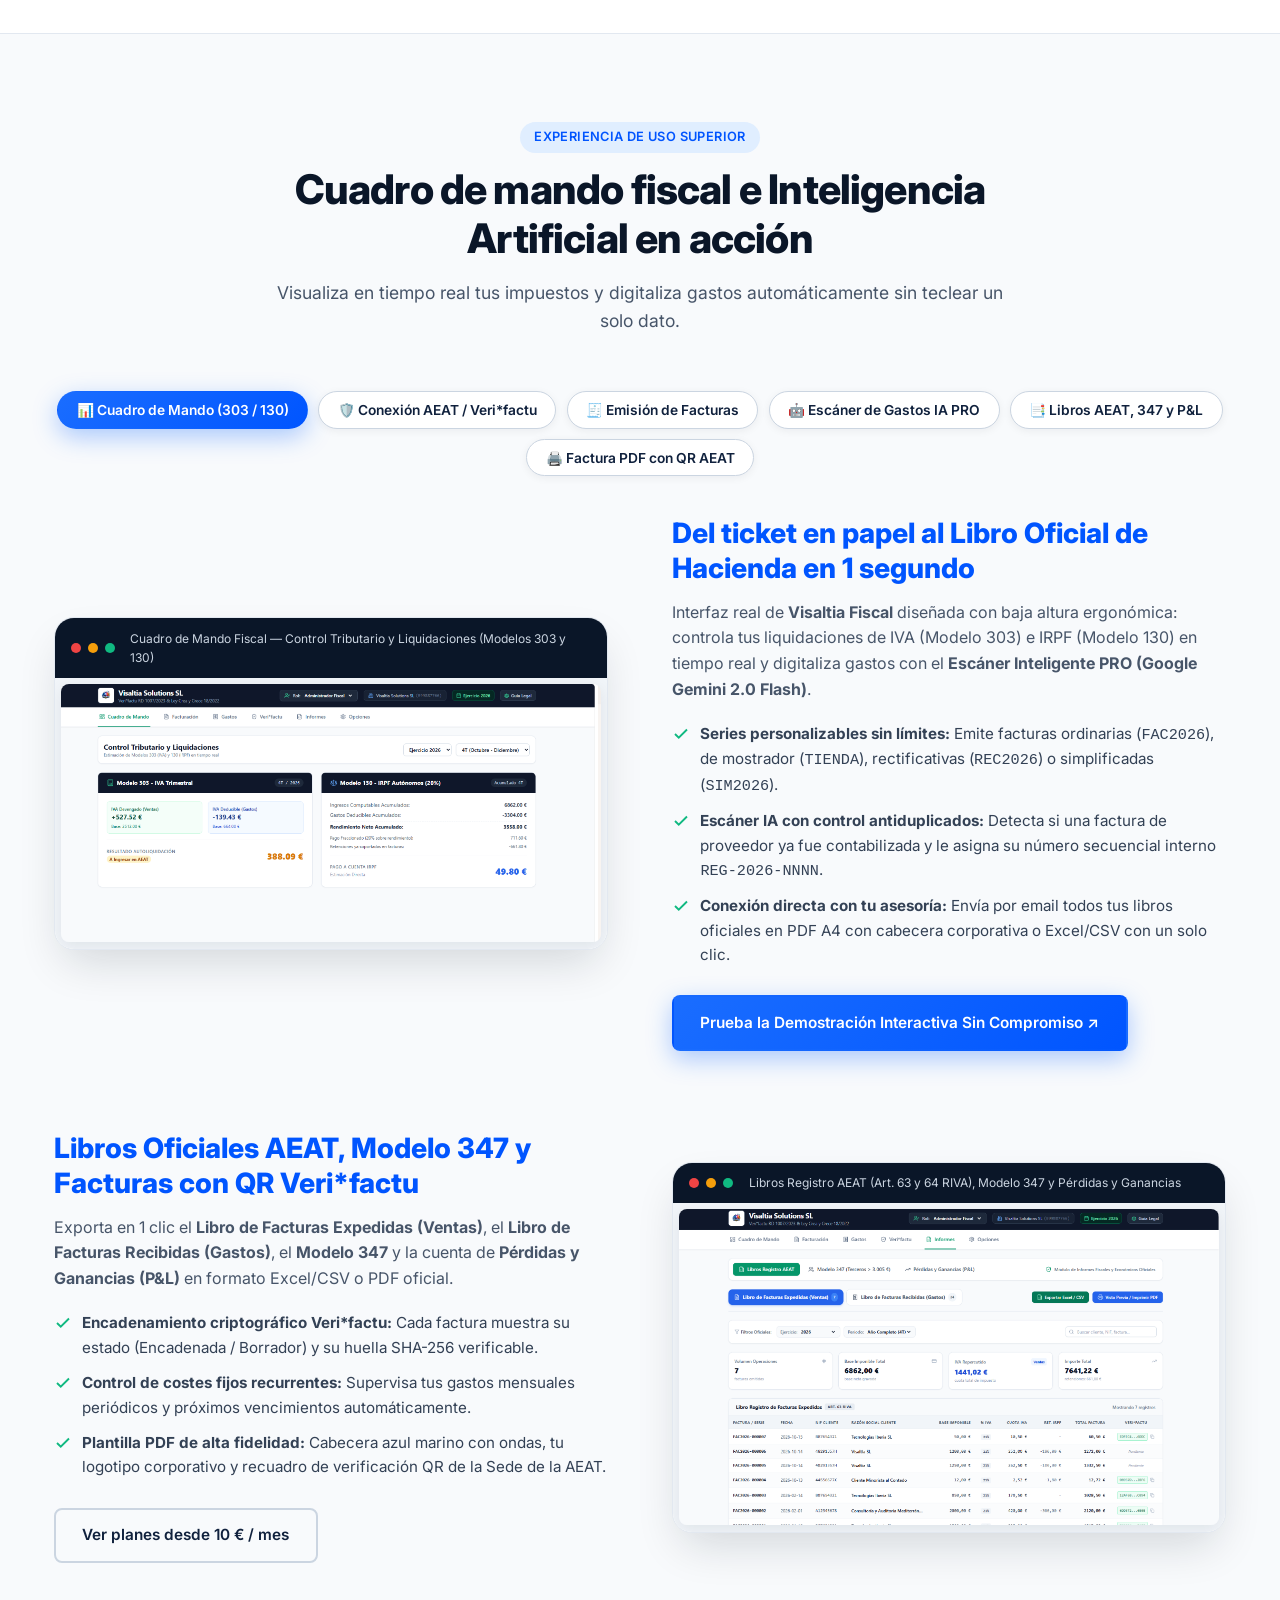
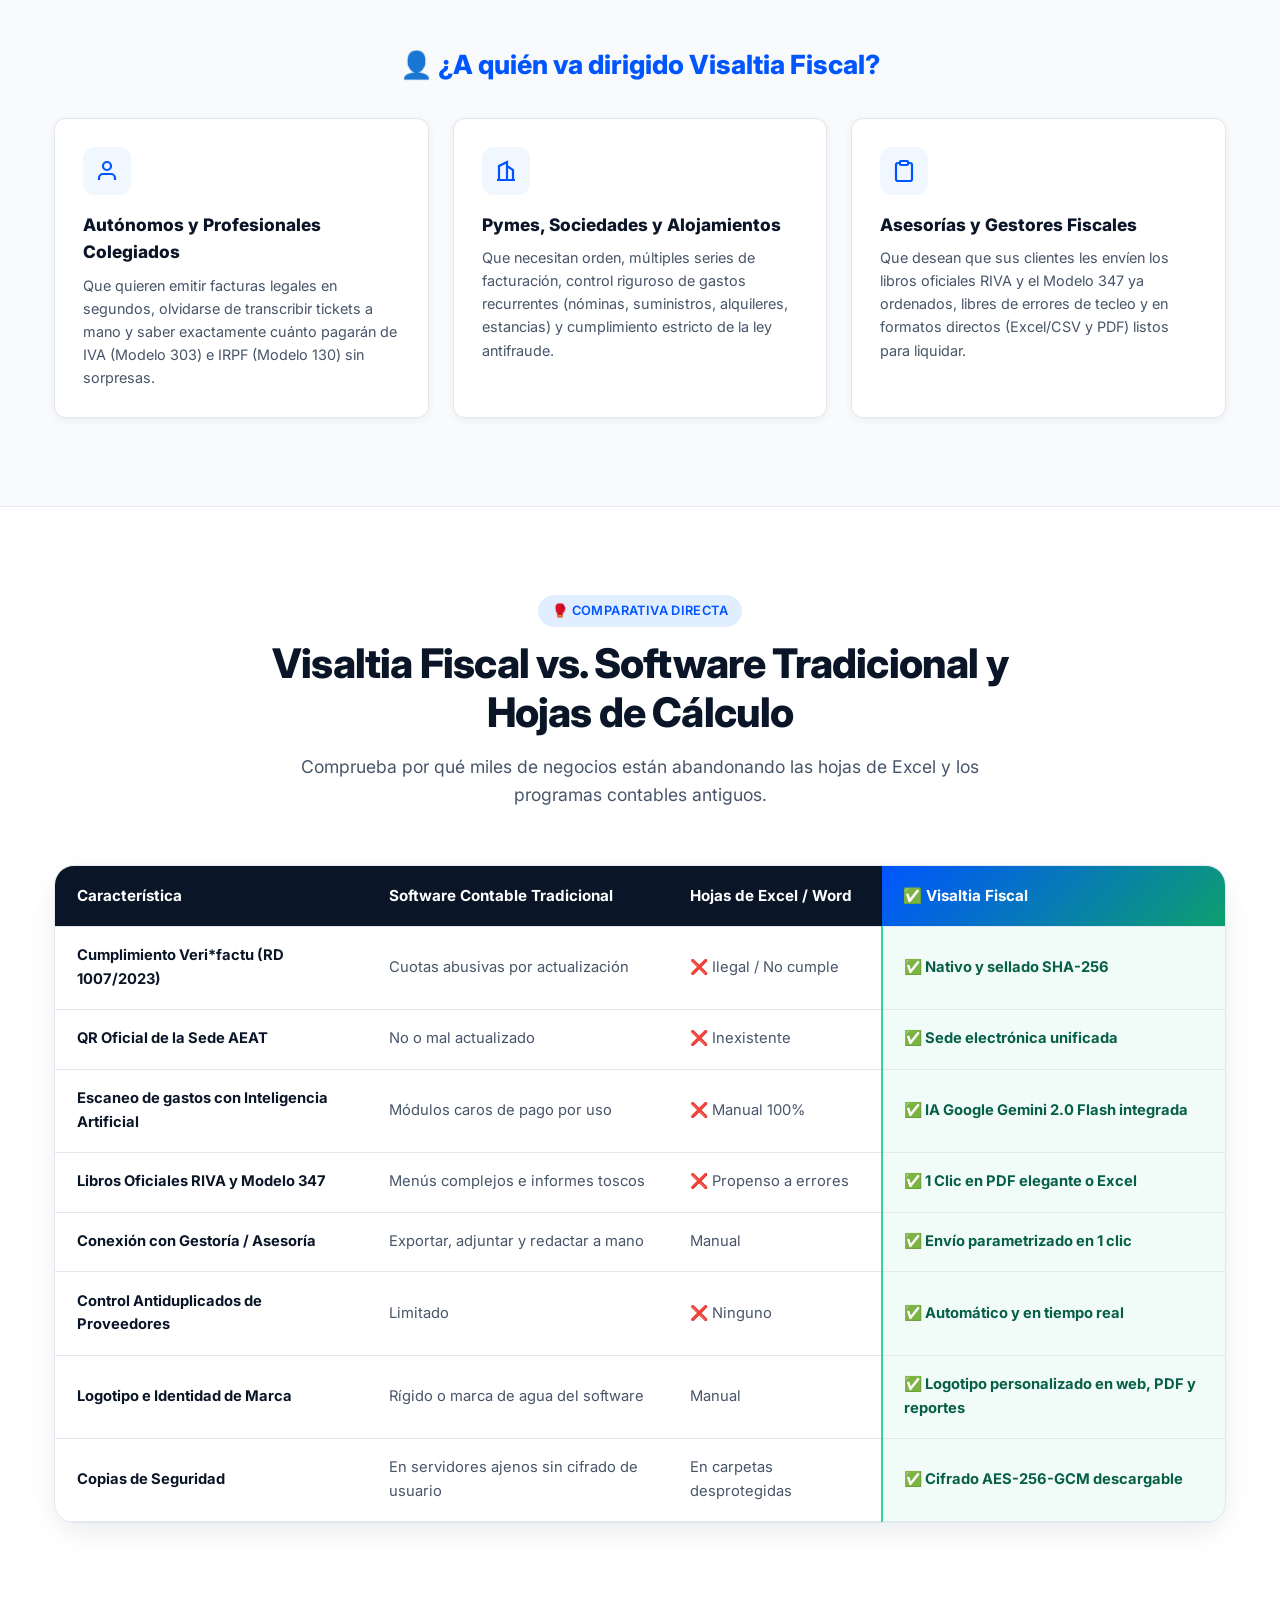
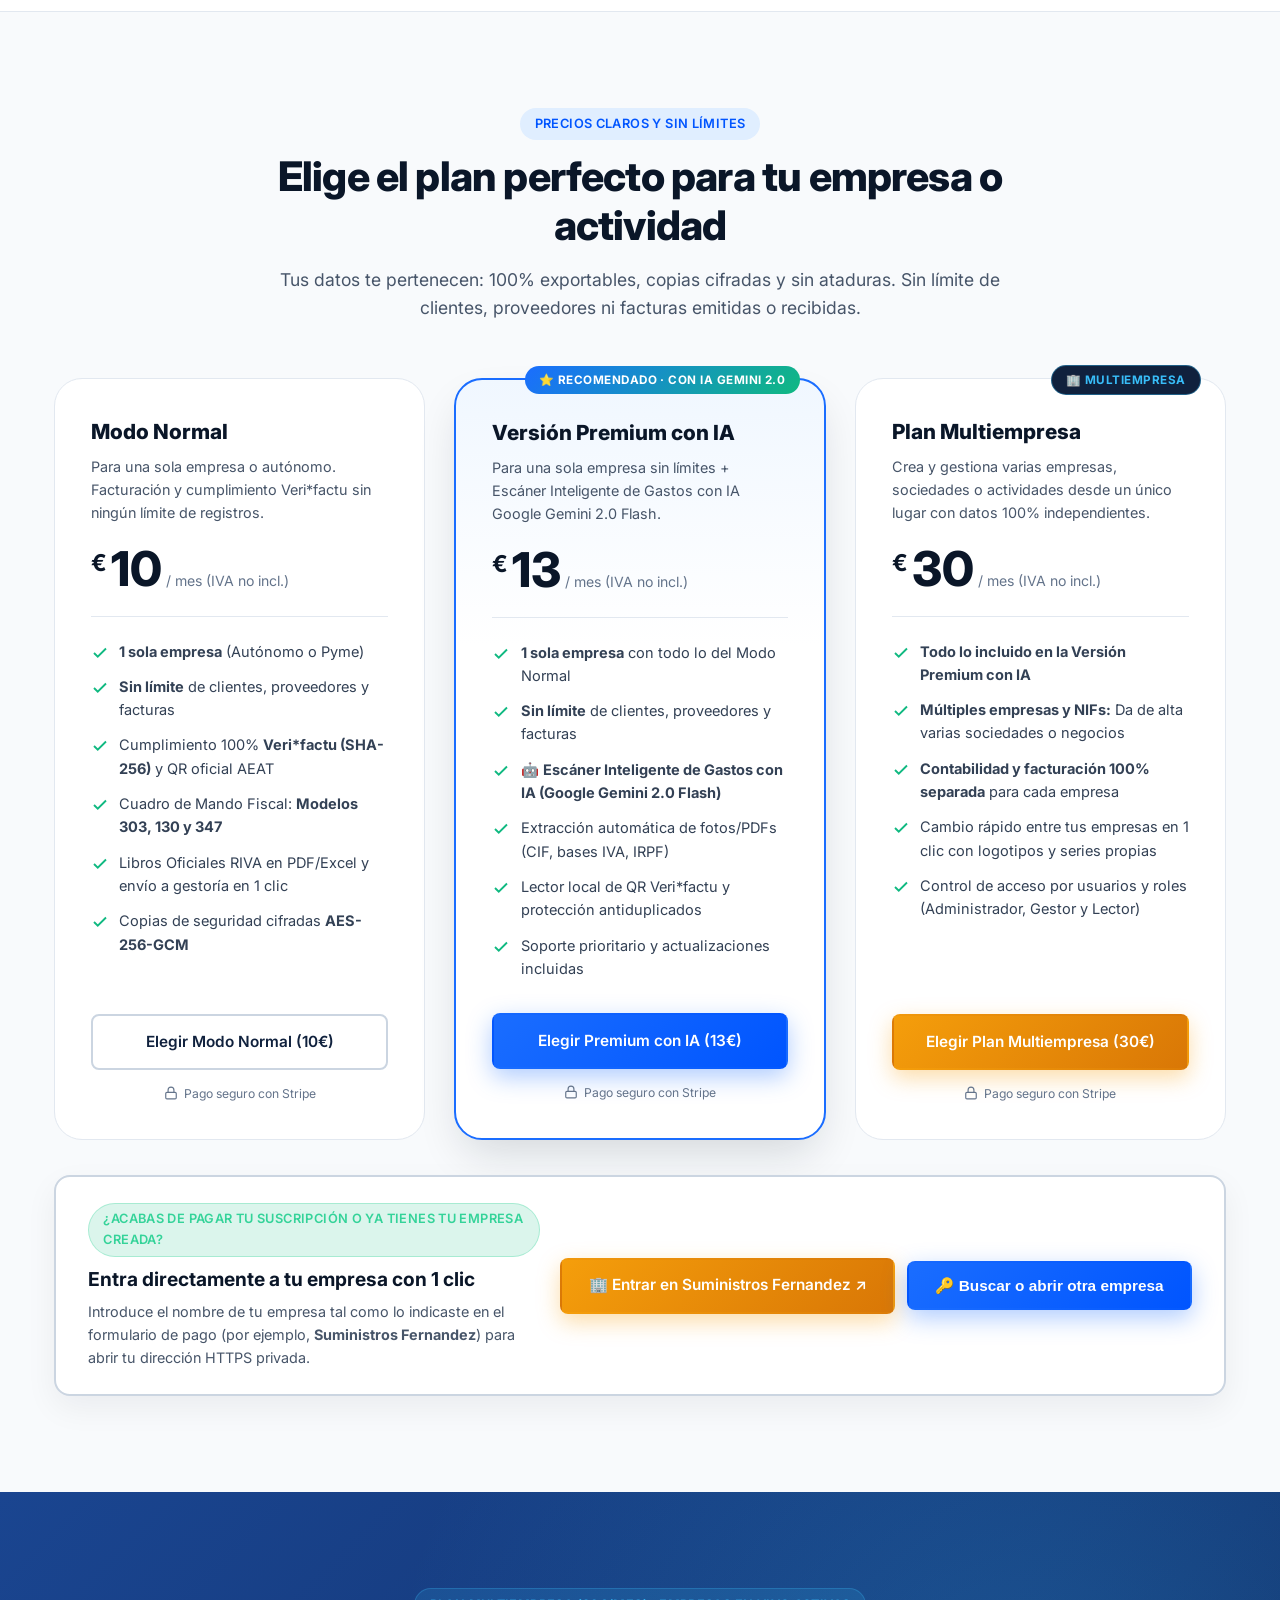
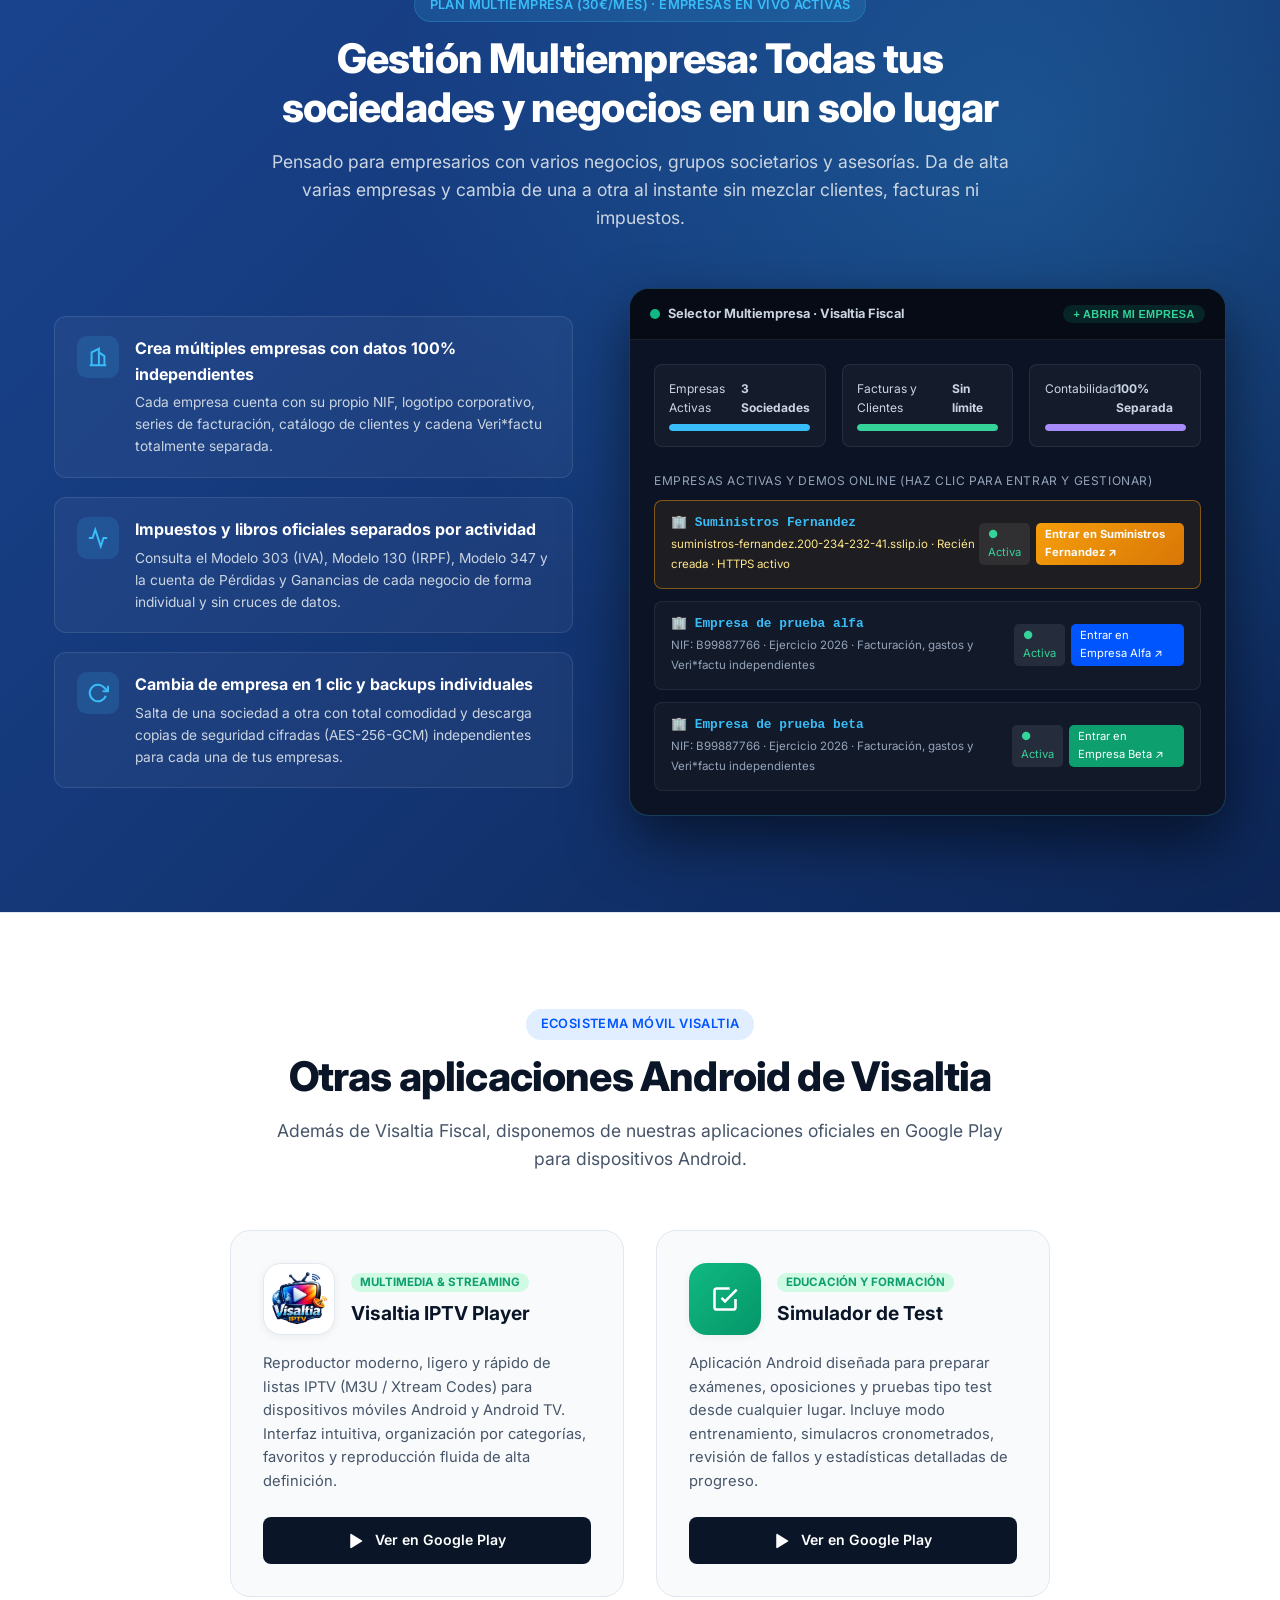
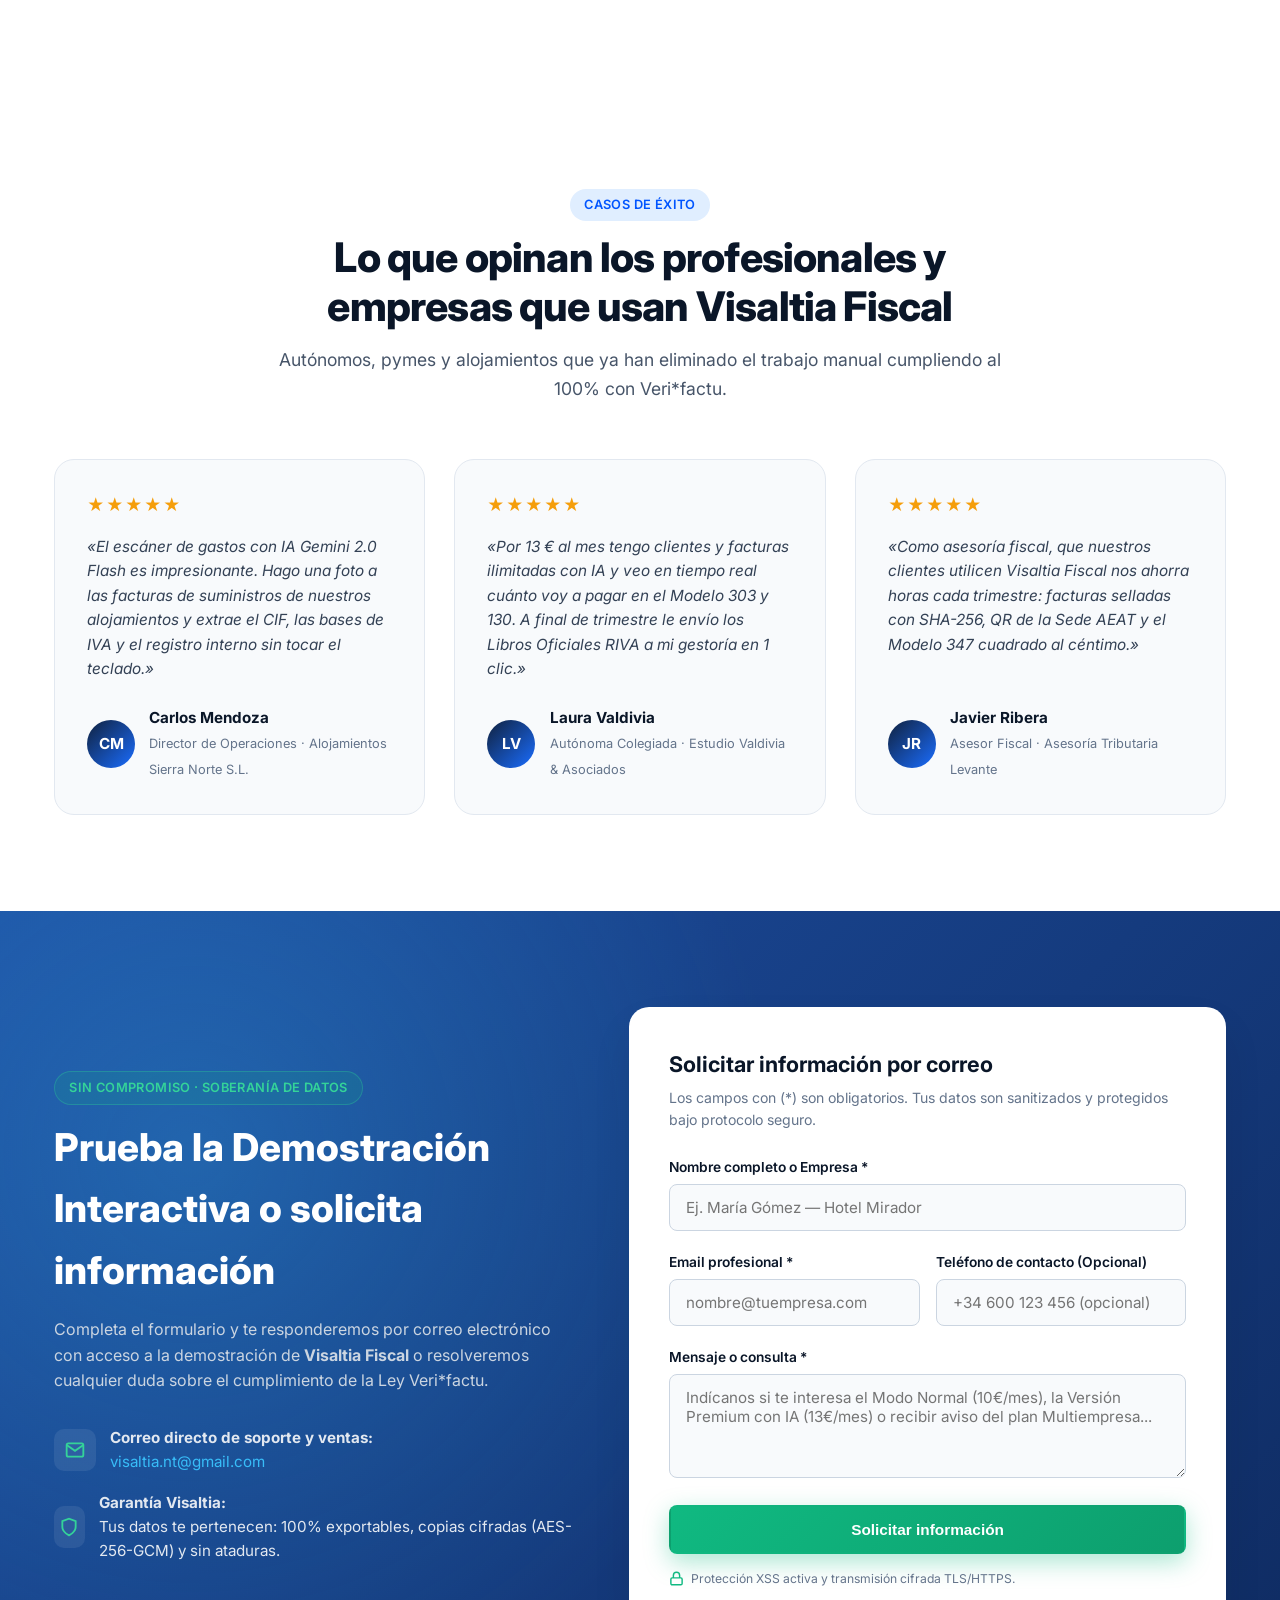
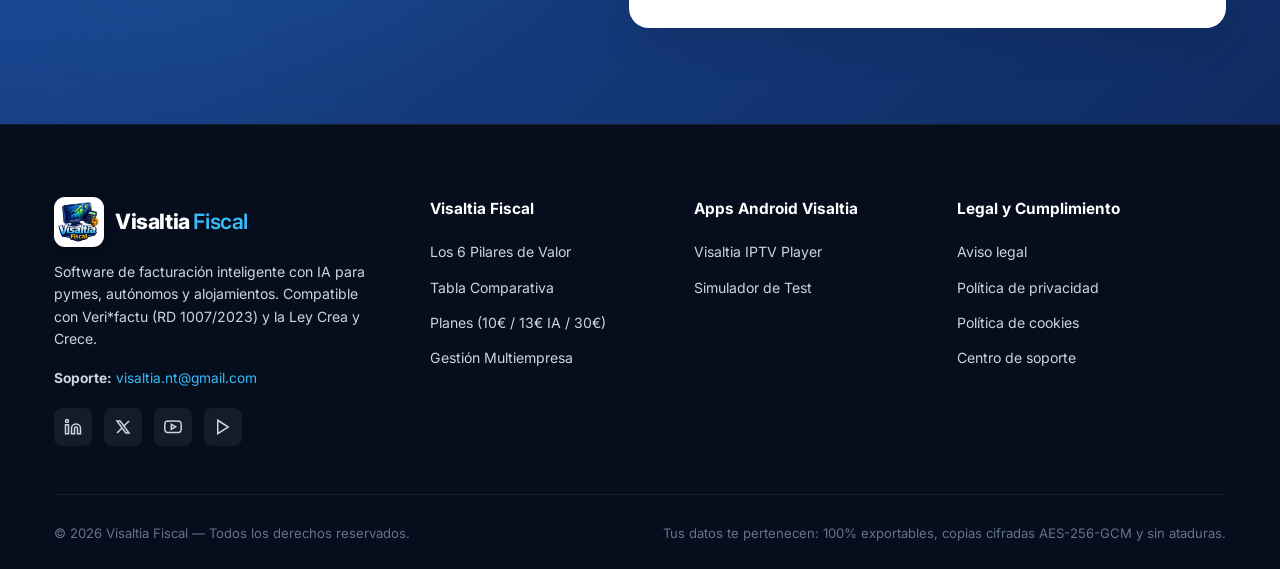
==== commit 2ff88fda: "feat: add direct company access modal, Suministros Fernandez links, and post-payment welcome page" ====
--- a/index.html
+++ b/index.html
@@ -43,7 +43,8 @@
       </nav>
 
       <div class="nav-actions">
-        <a href="https://alfa.200-234-232-41.sslip.io" target="_blank" rel="noopener noreferrer" class="btn btn-outline-light btn-sm">Probar Demo en Vivo ↗</a>
+        <button type="button" class="btn btn-outline-light btn-sm" data-open-company-modal>🏢 Acceder a mi Empresa</button>
+        <a href="https://alfa.200-234-232-41.sslip.io" target="_blank" rel="noopener noreferrer" class="btn btn-outline-light btn-sm">Probar Demo ↗</a>
         <a href="#precios" class="btn btn-fiscal btn-sm">Ver Planes</a>
         <button class="mobile-toggle" id="mobile-toggle" aria-label="Abrir menú" aria-expanded="false">
           <svg width="26" height="26" viewBox="0 0 24 24" fill="none" stroke="currentColor" stroke-width="2.2">
@@ -99,13 +100,16 @@
               Prueba la Demostración Interactiva Sin Compromiso
               <svg width="18" height="18" viewBox="0 0 24 24" fill="none" stroke="currentColor" stroke-width="2.2"><line x1="5" y1="12" x2="19" y2="12"></line><polyline points="12 5 19 12 12 19"></polyline></svg>
             </a>
-            <a href="#pilares" class="btn btn-outline-light">
-              Descubre cómo cumplir la Ley Veri*factu hoy mismo
+            <button type="button" class="btn btn-outline-light" data-open-company-modal>
+              🏢 Acceder a mi Empresa recién creada
+            </button>
+          </div>
+
+          <div style="margin-top:0.85rem; display:flex; flex-wrap:wrap; align-items:center; gap:0.65rem; font-size:0.84rem; color:#dbeafe;">
+            <span style="opacity:0.9;">🔒 <strong>Empresas activas en vivo (HTTPS):</strong></span>
+            <a href="https://suministros-fernandez.200-234-232-41.sslip.io" target="_blank" rel="noopener noreferrer" style="background:rgba(245,158,11,0.25); border:1px solid rgba(251,191,36,0.65); color:#fef3c7; padding:0.28rem 0.75rem; border-radius:999px; font-weight:700; text-decoration:none;">
+              🏢 Suministros Fernandez (HTTPS) ↗
             </a>
-          </div>
-
-          <div style="margin-top:0.85rem; display:flex; flex-wrap:wrap; align-items:center; gap:0.65rem; font-size:0.84rem; color:#dbeafe;">
-            <span style="opacity:0.9;">🔒 <strong>Servidores de prueba en vivo (HTTPS):</strong></span>
             <a href="https://alfa.200-234-232-41.sslip.io" target="_blank" rel="noopener noreferrer" style="background:rgba(16,185,129,0.22); border:1px solid rgba(52,211,153,0.5); color:#ecfdf5; padding:0.28rem 0.7rem; border-radius:999px; font-weight:600; text-decoration:none;">
               🏢 Empresa de prueba alfa (HTTPS) ↗
             </a>
@@ -820,6 +824,25 @@
             </div>
           </div>
         </div>
+
+        <!-- Bloque de Acceso Directo tras pagar en Stripe -->
+        <div class="post-payment-access-box reveal" style="margin-top:2.2rem; background:#ffffff; border:2px solid #cbd5e1; border-radius:16px; padding:1.6rem 2rem; box-shadow:0 12px 32px rgba(10,22,40,0.06); display:flex; flex-wrap:wrap; align-items:center; justify-content:space-between; gap:1.25rem;">
+          <div style="flex:1 1 340px;">
+            <span class="badge badge-fiscal" style="margin-bottom:0.45rem;">¿Acabas de pagar tu suscripción o ya tienes tu empresa creada?</span>
+            <h3 style="font-size:1.2rem; color:#0a1628; margin-bottom:0.3rem;">Entra directamente a tu empresa con 1 clic</h3>
+            <p style="font-size:0.9rem; color:#475569; margin:0;">
+              Introduce el nombre de tu empresa tal como lo indicaste en el formulario de pago (por ejemplo, <strong>Suministros Fernandez</strong>) para abrir tu dirección HTTPS privada.
+            </p>
+          </div>
+          <div style="display:flex; flex-wrap:wrap; align-items:center; gap:0.75rem;">
+            <a href="https://suministros-fernandez.200-234-232-41.sslip.io" target="_blank" rel="noopener noreferrer" class="btn btn-gold">
+              🏢 Entrar en Suministros Fernandez ↗
+            </a>
+            <button type="button" class="btn btn-electric" data-open-company-modal>
+              🔑 Buscar o abrir otra empresa
+            </button>
+          </div>
+        </div>
       </div>
     </section>
 
@@ -829,7 +852,7 @@
     <section class="admin-panel-section" id="multiempresa">
       <div class="container">
         <div class="section-header reveal">
-          <span class="badge badge-dark">Plan Multiempresa (30€/mes) · Demos en Vivo Activas</span>
+          <span class="badge badge-dark">Plan Multiempresa (30€/mes) · Empresas en Vivo Activas</span>
           <h2 class="section-title">Gestión Multiempresa: Todas tus sociedades y negocios en un solo lugar</h2>
           <p class="section-subtitle">
             Pensado para empresarios con varios negocios, grupos societarios y asesorías. Da de alta varias empresas y cambia de una a otra al instante sin mezclar clientes, facturas ni impuestos.
@@ -870,14 +893,16 @@
             </div>
           </div>
 
-          <!-- Selector visual de empresas con acceso directo a las dos empresas de prueba en vivo -->
-          <div class="docker-console reveal" aria-label="Selector Multiempresa con acceso directo a las empresas de prueba">
+          <!-- Selector visual de empresas con acceso directo a las empresas activas -->
+          <div class="docker-console reveal" aria-label="Selector Multiempresa con acceso directo a las empresas activas">
             <div class="docker-header">
               <div style="display:flex; align-items:center; gap:8px;">
                 <span class="mockup-dot green"></span>
                 <strong>Selector Multiempresa · Visaltia Fiscal</strong>
               </div>
-              <span class="badge badge-fiscal" style="font-size:0.68rem; padding:0.15rem 0.5rem;">Demos Online</span>
+              <button type="button" class="badge badge-fiscal" style="font-size:0.68rem; padding:0.2rem 0.65rem; border:none; cursor:pointer;" data-open-company-modal>
+                + Abrir mi empresa
+              </button>
             </div>
 
             <div class="docker-body">
@@ -885,7 +910,7 @@
                 <div class="telemetry-box">
                   <div class="telemetry-label">
                     <span>Empresas Activas</span>
-                    <strong>2 Sociedades</strong>
+                    <strong>3 Sociedades</strong>
                   </div>
                   <div class="progress-track"><div class="progress-fill fill-cpu" style="width:100%;"></div></div>
                 </div>
@@ -906,10 +931,21 @@
               </div>
 
               <div style="font-size:0.75rem; color:#94a3b8; margin-bottom:0.6rem; text-transform:uppercase; letter-spacing:0.05em;">
-                Empresas de Prueba Disponibles (Haz clic para entrar y probar)
+                Empresas Activas y Demos Online (Haz clic para entrar y gestionar)
               </div>
 
               <div class="container-list">
+                <div class="container-row" style="border-color:rgba(245,158,11,0.45); background:rgba(245,158,11,0.08);">
+                  <div>
+                    <div class="container-name">🏢 Suministros Fernandez</div>
+                    <span style="font-size:0.72rem; color:#fde68a;">suministros-fernandez.200-234-232-41.sslip.io · Recién creada · HTTPS activo</span>
+                  </div>
+                  <div class="container-actions">
+                    <span class="chip-action" style="color:#34d399;">● Activa</span>
+                    <a href="https://suministros-fernandez.200-234-232-41.sslip.io" target="_blank" rel="noopener noreferrer" class="chip-action" style="background:linear-gradient(135deg,#f59e0b,#d97706); color:#fff; text-decoration:none; font-weight:700;">Entrar en Suministros Fernandez ↗</a>
+                  </div>
+                </div>
+
                 <div class="container-row">
                   <div>
                     <div class="container-name">🏢 Empresa de prueba alfa</div>
@@ -1276,6 +1312,63 @@
     </div>
   </div>
 
+  <!-- Modal de Acceso Directo a tu Empresa (Post-Pago y Clientes Activos) -->
+  <div class="modal-backdrop" id="company-access-modal" role="dialog" aria-modal="true" aria-labelledby="company-modal-title">
+    <div class="modal-box" style="max-width:540px;">
+      <button type="button" class="modal-close" id="company-modal-close" aria-label="Cerrar ventana">✕</button>
+      <span class="badge badge-fiscal" style="margin-bottom:0.6rem;">🔒 Acceso Directo HTTPS · Visaltia Fiscal</span>
+      <h3 id="company-modal-title" style="color:#0a1628; margin-bottom:0.45rem; font-size:1.35rem;">Acceder a mi Empresa</h3>
+      <p style="color:#475569; font-size:0.9rem; margin-bottom:1.2rem;">
+        Escribe el nombre comercial de tu empresa tal como lo indicaste al suscribirte en Stripe (o selecciona una de tus empresas activas):
+      </p>
+
+      <form id="company-access-form" novalidate>
+        <div class="form-group" style="margin-bottom:0.85rem;">
+          <label class="form-label" for="company-access-input">Nombre de tu Empresa o Subdominio</label>
+          <input
+            type="text"
+            id="company-access-input"
+            class="form-control"
+            placeholder="Ej. Suministros Fernandez"
+            value="Suministros Fernandez"
+            autocomplete="organization"
+            required
+          />
+        </div>
+
+        <div style="background:#f8fafc; border:1px solid #cbd5e1; border-radius:10px; padding:0.75rem 1rem; margin-bottom:1.15rem; font-size:0.84rem; color:#334155;">
+          <div style="font-size:0.74rem; text-transform:uppercase; letter-spacing:0.04em; color:#64748b; font-weight:700; margin-bottom:0.2rem;">
+            Tu enlace privado y seguro (HTTPS):
+          </div>
+          <a id="company-url-preview" href="https://suministros-fernandez.200-234-232-41.sslip.io" target="_blank" rel="noopener noreferrer" style="font-family:monospace; font-weight:700; color:#0284c7; word-break:break-all; text-decoration:underline;">
+            https://suministros-fernandez.200-234-232-41.sslip.io
+          </a>
+        </div>
+
+        <button type="submit" class="btn btn-fiscal" style="width:100%; justify-content:center; font-size:0.98rem;">
+          Entrar ahora a mi Empresa ↗
+        </button>
+      </form>
+
+      <div style="margin-top:1.35rem; padding-top:1.1rem; border-top:1px solid #e2e8f0;">
+        <div style="font-size:0.76rem; font-weight:700; color:#64748b; text-transform:uppercase; letter-spacing:0.04em; margin-bottom:0.65rem;">
+          Accesos rápidos disponibles:
+        </div>
+        <div style="display:flex; flex-wrap:wrap; gap:0.5rem;" id="quick-company-links">
+          <a href="https://suministros-fernandez.200-234-232-41.sslip.io" target="_blank" rel="noopener noreferrer" class="btn btn-gold btn-sm">
+            🏢 Suministros Fernandez ↗
+          </a>
+          <a href="https://alfa.200-234-232-41.sslip.io" target="_blank" rel="noopener noreferrer" class="btn btn-outline-navy btn-sm">
+            🏢 Empresa Alfa ↗
+          </a>
+          <a href="https://beta.200-234-232-41.sslip.io" target="_blank" rel="noopener noreferrer" class="btn btn-outline-navy btn-sm">
+            🏢 Empresa Beta ↗
+          </a>
+        </div>
+      </div>
+    </div>
+  </div>
+
   <!-- Script principal -->
   <script src="js/main.js"></script>
 </body>
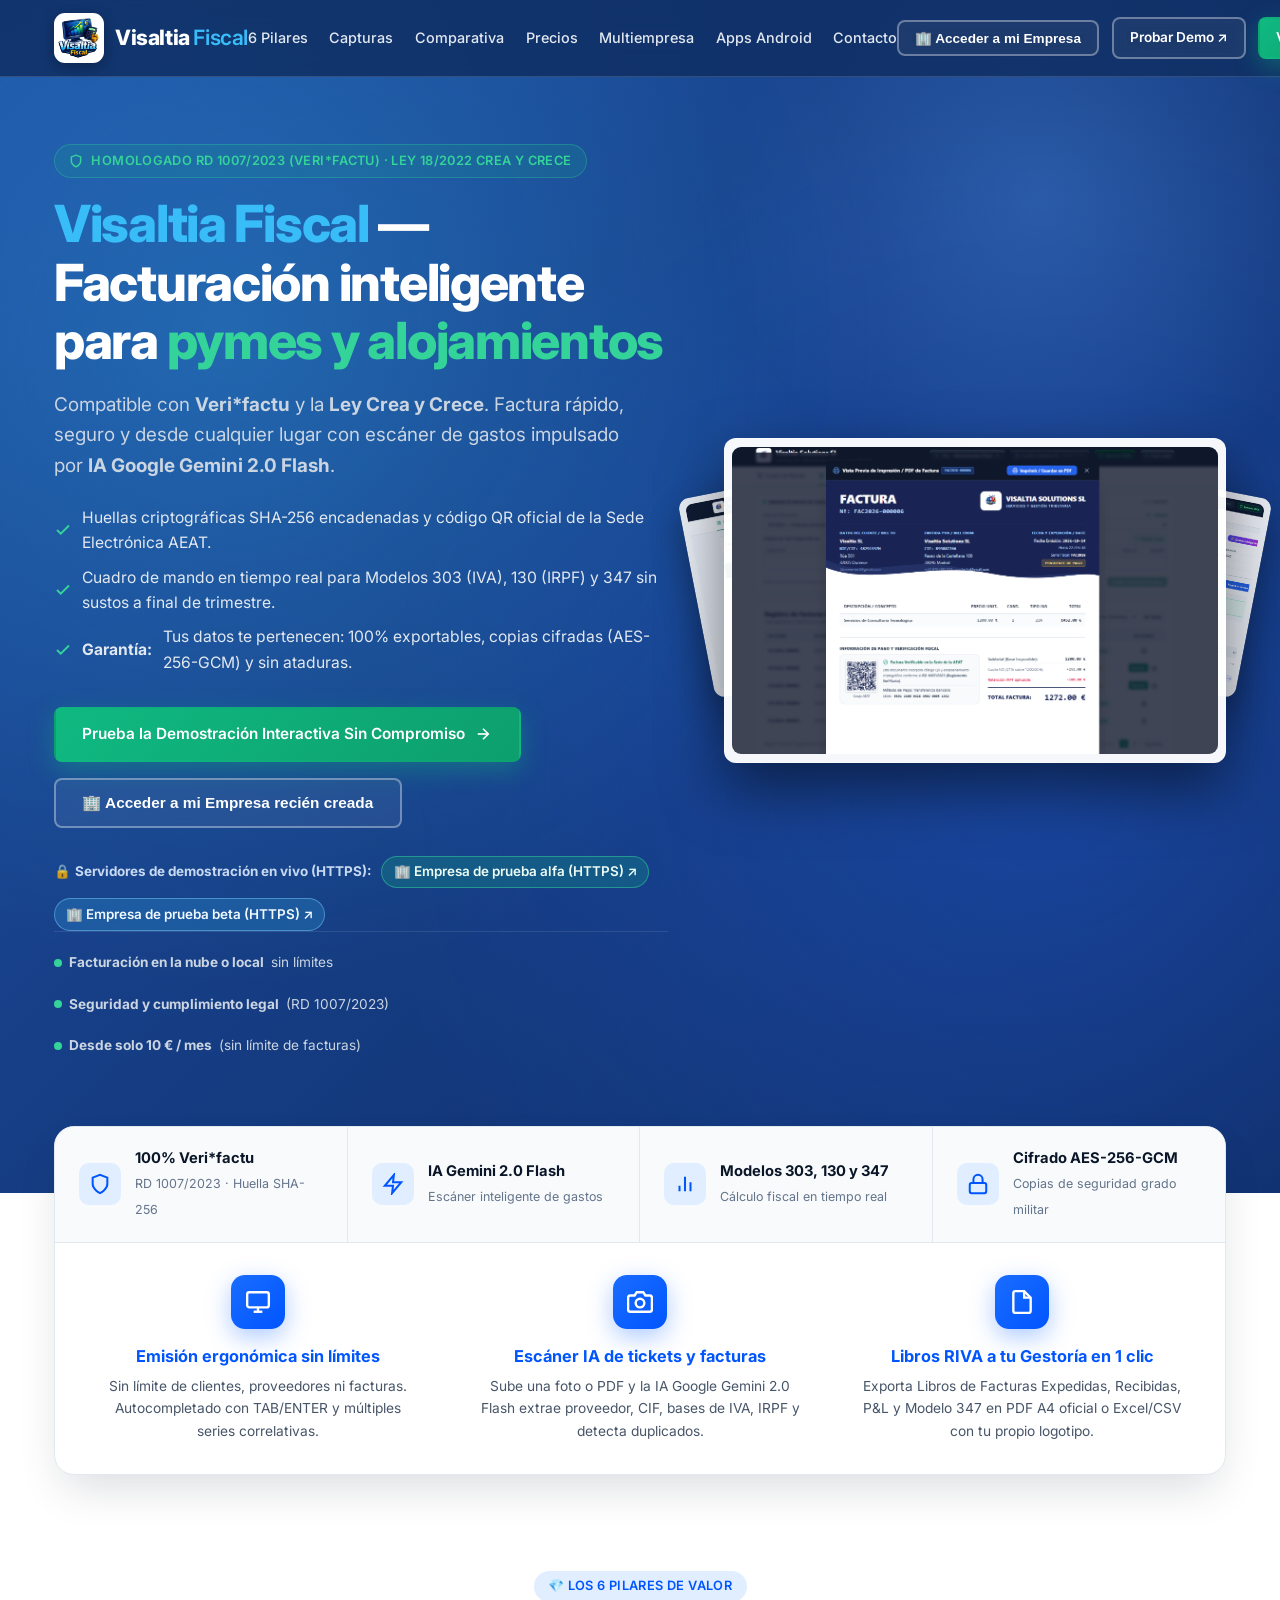
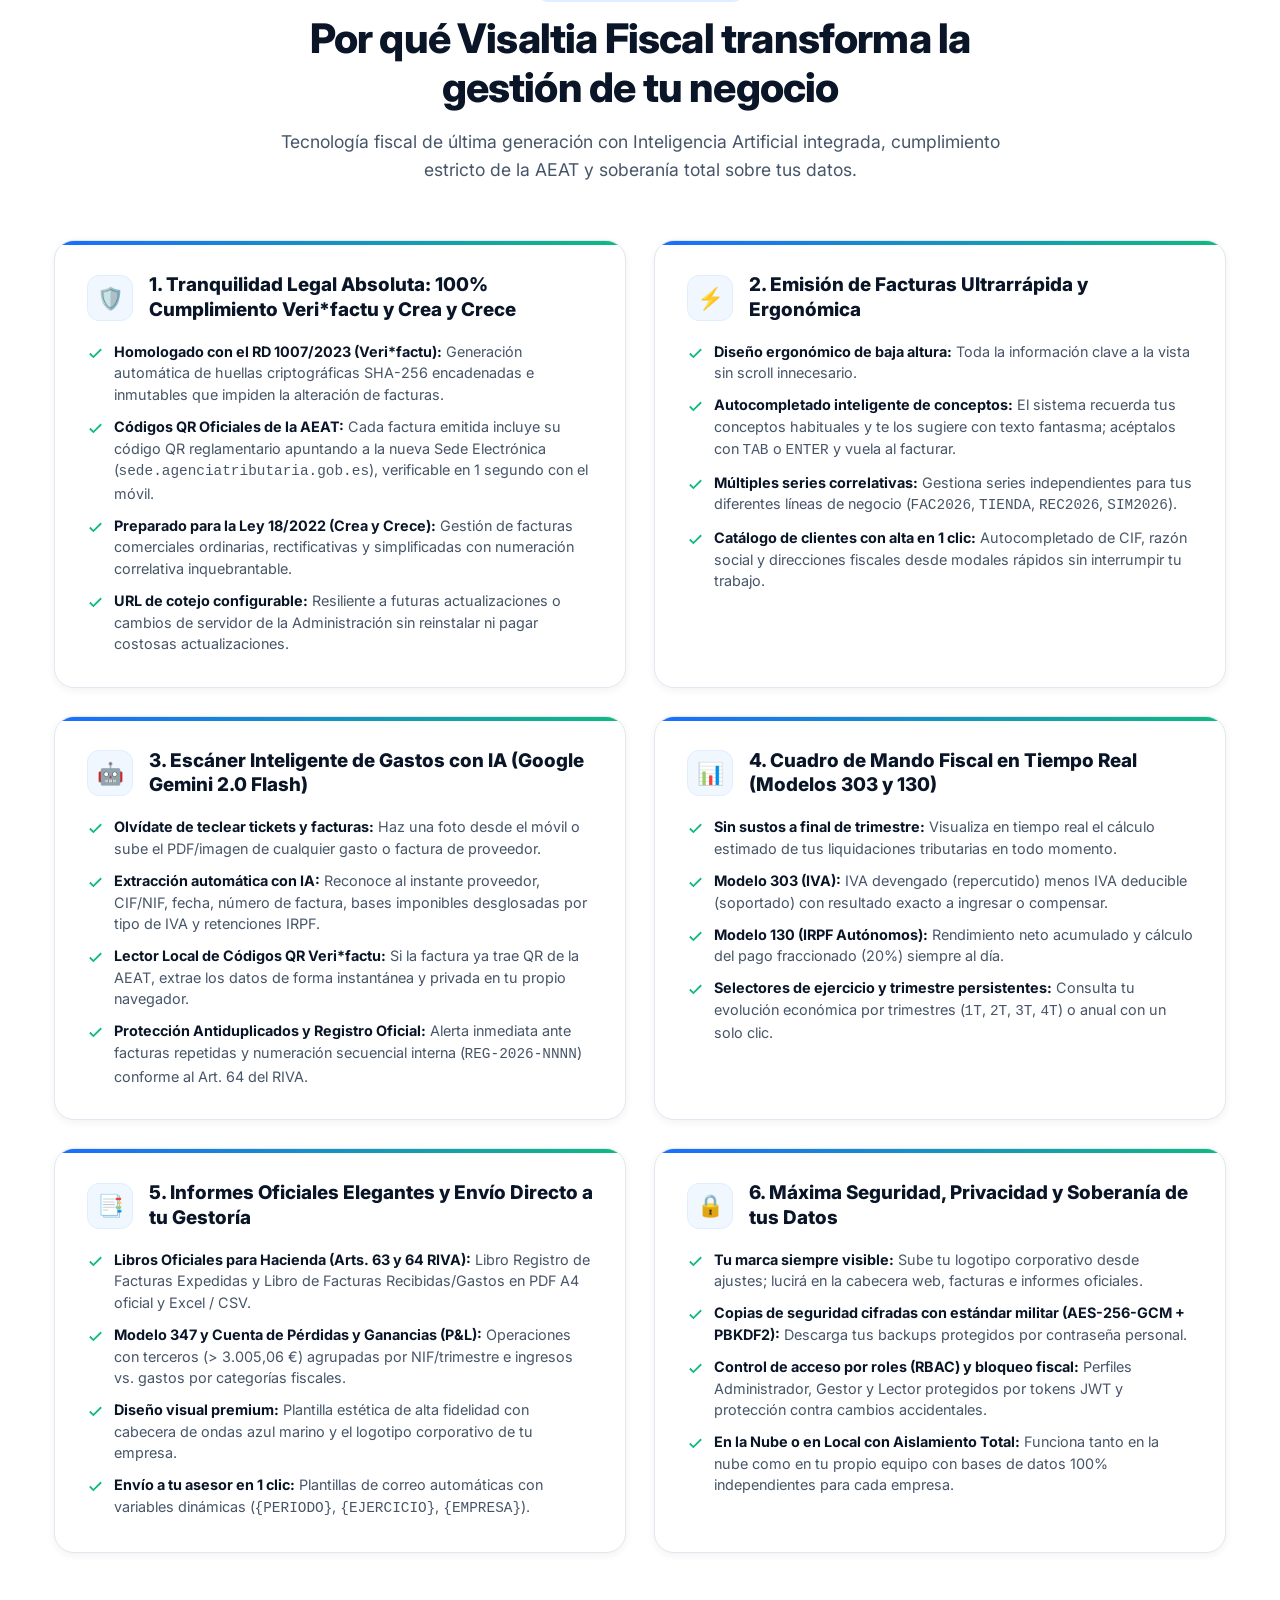
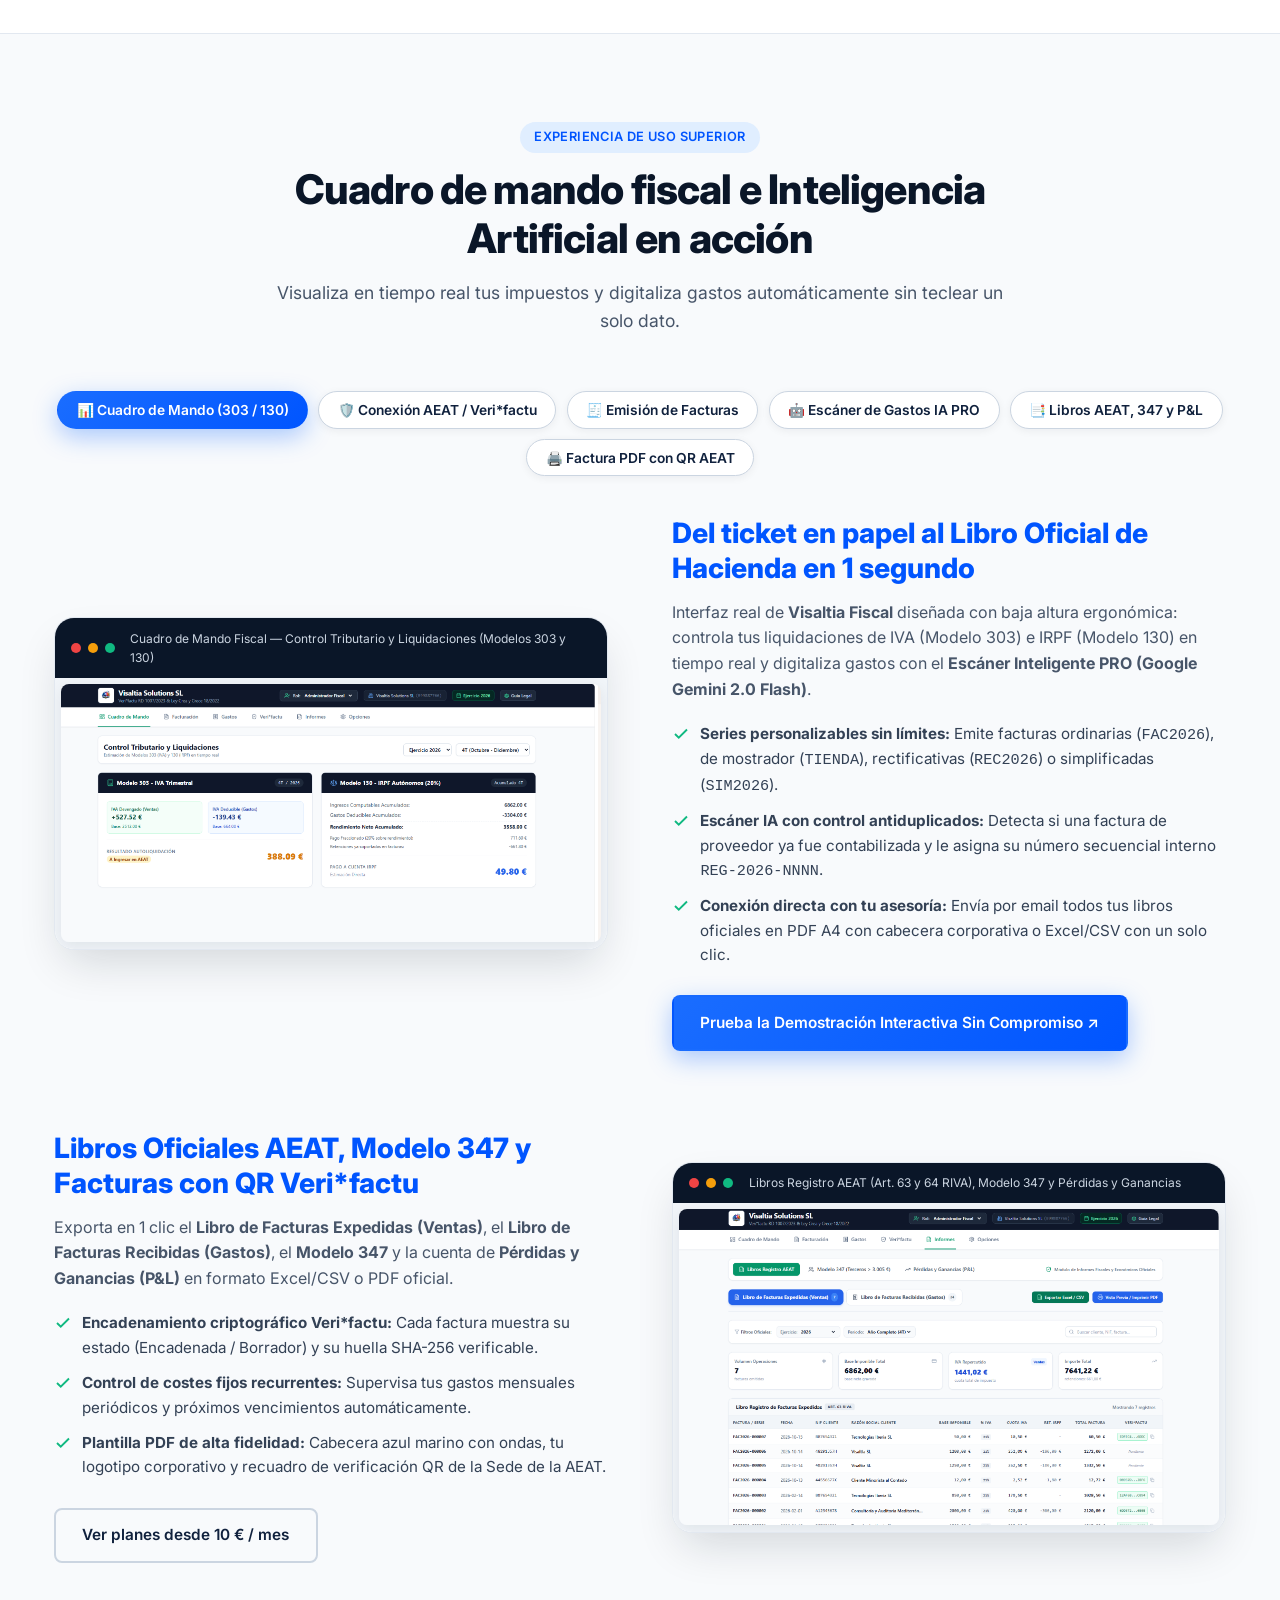
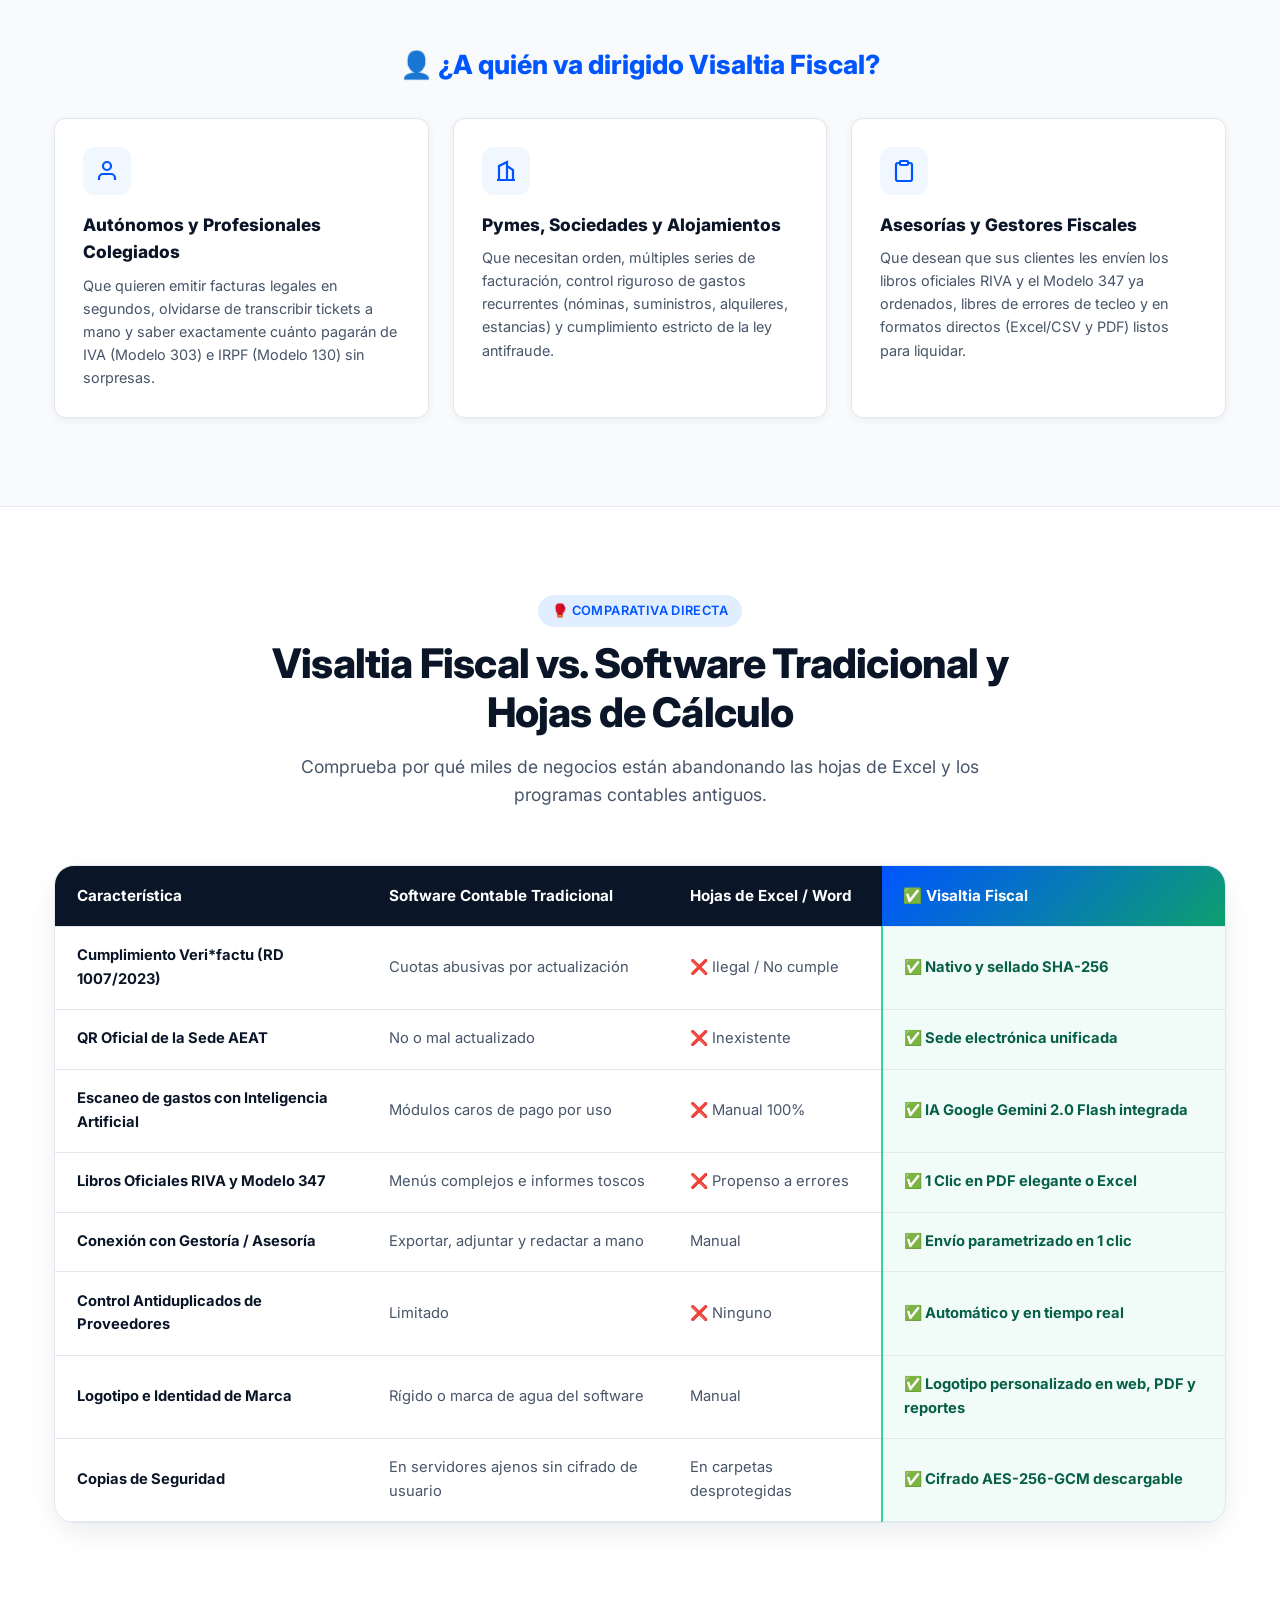
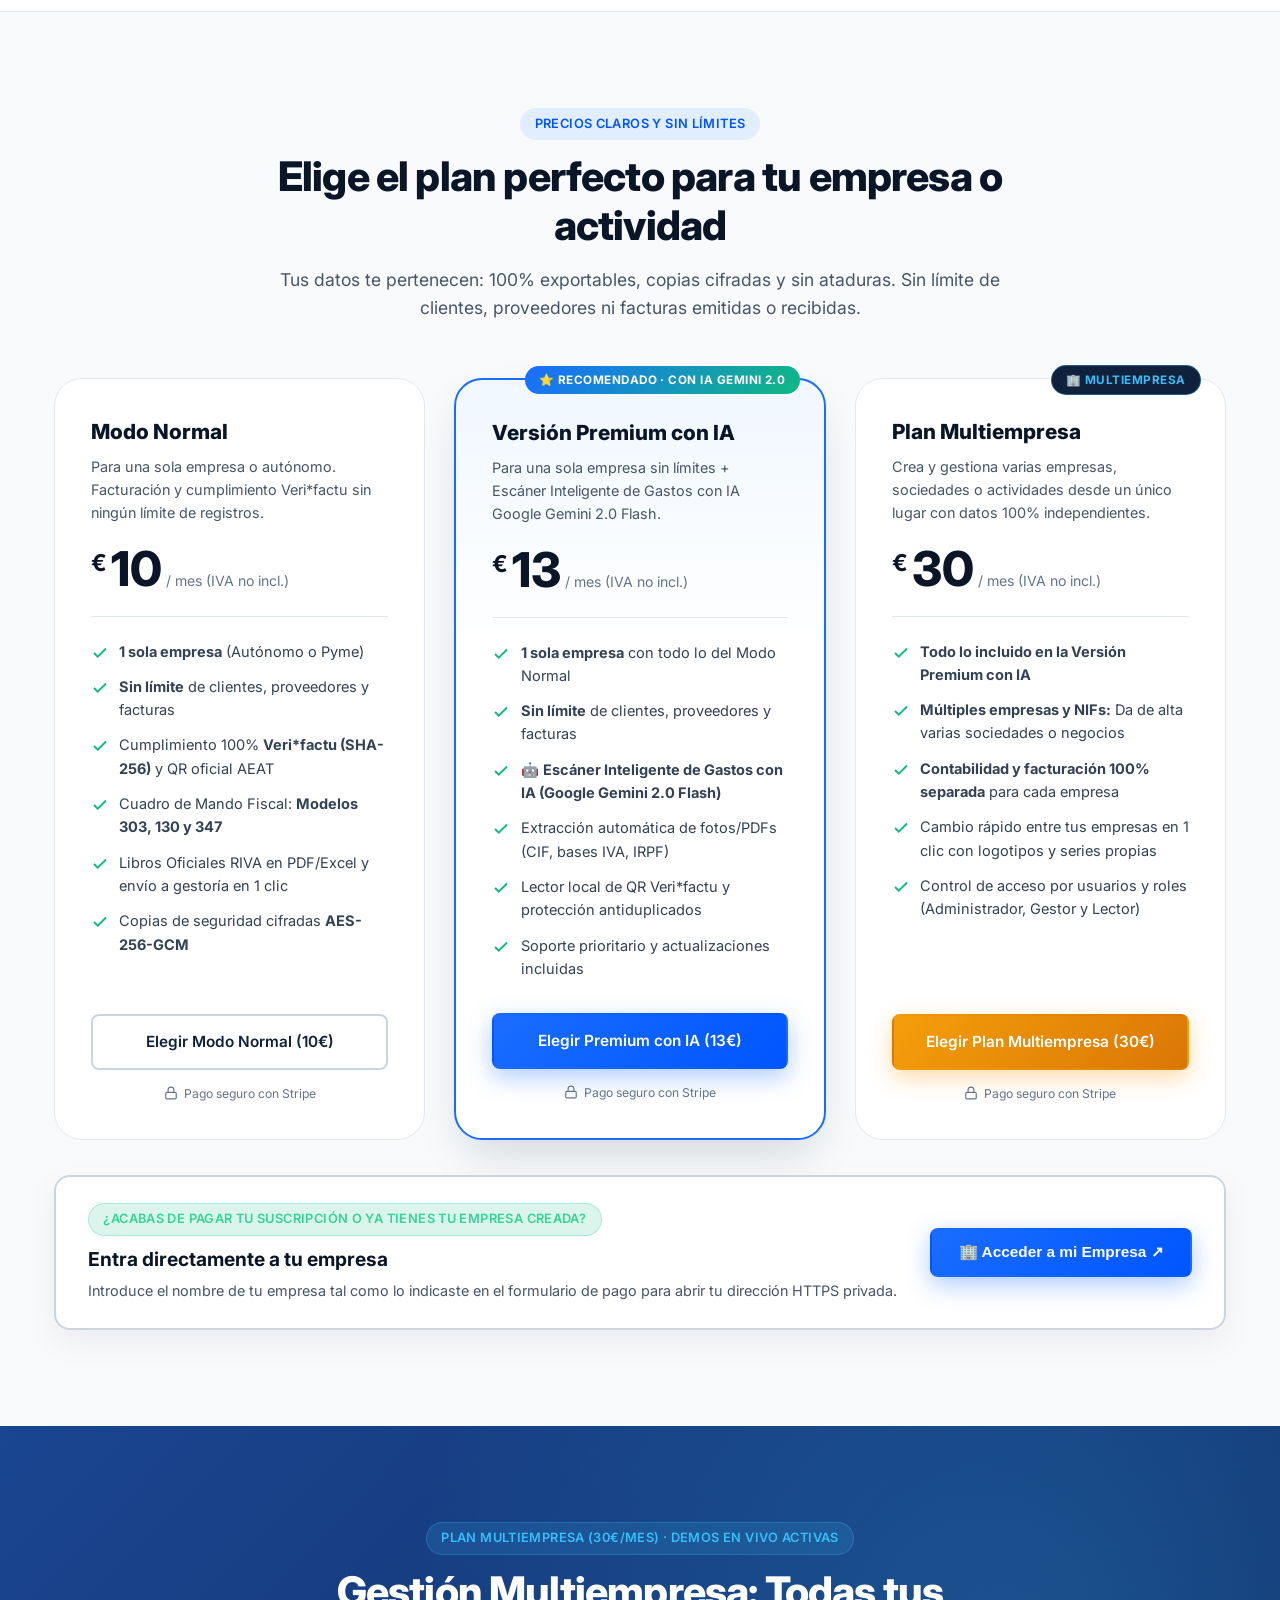
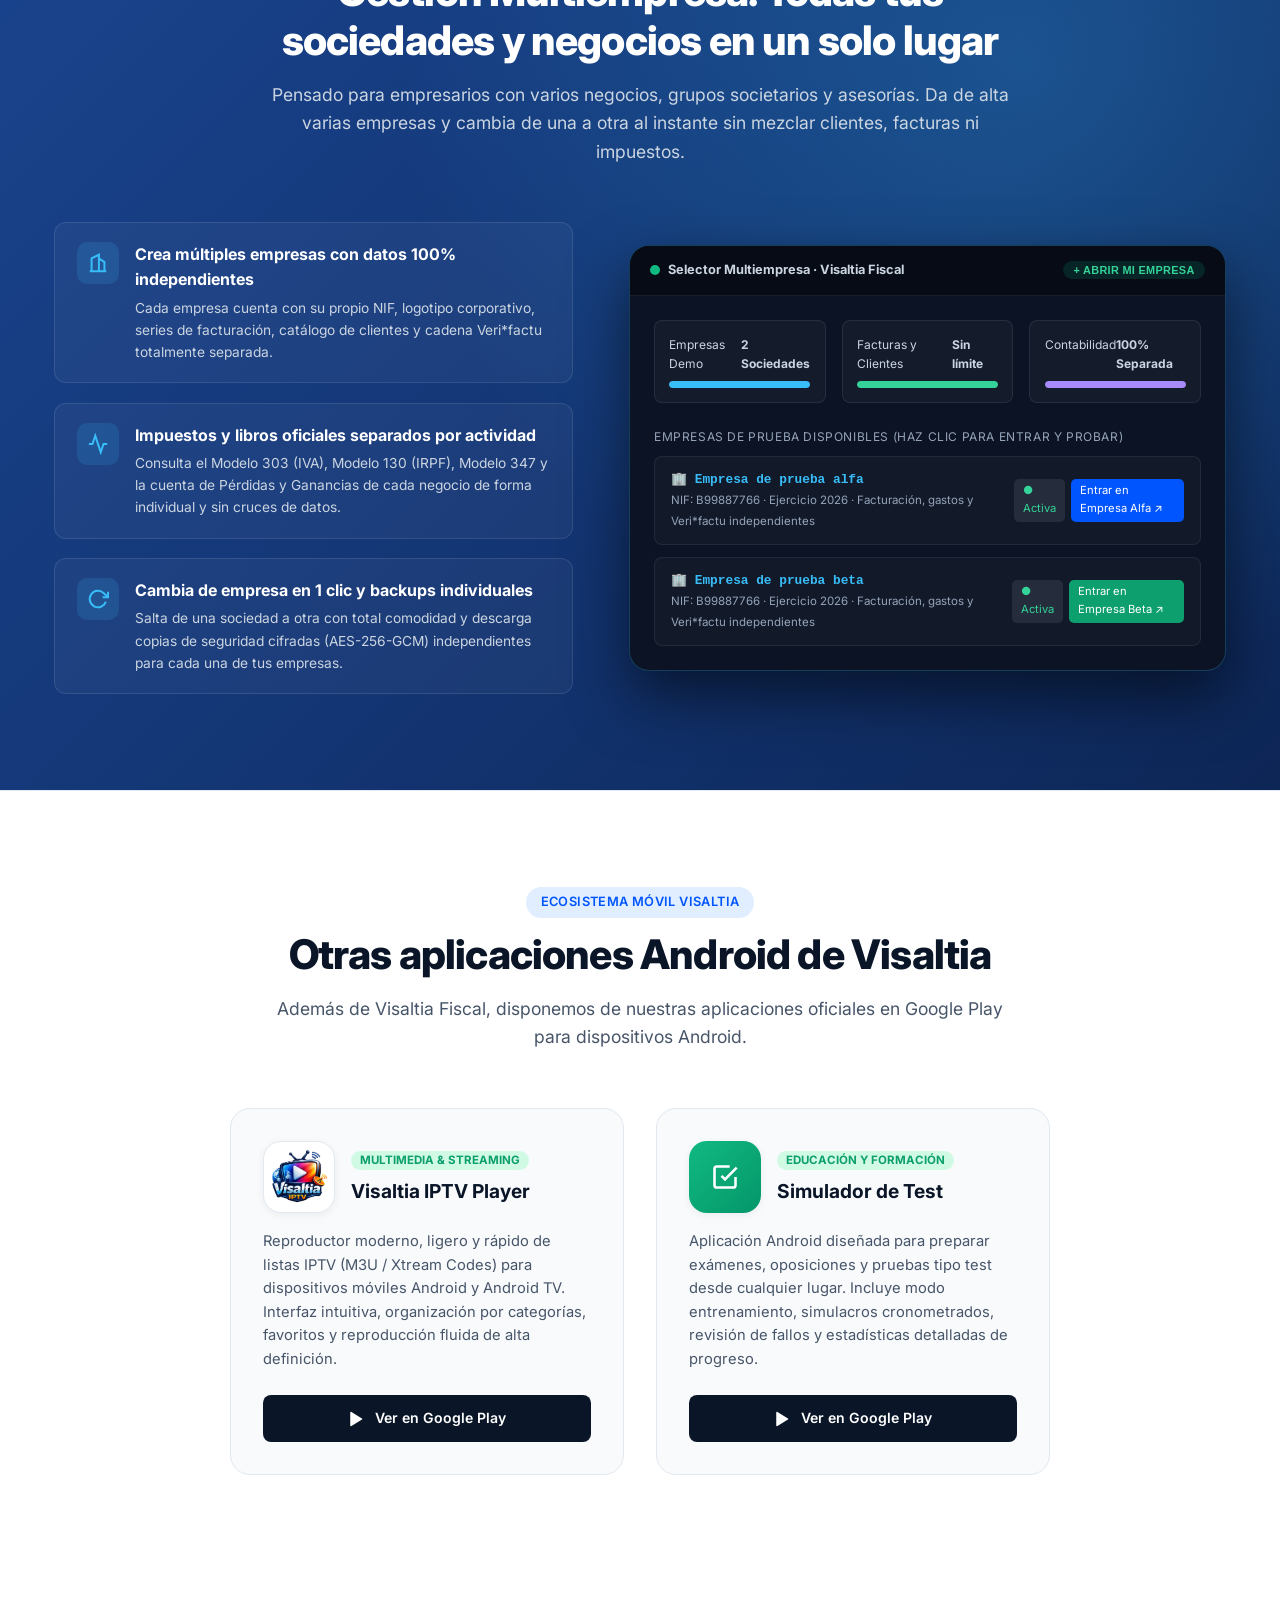
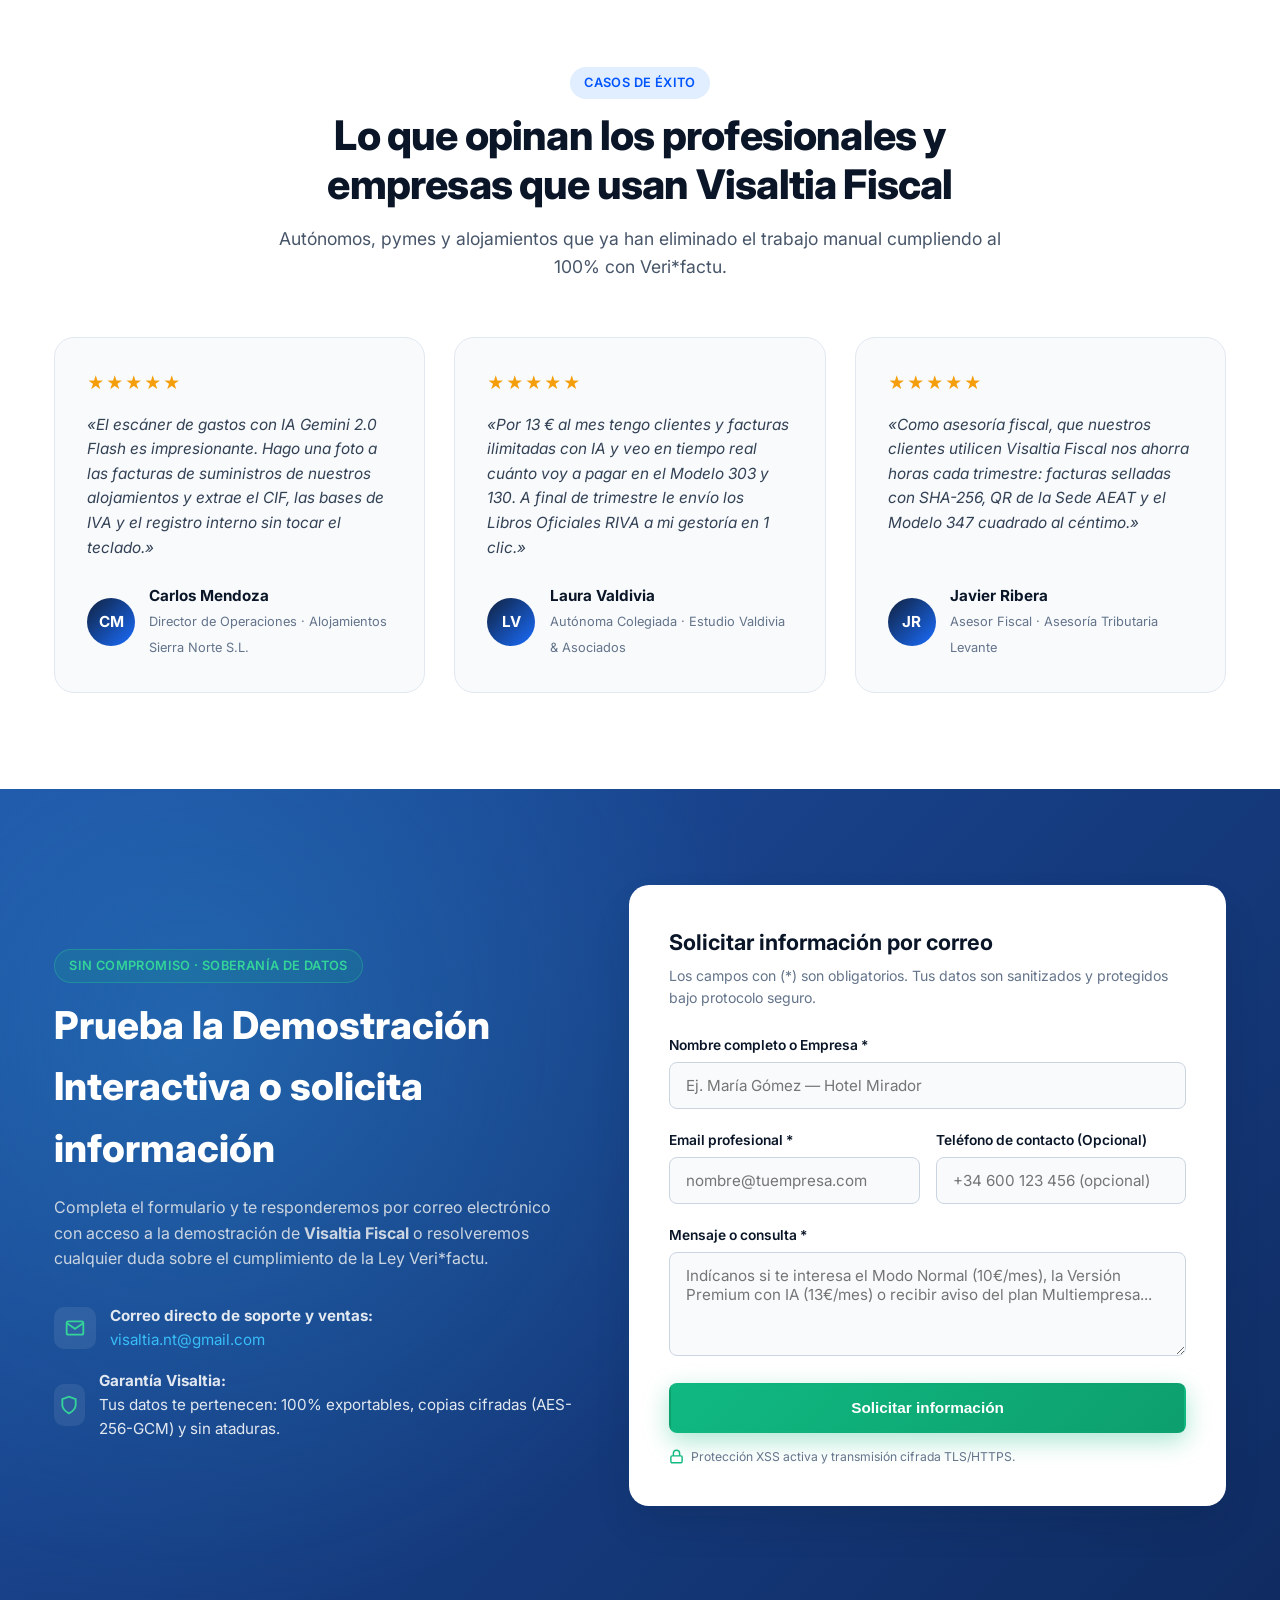
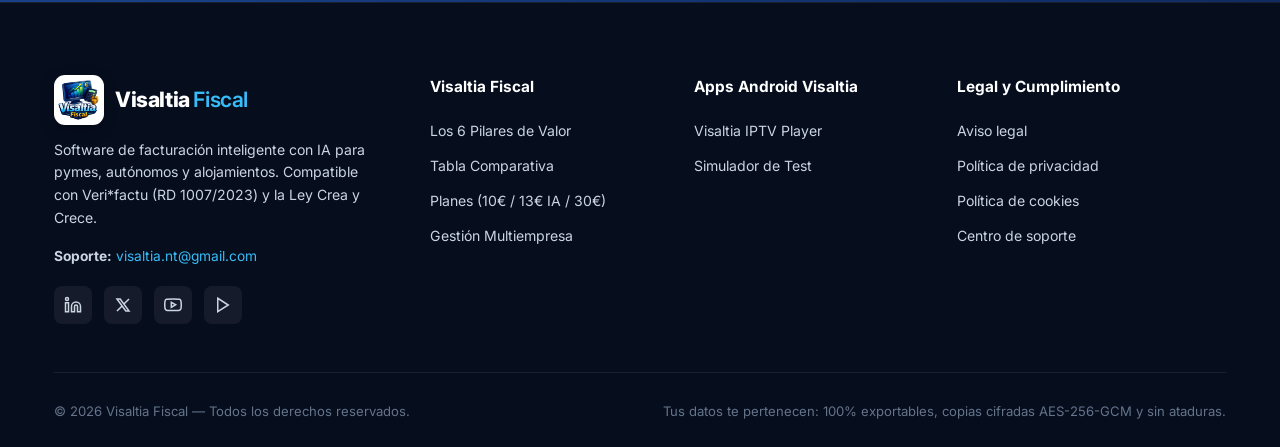
==== commit 60a7601a: "fix: remove hardcoded Suministros Fernandez so company access input starts clean" ====
--- a/index.html
+++ b/index.html
@@ -106,10 +106,7 @@
           </div>
 
           <div style="margin-top:0.85rem; display:flex; flex-wrap:wrap; align-items:center; gap:0.65rem; font-size:0.84rem; color:#dbeafe;">
-            <span style="opacity:0.9;">🔒 <strong>Empresas activas en vivo (HTTPS):</strong></span>
-            <a href="https://suministros-fernandez.200-234-232-41.sslip.io" target="_blank" rel="noopener noreferrer" style="background:rgba(245,158,11,0.25); border:1px solid rgba(251,191,36,0.65); color:#fef3c7; padding:0.28rem 0.75rem; border-radius:999px; font-weight:700; text-decoration:none;">
-              🏢 Suministros Fernandez (HTTPS) ↗
-            </a>
+            <span style="opacity:0.9;">🔒 <strong>Servidores de demostración en vivo (HTTPS):</strong></span>
             <a href="https://alfa.200-234-232-41.sslip.io" target="_blank" rel="noopener noreferrer" style="background:rgba(16,185,129,0.22); border:1px solid rgba(52,211,153,0.5); color:#ecfdf5; padding:0.28rem 0.7rem; border-radius:999px; font-weight:600; text-decoration:none;">
               🏢 Empresa de prueba alfa (HTTPS) ↗
             </a>
@@ -829,17 +826,14 @@
         <div class="post-payment-access-box reveal" style="margin-top:2.2rem; background:#ffffff; border:2px solid #cbd5e1; border-radius:16px; padding:1.6rem 2rem; box-shadow:0 12px 32px rgba(10,22,40,0.06); display:flex; flex-wrap:wrap; align-items:center; justify-content:space-between; gap:1.25rem;">
           <div style="flex:1 1 340px;">
             <span class="badge badge-fiscal" style="margin-bottom:0.45rem;">¿Acabas de pagar tu suscripción o ya tienes tu empresa creada?</span>
-            <h3 style="font-size:1.2rem; color:#0a1628; margin-bottom:0.3rem;">Entra directamente a tu empresa con 1 clic</h3>
+            <h3 style="font-size:1.2rem; color:#0a1628; margin-bottom:0.3rem;">Entra directamente a tu empresa</h3>
             <p style="font-size:0.9rem; color:#475569; margin:0;">
-              Introduce el nombre de tu empresa tal como lo indicaste en el formulario de pago (por ejemplo, <strong>Suministros Fernandez</strong>) para abrir tu dirección HTTPS privada.
+              Introduce el nombre de tu empresa tal como lo indicaste en el formulario de pago para abrir tu dirección HTTPS privada.
             </p>
           </div>
           <div style="display:flex; flex-wrap:wrap; align-items:center; gap:0.75rem;">
-            <a href="https://suministros-fernandez.200-234-232-41.sslip.io" target="_blank" rel="noopener noreferrer" class="btn btn-gold">
-              🏢 Entrar en Suministros Fernandez ↗
-            </a>
             <button type="button" class="btn btn-electric" data-open-company-modal>
-              🔑 Buscar o abrir otra empresa
+              🏢 Acceder a mi Empresa ↗
             </button>
           </div>
         </div>
@@ -852,7 +846,7 @@
     <section class="admin-panel-section" id="multiempresa">
       <div class="container">
         <div class="section-header reveal">
-          <span class="badge badge-dark">Plan Multiempresa (30€/mes) · Empresas en Vivo Activas</span>
+          <span class="badge badge-dark">Plan Multiempresa (30€/mes) · Demos en Vivo Activas</span>
           <h2 class="section-title">Gestión Multiempresa: Todas tus sociedades y negocios en un solo lugar</h2>
           <p class="section-subtitle">
             Pensado para empresarios con varios negocios, grupos societarios y asesorías. Da de alta varias empresas y cambia de una a otra al instante sin mezclar clientes, facturas ni impuestos.
@@ -893,8 +887,8 @@
             </div>
           </div>
 
-          <!-- Selector visual de empresas con acceso directo a las empresas activas -->
-          <div class="docker-console reveal" aria-label="Selector Multiempresa con acceso directo a las empresas activas">
+          <!-- Selector visual de empresas con acceso directo a las dos empresas de prueba en vivo -->
+          <div class="docker-console reveal" aria-label="Selector Multiempresa con acceso directo a las empresas de prueba">
             <div class="docker-header">
               <div style="display:flex; align-items:center; gap:8px;">
                 <span class="mockup-dot green"></span>
@@ -909,8 +903,8 @@
               <div class="telemetry-bars">
                 <div class="telemetry-box">
                   <div class="telemetry-label">
-                    <span>Empresas Activas</span>
-                    <strong>3 Sociedades</strong>
+                    <span>Empresas Demo</span>
+                    <strong>2 Sociedades</strong>
                   </div>
                   <div class="progress-track"><div class="progress-fill fill-cpu" style="width:100%;"></div></div>
                 </div>
@@ -931,21 +925,10 @@
               </div>
 
               <div style="font-size:0.75rem; color:#94a3b8; margin-bottom:0.6rem; text-transform:uppercase; letter-spacing:0.05em;">
-                Empresas Activas y Demos Online (Haz clic para entrar y gestionar)
+                Empresas de Prueba Disponibles (Haz clic para entrar y probar)
               </div>
 
               <div class="container-list">
-                <div class="container-row" style="border-color:rgba(245,158,11,0.45); background:rgba(245,158,11,0.08);">
-                  <div>
-                    <div class="container-name">🏢 Suministros Fernandez</div>
-                    <span style="font-size:0.72rem; color:#fde68a;">suministros-fernandez.200-234-232-41.sslip.io · Recién creada · HTTPS activo</span>
-                  </div>
-                  <div class="container-actions">
-                    <span class="chip-action" style="color:#34d399;">● Activa</span>
-                    <a href="https://suministros-fernandez.200-234-232-41.sslip.io" target="_blank" rel="noopener noreferrer" class="chip-action" style="background:linear-gradient(135deg,#f59e0b,#d97706); color:#fff; text-decoration:none; font-weight:700;">Entrar en Suministros Fernandez ↗</a>
-                  </div>
-                </div>
-
                 <div class="container-row">
                   <div>
                     <div class="container-name">🏢 Empresa de prueba alfa</div>
@@ -1319,7 +1302,7 @@
       <span class="badge badge-fiscal" style="margin-bottom:0.6rem;">🔒 Acceso Directo HTTPS · Visaltia Fiscal</span>
       <h3 id="company-modal-title" style="color:#0a1628; margin-bottom:0.45rem; font-size:1.35rem;">Acceder a mi Empresa</h3>
       <p style="color:#475569; font-size:0.9rem; margin-bottom:1.2rem;">
-        Escribe el nombre comercial de tu empresa tal como lo indicaste al suscribirte en Stripe (o selecciona una de tus empresas activas):
+        Escribe el nombre comercial de tu empresa tal como lo indicaste al suscribirte en Stripe:
       </p>
 
       <form id="company-access-form" novalidate>
@@ -1329,19 +1312,20 @@
             type="text"
             id="company-access-input"
             class="form-control"
-            placeholder="Ej. Suministros Fernandez"
-            value="Suministros Fernandez"
+            placeholder="Escribe aquí el nombre de tu empresa..."
+            value=""
             autocomplete="organization"
             required
           />
+          <span class="field-error" id="company-access-error">Por favor, escribe el nombre de tu empresa (mínimo 3 caracteres).</span>
         </div>
 
         <div style="background:#f8fafc; border:1px solid #cbd5e1; border-radius:10px; padding:0.75rem 1rem; margin-bottom:1.15rem; font-size:0.84rem; color:#334155;">
           <div style="font-size:0.74rem; text-transform:uppercase; letter-spacing:0.04em; color:#64748b; font-weight:700; margin-bottom:0.2rem;">
             Tu enlace privado y seguro (HTTPS):
           </div>
-          <a id="company-url-preview" href="https://suministros-fernandez.200-234-232-41.sslip.io" target="_blank" rel="noopener noreferrer" style="font-family:monospace; font-weight:700; color:#0284c7; word-break:break-all; text-decoration:underline;">
-            https://suministros-fernandez.200-234-232-41.sslip.io
+          <a id="company-url-preview" href="#" target="_blank" rel="noopener noreferrer" style="font-family:monospace; font-weight:700; color:#64748b; word-break:break-all; text-decoration:none; pointer-events:none;">
+            https://&lt;tu-empresa&gt;.200-234-232-41.sslip.io
           </a>
         </div>
 
@@ -1352,17 +1336,14 @@
 
       <div style="margin-top:1.35rem; padding-top:1.1rem; border-top:1px solid #e2e8f0;">
         <div style="font-size:0.76rem; font-weight:700; color:#64748b; text-transform:uppercase; letter-spacing:0.04em; margin-bottom:0.65rem;">
-          Accesos rápidos disponibles:
+          Entornos de demostración públicos:
         </div>
         <div style="display:flex; flex-wrap:wrap; gap:0.5rem;" id="quick-company-links">
-          <a href="https://suministros-fernandez.200-234-232-41.sslip.io" target="_blank" rel="noopener noreferrer" class="btn btn-gold btn-sm">
-            🏢 Suministros Fernandez ↗
-          </a>
           <a href="https://alfa.200-234-232-41.sslip.io" target="_blank" rel="noopener noreferrer" class="btn btn-outline-navy btn-sm">
-            🏢 Empresa Alfa ↗
+            🏢 Empresa de prueba Alfa ↗
           </a>
           <a href="https://beta.200-234-232-41.sslip.io" target="_blank" rel="noopener noreferrer" class="btn btn-outline-navy btn-sm">
-            🏢 Empresa Beta ↗
+            🏢 Empresa de prueba Beta ↗
           </a>
         </div>
       </div>
